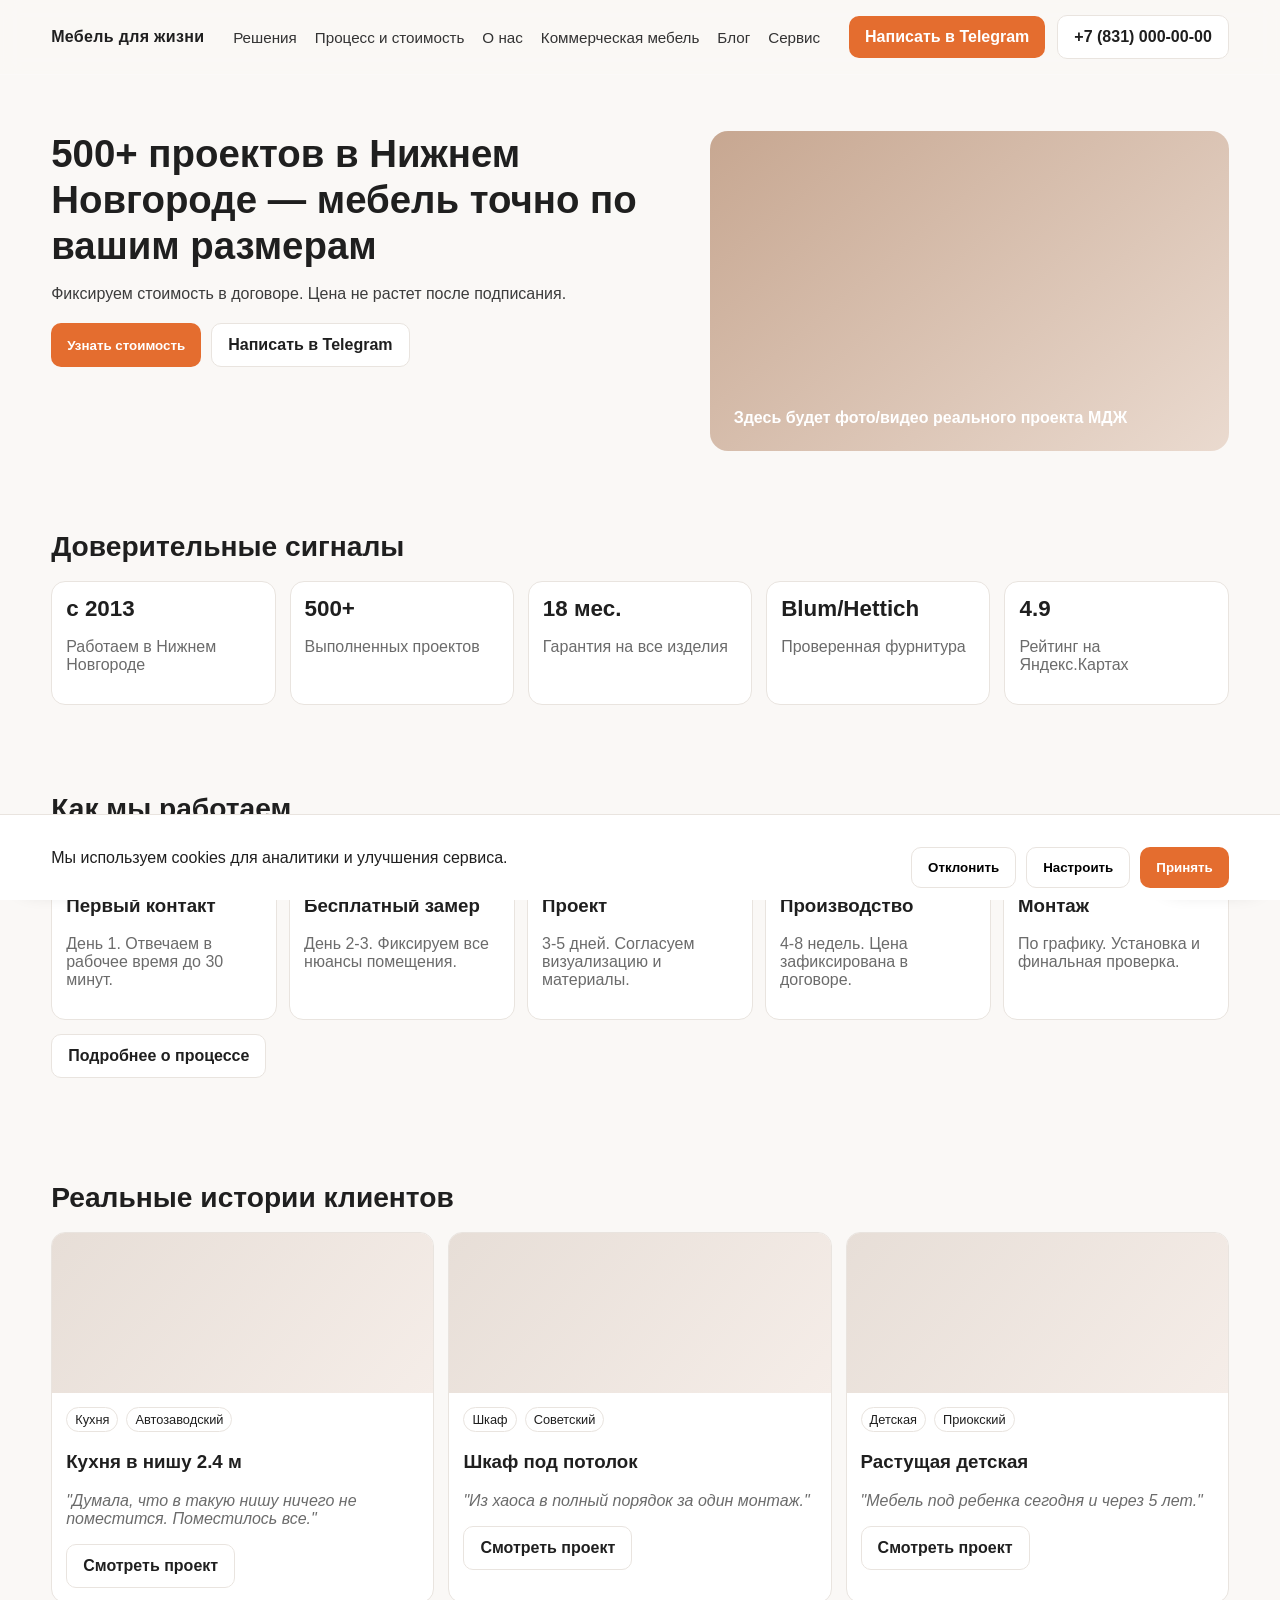
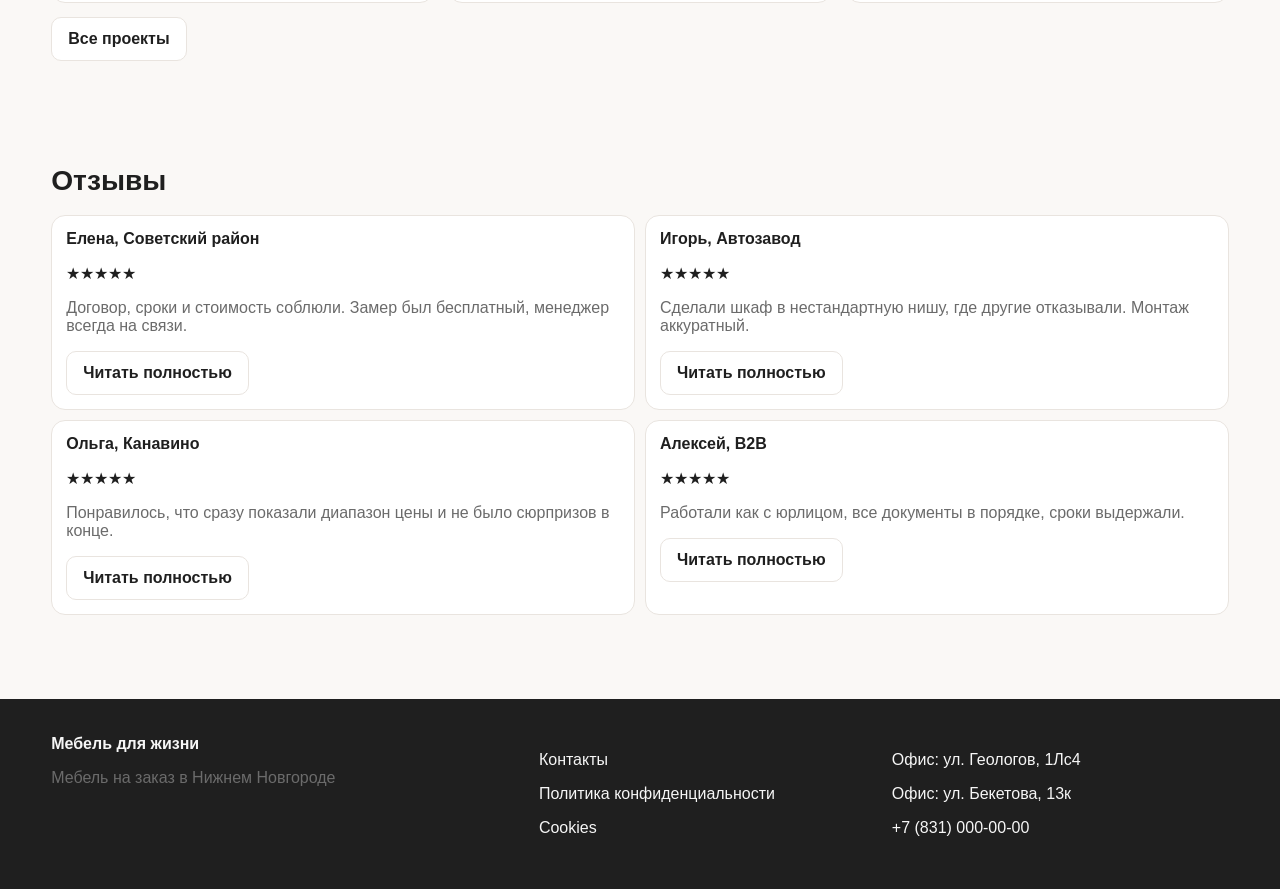
==== index.html @ d76fe07f "Create static MVP website from MDJ spec. Implement multi-page structure, quiz flow, solutions filter" ====
<!doctype html>
<html lang="ru">
  <head>
    <meta charset="UTF-8" />
    <meta name="viewport" content="width=device-width, initial-scale=1.0" />
    <title>Мебель для жизни — мебель на заказ</title>
    <meta
      name="description"
      content="Мебель на заказ в Нижнем Новгороде. Кухни, шкафы, гардеробные. Стоимость фиксируем в договоре."
    />
    <link rel="stylesheet" href="styles.css" />
  </head>
  <body>
    <header class="site-header">
      <div class="container header-row">
        <a class="brand" href="index.html">Мебель для жизни</a>
        <nav class="main-nav">
          <a href="resheniya.html">Решения</a>
          <a href="process.html">Процесс и стоимость</a>
          <a href="o-nas.html">О нас</a>
          <a href="kommercheskaya-mebel.html">Коммерческая мебель</a>
          <a href="blog.html">Блог</a>
          <a href="service.html">Сервис</a>
        </nav>
        <div class="header-actions">
          <a data-telegram class="btn btn-primary" href="#">Написать в Telegram</a>
          <a data-phone href="#" class="btn btn-outline">+7 (831) 000-00-00</a>
        </div>
      </div>
    </header>

    <main>
      <section class="hero">
        <div class="container hero-grid">
          <div>
            <h1>500+ проектов в Нижнем Новгороде — мебель точно по вашим размерам</h1>
            <p class="subtitle">Фиксируем стоимость в договоре. Цена не растет после подписания.</p>
            <div class="cta-row">
              <button data-open-quiz class="btn btn-primary">Узнать стоимость</button>
              <a data-telegram href="#" class="btn btn-outline">Написать в Telegram</a>
            </div>
          </div>
          <div class="hero-media">Здесь будет фото/видео реального проекта МДЖ</div>
        </div>
      </section>

      <section class="section">
        <div class="container">
          <h2>Доверительные сигналы</h2>
          <div class="cards">
            <article class="card"><div class="fact">с 2013</div><p class="muted">Работаем в Нижнем Новгороде</p></article>
            <article class="card"><div class="fact">500+</div><p class="muted">Выполненных проектов</p></article>
            <article class="card"><div class="fact">18 мес.</div><p class="muted">Гарантия на все изделия</p></article>
            <article class="card"><div class="fact">Blum/Hettich</div><p class="muted">Проверенная фурнитура</p></article>
            <article class="card"><div class="fact">4.9</div><p class="muted">Рейтинг на Яндекс.Картах</p></article>
          </div>
        </div>
      </section>

      <section class="section">
        <div class="container">
          <h2>Как мы работаем</h2>
          <div class="timeline">
            <article class="timeline-step"><div class="step-num">01</div><h3>Первый контакт</h3><p class="muted">День 1. Отвечаем в рабочее время до 30 минут.</p></article>
            <article class="timeline-step"><div class="step-num">02</div><h3>Бесплатный замер</h3><p class="muted">День 2-3. Фиксируем все нюансы помещения.</p></article>
            <article class="timeline-step"><div class="step-num">03</div><h3>Проект</h3><p class="muted">3-5 дней. Согласуем визуализацию и материалы.</p></article>
            <article class="timeline-step"><div class="step-num">04</div><h3>Производство</h3><p class="muted">4-8 недель. Цена зафиксирована в договоре.</p></article>
            <article class="timeline-step"><div class="step-num">05</div><h3>Монтаж</h3><p class="muted">По графику. Установка и финальная проверка.</p></article>
          </div>
          <p style="margin-top: 14px"><a href="process.html" class="btn btn-outline">Подробнее о процессе</a></p>
        </div>
      </section>

      <section class="section">
        <div class="container">
          <h2>Реальные истории клиентов</h2>
          <div class="projects-grid" data-featured-projects></div>
          <p style="margin-top: 14px"><a href="resheniya.html" class="btn btn-outline">Все проекты</a></p>
        </div>
      </section>

      <section class="section">
        <div class="container">
          <h2>Отзывы</h2>
          <div class="review-list" data-reviews></div>
        </div>
      </section>
    </main>

    <footer class="footer">
      <div class="container footer-grid">
        <div>
          <strong>Мебель для жизни</strong>
          <p class="muted">Мебель на заказ в Нижнем Новгороде</p>
        </div>
        <div>
          <p><a href="kontakty.html">Контакты</a></p>
          <p><a href="politika-konfidencialnosti.html">Политика конфиденциальности</a></p>
          <p><a href="cookies.html">Cookies</a></p>
        </div>
        <div>
          <p>Офис: ул. Геологов, 1Лс4</p>
          <p>Офис: ул. Бекетова, 13к</p>
          <p><a data-phone href="#">+7 (831) 000-00-00</a></p>
        </div>
      </div>
    </footer>

    <a class="floating-cta floating-telegram" data-telegram href="#">Написать</a>
    <a class="floating-cta floating-phone" data-phone href="#">Позвонить</a>

    <div class="cookie-banner">
      <div class="container cookie-row">
        <span>Мы используем cookies для аналитики и улучшения сервиса.</span>
        <div class="cta-row">
          <button class="btn btn-outline" data-cookie="decline">Отклонить</button>
          <button class="btn btn-outline" data-cookie="settings">Настроить</button>
          <button class="btn btn-primary" data-cookie="accept">Принять</button>
        </div>
      </div>
    </div>

    <div id="quizBackdrop" class="quiz-backdrop hidden">
      <div class="quiz-modal">
        <div class="quiz-head">
          <strong>Квиз: ориентир стоимости</strong>
          <button id="quizCloseTop" class="btn btn-outline">X</button>
        </div>
        <div class="quiz-body">
          <div class="progress"><div id="quizProgress"></div></div>
          <div id="quizBody"></div>
        </div>
      </div>
    </div>

    <script src="data.js"></script>
    <script src="app.js"></script>
  </body>
</html>
---- styles.css ----
:root {
  --bg: #faf8f6;
  --surface: #ffffff;
  --text: #1f1f1f;
  --muted: #6b6b6b;
  --brand: #e46d2f;
  --brand-dark: #c9551c;
  --line: #e9e4df;
  --ok: #2f8f46;
}

* {
  box-sizing: border-box;
}

html,
body {
  margin: 0;
  padding: 0;
  font-family: "Segoe UI", Arial, sans-serif;
  color: var(--text);
  background: var(--bg);
}

a {
  color: inherit;
  text-decoration: none;
}

.container {
  width: min(1180px, 92%);
  margin: 0 auto;
}

.site-header {
  position: sticky;
  top: 0;
  z-index: 40;
  border-bottom: 1px solid rgba(255, 255, 255, 0.25);
  backdrop-filter: blur(10px);
  background: rgba(250, 248, 246, 0.9);
  transition: transform 0.25s ease;
}

.site-header.hidden {
  transform: translateY(-100%);
}

.header-row {
  display: flex;
  align-items: center;
  justify-content: space-between;
  gap: 18px;
  min-height: 74px;
}

.brand {
  font-weight: 800;
  letter-spacing: 0.02em;
}

.main-nav {
  display: flex;
  gap: 18px;
  font-size: 0.95rem;
  color: #333;
}

.header-actions {
  display: flex;
  align-items: center;
  gap: 12px;
}

.btn {
  display: inline-flex;
  align-items: center;
  justify-content: center;
  gap: 8px;
  border: 0;
  border-radius: 10px;
  padding: 12px 16px;
  cursor: pointer;
  font-weight: 600;
  transition: 0.2s ease;
}

.btn-primary {
  background: var(--brand);
  color: #fff;
}

.btn-primary:hover {
  background: var(--brand-dark);
}

.btn-outline {
  border: 1px solid var(--line);
  background: #fff;
}

[data-filter].active {
  border-color: var(--brand);
  color: var(--brand-dark);
  background: #fff5ef;
}

.hero {
  padding: 56px 0 36px;
}

.hero-grid {
  display: grid;
  gap: 24px;
  grid-template-columns: 1.1fr 0.9fr;
}

.hero-media {
  min-height: 320px;
  background: linear-gradient(140deg, #c7a791, #eadacf);
  border-radius: 18px;
  padding: 24px;
  display: flex;
  align-items: end;
  color: #fff;
  font-weight: 700;
}

h1 {
  margin: 0 0 12px;
  font-size: clamp(1.7rem, 3vw, 2.6rem);
  line-height: 1.2;
}

h2 {
  margin: 0 0 18px;
  font-size: clamp(1.4rem, 2.2vw, 2rem);
}

.subtitle {
  color: #3c3c3c;
  max-width: 58ch;
}

.cta-row {
  margin-top: 20px;
  display: flex;
  gap: 10px;
  flex-wrap: wrap;
}

.section {
  padding: 44px 0;
}

.cards {
  display: grid;
  gap: 14px;
  grid-template-columns: repeat(5, minmax(150px, 1fr));
}

.cards .card strong {
  display: block;
  margin-bottom: 4px;
}

.card {
  background: var(--surface);
  border: 1px solid var(--line);
  border-radius: 14px;
  padding: 14px;
}

.fact {
  font-size: 1.4rem;
  font-weight: 800;
}

.muted {
  color: var(--muted);
}

.timeline {
  display: grid;
  gap: 12px;
  grid-template-columns: repeat(5, minmax(150px, 1fr));
}

.timeline-step {
  background: #fff;
  border: 1px solid var(--line);
  border-radius: 14px;
  padding: 14px;
}

.step-num {
  color: var(--brand);
  font-weight: 700;
}

.projects-grid {
  display: grid;
  gap: 14px;
  grid-template-columns: repeat(3, minmax(230px, 1fr));
}

.project-card {
  border: 1px solid var(--line);
  background: #fff;
  border-radius: 14px;
  overflow: hidden;
}

.project-image {
  background: linear-gradient(130deg, #e7ded7, #f5ede8);
  height: 160px;
}

.project-content {
  padding: 14px;
}

.tag-row {
  display: flex;
  gap: 8px;
  flex-wrap: wrap;
}

.tag {
  padding: 4px 8px;
  border-radius: 999px;
  border: 1px solid var(--line);
  font-size: 0.8rem;
  background: #fff;
}

.review-list {
  display: grid;
  gap: 10px;
  grid-template-columns: repeat(2, minmax(260px, 1fr));
}

.review-card {
  border: 1px solid var(--line);
  background: #fff;
  border-radius: 14px;
  padding: 14px;
}

.footer {
  margin-top: 40px;
  background: #1f1f1f;
  color: #f6f6f6;
  padding: 36px 0;
}

.footer-grid {
  display: grid;
  gap: 16px;
  grid-template-columns: 1.4fr 1fr 1fr;
}

.floating-cta {
  position: fixed;
  bottom: 16px;
  z-index: 45;
  display: inline-flex;
  padding: 11px 14px;
  border-radius: 999px;
  color: #fff;
  font-weight: 700;
  box-shadow: 0 6px 20px rgba(0, 0, 0, 0.2);
}

.floating-telegram {
  right: 16px;
  background: #2aabee;
}

.floating-phone {
  left: 16px;
  background: var(--ok);
}

.cookie-banner {
  position: fixed;
  inset-inline: 0;
  bottom: 0;
  background: #fff;
  border-top: 1px solid var(--line);
  padding: 12px 0;
  z-index: 60;
}

.cookie-row {
  display: flex;
  gap: 12px;
  align-items: center;
  justify-content: space-between;
}

.hidden {
  display: none !important;
}

.quiz-backdrop {
  position: fixed;
  inset: 0;
  background: rgba(0, 0, 0, 0.45);
  display: grid;
  place-items: center;
  z-index: 70;
  padding: 16px;
}

.quiz-modal {
  width: min(760px, 100%);
  background: #fff;
  border-radius: 14px;
  overflow: hidden;
}

.quiz-head {
  padding: 14px 18px;
  background: #f7f2ee;
  border-bottom: 1px solid var(--line);
  display: flex;
  justify-content: space-between;
  align-items: center;
}

.quiz-body {
  padding: 18px;
}

.progress {
  height: 8px;
  width: 100%;
  background: #eee7e2;
  border-radius: 999px;
  margin: 12px 0;
}

.progress > div {
  height: 100%;
  width: 0;
  background: var(--brand);
  border-radius: inherit;
  transition: width 0.25s ease;
}

.option-list {
  display: grid;
  gap: 10px;
}

.option-btn {
  padding: 11px 12px;
  text-align: left;
  border: 1px solid var(--line);
  border-radius: 10px;
  background: #fff;
  cursor: pointer;
}

.option-btn:hover {
  border-color: var(--brand);
}

.quiz-nav {
  margin-top: 12px;
  display: flex;
  gap: 8px;
  justify-content: space-between;
}

.input {
  width: 100%;
  border: 1px solid var(--line);
  border-radius: 8px;
  padding: 10px 11px;
  margin: 8px 0;
}

.filters {
  display: flex;
  gap: 8px;
  flex-wrap: wrap;
  margin-bottom: 14px;
}

.page-title {
  padding: 30px 0 8px;
}

.two-col {
  display: grid;
  grid-template-columns: 1fr 1fr;
  gap: 14px;
}

@media (max-width: 1024px) {
  .main-nav {
    display: none;
  }
  .hero-grid {
    grid-template-columns: 1fr;
  }
  .cards {
    grid-template-columns: repeat(2, minmax(160px, 1fr));
  }
  .timeline {
    grid-template-columns: repeat(2, minmax(160px, 1fr));
  }
  .projects-grid {
    grid-template-columns: repeat(2, minmax(200px, 1fr));
  }
}

@media (max-width: 767px) {
  .header-actions .btn {
    padding: 10px;
    font-size: 0.9rem;
  }
  .cards,
  .timeline,
  .projects-grid,
  .review-list,
  .footer-grid,
  .two-col {
    grid-template-columns: 1fr;
  }
}
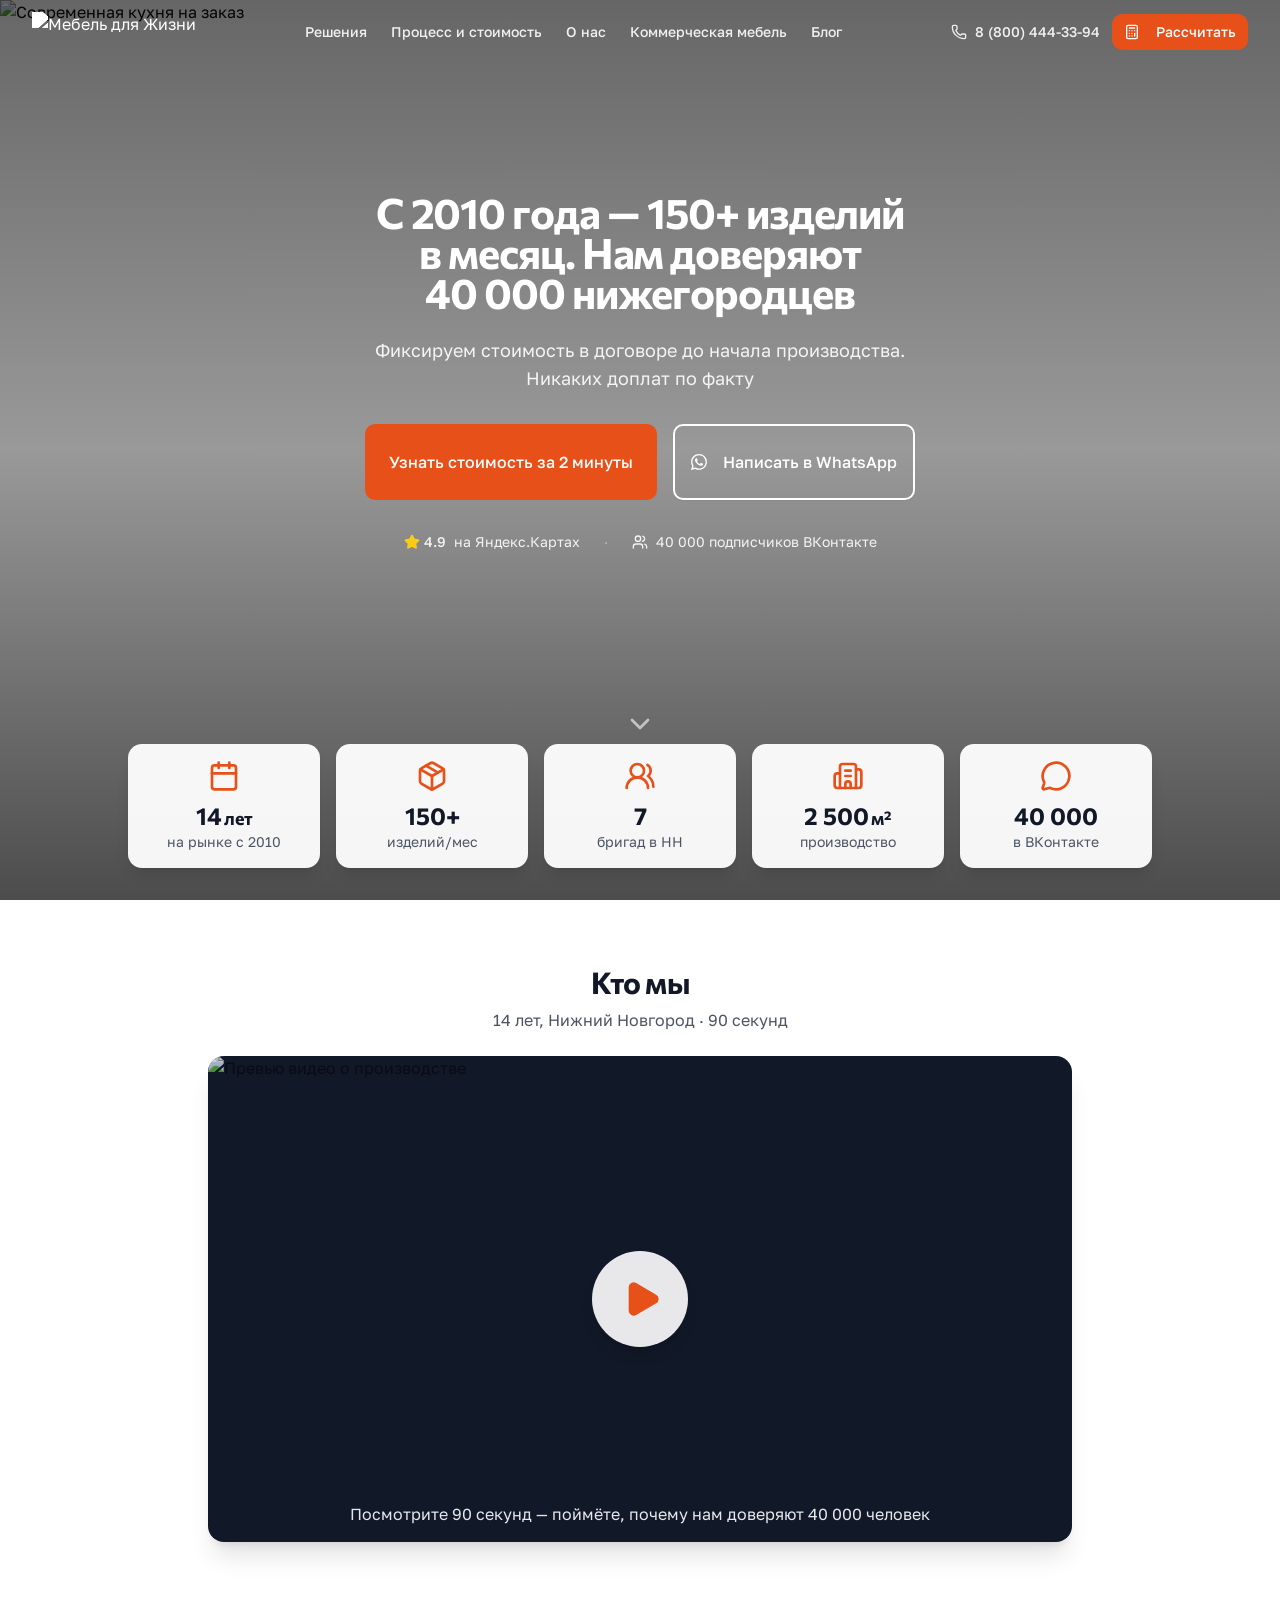
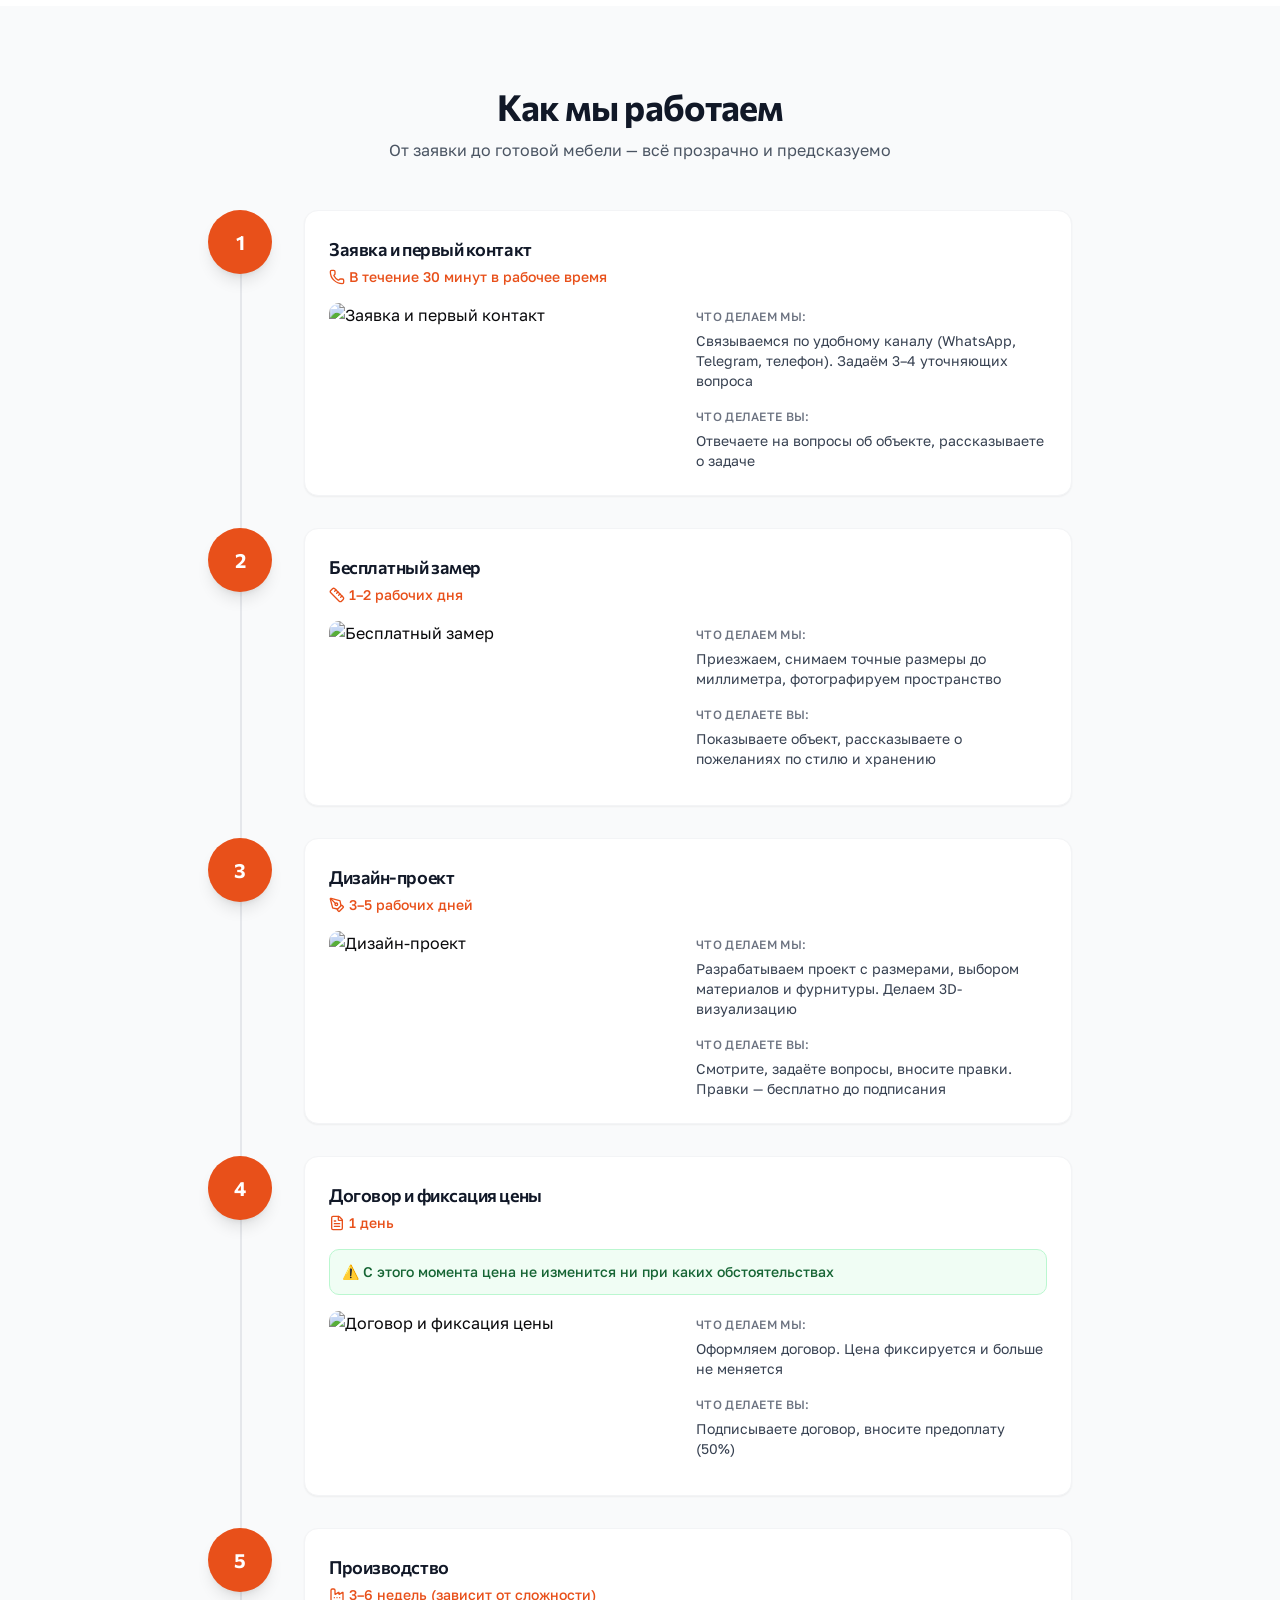
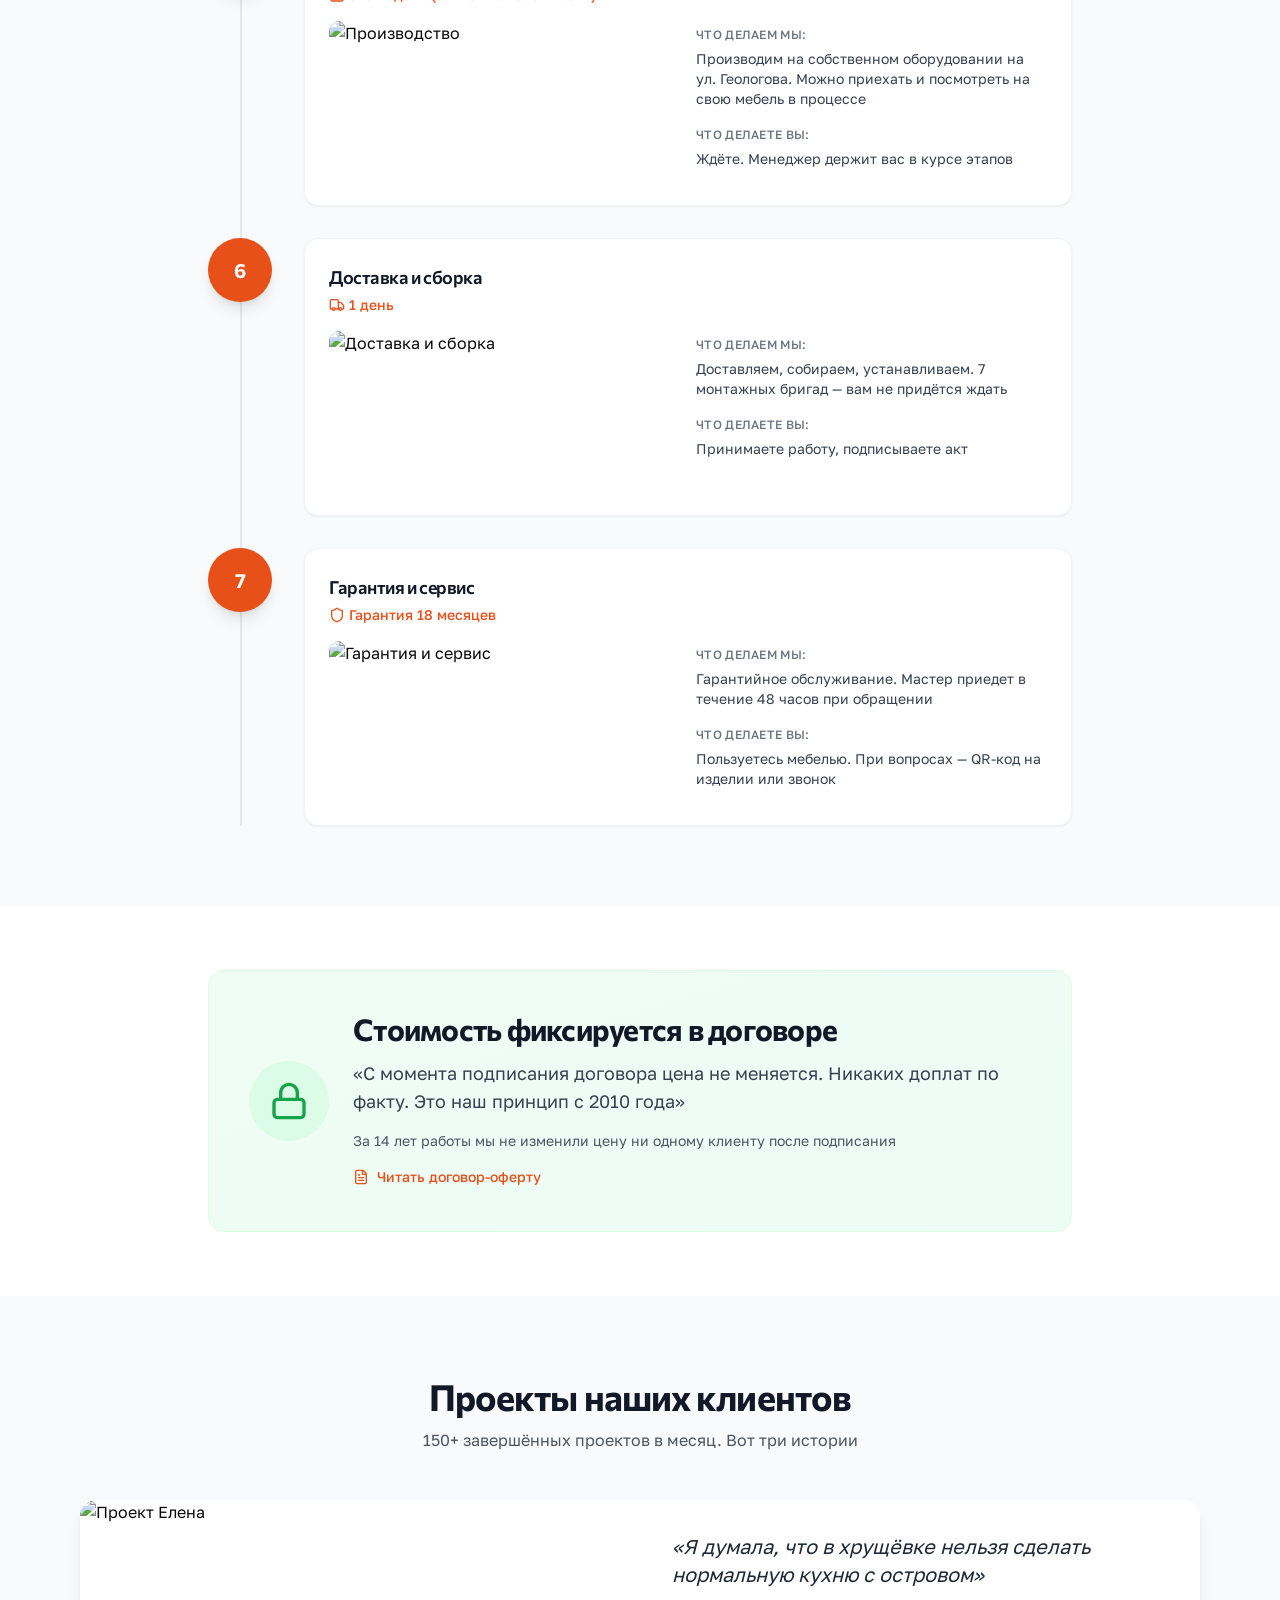
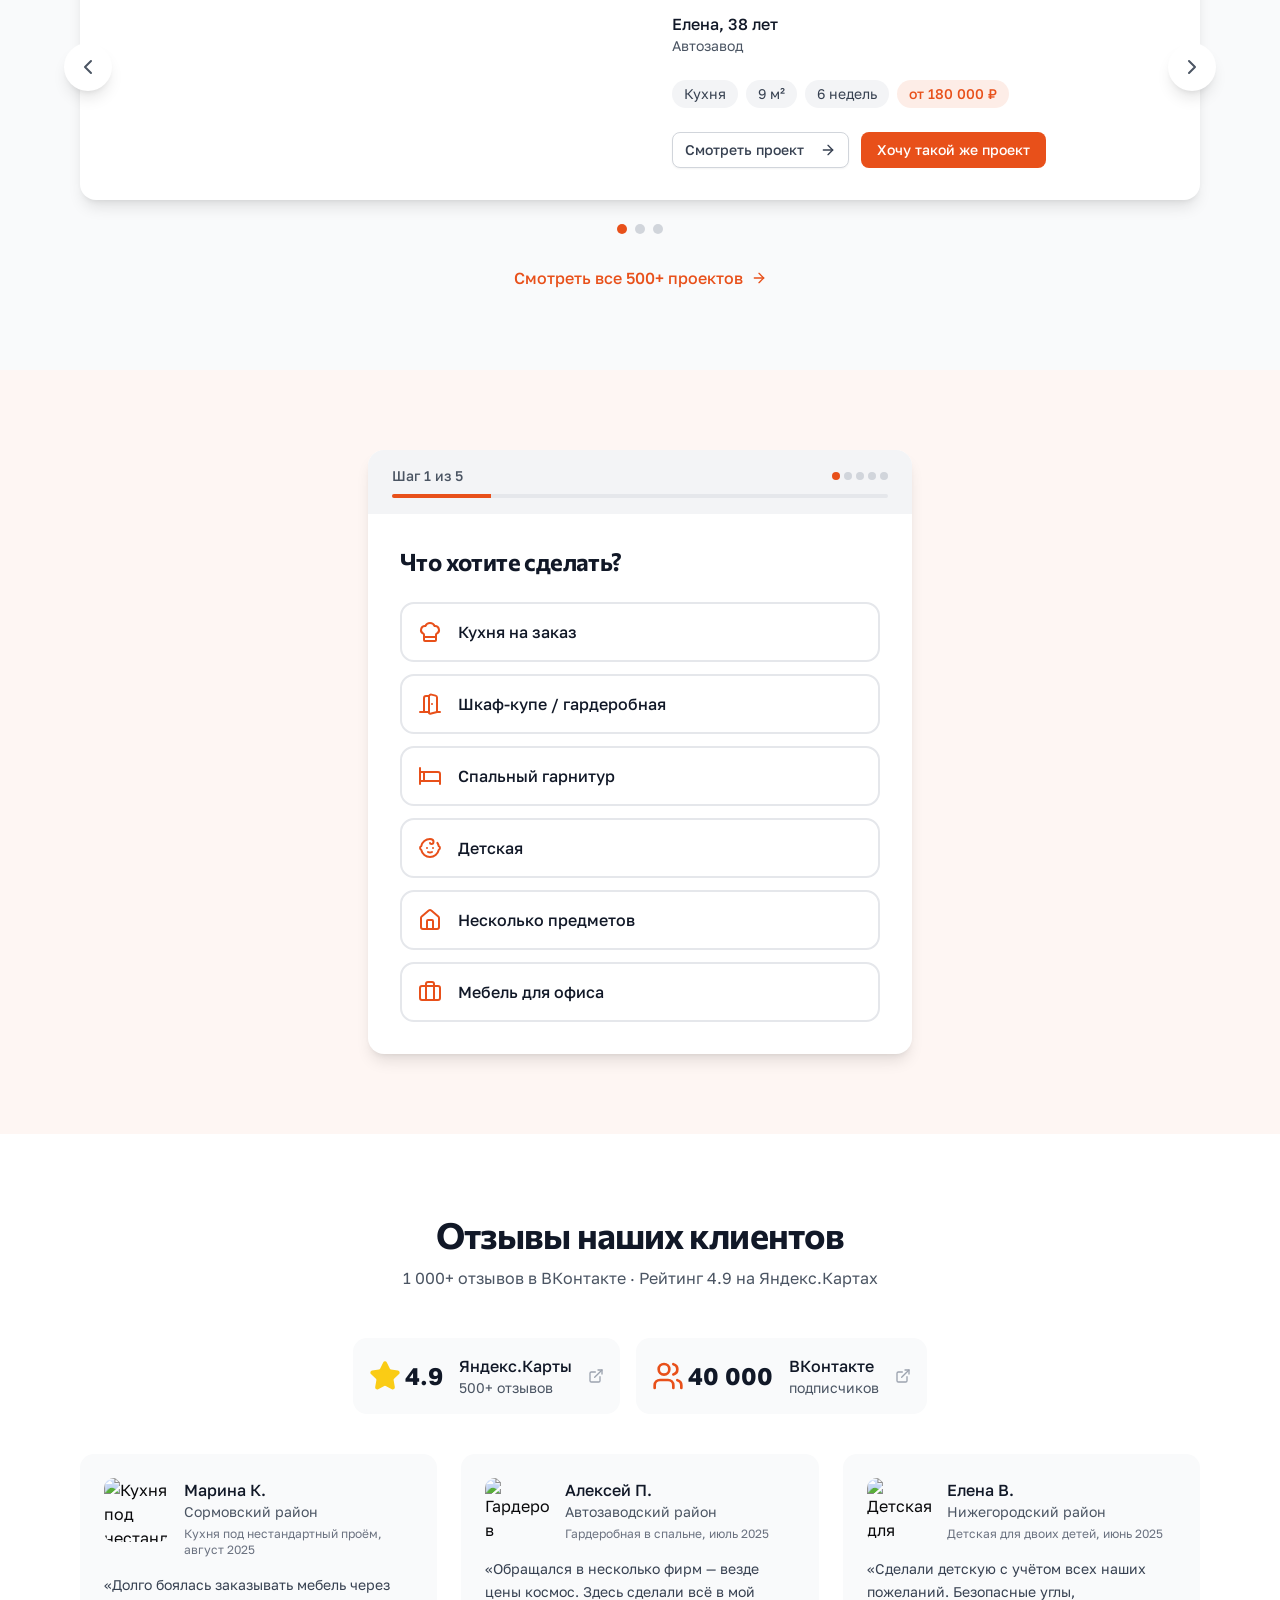
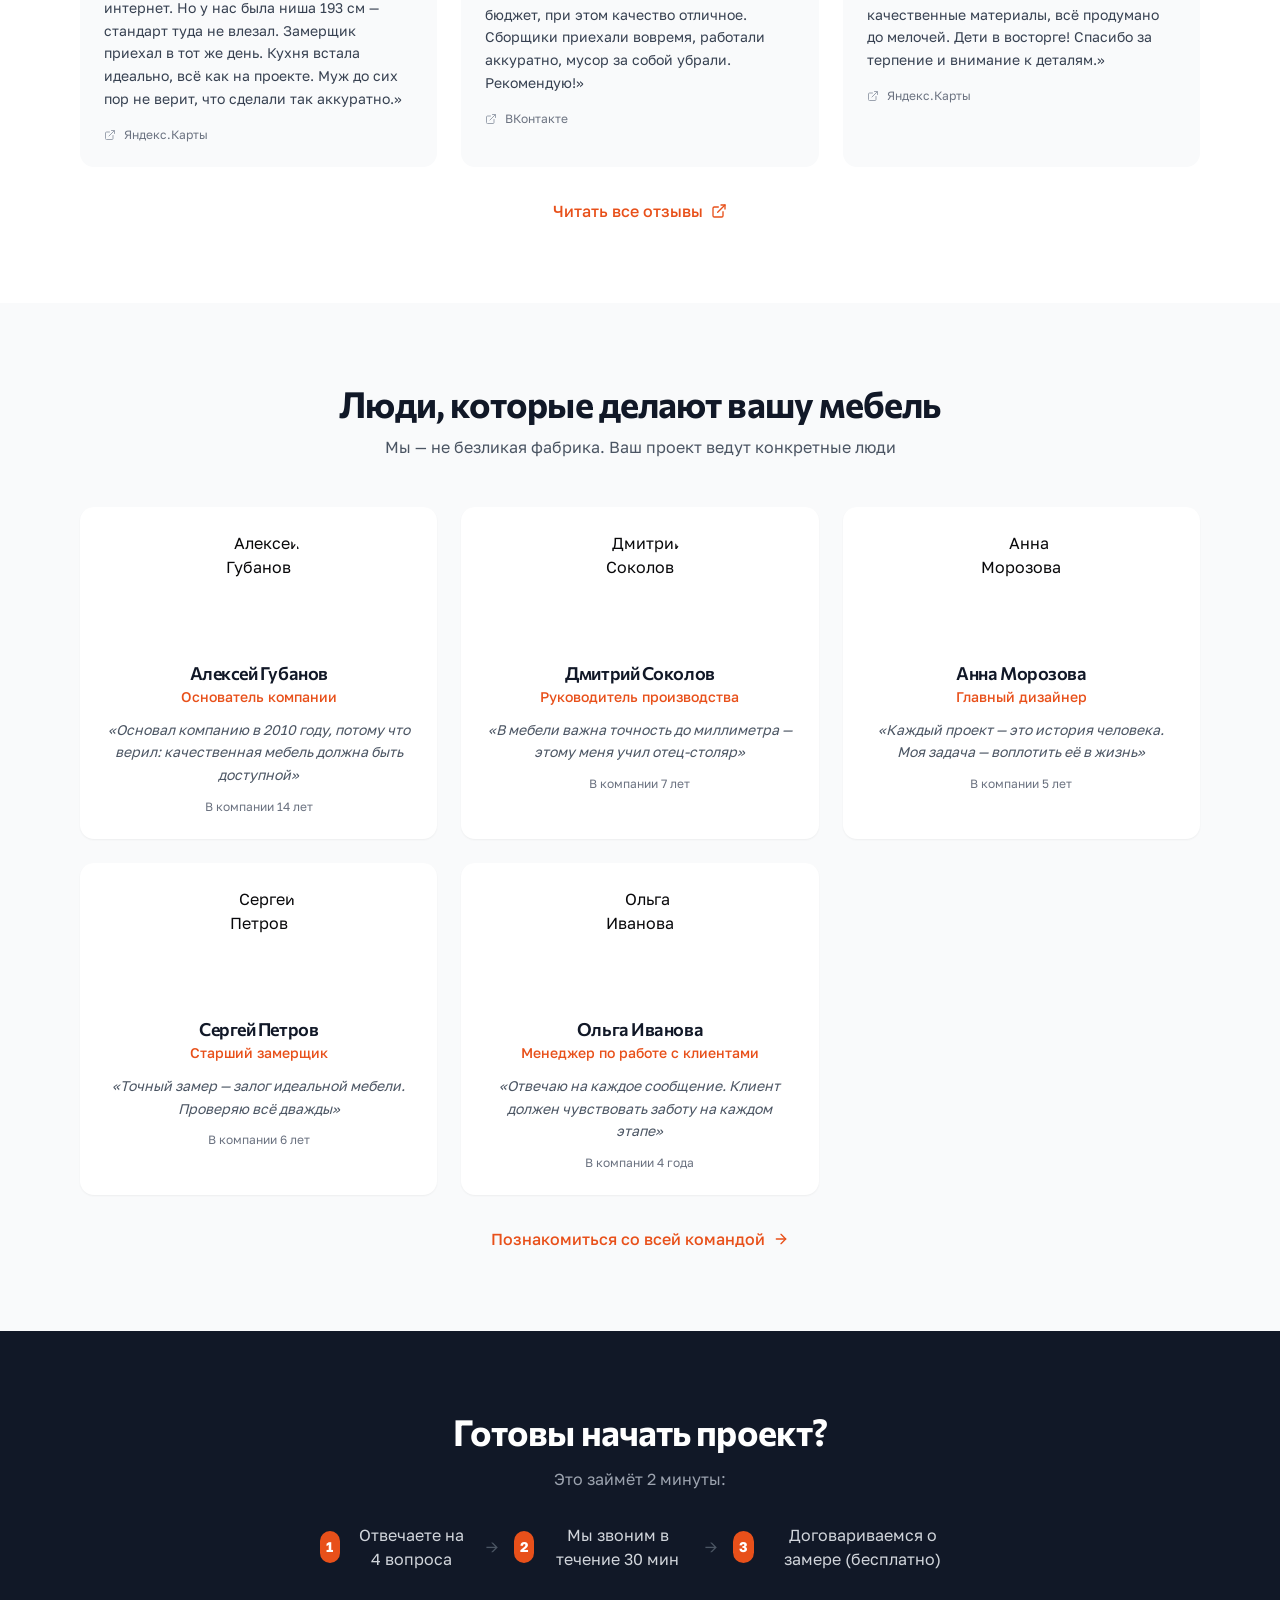
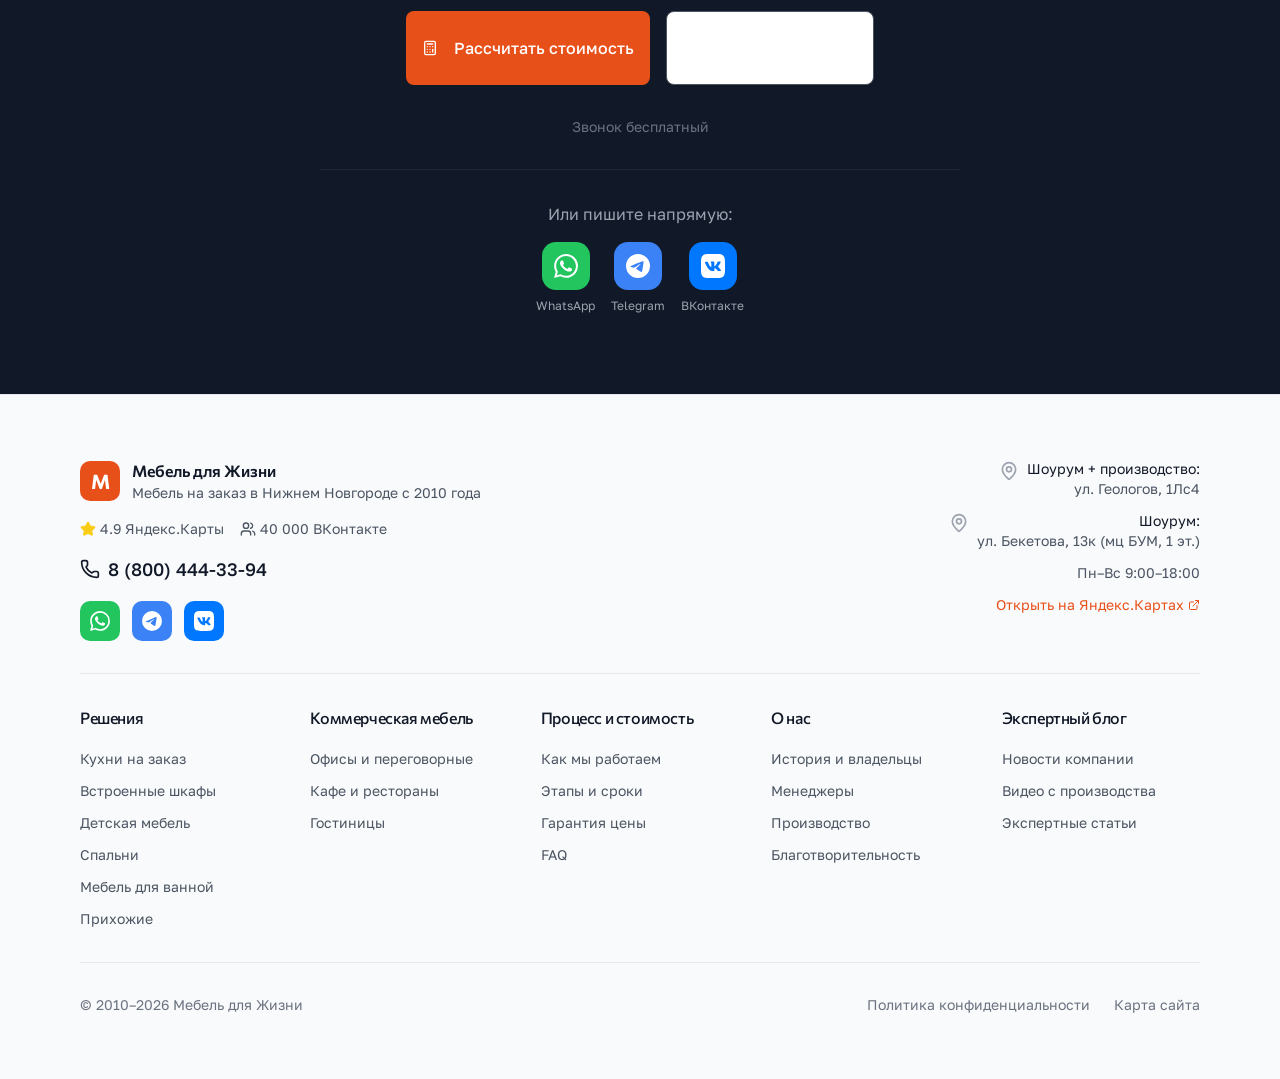
==== commit 319954fa: "Deploy Kimi site build from zip. Replace GitHub Pages entrypoint with extracted dist assets and inde" ====
--- a/index.html
+++ b/index.html
@@ -3,137 +3,15 @@
   <head>
     <meta charset="UTF-8" />
     <meta name="viewport" content="width=device-width, initial-scale=1.0" />
-    <title>Мебель для жизни — мебель на заказ</title>
-    <meta
-      name="description"
-      content="Мебель на заказ в Нижнем Новгороде. Кухни, шкафы, гардеробные. Стоимость фиксируем в договоре."
-    />
-    <link rel="stylesheet" href="styles.css" />
+    <meta name="description" content="150+ изделий в месяц. Кухни, шкафы, детские на заказ в Нижнем Новгороде. Фиксированная цена. Бесплатный замер. ★4.9 на Яндекс.Картах" />
+    <title>Мебель на заказ в Нижнем Новгороде — Мебель для Жизни | с 2010 года</title>
+    <link rel="preconnect" href="https://fonts.googleapis.com">
+    <link rel="preconnect" href="https://fonts.gstatic.com" crossorigin>
+    <link href="https://fonts.googleapis.com/css2?family=Commissioner:wght@400;500;600;700&family=Golos+Text:wght@400;500;600;700&display=swap" rel="stylesheet">
+    <script type="module" crossorigin src="./assets/index-DD42lKxX.js"></script>
+    <link rel="stylesheet" crossorigin href="./assets/index-3pOwJpKJ.css">
   </head>
   <body>
-    <header class="site-header">
-      <div class="container header-row">
-        <a class="brand" href="index.html">Мебель для жизни</a>
-        <nav class="main-nav">
-          <a href="resheniya.html">Решения</a>
-          <a href="process.html">Процесс и стоимость</a>
-          <a href="o-nas.html">О нас</a>
-          <a href="kommercheskaya-mebel.html">Коммерческая мебель</a>
-          <a href="blog.html">Блог</a>
-          <a href="service.html">Сервис</a>
-        </nav>
-        <div class="header-actions">
-          <a data-telegram class="btn btn-primary" href="#">Написать в Telegram</a>
-          <a data-phone href="#" class="btn btn-outline">+7 (831) 000-00-00</a>
-        </div>
-      </div>
-    </header>
-
-    <main>
-      <section class="hero">
-        <div class="container hero-grid">
-          <div>
-            <h1>500+ проектов в Нижнем Новгороде — мебель точно по вашим размерам</h1>
-            <p class="subtitle">Фиксируем стоимость в договоре. Цена не растет после подписания.</p>
-            <div class="cta-row">
-              <button data-open-quiz class="btn btn-primary">Узнать стоимость</button>
-              <a data-telegram href="#" class="btn btn-outline">Написать в Telegram</a>
-            </div>
-          </div>
-          <div class="hero-media">Здесь будет фото/видео реального проекта МДЖ</div>
-        </div>
-      </section>
-
-      <section class="section">
-        <div class="container">
-          <h2>Доверительные сигналы</h2>
-          <div class="cards">
-            <article class="card"><div class="fact">с 2013</div><p class="muted">Работаем в Нижнем Новгороде</p></article>
-            <article class="card"><div class="fact">500+</div><p class="muted">Выполненных проектов</p></article>
-            <article class="card"><div class="fact">18 мес.</div><p class="muted">Гарантия на все изделия</p></article>
-            <article class="card"><div class="fact">Blum/Hettich</div><p class="muted">Проверенная фурнитура</p></article>
-            <article class="card"><div class="fact">4.9</div><p class="muted">Рейтинг на Яндекс.Картах</p></article>
-          </div>
-        </div>
-      </section>
-
-      <section class="section">
-        <div class="container">
-          <h2>Как мы работаем</h2>
-          <div class="timeline">
-            <article class="timeline-step"><div class="step-num">01</div><h3>Первый контакт</h3><p class="muted">День 1. Отвечаем в рабочее время до 30 минут.</p></article>
-            <article class="timeline-step"><div class="step-num">02</div><h3>Бесплатный замер</h3><p class="muted">День 2-3. Фиксируем все нюансы помещения.</p></article>
-            <article class="timeline-step"><div class="step-num">03</div><h3>Проект</h3><p class="muted">3-5 дней. Согласуем визуализацию и материалы.</p></article>
-            <article class="timeline-step"><div class="step-num">04</div><h3>Производство</h3><p class="muted">4-8 недель. Цена зафиксирована в договоре.</p></article>
-            <article class="timeline-step"><div class="step-num">05</div><h3>Монтаж</h3><p class="muted">По графику. Установка и финальная проверка.</p></article>
-          </div>
-          <p style="margin-top: 14px"><a href="process.html" class="btn btn-outline">Подробнее о процессе</a></p>
-        </div>
-      </section>
-
-      <section class="section">
-        <div class="container">
-          <h2>Реальные истории клиентов</h2>
-          <div class="projects-grid" data-featured-projects></div>
-          <p style="margin-top: 14px"><a href="resheniya.html" class="btn btn-outline">Все проекты</a></p>
-        </div>
-      </section>
-
-      <section class="section">
-        <div class="container">
-          <h2>Отзывы</h2>
-          <div class="review-list" data-reviews></div>
-        </div>
-      </section>
-    </main>
-
-    <footer class="footer">
-      <div class="container footer-grid">
-        <div>
-          <strong>Мебель для жизни</strong>
-          <p class="muted">Мебель на заказ в Нижнем Новгороде</p>
-        </div>
-        <div>
-          <p><a href="kontakty.html">Контакты</a></p>
-          <p><a href="politika-konfidencialnosti.html">Политика конфиденциальности</a></p>
-          <p><a href="cookies.html">Cookies</a></p>
-        </div>
-        <div>
-          <p>Офис: ул. Геологов, 1Лс4</p>
-          <p>Офис: ул. Бекетова, 13к</p>
-          <p><a data-phone href="#">+7 (831) 000-00-00</a></p>
-        </div>
-      </div>
-    </footer>
-
-    <a class="floating-cta floating-telegram" data-telegram href="#">Написать</a>
-    <a class="floating-cta floating-phone" data-phone href="#">Позвонить</a>
-
-    <div class="cookie-banner">
-      <div class="container cookie-row">
-        <span>Мы используем cookies для аналитики и улучшения сервиса.</span>
-        <div class="cta-row">
-          <button class="btn btn-outline" data-cookie="decline">Отклонить</button>
-          <button class="btn btn-outline" data-cookie="settings">Настроить</button>
-          <button class="btn btn-primary" data-cookie="accept">Принять</button>
-        </div>
-      </div>
-    </div>
-
-    <div id="quizBackdrop" class="quiz-backdrop hidden">
-      <div class="quiz-modal">
-        <div class="quiz-head">
-          <strong>Квиз: ориентир стоимости</strong>
-          <button id="quizCloseTop" class="btn btn-outline">X</button>
-        </div>
-        <div class="quiz-body">
-          <div class="progress"><div id="quizProgress"></div></div>
-          <div id="quizBody"></div>
-        </div>
-      </div>
-    </div>
-
-    <script src="data.js"></script>
-    <script src="app.js"></script>
+    <div id="root"></div>
   </body>
 </html>
--- a/assets/index-3pOwJpKJ.css
+++ b/assets/index-3pOwJpKJ.css
@@ -0,0 +1 @@
+*,:before,:after{--tw-border-spacing-x: 0;--tw-border-spacing-y: 0;--tw-translate-x: 0;--tw-translate-y: 0;--tw-rotate: 0;--tw-skew-x: 0;--tw-skew-y: 0;--tw-scale-x: 1;--tw-scale-y: 1;--tw-pan-x: ;--tw-pan-y: ;--tw-pinch-zoom: ;--tw-scroll-snap-strictness: proximity;--tw-gradient-from-position: ;--tw-gradient-via-position: ;--tw-gradient-to-position: ;--tw-ordinal: ;--tw-slashed-zero: ;--tw-numeric-figure: ;--tw-numeric-spacing: ;--tw-numeric-fraction: ;--tw-ring-inset: ;--tw-ring-offset-width: 0px;--tw-ring-offset-color: #fff;--tw-ring-color: rgb(59 130 246 / .5);--tw-ring-offset-shadow: 0 0 #0000;--tw-ring-shadow: 0 0 #0000;--tw-shadow: 0 0 #0000;--tw-shadow-colored: 0 0 #0000;--tw-blur: ;--tw-brightness: ;--tw-contrast: ;--tw-grayscale: ;--tw-hue-rotate: ;--tw-invert: ;--tw-saturate: ;--tw-sepia: ;--tw-drop-shadow: ;--tw-backdrop-blur: ;--tw-backdrop-brightness: ;--tw-backdrop-contrast: ;--tw-backdrop-grayscale: ;--tw-backdrop-hue-rotate: ;--tw-backdrop-invert: ;--tw-backdrop-opacity: ;--tw-backdrop-saturate: ;--tw-backdrop-sepia: ;--tw-contain-size: ;--tw-contain-layout: ;--tw-contain-paint: ;--tw-contain-style: }::backdrop{--tw-border-spacing-x: 0;--tw-border-spacing-y: 0;--tw-translate-x: 0;--tw-translate-y: 0;--tw-rotate: 0;--tw-skew-x: 0;--tw-skew-y: 0;--tw-scale-x: 1;--tw-scale-y: 1;--tw-pan-x: ;--tw-pan-y: ;--tw-pinch-zoom: ;--tw-scroll-snap-strictness: proximity;--tw-gradient-from-position: ;--tw-gradient-via-position: ;--tw-gradient-to-position: ;--tw-ordinal: ;--tw-slashed-zero: ;--tw-numeric-figure: ;--tw-numeric-spacing: ;--tw-numeric-fraction: ;--tw-ring-inset: ;--tw-ring-offset-width: 0px;--tw-ring-offset-color: #fff;--tw-ring-color: rgb(59 130 246 / .5);--tw-ring-offset-shadow: 0 0 #0000;--tw-ring-shadow: 0 0 #0000;--tw-shadow: 0 0 #0000;--tw-shadow-colored: 0 0 #0000;--tw-blur: ;--tw-brightness: ;--tw-contrast: ;--tw-grayscale: ;--tw-hue-rotate: ;--tw-invert: ;--tw-saturate: ;--tw-sepia: ;--tw-drop-shadow: ;--tw-backdrop-blur: ;--tw-backdrop-brightness: ;--tw-backdrop-contrast: ;--tw-backdrop-grayscale: ;--tw-backdrop-hue-rotate: ;--tw-backdrop-invert: ;--tw-backdrop-opacity: ;--tw-backdrop-saturate: ;--tw-backdrop-sepia: ;--tw-contain-size: ;--tw-contain-layout: ;--tw-contain-paint: ;--tw-contain-style: }*,:before,:after{box-sizing:border-box;border-width:0;border-style:solid;border-color:#e5e7eb}:before,:after{--tw-content: ""}html,:host{line-height:1.5;-webkit-text-size-adjust:100%;-moz-tab-size:4;-o-tab-size:4;tab-size:4;font-family:ui-sans-serif,system-ui,sans-serif,"Apple Color Emoji","Segoe UI Emoji",Segoe UI Symbol,"Noto Color Emoji";font-feature-settings:normal;font-variation-settings:normal;-webkit-tap-highlight-color:transparent}body{margin:0;line-height:inherit}hr{height:0;color:inherit;border-top-width:1px}abbr:where([title]){-webkit-text-decoration:underline dotted;text-decoration:underline dotted}h1,h2,h3,h4,h5,h6{font-size:inherit;font-weight:inherit}a{color:inherit;text-decoration:inherit}b,strong{font-weight:bolder}code,kbd,samp,pre{font-family:ui-monospace,SFMono-Regular,Menlo,Monaco,Consolas,Liberation Mono,Courier New,monospace;font-feature-settings:normal;font-variation-settings:normal;font-size:1em}small{font-size:80%}sub,sup{font-size:75%;line-height:0;position:relative;vertical-align:baseline}sub{bottom:-.25em}sup{top:-.5em}table{text-indent:0;border-color:inherit;border-collapse:collapse}button,input,optgroup,select,textarea{font-family:inherit;font-feature-settings:inherit;font-variation-settings:inherit;font-size:100%;font-weight:inherit;line-height:inherit;letter-spacing:inherit;color:inherit;margin:0;padding:0}button,select{text-transform:none}button,input:where([type=button]),input:where([type=reset]),input:where([type=submit]){-webkit-appearance:button;background-color:transparent;background-image:none}:-moz-focusring{outline:auto}:-moz-ui-invalid{box-shadow:none}progress{vertical-align:baseline}::-webkit-inner-spin-button,::-webkit-outer-spin-button{height:auto}[type=search]{-webkit-appearance:textfield;outline-offset:-2px}::-webkit-search-decoration{-webkit-appearance:none}::-webkit-file-upload-button{-webkit-appearance:button;font:inherit}summary{display:list-item}blockquote,dl,dd,h1,h2,h3,h4,h5,h6,hr,figure,p,pre{margin:0}fieldset{margin:0;padding:0}legend{padding:0}ol,ul,menu{list-style:none;margin:0;padding:0}dialog{padding:0}textarea{resize:vertical}input::-moz-placeholder,textarea::-moz-placeholder{opacity:1;color:#9ca3af}input::placeholder,textarea::placeholder{opacity:1;color:#9ca3af}button,[role=button]{cursor:pointer}:disabled{cursor:default}img,svg,video,canvas,audio,iframe,embed,object{display:block;vertical-align:middle}img,video{max-width:100%;height:auto}[hidden]:where(:not([hidden=until-found])){display:none}:root{--background: 0 0% 100%;--foreground: 240 10% 3.9%;--card: 0 0% 100%;--card-foreground: 240 10% 3.9%;--popover: 0 0% 100%;--popover-foreground: 240 10% 3.9%;--primary: 240 5.9% 10%;--primary-foreground: 0 0% 98%;--secondary: 240 4.8% 95.9%;--secondary-foreground: 240 5.9% 10%;--muted: 240 4.8% 95.9%;--muted-foreground: 240 3.8% 46.1%;--accent: 240 4.8% 95.9%;--accent-foreground: 240 5.9% 10%;--destructive: 0 84.2% 60.2%;--destructive-foreground: 0 0% 98%;--border: 240 5.9% 90%;--input: 240 5.9% 90%;--ring: 240 5.9% 10%;--radius: .625rem;--sidebar-background: 0 0% 98%;--sidebar-foreground: 240 5.3% 26.1%;--sidebar-primary: 240 5.9% 10%;--sidebar-primary-foreground: 0 0% 98%;--sidebar-accent: 240 4.8% 95.9%;--sidebar-accent-foreground: 240 5.9% 10%;--sidebar-border: 220 13% 91%;--sidebar-ring: 217.2 91.2% 59.8%}.dark{--background: 240 10% 3.9%;--foreground: 0 0% 98%;--card: 240 10% 3.9%;--card-foreground: 0 0% 98%;--popover: 240 10% 3.9%;--popover-foreground: 0 0% 98%;--primary: 0 0% 98%;--primary-foreground: 240 5.9% 10%;--secondary: 240 3.7% 15.9%;--secondary-foreground: 0 0% 98%;--muted: 240 3.7% 15.9%;--muted-foreground: 240 5% 64.9%;--accent: 240 3.7% 15.9%;--accent-foreground: 0 0% 98%;--destructive: 0 62.8% 30.6%;--destructive-foreground: 0 0% 98%;--border: 240 3.7% 15.9%;--input: 240 3.7% 15.9%;--ring: 240 4.9% 83.9%;--sidebar-background: 240 5.9% 10%;--sidebar-foreground: 240 4.8% 95.9%;--sidebar-primary: 224.3 76.3% 48%;--sidebar-primary-foreground: 0 0% 100%;--sidebar-accent: 240 3.7% 15.9%;--sidebar-accent-foreground: 240 4.8% 95.9%;--sidebar-border: 240 3.7% 15.9%;--sidebar-ring: 217.2 91.2% 59.8%}*{border-color:hsl(var(--border))}html{scroll-behavior:smooth}body{background-color:hsl(var(--background));font-family:Golos Text,sans-serif;color:hsl(var(--foreground));-webkit-font-smoothing:antialiased;-moz-osx-font-smoothing:grayscale;font-feature-settings:"kern" 1,"liga" 1}h1,h2,h3,h4,h5,h6{font-family:Commissioner,sans-serif;font-weight:600;letter-spacing:-.025em}.sr-only{position:absolute;width:1px;height:1px;padding:0;margin:-1px;overflow:hidden;clip:rect(0,0,0,0);white-space:nowrap;border-width:0}.pointer-events-none{pointer-events:none}.visible{visibility:visible}.invisible{visibility:hidden}.fixed{position:fixed}.absolute{position:absolute}.relative{position:relative}.inset-0{inset:0}.inset-x-0{left:0;right:0}.inset-y-0{top:0;bottom:0}.-bottom-12{bottom:-3rem}.-left-12{left:-3rem}.-right-12{right:-3rem}.-top-12{top:-3rem}.bottom-0{bottom:0}.bottom-32{bottom:8rem}.bottom-4{bottom:1rem}.left-0{left:0}.left-1\/2{left:50%}.left-2{left:.5rem}.left-4{left:1rem}.left-8{left:2rem}.left-\[50\%\]{left:50%}.right-0{right:0}.right-1{right:.25rem}.right-2{right:.5rem}.right-3{right:.75rem}.right-4{right:1rem}.top-0{top:0}.top-1\.5{top:.375rem}.top-1\/2{top:50%}.top-3\.5{top:.875rem}.top-4{top:1rem}.top-\[1px\]{top:1px}.top-\[50\%\]{top:50%}.top-\[60\%\]{top:60%}.top-full{top:100%}.isolate{isolation:isolate}.z-10{z-index:10}.z-20{z-index:20}.z-50{z-index:50}.z-\[1\]{z-index:1}.order-first{order:-9999}.order-last{order:9999}.col-span-2{grid-column:span 2 / span 2}.col-start-2{grid-column-start:2}.row-span-2{grid-row:span 2 / span 2}.row-start-1{grid-row-start:1}.\!m-0{margin:0!important}.-mx-1{margin-left:-.25rem;margin-right:-.25rem}.-my-2{margin-top:-.5rem;margin-bottom:-.5rem}.mx-2{margin-left:.5rem;margin-right:.5rem}.mx-3\.5{margin-left:.875rem;margin-right:.875rem}.mx-auto{margin-left:auto;margin-right:auto}.my-0{margin-top:0;margin-bottom:0}.my-0\.5{margin-top:.125rem;margin-bottom:.125rem}.my-1{margin-top:.25rem;margin-bottom:.25rem}.-ml-4{margin-left:-1rem}.-mt-4{margin-top:-1rem}.mb-1{margin-bottom:.25rem}.mb-10{margin-bottom:2.5rem}.mb-2{margin-bottom:.5rem}.mb-3{margin-bottom:.75rem}.mb-4{margin-bottom:1rem}.mb-6{margin-bottom:1.5rem}.mb-8{margin-bottom:2rem}.ml-0\.5{margin-left:.125rem}.ml-1{margin-left:.25rem}.ml-2{margin-left:.5rem}.ml-4{margin-left:1rem}.ml-auto{margin-left:auto}.mr-2{margin-right:.5rem}.mt-0\.5{margin-top:.125rem}.mt-1{margin-top:.25rem}.mt-1\.5{margin-top:.375rem}.mt-2{margin-top:.5rem}.mt-4{margin-top:1rem}.mt-6{margin-top:1.5rem}.mt-8{margin-top:2rem}.mt-auto{margin-top:auto}.line-clamp-1{overflow:hidden;display:-webkit-box;-webkit-box-orient:vertical;-webkit-line-clamp:1}.line-clamp-2{overflow:hidden;display:-webkit-box;-webkit-box-orient:vertical;-webkit-line-clamp:2}.block{display:block}.flex{display:flex}.inline-flex{display:inline-flex}.table{display:table}.table-caption{display:table-caption}.table-cell{display:table-cell}.table-row{display:table-row}.grid{display:grid}.hidden{display:none}.aspect-\[4\/3\]{aspect-ratio:4/3}.aspect-square{aspect-ratio:1 / 1}.aspect-video{aspect-ratio:16 / 9}.size-10{width:2.5rem;height:2.5rem}.size-2{width:.5rem;height:.5rem}.size-2\.5{width:.625rem;height:.625rem}.size-3{width:.75rem;height:.75rem}.size-3\.5{width:.875rem;height:.875rem}.size-4{width:1rem;height:1rem}.size-6{width:1.5rem;height:1.5rem}.size-7{width:1.75rem;height:1.75rem}.size-8{width:2rem;height:2rem}.size-9{width:2.25rem;height:2.25rem}.size-auto{width:auto;height:auto}.size-full{width:100%;height:100%}.h-1{height:.25rem}.h-1\.5{height:.375rem}.h-10{height:2.5rem}.h-12{height:3rem}.h-14{height:3.5rem}.h-16{height:4rem}.h-2{height:.5rem}.h-2\.5{height:.625rem}.h-20{height:5rem}.h-24{height:6rem}.h-28{height:7rem}.h-3{height:.75rem}.h-4{height:1rem}.h-40{height:10rem}.h-5{height:1.25rem}.h-6{height:1.5rem}.h-7{height:1.75rem}.h-8{height:2rem}.h-9{height:2.25rem}.h-\[1\.15rem\]{height:1.15rem}.h-\[60px\]{height:60px}.h-\[calc\(100\%-1px\)\]{height:calc(100% - 1px)}.h-\[var\(--radix-navigation-menu-viewport-height\)\]{height:var(--radix-navigation-menu-viewport-height)}.h-\[var\(--radix-select-trigger-height\)\]{height:var(--radix-select-trigger-height)}.h-auto{height:auto}.h-full{height:100%}.h-px{height:1px}.h-svh{height:100svh}.max-h-\[300px\]{max-height:300px}.min-h-0{min-height:0px}.min-h-16{min-height:4rem}.min-h-4{min-height:1rem}.min-h-screen{min-height:100vh}.min-h-svh{min-height:100svh}.w-0{width:0px}.w-0\.5{width:.125rem}.w-1{width:.25rem}.w-10{width:2.5rem}.w-12{width:3rem}.w-16{width:4rem}.w-2{width:.5rem}.w-2\.5{width:.625rem}.w-20{width:5rem}.w-24{width:6rem}.w-28{width:7rem}.w-3{width:.75rem}.w-3\/4{width:75%}.w-4{width:1rem}.w-5{width:1.25rem}.w-6{width:1.5rem}.w-64{width:16rem}.w-72{width:18rem}.w-8{width:2rem}.w-9{width:2.25rem}.w-\[100px\]{width:100px}.w-\[300px\]{width:300px}.w-auto{width:auto}.w-fit{width:-moz-fit-content;width:fit-content}.w-full{width:100%}.w-max{width:-moz-max-content;width:max-content}.w-px{width:1px}.min-w-0{min-width:0px}.min-w-10{min-width:2.5rem}.min-w-5{min-width:1.25rem}.min-w-8{min-width:2rem}.min-w-9{min-width:2.25rem}.min-w-\[12rem\]{min-width:12rem}.min-w-\[8rem\]{min-width:8rem}.min-w-\[var\(--radix-select-trigger-width\)\]{min-width:var(--radix-select-trigger-width)}.max-w-2xl{max-width:42rem}.max-w-4xl{max-width:56rem}.max-w-5xl{max-width:64rem}.max-w-6xl{max-width:72rem}.max-w-\[calc\(100\%-2rem\)\]{max-width:calc(100% - 2rem)}.max-w-max{max-width:-moz-max-content;max-width:max-content}.max-w-sm{max-width:24rem}.max-w-xl{max-width:36rem}.flex-1{flex:1 1 0%}.flex-shrink-0,.shrink-0{flex-shrink:0}.grow{flex-grow:1}.grow-0{flex-grow:0}.basis-full{flex-basis:100%}.caption-bottom{caption-side:bottom}.border-collapse{border-collapse:collapse}.-translate-x-1\/2{--tw-translate-x: -50%;transform:translate(var(--tw-translate-x),var(--tw-translate-y)) rotate(var(--tw-rotate)) skew(var(--tw-skew-x)) skewY(var(--tw-skew-y)) scaleX(var(--tw-scale-x)) scaleY(var(--tw-scale-y))}.-translate-x-4{--tw-translate-x: -1rem;transform:translate(var(--tw-translate-x),var(--tw-translate-y)) rotate(var(--tw-rotate)) skew(var(--tw-skew-x)) skewY(var(--tw-skew-y)) scaleX(var(--tw-scale-x)) scaleY(var(--tw-scale-y))}.-translate-x-px{--tw-translate-x: -1px;transform:translate(var(--tw-translate-x),var(--tw-translate-y)) rotate(var(--tw-rotate)) skew(var(--tw-skew-x)) skewY(var(--tw-skew-y)) scaleX(var(--tw-scale-x)) scaleY(var(--tw-scale-y))}.-translate-y-1\/2{--tw-translate-y: -50%;transform:translate(var(--tw-translate-x),var(--tw-translate-y)) rotate(var(--tw-rotate)) skew(var(--tw-skew-x)) skewY(var(--tw-skew-y)) scaleX(var(--tw-scale-x)) scaleY(var(--tw-scale-y))}.translate-x-4{--tw-translate-x: 1rem;transform:translate(var(--tw-translate-x),var(--tw-translate-y)) rotate(var(--tw-rotate)) skew(var(--tw-skew-x)) skewY(var(--tw-skew-y)) scaleX(var(--tw-scale-x)) scaleY(var(--tw-scale-y))}.translate-x-\[-50\%\]{--tw-translate-x: -50%;transform:translate(var(--tw-translate-x),var(--tw-translate-y)) rotate(var(--tw-rotate)) skew(var(--tw-skew-x)) skewY(var(--tw-skew-y)) scaleX(var(--tw-scale-x)) scaleY(var(--tw-scale-y))}.translate-x-px{--tw-translate-x: 1px;transform:translate(var(--tw-translate-x),var(--tw-translate-y)) rotate(var(--tw-rotate)) skew(var(--tw-skew-x)) skewY(var(--tw-skew-y)) scaleX(var(--tw-scale-x)) scaleY(var(--tw-scale-y))}.translate-y-0\.5{--tw-translate-y: .125rem;transform:translate(var(--tw-translate-x),var(--tw-translate-y)) rotate(var(--tw-rotate)) skew(var(--tw-skew-x)) skewY(var(--tw-skew-y)) scaleX(var(--tw-scale-x)) scaleY(var(--tw-scale-y))}.translate-y-\[-50\%\]{--tw-translate-y: -50%;transform:translate(var(--tw-translate-x),var(--tw-translate-y)) rotate(var(--tw-rotate)) skew(var(--tw-skew-x)) skewY(var(--tw-skew-y)) scaleX(var(--tw-scale-x)) scaleY(var(--tw-scale-y))}.translate-y-\[calc\(-50\%_-_2px\)\]{--tw-translate-y: calc(-50% - 2px) ;transform:translate(var(--tw-translate-x),var(--tw-translate-y)) rotate(var(--tw-rotate)) skew(var(--tw-skew-x)) skewY(var(--tw-skew-y)) scaleX(var(--tw-scale-x)) scaleY(var(--tw-scale-y))}.rotate-180{--tw-rotate: 180deg;transform:translate(var(--tw-translate-x),var(--tw-translate-y)) rotate(var(--tw-rotate)) skew(var(--tw-skew-x)) skewY(var(--tw-skew-y)) scaleX(var(--tw-scale-x)) scaleY(var(--tw-scale-y))}.rotate-45{--tw-rotate: 45deg;transform:translate(var(--tw-translate-x),var(--tw-translate-y)) rotate(var(--tw-rotate)) skew(var(--tw-skew-x)) skewY(var(--tw-skew-y)) scaleX(var(--tw-scale-x)) scaleY(var(--tw-scale-y))}.rotate-90{--tw-rotate: 90deg;transform:translate(var(--tw-translate-x),var(--tw-translate-y)) rotate(var(--tw-rotate)) skew(var(--tw-skew-x)) skewY(var(--tw-skew-y)) scaleX(var(--tw-scale-x)) scaleY(var(--tw-scale-y))}.transform{transform:translate(var(--tw-translate-x),var(--tw-translate-y)) rotate(var(--tw-rotate)) skew(var(--tw-skew-x)) skewY(var(--tw-skew-y)) scaleX(var(--tw-scale-x)) scaleY(var(--tw-scale-y))}@keyframes bounce{0%,to{transform:translateY(-25%);animation-timing-function:cubic-bezier(.8,0,1,1)}50%{transform:none;animation-timing-function:cubic-bezier(0,0,.2,1)}}.animate-bounce{animation:bounce 1s infinite}@keyframes caret-blink{0%,70%,to{opacity:1}20%,50%{opacity:0}}.animate-caret-blink{animation:caret-blink 1.25s ease-out infinite}@keyframes pulse{50%{opacity:.5}}.animate-pulse{animation:pulse 2s cubic-bezier(.4,0,.6,1) infinite}@keyframes spin{to{transform:rotate(360deg)}}.animate-spin{animation:spin 1s linear infinite}.cursor-default{cursor:default}.cursor-pointer{cursor:pointer}.cursor-text{cursor:text}.touch-none{touch-action:none}.select-none{-webkit-user-select:none;-moz-user-select:none;user-select:none}.resize-none{resize:none}.scroll-my-1{scroll-margin-top:.25rem;scroll-margin-bottom:.25rem}.scroll-py-1{scroll-padding-top:.25rem;scroll-padding-bottom:.25rem}.list-disc{list-style-type:disc}.list-none{list-style-type:none}.auto-rows-min{grid-auto-rows:min-content}.grid-cols-2{grid-template-columns:repeat(2,minmax(0,1fr))}.grid-cols-5{grid-template-columns:repeat(5,minmax(0,1fr))}.grid-cols-\[0_1fr\]{grid-template-columns:0 1fr}.grid-rows-\[auto_auto\]{grid-template-rows:auto auto}.flex-row{flex-direction:row}.flex-col{flex-direction:column}.flex-col-reverse{flex-direction:column-reverse}.flex-wrap{flex-wrap:wrap}.place-content-center{place-content:center}.items-start{align-items:flex-start}.items-end{align-items:flex-end}.items-center{align-items:center}.items-stretch{align-items:stretch}.justify-start{justify-content:flex-start}.justify-center{justify-content:center}.justify-between{justify-content:space-between}.justify-around{justify-content:space-around}.justify-items-start{justify-items:start}.gap-0\.5{gap:.125rem}.gap-1{gap:.25rem}.gap-1\.5{gap:.375rem}.gap-2{gap:.5rem}.gap-2\.5{gap:.625rem}.gap-3{gap:.75rem}.gap-4{gap:1rem}.gap-6{gap:1.5rem}.gap-7{gap:1.75rem}.gap-8{gap:2rem}.gap-\[--spacing\(var\(--gap\)\)\]{gap:var(--spacing(var(--gap)))}.gap-y-0\.5{row-gap:.125rem}.space-y-2>:not([hidden])~:not([hidden]){--tw-space-y-reverse: 0;margin-top:calc(.5rem * calc(1 - var(--tw-space-y-reverse)));margin-bottom:calc(.5rem * var(--tw-space-y-reverse))}.space-y-3>:not([hidden])~:not([hidden]){--tw-space-y-reverse: 0;margin-top:calc(.75rem * calc(1 - var(--tw-space-y-reverse)));margin-bottom:calc(.75rem * var(--tw-space-y-reverse))}.space-y-4>:not([hidden])~:not([hidden]){--tw-space-y-reverse: 0;margin-top:calc(1rem * calc(1 - var(--tw-space-y-reverse)));margin-bottom:calc(1rem * var(--tw-space-y-reverse))}.self-start{align-self:flex-start}.self-stretch{align-self:stretch}.justify-self-end{justify-self:end}.overflow-auto{overflow:auto}.overflow-hidden{overflow:hidden}.overflow-x-auto{overflow-x:auto}.overflow-y-auto{overflow-y:auto}.overflow-x-hidden{overflow-x:hidden}.whitespace-nowrap{white-space:nowrap}.break-words{overflow-wrap:break-word}.rounded-2xl{border-radius:1rem}.rounded-\[2px\]{border-radius:2px}.rounded-\[4px\]{border-radius:4px}.rounded-\[calc\(var\(--radius\)-5px\)\]{border-radius:calc(var(--radius) - 5px)}.rounded-\[inherit\]{border-radius:inherit}.rounded-full{border-radius:9999px}.rounded-lg{border-radius:var(--radius)}.rounded-md{border-radius:calc(var(--radius) - 2px)}.rounded-none{border-radius:0}.rounded-sm{border-radius:calc(var(--radius) - 4px)}.rounded-xl{border-radius:calc(var(--radius) + 4px)}.rounded-xs{border-radius:calc(var(--radius) - 6px)}.rounded-l-md{border-top-left-radius:calc(var(--radius) - 2px);border-bottom-left-radius:calc(var(--radius) - 2px)}.rounded-r-md{border-top-right-radius:calc(var(--radius) - 2px);border-bottom-right-radius:calc(var(--radius) - 2px)}.rounded-tl-sm{border-top-left-radius:calc(var(--radius) - 4px)}.border{border-width:1px}.border-0{border-width:0px}.border-2{border-width:2px}.border-\[1\.5px\]{border-width:1.5px}.border-y{border-top-width:1px;border-bottom-width:1px}.border-b{border-bottom-width:1px}.border-l{border-left-width:1px}.border-r{border-right-width:1px}.border-t{border-top-width:1px}.border-dashed{border-style:dashed}.border-border{border-color:hsl(var(--border))}.border-border\/50{border-color:hsl(var(--border) / .5)}.border-gray-100{--tw-border-opacity: 1;border-color:rgb(243 244 246 / var(--tw-border-opacity, 1))}.border-gray-200{--tw-border-opacity: 1;border-color:rgb(229 231 235 / var(--tw-border-opacity, 1))}.border-gray-300{--tw-border-opacity: 1;border-color:rgb(209 213 219 / var(--tw-border-opacity, 1))}.border-gray-600{--tw-border-opacity: 1;border-color:rgb(75 85 99 / var(--tw-border-opacity, 1))}.border-gray-800{--tw-border-opacity: 1;border-color:rgb(31 41 55 / var(--tw-border-opacity, 1))}.border-green-100{--tw-border-opacity: 1;border-color:rgb(220 252 231 / var(--tw-border-opacity, 1))}.border-green-200{--tw-border-opacity: 1;border-color:rgb(187 247 208 / var(--tw-border-opacity, 1))}.border-input{border-color:hsl(var(--input))}.border-primary{border-color:hsl(var(--primary))}.border-sidebar-border{border-color:hsl(var(--sidebar-border))}.border-transparent{border-color:transparent}.border-white{--tw-border-opacity: 1;border-color:rgb(255 255 255 / var(--tw-border-opacity, 1))}.border-l-transparent{border-left-color:transparent}.border-t-transparent{border-top-color:transparent}.bg-\[\#0077FF\]{--tw-bg-opacity: 1;background-color:rgb(0 119 255 / var(--tw-bg-opacity, 1))}.bg-accent{background-color:hsl(var(--accent))}.bg-background{background-color:hsl(var(--background))}.bg-black\/50{background-color:#00000080}.bg-blue-500{--tw-bg-opacity: 1;background-color:rgb(59 130 246 / var(--tw-bg-opacity, 1))}.bg-border{background-color:hsl(var(--border))}.bg-brand{--tw-bg-opacity: 1;background-color:rgb(232 80 26 / var(--tw-bg-opacity, 1))}.bg-brand\/10{background-color:#e8501a1a}.bg-brand\/5{background-color:#e8501a0d}.bg-card{background-color:hsl(var(--card))}.bg-destructive{--tw-bg-opacity: 1;background-color:hsl(var(--destructive) / var(--tw-bg-opacity, 1))}.bg-foreground{background-color:hsl(var(--foreground))}.bg-gray-100{--tw-bg-opacity: 1;background-color:rgb(243 244 246 / var(--tw-bg-opacity, 1))}.bg-gray-200{--tw-bg-opacity: 1;background-color:rgb(229 231 235 / var(--tw-bg-opacity, 1))}.bg-gray-300{--tw-bg-opacity: 1;background-color:rgb(209 213 219 / var(--tw-bg-opacity, 1))}.bg-gray-50{--tw-bg-opacity: 1;background-color:rgb(249 250 251 / var(--tw-bg-opacity, 1))}.bg-gray-900{--tw-bg-opacity: 1;background-color:rgb(17 24 39 / var(--tw-bg-opacity, 1))}.bg-green-100{--tw-bg-opacity: 1;background-color:rgb(220 252 231 / var(--tw-bg-opacity, 1))}.bg-green-50{--tw-bg-opacity: 1;background-color:rgb(240 253 244 / var(--tw-bg-opacity, 1))}.bg-green-500{--tw-bg-opacity: 1;background-color:rgb(34 197 94 / var(--tw-bg-opacity, 1))}.bg-input{background-color:hsl(var(--input))}.bg-muted{background-color:hsl(var(--muted))}.bg-muted\/50{background-color:hsl(var(--muted) / .5)}.bg-popover{background-color:hsl(var(--popover))}.bg-primary{background-color:hsl(var(--primary))}.bg-primary\/20{background-color:hsl(var(--primary) / .2)}.bg-secondary{background-color:hsl(var(--secondary))}.bg-sidebar{background-color:hsl(var(--sidebar-background))}.bg-sidebar-border{background-color:hsl(var(--sidebar-border))}.bg-transparent{background-color:transparent}.bg-white{--tw-bg-opacity: 1;background-color:rgb(255 255 255 / var(--tw-bg-opacity, 1))}.bg-white\/90{background-color:#ffffffe6}.bg-white\/95{background-color:#fffffff2}.bg-gradient-to-b{background-image:linear-gradient(to bottom,var(--tw-gradient-stops))}.bg-gradient-to-br{background-image:linear-gradient(to bottom right,var(--tw-gradient-stops))}.from-black\/60{--tw-gradient-from: rgb(0 0 0 / .6) var(--tw-gradient-from-position);--tw-gradient-to: rgb(0 0 0 / 0) var(--tw-gradient-to-position);--tw-gradient-stops: var(--tw-gradient-from), var(--tw-gradient-to)}.from-green-50{--tw-gradient-from: #f0fdf4 var(--tw-gradient-from-position);--tw-gradient-to: rgb(240 253 244 / 0) var(--tw-gradient-to-position);--tw-gradient-stops: var(--tw-gradient-from), var(--tw-gradient-to)}.via-black\/40{--tw-gradient-to: rgb(0 0 0 / 0) var(--tw-gradient-to-position);--tw-gradient-stops: var(--tw-gradient-from), rgb(0 0 0 / .4) var(--tw-gradient-via-position), var(--tw-gradient-to)}.to-black\/70{--tw-gradient-to: rgb(0 0 0 / .7) var(--tw-gradient-to-position)}.to-emerald-50{--tw-gradient-to: #ecfdf5 var(--tw-gradient-to-position)}.fill-current{fill:currentColor}.fill-foreground{fill:hsl(var(--foreground))}.fill-primary{fill:hsl(var(--primary))}.fill-yellow-400{fill:#facc15}.object-cover{-o-object-fit:cover;object-fit:cover}.p-0{padding:0}.p-1{padding:.25rem}.p-2{padding:.5rem}.p-3{padding:.75rem}.p-4{padding:1rem}.p-6{padding:1.5rem}.p-8{padding:2rem}.p-\[3px\]{padding:3px}.p-px{padding:1px}.px-1{padding-left:.25rem;padding-right:.25rem}.px-1\.5{padding-left:.375rem;padding-right:.375rem}.px-2{padding-left:.5rem;padding-right:.5rem}.px-2\.5{padding-left:.625rem;padding-right:.625rem}.px-3{padding-left:.75rem;padding-right:.75rem}.px-4{padding-left:1rem;padding-right:1rem}.px-6{padding-left:1.5rem;padding-right:1.5rem}.px-8{padding-left:2rem;padding-right:2rem}.py-0\.5{padding-top:.125rem;padding-bottom:.125rem}.py-1{padding-top:.25rem;padding-bottom:.25rem}.py-1\.5{padding-top:.375rem;padding-bottom:.375rem}.py-10{padding-top:2.5rem;padding-bottom:2.5rem}.py-12{padding-top:3rem;padding-bottom:3rem}.py-2{padding-top:.5rem;padding-bottom:.5rem}.py-20{padding-top:5rem;padding-bottom:5rem}.py-3{padding-top:.75rem;padding-bottom:.75rem}.py-4{padding-top:1rem;padding-bottom:1rem}.py-6{padding-top:1.5rem;padding-bottom:1.5rem}.py-8{padding-top:2rem;padding-bottom:2rem}.pb-3{padding-bottom:.75rem}.pb-4{padding-bottom:1rem}.pb-8{padding-bottom:2rem}.pb-\[60px\]{padding-bottom:60px}.pl-2{padding-left:.5rem}.pl-3{padding-left:.75rem}.pl-4{padding-left:1rem}.pl-8{padding-left:2rem}.pr-1{padding-right:.25rem}.pr-2{padding-right:.5rem}.pr-2\.5{padding-right:.625rem}.pr-3{padding-right:.75rem}.pr-8{padding-right:2rem}.pt-0{padding-top:0}.pt-3{padding-top:.75rem}.pt-4{padding-top:1rem}.pt-8{padding-top:2rem}.text-left{text-align:left}.text-center{text-align:center}.align-middle{vertical-align:middle}.font-commissioner{font-family:Commissioner,sans-serif}.font-mono{font-family:ui-monospace,SFMono-Regular,Menlo,Monaco,Consolas,Liberation Mono,Courier New,monospace}.font-sans{font-family:ui-sans-serif,system-ui,sans-serif,"Apple Color Emoji","Segoe UI Emoji",Segoe UI Symbol,"Noto Color Emoji"}.text-2xl{font-size:1.5rem;line-height:2rem}.text-\[0\.8rem\]{font-size:.8rem}.text-\[10px\]{font-size:10px}.text-base{font-size:1rem;line-height:1.5rem}.text-lg{font-size:1.125rem;line-height:1.75rem}.text-sm{font-size:.875rem;line-height:1.25rem}.text-sm\/relaxed{font-size:.875rem;line-height:1.625}.text-xl{font-size:1.25rem;line-height:1.75rem}.text-xs{font-size:.75rem;line-height:1rem}.font-bold{font-weight:700}.font-medium{font-weight:500}.font-normal{font-weight:400}.font-semibold{font-weight:600}.uppercase{text-transform:uppercase}.italic{font-style:italic}.tabular-nums{--tw-numeric-spacing: tabular-nums;font-variant-numeric:var(--tw-ordinal) var(--tw-slashed-zero) var(--tw-numeric-figure) var(--tw-numeric-spacing) var(--tw-numeric-fraction)}.leading-none{line-height:1}.leading-normal{line-height:1.5}.leading-relaxed{line-height:1.625}.leading-snug{line-height:1.375}.leading-tight{line-height:1.25}.tracking-tight{letter-spacing:-.025em}.tracking-wide{letter-spacing:.025em}.tracking-widest{letter-spacing:.1em}.text-accent-foreground{color:hsl(var(--accent-foreground))}.text-background{color:hsl(var(--background))}.text-brand{--tw-text-opacity: 1;color:rgb(232 80 26 / var(--tw-text-opacity, 1))}.text-card-foreground{color:hsl(var(--card-foreground))}.text-current{color:currentColor}.text-destructive{--tw-text-opacity: 1;color:hsl(var(--destructive) / var(--tw-text-opacity, 1))}.text-foreground{color:hsl(var(--foreground))}.text-gray-300{--tw-text-opacity: 1;color:rgb(209 213 219 / var(--tw-text-opacity, 1))}.text-gray-400{--tw-text-opacity: 1;color:rgb(156 163 175 / var(--tw-text-opacity, 1))}.text-gray-500{--tw-text-opacity: 1;color:rgb(107 114 128 / var(--tw-text-opacity, 1))}.text-gray-600{--tw-text-opacity: 1;color:rgb(75 85 99 / var(--tw-text-opacity, 1))}.text-gray-700{--tw-text-opacity: 1;color:rgb(55 65 81 / var(--tw-text-opacity, 1))}.text-gray-800{--tw-text-opacity: 1;color:rgb(31 41 55 / var(--tw-text-opacity, 1))}.text-gray-900{--tw-text-opacity: 1;color:rgb(17 24 39 / var(--tw-text-opacity, 1))}.text-green-600{--tw-text-opacity: 1;color:rgb(22 163 74 / var(--tw-text-opacity, 1))}.text-green-800{--tw-text-opacity: 1;color:rgb(22 101 52 / var(--tw-text-opacity, 1))}.text-muted-foreground{color:hsl(var(--muted-foreground))}.text-popover-foreground{color:hsl(var(--popover-foreground))}.text-primary{color:hsl(var(--primary))}.text-primary-foreground{color:hsl(var(--primary-foreground))}.text-secondary-foreground{color:hsl(var(--secondary-foreground))}.text-sidebar-foreground{color:hsl(var(--sidebar-foreground))}.text-sidebar-foreground\/70{color:hsl(var(--sidebar-foreground) / .7)}.text-white{--tw-text-opacity: 1;color:rgb(255 255 255 / var(--tw-text-opacity, 1))}.text-white\/40{color:#fff6}.text-white\/60{color:#fff9}.text-white\/90{color:#ffffffe6}.text-yellow-400{--tw-text-opacity: 1;color:rgb(250 204 21 / var(--tw-text-opacity, 1))}.underline-offset-4{text-underline-offset:4px}.opacity-0{opacity:0}.opacity-50{opacity:.5}.opacity-70{opacity:.7}.opacity-80{opacity:.8}.shadow{--tw-shadow: 0 1px 3px 0 rgb(0 0 0 / .1), 0 1px 2px -1px rgb(0 0 0 / .1);--tw-shadow-colored: 0 1px 3px 0 var(--tw-shadow-color), 0 1px 2px -1px var(--tw-shadow-color);box-shadow:var(--tw-ring-offset-shadow, 0 0 #0000),var(--tw-ring-shadow, 0 0 #0000),var(--tw-shadow)}.shadow-\[0_0_0_1px_hsl\(var\(--sidebar-border\)\)\]{--tw-shadow: 0 0 0 1px hsl(var(--sidebar-border));--tw-shadow-colored: 0 0 0 1px var(--tw-shadow-color);box-shadow:var(--tw-ring-offset-shadow, 0 0 #0000),var(--tw-ring-shadow, 0 0 #0000),var(--tw-shadow)}.shadow-\[0_2px_8px_rgba\(0\,0\,0\,0\.08\)\]{--tw-shadow: 0 2px 8px rgba(0,0,0,.08);--tw-shadow-colored: 0 2px 8px var(--tw-shadow-color);box-shadow:var(--tw-ring-offset-shadow, 0 0 #0000),var(--tw-ring-shadow, 0 0 #0000),var(--tw-shadow)}.shadow-lg{--tw-shadow: 0 10px 15px -3px rgb(0 0 0 / .1), 0 4px 6px -4px rgb(0 0 0 / .1);--tw-shadow-colored: 0 10px 15px -3px var(--tw-shadow-color), 0 4px 6px -4px var(--tw-shadow-color);box-shadow:var(--tw-ring-offset-shadow, 0 0 #0000),var(--tw-ring-shadow, 0 0 #0000),var(--tw-shadow)}.shadow-md{--tw-shadow: 0 4px 6px -1px rgb(0 0 0 / .1), 0 2px 4px -2px rgb(0 0 0 / .1);--tw-shadow-colored: 0 4px 6px -1px var(--tw-shadow-color), 0 2px 4px -2px var(--tw-shadow-color);box-shadow:var(--tw-ring-offset-shadow, 0 0 #0000),var(--tw-ring-shadow, 0 0 #0000),var(--tw-shadow)}.shadow-none{--tw-shadow: 0 0 #0000;--tw-shadow-colored: 0 0 #0000;box-shadow:var(--tw-ring-offset-shadow, 0 0 #0000),var(--tw-ring-shadow, 0 0 #0000),var(--tw-shadow)}.shadow-sm{--tw-shadow: 0 1px 2px 0 rgb(0 0 0 / .05);--tw-shadow-colored: 0 1px 2px 0 var(--tw-shadow-color);box-shadow:var(--tw-ring-offset-shadow, 0 0 #0000),var(--tw-ring-shadow, 0 0 #0000),var(--tw-shadow)}.shadow-xl{--tw-shadow: 0 20px 25px -5px rgb(0 0 0 / .1), 0 8px 10px -6px rgb(0 0 0 / .1);--tw-shadow-colored: 0 20px 25px -5px var(--tw-shadow-color), 0 8px 10px -6px var(--tw-shadow-color);box-shadow:var(--tw-ring-offset-shadow, 0 0 #0000),var(--tw-ring-shadow, 0 0 #0000),var(--tw-shadow)}.shadow-xs{--tw-shadow: 0 1px 2px 0 rgb(0 0 0 / .05);--tw-shadow-colored: 0 1px 2px 0 var(--tw-shadow-color);box-shadow:var(--tw-ring-offset-shadow, 0 0 #0000),var(--tw-ring-shadow, 0 0 #0000),var(--tw-shadow)}.outline-none{outline:2px solid transparent;outline-offset:2px}.outline{outline-style:solid}.ring-0{--tw-ring-offset-shadow: var(--tw-ring-inset) 0 0 0 var(--tw-ring-offset-width) var(--tw-ring-offset-color);--tw-ring-shadow: var(--tw-ring-inset) 0 0 0 calc(0px + var(--tw-ring-offset-width)) var(--tw-ring-color);box-shadow:var(--tw-ring-offset-shadow),var(--tw-ring-shadow),var(--tw-shadow, 0 0 #0000)}.ring-ring\/50{--tw-ring-color: hsl(var(--ring) / .5)}.ring-sidebar-ring{--tw-ring-color: hsl(var(--sidebar-ring))}.ring-offset-background{--tw-ring-offset-color: hsl(var(--background))}.brightness-0{--tw-brightness: brightness(0);filter:var(--tw-blur) var(--tw-brightness) var(--tw-contrast) var(--tw-grayscale) var(--tw-hue-rotate) var(--tw-invert) var(--tw-saturate) var(--tw-sepia) var(--tw-drop-shadow)}.invert{--tw-invert: invert(100%);filter:var(--tw-blur) var(--tw-brightness) var(--tw-contrast) var(--tw-grayscale) var(--tw-hue-rotate) var(--tw-invert) var(--tw-saturate) var(--tw-sepia) var(--tw-drop-shadow)}.filter{filter:var(--tw-blur) var(--tw-brightness) var(--tw-contrast) var(--tw-grayscale) var(--tw-hue-rotate) var(--tw-invert) var(--tw-saturate) var(--tw-sepia) var(--tw-drop-shadow)}.backdrop-blur-sm{--tw-backdrop-blur: blur(4px);-webkit-backdrop-filter:var(--tw-backdrop-blur) var(--tw-backdrop-brightness) var(--tw-backdrop-contrast) var(--tw-backdrop-grayscale) var(--tw-backdrop-hue-rotate) var(--tw-backdrop-invert) var(--tw-backdrop-opacity) var(--tw-backdrop-saturate) var(--tw-backdrop-sepia);backdrop-filter:var(--tw-backdrop-blur) var(--tw-backdrop-brightness) var(--tw-backdrop-contrast) var(--tw-backdrop-grayscale) var(--tw-backdrop-hue-rotate) var(--tw-backdrop-invert) var(--tw-backdrop-opacity) var(--tw-backdrop-saturate) var(--tw-backdrop-sepia)}.transition{transition-property:color,background-color,border-color,text-decoration-color,fill,stroke,opacity,box-shadow,transform,filter,backdrop-filter;transition-timing-function:cubic-bezier(.4,0,.2,1);transition-duration:.15s}.transition-\[color\,box-shadow\]{transition-property:color,box-shadow;transition-timing-function:cubic-bezier(.4,0,.2,1);transition-duration:.15s}.transition-\[left\,right\,width\]{transition-property:left,right,width;transition-timing-function:cubic-bezier(.4,0,.2,1);transition-duration:.15s}.transition-\[margin\,opacity\]{transition-property:margin,opacity;transition-timing-function:cubic-bezier(.4,0,.2,1);transition-duration:.15s}.transition-\[width\,height\,padding\]{transition-property:width,height,padding;transition-timing-function:cubic-bezier(.4,0,.2,1);transition-duration:.15s}.transition-\[width\]{transition-property:width;transition-timing-function:cubic-bezier(.4,0,.2,1);transition-duration:.15s}.transition-all{transition-property:all;transition-timing-function:cubic-bezier(.4,0,.2,1);transition-duration:.15s}.transition-colors{transition-property:color,background-color,border-color,text-decoration-color,fill,stroke;transition-timing-function:cubic-bezier(.4,0,.2,1);transition-duration:.15s}.transition-none{transition-property:none}.transition-opacity{transition-property:opacity;transition-timing-function:cubic-bezier(.4,0,.2,1);transition-duration:.15s}.transition-shadow{transition-property:box-shadow;transition-timing-function:cubic-bezier(.4,0,.2,1);transition-duration:.15s}.transition-transform{transition-property:transform;transition-timing-function:cubic-bezier(.4,0,.2,1);transition-duration:.15s}.duration-100{transition-duration:.1s}.duration-1000{transition-duration:1s}.duration-200{transition-duration:.2s}.duration-300{transition-duration:.3s}.ease-in-out{transition-timing-function:cubic-bezier(.4,0,.2,1)}.ease-linear{transition-timing-function:linear}@keyframes enter{0%{opacity:var(--tw-enter-opacity, 1);transform:translate3d(var(--tw-enter-translate-x, 0),var(--tw-enter-translate-y, 0),0) scale3d(var(--tw-enter-scale, 1),var(--tw-enter-scale, 1),var(--tw-enter-scale, 1)) rotate(var(--tw-enter-rotate, 0))}}@keyframes exit{to{opacity:var(--tw-exit-opacity, 1);transform:translate3d(var(--tw-exit-translate-x, 0),var(--tw-exit-translate-y, 0),0) scale3d(var(--tw-exit-scale, 1),var(--tw-exit-scale, 1),var(--tw-exit-scale, 1)) rotate(var(--tw-exit-rotate, 0))}}.animate-in{animation-name:enter;animation-duration:.15s;--tw-enter-opacity: initial;--tw-enter-scale: initial;--tw-enter-rotate: initial;--tw-enter-translate-x: initial;--tw-enter-translate-y: initial}.fade-in-0{--tw-enter-opacity: 0}.zoom-in-95{--tw-enter-scale: .95}.duration-100{animation-duration:.1s}.duration-1000{animation-duration:1s}.duration-200{animation-duration:.2s}.duration-300{animation-duration:.3s}.ease-in-out{animation-timing-function:cubic-bezier(.4,0,.2,1)}.ease-linear{animation-timing-function:linear}.text-balance{text-wrap:balance}.\[--cell-size\:--spacing\(8\)\]{--cell-size: var(--spacing(8))}.selection\:bg-primary *::-moz-selection{background-color:hsl(var(--primary))}.selection\:bg-primary *::selection{background-color:hsl(var(--primary))}.selection\:text-primary-foreground *::-moz-selection{color:hsl(var(--primary-foreground))}.selection\:text-primary-foreground *::selection{color:hsl(var(--primary-foreground))}.selection\:bg-primary::-moz-selection{background-color:hsl(var(--primary))}.selection\:bg-primary::selection{background-color:hsl(var(--primary))}.selection\:text-primary-foreground::-moz-selection{color:hsl(var(--primary-foreground))}.selection\:text-primary-foreground::selection{color:hsl(var(--primary-foreground))}.file\:inline-flex::file-selector-button{display:inline-flex}.file\:h-7::file-selector-button{height:1.75rem}.file\:border-0::file-selector-button{border-width:0px}.file\:bg-transparent::file-selector-button{background-color:transparent}.file\:text-sm::file-selector-button{font-size:.875rem;line-height:1.25rem}.file\:font-medium::file-selector-button{font-weight:500}.file\:text-foreground::file-selector-button{color:hsl(var(--foreground))}.placeholder\:text-muted-foreground::-moz-placeholder{color:hsl(var(--muted-foreground))}.placeholder\:text-muted-foreground::placeholder{color:hsl(var(--muted-foreground))}.after\:absolute:after{content:var(--tw-content);position:absolute}.after\:-inset-2:after{content:var(--tw-content);inset:-.5rem}.after\:inset-y-0:after{content:var(--tw-content);top:0;bottom:0}.after\:left-1\/2:after{content:var(--tw-content);left:50%}.after\:w-1:after{content:var(--tw-content);width:.25rem}.after\:w-\[2px\]:after{content:var(--tw-content);width:2px}.after\:-translate-x-1\/2:after{content:var(--tw-content);--tw-translate-x: -50%;transform:translate(var(--tw-translate-x),var(--tw-translate-y)) rotate(var(--tw-rotate)) skew(var(--tw-skew-x)) skewY(var(--tw-skew-y)) scaleX(var(--tw-scale-x)) scaleY(var(--tw-scale-y))}.first\:rounded-l-md:first-child{border-top-left-radius:calc(var(--radius) - 2px);border-bottom-left-radius:calc(var(--radius) - 2px)}.first\:border-l:first-child{border-left-width:1px}.last\:mb-0:last-child{margin-bottom:0}.last\:mt-0:last-child{margin-top:0}.last\:rounded-r-md:last-child{border-top-right-radius:calc(var(--radius) - 2px);border-bottom-right-radius:calc(var(--radius) - 2px)}.last\:border-b-0:last-child{border-bottom-width:0px}.hover\:scale-105:hover{--tw-scale-x: 1.05;--tw-scale-y: 1.05;transform:translate(var(--tw-translate-x),var(--tw-translate-y)) rotate(var(--tw-rotate)) skew(var(--tw-skew-x)) skewY(var(--tw-skew-y)) scaleX(var(--tw-scale-x)) scaleY(var(--tw-scale-y))}.hover\:border-brand:hover{--tw-border-opacity: 1;border-color:rgb(232 80 26 / var(--tw-border-opacity, 1))}.hover\:bg-\[\#0066DD\]:hover{--tw-bg-opacity: 1;background-color:rgb(0 102 221 / var(--tw-bg-opacity, 1))}.hover\:bg-accent:hover{background-color:hsl(var(--accent))}.hover\:bg-blue-600:hover{--tw-bg-opacity: 1;background-color:rgb(37 99 235 / var(--tw-bg-opacity, 1))}.hover\:bg-brand-dark:hover{--tw-bg-opacity: 1;background-color:rgb(196 66 21 / var(--tw-bg-opacity, 1))}.hover\:bg-brand\/5:hover{background-color:#e8501a0d}.hover\:bg-destructive\/90:hover{background-color:hsl(var(--destructive) / .9)}.hover\:bg-gray-100:hover{--tw-bg-opacity: 1;background-color:rgb(243 244 246 / var(--tw-bg-opacity, 1))}.hover\:bg-gray-50:hover{--tw-bg-opacity: 1;background-color:rgb(249 250 251 / var(--tw-bg-opacity, 1))}.hover\:bg-gray-800:hover{--tw-bg-opacity: 1;background-color:rgb(31 41 55 / var(--tw-bg-opacity, 1))}.hover\:bg-green-600:hover{--tw-bg-opacity: 1;background-color:rgb(22 163 74 / var(--tw-bg-opacity, 1))}.hover\:bg-muted:hover{background-color:hsl(var(--muted))}.hover\:bg-muted\/50:hover{background-color:hsl(var(--muted) / .5)}.hover\:bg-primary\/90:hover{background-color:hsl(var(--primary) / .9)}.hover\:bg-secondary\/80:hover{background-color:hsl(var(--secondary) / .8)}.hover\:bg-sidebar-accent:hover{background-color:hsl(var(--sidebar-accent))}.hover\:bg-white\/10:hover{background-color:#ffffff1a}.hover\:text-accent-foreground:hover{color:hsl(var(--accent-foreground))}.hover\:text-brand:hover{--tw-text-opacity: 1;color:rgb(232 80 26 / var(--tw-text-opacity, 1))}.hover\:text-brand-dark:hover{--tw-text-opacity: 1;color:rgb(196 66 21 / var(--tw-text-opacity, 1))}.hover\:text-foreground:hover{color:hsl(var(--foreground))}.hover\:text-gray-700:hover{--tw-text-opacity: 1;color:rgb(55 65 81 / var(--tw-text-opacity, 1))}.hover\:text-muted-foreground:hover{color:hsl(var(--muted-foreground))}.hover\:text-sidebar-accent-foreground:hover{color:hsl(var(--sidebar-accent-foreground))}.hover\:text-white:hover{--tw-text-opacity: 1;color:rgb(255 255 255 / var(--tw-text-opacity, 1))}.hover\:underline:hover{text-decoration-line:underline}.hover\:opacity-100:hover{opacity:1}.hover\:shadow-\[0_0_0_1px_hsl\(var\(--sidebar-accent\)\)\]:hover{--tw-shadow: 0 0 0 1px hsl(var(--sidebar-accent));--tw-shadow-colored: 0 0 0 1px var(--tw-shadow-color);box-shadow:var(--tw-ring-offset-shadow, 0 0 #0000),var(--tw-ring-shadow, 0 0 #0000),var(--tw-shadow)}.hover\:shadow-md:hover{--tw-shadow: 0 4px 6px -1px rgb(0 0 0 / .1), 0 2px 4px -2px rgb(0 0 0 / .1);--tw-shadow-colored: 0 4px 6px -1px var(--tw-shadow-color), 0 2px 4px -2px var(--tw-shadow-color);box-shadow:var(--tw-ring-offset-shadow, 0 0 #0000),var(--tw-ring-shadow, 0 0 #0000),var(--tw-shadow)}.hover\:ring-4:hover{--tw-ring-offset-shadow: var(--tw-ring-inset) 0 0 0 var(--tw-ring-offset-width) var(--tw-ring-offset-color);--tw-ring-shadow: var(--tw-ring-inset) 0 0 0 calc(4px + var(--tw-ring-offset-width)) var(--tw-ring-color);box-shadow:var(--tw-ring-offset-shadow),var(--tw-ring-shadow),var(--tw-shadow, 0 0 #0000)}.hover\:after\:bg-sidebar-border:hover:after{content:var(--tw-content);background-color:hsl(var(--sidebar-border))}.focus\:z-10:focus{z-index:10}.focus\:bg-accent:focus{background-color:hsl(var(--accent))}.focus\:text-accent-foreground:focus{color:hsl(var(--accent-foreground))}.focus\:ring-2:focus{--tw-ring-offset-shadow: var(--tw-ring-inset) 0 0 0 var(--tw-ring-offset-width) var(--tw-ring-offset-color);--tw-ring-shadow: var(--tw-ring-inset) 0 0 0 calc(2px + var(--tw-ring-offset-width)) var(--tw-ring-color);box-shadow:var(--tw-ring-offset-shadow),var(--tw-ring-shadow),var(--tw-shadow, 0 0 #0000)}.focus\:ring-ring:focus{--tw-ring-color: hsl(var(--ring))}.focus\:ring-offset-2:focus{--tw-ring-offset-width: 2px}.focus-visible\:z-10:focus-visible{z-index:10}.focus-visible\:border-ring:focus-visible{border-color:hsl(var(--ring))}.focus-visible\:outline-1:focus-visible{outline-width:1px}.focus-visible\:outline-ring:focus-visible{outline-color:hsl(var(--ring))}.focus-visible\:ring-0:focus-visible{--tw-ring-offset-shadow: var(--tw-ring-inset) 0 0 0 var(--tw-ring-offset-width) var(--tw-ring-offset-color);--tw-ring-shadow: var(--tw-ring-inset) 0 0 0 calc(0px + var(--tw-ring-offset-width)) var(--tw-ring-color);box-shadow:var(--tw-ring-offset-shadow),var(--tw-ring-shadow),var(--tw-shadow, 0 0 #0000)}.focus-visible\:ring-1:focus-visible{--tw-ring-offset-shadow: var(--tw-ring-inset) 0 0 0 var(--tw-ring-offset-width) var(--tw-ring-offset-color);--tw-ring-shadow: var(--tw-ring-inset) 0 0 0 calc(1px + var(--tw-ring-offset-width)) var(--tw-ring-color);box-shadow:var(--tw-ring-offset-shadow),var(--tw-ring-shadow),var(--tw-shadow, 0 0 #0000)}.focus-visible\:ring-2:focus-visible{--tw-ring-offset-shadow: var(--tw-ring-inset) 0 0 0 var(--tw-ring-offset-width) var(--tw-ring-offset-color);--tw-ring-shadow: var(--tw-ring-inset) 0 0 0 calc(2px + var(--tw-ring-offset-width)) var(--tw-ring-color);box-shadow:var(--tw-ring-offset-shadow),var(--tw-ring-shadow),var(--tw-shadow, 0 0 #0000)}.focus-visible\:ring-4:focus-visible{--tw-ring-offset-shadow: var(--tw-ring-inset) 0 0 0 var(--tw-ring-offset-width) var(--tw-ring-offset-color);--tw-ring-shadow: var(--tw-ring-inset) 0 0 0 calc(4px + var(--tw-ring-offset-width)) var(--tw-ring-color);box-shadow:var(--tw-ring-offset-shadow),var(--tw-ring-shadow),var(--tw-shadow, 0 0 #0000)}.focus-visible\:ring-\[3px\]:focus-visible{--tw-ring-offset-shadow: var(--tw-ring-inset) 0 0 0 var(--tw-ring-offset-width) var(--tw-ring-offset-color);--tw-ring-shadow: var(--tw-ring-inset) 0 0 0 calc(3px + var(--tw-ring-offset-width)) var(--tw-ring-color);box-shadow:var(--tw-ring-offset-shadow),var(--tw-ring-shadow),var(--tw-shadow, 0 0 #0000)}.focus-visible\:ring-destructive\/20:focus-visible{--tw-ring-color: hsl(var(--destructive) / .2)}.focus-visible\:ring-ring:focus-visible{--tw-ring-color: hsl(var(--ring))}.focus-visible\:ring-ring\/50:focus-visible{--tw-ring-color: hsl(var(--ring) / .5)}.focus-visible\:ring-offset-1:focus-visible{--tw-ring-offset-width: 1px}.active\:bg-sidebar-accent:active{background-color:hsl(var(--sidebar-accent))}.active\:text-sidebar-accent-foreground:active{color:hsl(var(--sidebar-accent-foreground))}.disabled\:pointer-events-none:disabled{pointer-events:none}.disabled\:cursor-not-allowed:disabled{cursor:not-allowed}.disabled\:opacity-50:disabled{opacity:.5}.group\/menu-item:focus-within .group-focus-within\/menu-item\:opacity-100{opacity:1}.group:hover .group-hover\:scale-110{--tw-scale-x: 1.1;--tw-scale-y: 1.1;transform:translate(var(--tw-translate-x),var(--tw-translate-y)) rotate(var(--tw-rotate)) skew(var(--tw-skew-x)) skewY(var(--tw-skew-y)) scaleX(var(--tw-scale-x)) scaleY(var(--tw-scale-y))}.group\/menu-item:hover .group-hover\/menu-item\:opacity-100{opacity:1}.peer\/menu-button:hover~.peer-hover\/menu-button\:text-sidebar-accent-foreground{color:hsl(var(--sidebar-accent-foreground))}.peer:disabled~.peer-disabled\:cursor-not-allowed{cursor:not-allowed}.peer:disabled~.peer-disabled\:opacity-50{opacity:.5}.has-\[\>button\]\:ml-\[-0\.45rem\]:has(>button){margin-left:-.45rem}.has-\[\>button\]\:mr-\[-0\.45rem\]:has(>button){margin-right:-.45rem}.has-\[\>kbd\]\:ml-\[-0\.35rem\]:has(>kbd){margin-left:-.35rem}.has-\[\>kbd\]\:mr-\[-0\.35rem\]:has(>kbd){margin-right:-.35rem}.has-\[\>\[data-align\=block-end\]\]\:h-auto:has(>[data-align=block-end]){height:auto}.has-\[\>\[data-align\=block-start\]\]\:h-auto:has(>[data-align=block-start]){height:auto}.has-\[\>textarea\]\:h-auto:has(>textarea){height:auto}.has-\[\>\[data-slot\=field\]\]\:w-full:has(>[data-slot=field]){width:100%}.has-\[\>svg\]\:grid-cols-\[calc\(var\(--spacing\)\*4\)_1fr\]:has(>svg){grid-template-columns:calc(var(--spacing) * 4) 1fr}.has-\[\>\[data-align\=block-end\]\]\:flex-col:has(>[data-align=block-end]){flex-direction:column}.has-\[\>\[data-align\=block-start\]\]\:flex-col:has(>[data-align=block-start]){flex-direction:column}.has-\[\>\[data-slot\=field\]\]\:flex-col:has(>[data-slot=field]){flex-direction:column}.has-\[\>\[data-slot\=field-content\]\]\:items-start:has(>[data-slot=field-content]){align-items:flex-start}.has-\[\>\[data-slot\=button-group\]\]\:gap-2:has(>[data-slot=button-group]){gap:.5rem}.has-\[\>\[data-slot\=checkbox-group\]\]\:gap-3:has(>[data-slot=checkbox-group]){gap:.75rem}.has-\[\>\[data-slot\=radio-group\]\]\:gap-3:has(>[data-slot=radio-group]){gap:.75rem}.has-\[\>svg\]\:gap-x-3:has(>svg){-moz-column-gap:.75rem;column-gap:.75rem}.has-\[\>\[data-slot\=field\]\]\:rounded-md:has(>[data-slot=field]){border-radius:calc(var(--radius) - 2px)}.has-\[\>\[data-slot\=field\]\]\:border:has(>[data-slot=field]){border-width:1px}.has-\[\[data-slot\=input-group-control\]\:focus-visible\]\:border-ring:has([data-slot=input-group-control]:focus-visible){border-color:hsl(var(--ring))}.has-\[\[data-slot\]\[aria-invalid\=true\]\]\:border-destructive:has([data-slot][aria-invalid=true]){--tw-border-opacity: 1;border-color:hsl(var(--destructive) / var(--tw-border-opacity, 1))}.has-\[\>svg\]\:p-0:has(>svg){padding:0}.has-\[\>svg\]\:px-2:has(>svg){padding-left:.5rem;padding-right:.5rem}.has-\[\>svg\]\:px-2\.5:has(>svg){padding-left:.625rem;padding-right:.625rem}.has-\[\>svg\]\:px-3:has(>svg){padding-left:.75rem;padding-right:.75rem}.has-\[\>svg\]\:px-4:has(>svg){padding-left:1rem;padding-right:1rem}.has-\[\[data-slot\=input-group-control\]\:focus-visible\]\:ring-\[3px\]:has([data-slot=input-group-control]:focus-visible){--tw-ring-offset-shadow: var(--tw-ring-inset) 0 0 0 var(--tw-ring-offset-width) var(--tw-ring-offset-color);--tw-ring-shadow: var(--tw-ring-inset) 0 0 0 calc(3px + var(--tw-ring-offset-width)) var(--tw-ring-color);box-shadow:var(--tw-ring-offset-shadow),var(--tw-ring-shadow),var(--tw-shadow, 0 0 #0000)}.has-\[\[data-slot\=input-group-control\]\:focus-visible\]\:ring-ring\/50:has([data-slot=input-group-control]:focus-visible){--tw-ring-color: hsl(var(--ring) / .5)}.has-\[\[data-slot\]\[aria-invalid\=true\]\]\:ring-destructive\/20:has([data-slot][aria-invalid=true]){--tw-ring-color: hsl(var(--destructive) / .2)}.group\/item:has([data-slot=item-description]) .group-has-\[\[data-slot\=item-description\]\]\/item\:translate-y-0\.5{--tw-translate-y: .125rem;transform:translate(var(--tw-translate-x),var(--tw-translate-y)) rotate(var(--tw-rotate)) skew(var(--tw-skew-x)) skewY(var(--tw-skew-y)) scaleX(var(--tw-scale-x)) scaleY(var(--tw-scale-y))}.group\/item:has([data-slot=item-description]) .group-has-\[\[data-slot\=item-description\]\]\/item\:self-start{align-self:flex-start}.group\/input-group:has(>input) .group-has-\[\>input\]\/input-group\:pb-2\.5{padding-bottom:.625rem}.group\/input-group:has(>input) .group-has-\[\>input\]\/input-group\:pt-2\.5{padding-top:.625rem}.group\/field:has([data-orientation=horizontal]) .group-has-\[\[data-orientation\=horizontal\]\]\/field\:text-balance{text-wrap:balance}.aria-disabled\:pointer-events-none[aria-disabled=true]{pointer-events:none}.aria-disabled\:opacity-50[aria-disabled=true]{opacity:.5}.aria-selected\:text-muted-foreground[aria-selected=true]{color:hsl(var(--muted-foreground))}.data-\[disabled\=true\]\:pointer-events-none[data-disabled=true],.data-\[disabled\]\:pointer-events-none[data-disabled]{pointer-events:none}.data-\[vaul-drawer-direction\=bottom\]\:inset-x-0[data-vaul-drawer-direction=bottom]{left:0;right:0}.data-\[vaul-drawer-direction\=left\]\:inset-y-0[data-vaul-drawer-direction=left],.data-\[vaul-drawer-direction\=right\]\:inset-y-0[data-vaul-drawer-direction=right]{top:0;bottom:0}.data-\[vaul-drawer-direction\=top\]\:inset-x-0[data-vaul-drawer-direction=top]{left:0;right:0}.data-\[vaul-drawer-direction\=bottom\]\:bottom-0[data-vaul-drawer-direction=bottom]{bottom:0}.data-\[vaul-drawer-direction\=left\]\:left-0[data-vaul-drawer-direction=left]{left:0}.data-\[vaul-drawer-direction\=right\]\:right-0[data-vaul-drawer-direction=right]{right:0}.data-\[vaul-drawer-direction\=top\]\:top-0[data-vaul-drawer-direction=top]{top:0}.data-\[active\=true\]\:z-10[data-active=true]{z-index:10}.data-\[vaul-drawer-direction\=bottom\]\:mt-24[data-vaul-drawer-direction=bottom]{margin-top:6rem}.data-\[vaul-drawer-direction\=top\]\:mb-24[data-vaul-drawer-direction=top]{margin-bottom:6rem}.data-\[orientation\=horizontal\]\:h-1\.5[data-orientation=horizontal]{height:.375rem}.data-\[orientation\=horizontal\]\:h-full[data-orientation=horizontal]{height:100%}.data-\[orientation\=horizontal\]\:h-px[data-orientation=horizontal]{height:1px}.data-\[orientation\=vertical\]\:h-auto[data-orientation=vertical]{height:auto}.data-\[orientation\=vertical\]\:h-full[data-orientation=vertical]{height:100%}.data-\[panel-group-direction\=vertical\]\:h-px[data-panel-group-direction=vertical]{height:1px}.data-\[size\=default\]\:h-9[data-size=default]{height:2.25rem}.data-\[size\=sm\]\:h-8[data-size=sm]{height:2rem}.data-\[vaul-drawer-direction\=bottom\]\:max-h-\[80vh\][data-vaul-drawer-direction=bottom],.data-\[vaul-drawer-direction\=top\]\:max-h-\[80vh\][data-vaul-drawer-direction=top]{max-height:80vh}.data-\[orientation\=vertical\]\:min-h-44[data-orientation=vertical]{min-height:11rem}.data-\[orientation\=horizontal\]\:w-full[data-orientation=horizontal]{width:100%}.data-\[orientation\=vertical\]\:w-1\.5[data-orientation=vertical]{width:.375rem}.data-\[orientation\=vertical\]\:w-auto[data-orientation=vertical]{width:auto}.data-\[orientation\=vertical\]\:w-full[data-orientation=vertical]{width:100%}.data-\[orientation\=vertical\]\:w-px[data-orientation=vertical]{width:1px}.data-\[panel-group-direction\=vertical\]\:w-full[data-panel-group-direction=vertical]{width:100%}.data-\[vaul-drawer-direction\=left\]\:w-3\/4[data-vaul-drawer-direction=left],.data-\[vaul-drawer-direction\=right\]\:w-3\/4[data-vaul-drawer-direction=right]{width:75%}.data-\[side\=bottom\]\:translate-y-1[data-side=bottom]{--tw-translate-y: .25rem;transform:translate(var(--tw-translate-x),var(--tw-translate-y)) rotate(var(--tw-rotate)) skew(var(--tw-skew-x)) skewY(var(--tw-skew-y)) scaleX(var(--tw-scale-x)) scaleY(var(--tw-scale-y))}.data-\[side\=left\]\:-translate-x-1[data-side=left]{--tw-translate-x: -.25rem;transform:translate(var(--tw-translate-x),var(--tw-translate-y)) rotate(var(--tw-rotate)) skew(var(--tw-skew-x)) skewY(var(--tw-skew-y)) scaleX(var(--tw-scale-x)) scaleY(var(--tw-scale-y))}.data-\[side\=right\]\:translate-x-1[data-side=right]{--tw-translate-x: .25rem;transform:translate(var(--tw-translate-x),var(--tw-translate-y)) rotate(var(--tw-rotate)) skew(var(--tw-skew-x)) skewY(var(--tw-skew-y)) scaleX(var(--tw-scale-x)) scaleY(var(--tw-scale-y))}.data-\[side\=top\]\:-translate-y-1[data-side=top]{--tw-translate-y: -.25rem;transform:translate(var(--tw-translate-x),var(--tw-translate-y)) rotate(var(--tw-rotate)) skew(var(--tw-skew-x)) skewY(var(--tw-skew-y)) scaleX(var(--tw-scale-x)) scaleY(var(--tw-scale-y))}.data-\[state\=checked\]\:translate-x-\[calc\(100\%-2px\)\][data-state=checked]{--tw-translate-x: calc(100% - 2px) ;transform:translate(var(--tw-translate-x),var(--tw-translate-y)) rotate(var(--tw-rotate)) skew(var(--tw-skew-x)) skewY(var(--tw-skew-y)) scaleX(var(--tw-scale-x)) scaleY(var(--tw-scale-y))}.data-\[state\=unchecked\]\:translate-x-0[data-state=unchecked]{--tw-translate-x: 0px;transform:translate(var(--tw-translate-x),var(--tw-translate-y)) rotate(var(--tw-rotate)) skew(var(--tw-skew-x)) skewY(var(--tw-skew-y)) scaleX(var(--tw-scale-x)) scaleY(var(--tw-scale-y))}@keyframes accordion-up{0%{height:var(--radix-accordion-content-height)}to{height:0}}.data-\[state\=closed\]\:animate-accordion-up[data-state=closed]{animation:accordion-up .2s ease-out}@keyframes accordion-down{0%{height:0}to{height:var(--radix-accordion-content-height)}}.data-\[state\=open\]\:animate-accordion-down[data-state=open]{animation:accordion-down .2s ease-out}.data-\[orientation\=vertical\]\:flex-col[data-orientation=vertical],.data-\[panel-group-direction\=vertical\]\:flex-col[data-panel-group-direction=vertical]{flex-direction:column}.data-\[slot\=checkbox-group\]\:gap-3[data-slot=checkbox-group]{gap:.75rem}.data-\[range-end\=true\]\:rounded-md[data-range-end=true]{border-radius:calc(var(--radius) - 2px)}.data-\[range-middle\=true\]\:rounded-none[data-range-middle=true]{border-radius:0}.data-\[range-start\=true\]\:rounded-md[data-range-start=true]{border-radius:calc(var(--radius) - 2px)}.data-\[selected\=true\]\:rounded-none[data-selected=true],.data-\[spacing\=0\]\:rounded-none[data-spacing="0"]{border-radius:0}.data-\[range-end\=true\]\:rounded-r-md[data-range-end=true]{border-top-right-radius:calc(var(--radius) - 2px);border-bottom-right-radius:calc(var(--radius) - 2px)}.data-\[range-start\=true\]\:rounded-l-md[data-range-start=true]{border-top-left-radius:calc(var(--radius) - 2px);border-bottom-left-radius:calc(var(--radius) - 2px)}.data-\[vaul-drawer-direction\=bottom\]\:rounded-t-lg[data-vaul-drawer-direction=bottom]{border-top-left-radius:var(--radius);border-top-right-radius:var(--radius)}.data-\[vaul-drawer-direction\=top\]\:rounded-b-lg[data-vaul-drawer-direction=top]{border-bottom-right-radius:var(--radius);border-bottom-left-radius:var(--radius)}.data-\[spacing\=0\]\:data-\[variant\=outline\]\:border-l-0[data-variant=outline][data-spacing="0"]{border-left-width:0px}.data-\[vaul-drawer-direction\=bottom\]\:border-t[data-vaul-drawer-direction=bottom]{border-top-width:1px}.data-\[vaul-drawer-direction\=left\]\:border-r[data-vaul-drawer-direction=left]{border-right-width:1px}.data-\[vaul-drawer-direction\=right\]\:border-l[data-vaul-drawer-direction=right]{border-left-width:1px}.data-\[vaul-drawer-direction\=top\]\:border-b[data-vaul-drawer-direction=top]{border-bottom-width:1px}.data-\[active\=true\]\:border-ring[data-active=true]{border-color:hsl(var(--ring))}.data-\[state\=checked\]\:border-primary[data-state=checked]{border-color:hsl(var(--primary))}.data-\[active\=true\]\:bg-accent\/50[data-active=true]{background-color:hsl(var(--accent) / .5)}.data-\[active\=true\]\:bg-sidebar-accent[data-active=true]{background-color:hsl(var(--sidebar-accent))}.data-\[range-end\=true\]\:bg-primary[data-range-end=true]{background-color:hsl(var(--primary))}.data-\[range-middle\=true\]\:bg-accent[data-range-middle=true]{background-color:hsl(var(--accent))}.data-\[range-start\=true\]\:bg-primary[data-range-start=true],.data-\[selected-single\=true\]\:bg-primary[data-selected-single=true]{background-color:hsl(var(--primary))}.data-\[selected\=true\]\:bg-accent[data-selected=true]{background-color:hsl(var(--accent))}.data-\[state\=active\]\:bg-background[data-state=active]{background-color:hsl(var(--background))}.data-\[state\=checked\]\:bg-primary[data-state=checked]{background-color:hsl(var(--primary))}.data-\[state\=on\]\:bg-accent[data-state=on],.data-\[state\=open\]\:bg-accent[data-state=open]{background-color:hsl(var(--accent))}.data-\[state\=open\]\:bg-accent\/50[data-state=open]{background-color:hsl(var(--accent) / .5)}.data-\[state\=open\]\:bg-secondary[data-state=open]{background-color:hsl(var(--secondary))}.data-\[state\=selected\]\:bg-muted[data-state=selected]{background-color:hsl(var(--muted))}.data-\[state\=unchecked\]\:bg-input[data-state=unchecked]{background-color:hsl(var(--input))}.data-\[inset\]\:pl-8[data-inset]{padding-left:2rem}.data-\[variant\=label\]\:text-sm[data-variant=label]{font-size:.875rem;line-height:1.25rem}.data-\[variant\=legend\]\:text-base[data-variant=legend]{font-size:1rem;line-height:1.5rem}.data-\[active\=true\]\:font-medium[data-active=true]{font-weight:500}.data-\[active\=true\]\:text-accent-foreground[data-active=true]{color:hsl(var(--accent-foreground))}.data-\[active\=true\]\:text-sidebar-accent-foreground[data-active=true]{color:hsl(var(--sidebar-accent-foreground))}.data-\[error\=true\]\:text-destructive[data-error=true],.data-\[invalid\=true\]\:text-destructive[data-invalid=true]{--tw-text-opacity: 1;color:hsl(var(--destructive) / var(--tw-text-opacity, 1))}.data-\[placeholder\]\:text-muted-foreground[data-placeholder]{color:hsl(var(--muted-foreground))}.data-\[range-end\=true\]\:text-primary-foreground[data-range-end=true]{color:hsl(var(--primary-foreground))}.data-\[range-middle\=true\]\:text-accent-foreground[data-range-middle=true]{color:hsl(var(--accent-foreground))}.data-\[range-start\=true\]\:text-primary-foreground[data-range-start=true],.data-\[selected-single\=true\]\:text-primary-foreground[data-selected-single=true]{color:hsl(var(--primary-foreground))}.data-\[selected\=true\]\:text-accent-foreground[data-selected=true]{color:hsl(var(--accent-foreground))}.data-\[state\=checked\]\:text-primary-foreground[data-state=checked]{color:hsl(var(--primary-foreground))}.data-\[state\=on\]\:text-accent-foreground[data-state=on],.data-\[state\=open\]\:text-accent-foreground[data-state=open]{color:hsl(var(--accent-foreground))}.data-\[state\=open\]\:text-muted-foreground[data-state=open]{color:hsl(var(--muted-foreground))}.data-\[variant\=destructive\]\:text-destructive[data-variant=destructive]{--tw-text-opacity: 1;color:hsl(var(--destructive) / var(--tw-text-opacity, 1))}.data-\[disabled\=true\]\:opacity-50[data-disabled=true],.data-\[disabled\]\:opacity-50[data-disabled]{opacity:.5}.data-\[state\=open\]\:opacity-100[data-state=open]{opacity:1}.data-\[spacing\=0\]\:shadow-none[data-spacing="0"]{--tw-shadow: 0 0 #0000;--tw-shadow-colored: 0 0 #0000;box-shadow:var(--tw-ring-offset-shadow, 0 0 #0000),var(--tw-ring-shadow, 0 0 #0000),var(--tw-shadow)}.data-\[spacing\=default\]\:data-\[variant\=outline\]\:shadow-xs[data-variant=outline][data-spacing=default],.data-\[state\=active\]\:shadow-sm[data-state=active]{--tw-shadow: 0 1px 2px 0 rgb(0 0 0 / .05);--tw-shadow-colored: 0 1px 2px 0 var(--tw-shadow-color);box-shadow:var(--tw-ring-offset-shadow, 0 0 #0000),var(--tw-ring-shadow, 0 0 #0000),var(--tw-shadow)}.data-\[active\=true\]\:ring-\[3px\][data-active=true]{--tw-ring-offset-shadow: var(--tw-ring-inset) 0 0 0 var(--tw-ring-offset-width) var(--tw-ring-offset-color);--tw-ring-shadow: var(--tw-ring-inset) 0 0 0 calc(3px + var(--tw-ring-offset-width)) var(--tw-ring-color);box-shadow:var(--tw-ring-offset-shadow),var(--tw-ring-shadow),var(--tw-shadow, 0 0 #0000)}.data-\[active\=true\]\:ring-ring\/50[data-active=true]{--tw-ring-color: hsl(var(--ring) / .5)}.data-\[state\=closed\]\:duration-300[data-state=closed]{transition-duration:.3s}.data-\[state\=open\]\:duration-500[data-state=open]{transition-duration:.5s}.data-\[motion\^\=from-\]\:animate-in[data-motion^=from-],.data-\[state\=open\]\:animate-in[data-state=open],.data-\[state\=visible\]\:animate-in[data-state=visible]{animation-name:enter;animation-duration:.15s;--tw-enter-opacity: initial;--tw-enter-scale: initial;--tw-enter-rotate: initial;--tw-enter-translate-x: initial;--tw-enter-translate-y: initial}.data-\[motion\^\=to-\]\:animate-out[data-motion^=to-],.data-\[state\=closed\]\:animate-out[data-state=closed],.data-\[state\=hidden\]\:animate-out[data-state=hidden]{animation-name:exit;animation-duration:.15s;--tw-exit-opacity: initial;--tw-exit-scale: initial;--tw-exit-rotate: initial;--tw-exit-translate-x: initial;--tw-exit-translate-y: initial}.data-\[motion\^\=from-\]\:fade-in[data-motion^=from-]{--tw-enter-opacity: 0}.data-\[motion\^\=to-\]\:fade-out[data-motion^=to-],.data-\[state\=closed\]\:fade-out-0[data-state=closed],.data-\[state\=hidden\]\:fade-out[data-state=hidden]{--tw-exit-opacity: 0}.data-\[state\=open\]\:fade-in-0[data-state=open],.data-\[state\=visible\]\:fade-in[data-state=visible]{--tw-enter-opacity: 0}.data-\[state\=closed\]\:zoom-out-95[data-state=closed]{--tw-exit-scale: .95}.data-\[state\=open\]\:zoom-in-90[data-state=open]{--tw-enter-scale: .9}.data-\[state\=open\]\:zoom-in-95[data-state=open]{--tw-enter-scale: .95}.data-\[motion\=from-end\]\:slide-in-from-right-52[data-motion=from-end]{--tw-enter-translate-x: 13rem}.data-\[motion\=from-start\]\:slide-in-from-left-52[data-motion=from-start]{--tw-enter-translate-x: -13rem}.data-\[motion\=to-end\]\:slide-out-to-right-52[data-motion=to-end]{--tw-exit-translate-x: 13rem}.data-\[motion\=to-start\]\:slide-out-to-left-52[data-motion=to-start]{--tw-exit-translate-x: -13rem}.data-\[side\=bottom\]\:slide-in-from-top-2[data-side=bottom]{--tw-enter-translate-y: -.5rem}.data-\[side\=left\]\:slide-in-from-right-2[data-side=left]{--tw-enter-translate-x: .5rem}.data-\[side\=right\]\:slide-in-from-left-2[data-side=right]{--tw-enter-translate-x: -.5rem}.data-\[side\=top\]\:slide-in-from-bottom-2[data-side=top]{--tw-enter-translate-y: .5rem}.data-\[state\=closed\]\:slide-out-to-bottom[data-state=closed]{--tw-exit-translate-y: 100%}.data-\[state\=closed\]\:slide-out-to-left[data-state=closed]{--tw-exit-translate-x: -100%}.data-\[state\=closed\]\:slide-out-to-right[data-state=closed]{--tw-exit-translate-x: 100%}.data-\[state\=closed\]\:slide-out-to-top[data-state=closed]{--tw-exit-translate-y: -100%}.data-\[state\=open\]\:slide-in-from-bottom[data-state=open]{--tw-enter-translate-y: 100%}.data-\[state\=open\]\:slide-in-from-left[data-state=open]{--tw-enter-translate-x: -100%}.data-\[state\=open\]\:slide-in-from-right[data-state=open]{--tw-enter-translate-x: 100%}.data-\[state\=open\]\:slide-in-from-top[data-state=open]{--tw-enter-translate-y: -100%}.data-\[state\=closed\]\:duration-300[data-state=closed]{animation-duration:.3s}.data-\[state\=open\]\:duration-500[data-state=open]{animation-duration:.5s}.\*\:data-\[slot\=select-value\]\:line-clamp-1[data-slot=select-value]>*{overflow:hidden;display:-webkit-box;-webkit-box-orient:vertical;-webkit-line-clamp:1}.\*\:data-\[slot\=select-value\]\:flex[data-slot=select-value]>*{display:flex}.\*\:data-\[slot\=select-value\]\:items-center[data-slot=select-value]>*{align-items:center}.\*\:data-\[slot\=select-value\]\:gap-2[data-slot=select-value]>*{gap:.5rem}.\*\:data-\[slot\=alert-description\]\:text-destructive\/90[data-slot=alert-description]>*{color:hsl(var(--destructive) / .9)}.data-\[panel-group-direction\=vertical\]\:after\:left-0[data-panel-group-direction=vertical]:after{content:var(--tw-content);left:0}.data-\[panel-group-direction\=vertical\]\:after\:h-1[data-panel-group-direction=vertical]:after{content:var(--tw-content);height:.25rem}.data-\[panel-group-direction\=vertical\]\:after\:w-full[data-panel-group-direction=vertical]:after{content:var(--tw-content);width:100%}.data-\[panel-group-direction\=vertical\]\:after\:-translate-y-1\/2[data-panel-group-direction=vertical]:after{content:var(--tw-content);--tw-translate-y: -50%;transform:translate(var(--tw-translate-x),var(--tw-translate-y)) rotate(var(--tw-rotate)) skew(var(--tw-skew-x)) skewY(var(--tw-skew-y)) scaleX(var(--tw-scale-x)) scaleY(var(--tw-scale-y))}.data-\[panel-group-direction\=vertical\]\:after\:translate-x-0[data-panel-group-direction=vertical]:after{content:var(--tw-content);--tw-translate-x: 0px;transform:translate(var(--tw-translate-x),var(--tw-translate-y)) rotate(var(--tw-rotate)) skew(var(--tw-skew-x)) skewY(var(--tw-skew-y)) scaleX(var(--tw-scale-x)) scaleY(var(--tw-scale-y))}.data-\[spacing\=0\]\:first\:rounded-l-md:first-child[data-spacing="0"]{border-top-left-radius:calc(var(--radius) - 2px);border-bottom-left-radius:calc(var(--radius) - 2px)}.data-\[spacing\=0\]\:data-\[variant\=outline\]\:first\:border-l:first-child[data-variant=outline][data-spacing="0"]{border-left-width:1px}.data-\[spacing\=0\]\:last\:rounded-r-md:last-child[data-spacing="0"]{border-top-right-radius:calc(var(--radius) - 2px);border-bottom-right-radius:calc(var(--radius) - 2px)}.data-\[active\=true\]\:hover\:bg-accent:hover[data-active=true],.data-\[state\=open\]\:hover\:bg-accent:hover[data-state=open]{background-color:hsl(var(--accent))}.data-\[state\=open\]\:hover\:bg-sidebar-accent:hover[data-state=open]{background-color:hsl(var(--sidebar-accent))}.data-\[state\=open\]\:hover\:text-sidebar-accent-foreground:hover[data-state=open]{color:hsl(var(--sidebar-accent-foreground))}.data-\[active\=true\]\:focus\:bg-accent:focus[data-active=true]{background-color:hsl(var(--accent))}.data-\[state\=open\]\:focus\:bg-accent:focus[data-state=open]{background-color:hsl(var(--accent))}.data-\[variant\=destructive\]\:focus\:bg-destructive\/10:focus[data-variant=destructive]{background-color:hsl(var(--destructive) / .1)}.data-\[variant\=destructive\]\:focus\:text-destructive:focus[data-variant=destructive]{--tw-text-opacity: 1;color:hsl(var(--destructive) / var(--tw-text-opacity, 1))}.group[data-disabled=true] .group-data-\[disabled\=true\]\:pointer-events-none{pointer-events:none}.group\/day[data-focused=true] .group-data-\[focused\=true\]\/day\:relative{position:relative}.group[data-collapsible=offcanvas] .group-data-\[collapsible\=offcanvas\]\:left-\[calc\(var\(--sidebar-width\)\*-1\)\]{left:calc(var(--sidebar-width) * -1)}.group[data-collapsible=offcanvas] .group-data-\[collapsible\=offcanvas\]\:right-\[calc\(var\(--sidebar-width\)\*-1\)\]{right:calc(var(--sidebar-width) * -1)}.group[data-side=left] .group-data-\[side\=left\]\:-right-4{right:-1rem}.group[data-side=right] .group-data-\[side\=right\]\:left-0{left:0}.group\/navigation-menu[data-viewport=false] .group-data-\[viewport\=false\]\/navigation-menu\:top-full{top:100%}.group\/day[data-focused=true] .group-data-\[focused\=true\]\/day\:z-10{z-index:10}.group[data-collapsible=icon] .group-data-\[collapsible\=icon\]\:-mt-8{margin-top:-2rem}.group\/field-group[data-variant=outline] .group-data-\[variant\=outline\]\/field-group\:-mb-2{margin-bottom:-.5rem}.group\/navigation-menu[data-viewport=false] .group-data-\[viewport\=false\]\/navigation-menu\:mt-1\.5{margin-top:.375rem}.group\/drawer-content[data-vaul-drawer-direction=bottom] .group-data-\[vaul-drawer-direction\=bottom\]\/drawer-content\:block{display:block}.group[data-collapsible=icon] .group-data-\[collapsible\=icon\]\:hidden{display:none}.group[data-collapsible=icon] .group-data-\[collapsible\=icon\]\:w-\[calc\(var\(--sidebar-width-icon\)\+\(--spacing\(4\)\)\)\]{width:calc(var(--sidebar-width-icon) + (--spacing(4)))}.group[data-collapsible=icon] .group-data-\[collapsible\=icon\]\:w-\[calc\(var\(--sidebar-width-icon\)\+\(--spacing\(4\)\)\+2px\)\]{width:calc(var(--sidebar-width-icon) + (--spacing(4)) + 2px)}.group[data-collapsible=offcanvas] .group-data-\[collapsible\=offcanvas\]\:w-0{width:0px}.group[data-collapsible=offcanvas] .group-data-\[collapsible\=offcanvas\]\:translate-x-0{--tw-translate-x: 0px;transform:translate(var(--tw-translate-x),var(--tw-translate-y)) rotate(var(--tw-rotate)) skew(var(--tw-skew-x)) skewY(var(--tw-skew-y)) scaleX(var(--tw-scale-x)) scaleY(var(--tw-scale-y))}.group[data-side=right] .group-data-\[side\=right\]\:rotate-180,.group[data-state=open] .group-data-\[state\=open\]\:rotate-180{--tw-rotate: 180deg;transform:translate(var(--tw-translate-x),var(--tw-translate-y)) rotate(var(--tw-rotate)) skew(var(--tw-skew-x)) skewY(var(--tw-skew-y)) scaleX(var(--tw-scale-x)) scaleY(var(--tw-scale-y))}.group[data-collapsible=icon] .group-data-\[collapsible\=icon\]\:overflow-hidden,.group\/navigation-menu[data-viewport=false] .group-data-\[viewport\=false\]\/navigation-menu\:overflow-hidden{overflow:hidden}.group[data-variant=floating] .group-data-\[variant\=floating\]\:rounded-lg{border-radius:var(--radius)}.group\/navigation-menu[data-viewport=false] .group-data-\[viewport\=false\]\/navigation-menu\:rounded-md{border-radius:calc(var(--radius) - 2px)}.group[data-variant=floating] .group-data-\[variant\=floating\]\:border,.group\/navigation-menu[data-viewport=false] .group-data-\[viewport\=false\]\/navigation-menu\:border{border-width:1px}.group[data-side=left] .group-data-\[side\=left\]\:border-r{border-right-width:1px}.group[data-side=right] .group-data-\[side\=right\]\:border-l{border-left-width:1px}.group\/day[data-focused=true] .group-data-\[focused\=true\]\/day\:border-ring{border-color:hsl(var(--ring))}.group[data-variant=floating] .group-data-\[variant\=floating\]\:border-sidebar-border{border-color:hsl(var(--sidebar-border))}.group\/navigation-menu[data-viewport=false] .group-data-\[viewport\=false\]\/navigation-menu\:bg-popover{background-color:hsl(var(--popover))}.group\/drawer-content[data-vaul-drawer-direction=bottom] .group-data-\[vaul-drawer-direction\=bottom\]\/drawer-content\:text-center,.group\/drawer-content[data-vaul-drawer-direction=top] .group-data-\[vaul-drawer-direction\=top\]\/drawer-content\:text-center{text-align:center}.group\/navigation-menu[data-viewport=false] .group-data-\[viewport\=false\]\/navigation-menu\:text-popover-foreground{color:hsl(var(--popover-foreground))}.group[data-collapsible=icon] .group-data-\[collapsible\=icon\]\:opacity-0{opacity:0}.group\/field[data-disabled=true] .group-data-\[disabled\=true\]\/field\:opacity-50,.group\/input-group[data-disabled=true] .group-data-\[disabled\=true\]\/input-group\:opacity-50,.group[data-disabled=true] .group-data-\[disabled\=true\]\:opacity-50{opacity:.5}.group[data-variant=floating] .group-data-\[variant\=floating\]\:shadow-sm{--tw-shadow: 0 1px 2px 0 rgb(0 0 0 / .05);--tw-shadow-colored: 0 1px 2px 0 var(--tw-shadow-color);box-shadow:var(--tw-ring-offset-shadow, 0 0 #0000),var(--tw-ring-shadow, 0 0 #0000),var(--tw-shadow)}.group\/navigation-menu[data-viewport=false] .group-data-\[viewport\=false\]\/navigation-menu\:shadow{--tw-shadow: 0 1px 3px 0 rgb(0 0 0 / .1), 0 1px 2px -1px rgb(0 0 0 / .1);--tw-shadow-colored: 0 1px 3px 0 var(--tw-shadow-color), 0 1px 2px -1px var(--tw-shadow-color);box-shadow:var(--tw-ring-offset-shadow, 0 0 #0000),var(--tw-ring-shadow, 0 0 #0000),var(--tw-shadow)}.group\/day[data-focused=true] .group-data-\[focused\=true\]\/day\:ring-\[3px\]{--tw-ring-offset-shadow: var(--tw-ring-inset) 0 0 0 var(--tw-ring-offset-width) var(--tw-ring-offset-color);--tw-ring-shadow: var(--tw-ring-inset) 0 0 0 calc(3px + var(--tw-ring-offset-width)) var(--tw-ring-color);box-shadow:var(--tw-ring-offset-shadow),var(--tw-ring-shadow),var(--tw-shadow, 0 0 #0000)}.group\/day[data-focused=true] .group-data-\[focused\=true\]\/day\:ring-ring\/50{--tw-ring-color: hsl(var(--ring) / .5)}.group\/navigation-menu[data-viewport=false] .group-data-\[viewport\=false\]\/navigation-menu\:duration-200{transition-duration:.2s;animation-duration:.2s}.group[data-collapsible=offcanvas] .group-data-\[collapsible\=offcanvas\]\:after\:left-full:after{content:var(--tw-content);left:100%}.group[data-collapsible=offcanvas] .hover\:group-data-\[collapsible\=offcanvas\]\:bg-sidebar:hover{background-color:hsl(var(--sidebar-background))}.group\/navigation-menu[data-viewport=false] .group-data-\[viewport\=false\]\/navigation-menu\:data-\[state\=open\]\:animate-in[data-state=open]{animation-name:enter;animation-duration:.15s;--tw-enter-opacity: initial;--tw-enter-scale: initial;--tw-enter-rotate: initial;--tw-enter-translate-x: initial;--tw-enter-translate-y: initial}.group\/navigation-menu[data-viewport=false] .group-data-\[viewport\=false\]\/navigation-menu\:data-\[state\=closed\]\:animate-out[data-state=closed]{animation-name:exit;animation-duration:.15s;--tw-exit-opacity: initial;--tw-exit-scale: initial;--tw-exit-rotate: initial;--tw-exit-translate-x: initial;--tw-exit-translate-y: initial}.group\/navigation-menu[data-viewport=false] .group-data-\[viewport\=false\]\/navigation-menu\:data-\[state\=closed\]\:fade-out-0[data-state=closed]{--tw-exit-opacity: 0}.group\/navigation-menu[data-viewport=false] .group-data-\[viewport\=false\]\/navigation-menu\:data-\[state\=open\]\:fade-in-0[data-state=open]{--tw-enter-opacity: 0}.group\/navigation-menu[data-viewport=false] .group-data-\[viewport\=false\]\/navigation-menu\:data-\[state\=closed\]\:zoom-out-95[data-state=closed]{--tw-exit-scale: .95}.group\/navigation-menu[data-viewport=false] .group-data-\[viewport\=false\]\/navigation-menu\:data-\[state\=open\]\:zoom-in-95[data-state=open]{--tw-enter-scale: .95}.peer\/menu-button[data-size=default]~.peer-data-\[size\=default\]\/menu-button\:top-1\.5{top:.375rem}.peer\/menu-button[data-size=lg]~.peer-data-\[size\=lg\]\/menu-button\:top-2\.5{top:.625rem}.peer\/menu-button[data-size=sm]~.peer-data-\[size\=sm\]\/menu-button\:top-1{top:.25rem}.peer\/menu-button[data-active=true]~.peer-data-\[active\=true\]\/menu-button\:text-sidebar-accent-foreground{color:hsl(var(--sidebar-accent-foreground))}.dark\:border-input:is(.dark *){border-color:hsl(var(--input))}.dark\:bg-destructive\/60:is(.dark *){background-color:hsl(var(--destructive) / .6)}.dark\:bg-input\/30:is(.dark *){background-color:hsl(var(--input) / .3)}.dark\:bg-transparent:is(.dark *){background-color:transparent}.dark\:text-muted-foreground:is(.dark *){color:hsl(var(--muted-foreground))}.dark\:hover\:bg-accent\/50:hover:is(.dark *){background-color:hsl(var(--accent) / .5)}.dark\:hover\:bg-input\/50:hover:is(.dark *){background-color:hsl(var(--input) / .5)}.dark\:hover\:text-accent-foreground:hover:is(.dark *){color:hsl(var(--accent-foreground))}.dark\:focus-visible\:ring-destructive\/40:focus-visible:is(.dark *){--tw-ring-color: hsl(var(--destructive) / .4)}.dark\:has-\[\[data-slot\]\[aria-invalid\=true\]\]\:ring-destructive\/40:has([data-slot][aria-invalid=true]):is(.dark *){--tw-ring-color: hsl(var(--destructive) / .4)}.dark\:data-\[state\=active\]\:border-input[data-state=active]:is(.dark *){border-color:hsl(var(--input))}.dark\:data-\[state\=active\]\:bg-input\/30[data-state=active]:is(.dark *){background-color:hsl(var(--input) / .3)}.dark\:data-\[state\=checked\]\:bg-primary[data-state=checked]:is(.dark *){background-color:hsl(var(--primary))}.dark\:data-\[state\=checked\]\:bg-primary-foreground[data-state=checked]:is(.dark *){background-color:hsl(var(--primary-foreground))}.dark\:data-\[state\=unchecked\]\:bg-foreground[data-state=unchecked]:is(.dark *){background-color:hsl(var(--foreground))}.dark\:data-\[state\=unchecked\]\:bg-input\/80[data-state=unchecked]:is(.dark *){background-color:hsl(var(--input) / .8)}.dark\:data-\[state\=active\]\:text-foreground[data-state=active]:is(.dark *){color:hsl(var(--foreground))}.dark\:data-\[variant\=destructive\]\:focus\:bg-destructive\/20:focus[data-variant=destructive]:is(.dark *){background-color:hsl(var(--destructive) / .2)}@media(min-width:640px){.sm\:block{display:block}.sm\:flex{display:flex}.sm\:w-\[350px\]{width:350px}.sm\:w-auto{width:auto}.sm\:max-w-lg{max-width:32rem}.sm\:max-w-sm{max-width:24rem}.sm\:flex-row{flex-direction:row}.sm\:justify-end{justify-content:flex-end}.sm\:gap-2\.5{gap:.625rem}.sm\:gap-4{gap:1rem}.sm\:gap-6{gap:1.5rem}.sm\:pl-2\.5{padding-left:.625rem}.sm\:pr-2\.5{padding-right:.625rem}.sm\:text-left{text-align:left}.sm\:text-3xl{font-size:1.875rem;line-height:2.25rem}.data-\[vaul-drawer-direction\=left\]\:sm\:max-w-sm[data-vaul-drawer-direction=left],.data-\[vaul-drawer-direction\=right\]\:sm\:max-w-sm[data-vaul-drawer-direction=right]{max-width:24rem}}@media(min-width:768px){.md\:absolute{position:absolute}.md\:bottom-40{bottom:10rem}.md\:col-span-1{grid-column:span 1 / span 1}.md\:mb-12{margin-bottom:3rem}.md\:mb-2{margin-bottom:.5rem}.md\:mb-6{margin-bottom:1.5rem}.md\:mb-8{margin-bottom:2rem}.md\:block{display:block}.md\:flex{display:flex}.md\:grid{display:grid}.md\:hidden{display:none}.md\:aspect-auto{aspect-ratio:auto}.md\:h-10{height:2.5rem}.md\:h-16{height:4rem}.md\:h-20{height:5rem}.md\:h-24{height:6rem}.md\:h-8{height:2rem}.md\:w-10{width:2.5rem}.md\:w-20{width:5rem}.md\:w-24{width:6rem}.md\:w-8{width:2rem}.md\:w-\[var\(--radix-navigation-menu-viewport-width\)\]{width:var(--radix-navigation-menu-viewport-width)}.md\:w-auto{width:auto}.md\:grid-cols-2{grid-template-columns:repeat(2,minmax(0,1fr))}.md\:grid-cols-3{grid-template-columns:repeat(3,minmax(0,1fr))}.md\:flex-row{flex-direction:row}.md\:items-start{align-items:flex-start}.md\:items-center{align-items:center}.md\:justify-end{justify-content:flex-end}.md\:justify-between{justify-content:space-between}.md\:gap-1\.5{gap:.375rem}.md\:gap-4{gap:1rem}.md\:p-10{padding:2.5rem}.md\:p-12{padding:3rem}.md\:p-4{padding:1rem}.md\:p-8{padding:2rem}.md\:px-6{padding-left:1.5rem;padding-right:1.5rem}.md\:py-12{padding-top:3rem;padding-bottom:3rem}.md\:py-16{padding-top:4rem;padding-bottom:4rem}.md\:py-20{padding-top:5rem;padding-bottom:5rem}.md\:pb-0{padding-bottom:0}.md\:text-left{text-align:left}.md\:text-right{text-align:right}.md\:text-2xl{font-size:1.5rem;line-height:2rem}.md\:text-3xl{font-size:1.875rem;line-height:2.25rem}.md\:text-4xl{font-size:2.25rem;line-height:2.5rem}.md\:text-base{font-size:1rem;line-height:1.5rem}.md\:text-lg{font-size:1.125rem;line-height:1.75rem}.md\:text-sm{font-size:.875rem;line-height:1.25rem}.md\:text-xl{font-size:1.25rem;line-height:1.75rem}.md\:opacity-0{opacity:0}.md\:after\:hidden:after{content:var(--tw-content);display:none}.peer[data-variant=inset]~.md\:peer-data-\[variant\=inset\]\:m-2{margin:.5rem}.peer[data-variant=inset]~.md\:peer-data-\[variant\=inset\]\:ml-0{margin-left:0}.peer[data-variant=inset][data-state=collapsed]~.md\:peer-data-\[variant\=inset\]\:peer-data-\[state\=collapsed\]\:ml-2{margin-left:.5rem}.peer[data-variant=inset]~.md\:peer-data-\[variant\=inset\]\:rounded-xl{border-radius:calc(var(--radius) + 4px)}.peer[data-variant=inset]~.md\:peer-data-\[variant\=inset\]\:shadow-sm{--tw-shadow: 0 1px 2px 0 rgb(0 0 0 / .05);--tw-shadow-colored: 0 1px 2px 0 var(--tw-shadow-color);box-shadow:var(--tw-ring-offset-shadow, 0 0 #0000),var(--tw-ring-shadow, 0 0 #0000),var(--tw-shadow)}}@media(min-width:1024px){.lg\:inline{display:inline}.lg\:flex{display:flex}.lg\:hidden{display:none}.lg\:grid-cols-3{grid-template-columns:repeat(3,minmax(0,1fr))}.lg\:grid-cols-5{grid-template-columns:repeat(5,minmax(0,1fr))}.lg\:px-8{padding-left:2rem;padding-right:2rem}.lg\:text-3xl{font-size:1.875rem;line-height:2.25rem}.lg\:text-4xl{font-size:2.25rem;line-height:2.5rem}.lg\:text-\[42px\]{font-size:42px}}.\[\&\+\[data-slot\=item-content\]\]\:flex-none+[data-slot=item-content]{flex:none}.\[\&\:first-child\[data-selected\=true\]_button\]\:rounded-l-md:first-child[data-selected=true] button{border-top-left-radius:calc(var(--radius) - 2px);border-bottom-left-radius:calc(var(--radius) - 2px)}.\[\&\:has\(\[role\=checkbox\]\)\]\:pr-0:has([role=checkbox]){padding-right:0}.\[\&\:last-child\[data-selected\=true\]_button\]\:rounded-r-md:last-child[data-selected=true] button{border-top-right-radius:calc(var(--radius) - 2px);border-bottom-right-radius:calc(var(--radius) - 2px)}.\[\&\:nth-child\(2\)\[data-selected\=true\]_button\]\:rounded-l-md:nth-child(2)[data-selected=true] button{border-top-left-radius:calc(var(--radius) - 2px);border-bottom-left-radius:calc(var(--radius) - 2px)}.\[\&\>\*\:not\(\:first-child\)\]\:rounded-l-none>*:not(:first-child){border-top-left-radius:0;border-bottom-left-radius:0}.\[\&\>\*\:not\(\:first-child\)\]\:rounded-t-none>*:not(:first-child){border-top-left-radius:0;border-top-right-radius:0}.\[\&\>\*\:not\(\:first-child\)\]\:border-l-0>*:not(:first-child){border-left-width:0px}.\[\&\>\*\:not\(\:first-child\)\]\:border-t-0>*:not(:first-child){border-top-width:0px}.\[\&\>\*\:not\(\:last-child\)\]\:rounded-b-none>*:not(:last-child){border-bottom-right-radius:0;border-bottom-left-radius:0}.\[\&\>\*\:not\(\:last-child\)\]\:rounded-r-none>*:not(:last-child){border-top-right-radius:0;border-bottom-right-radius:0}.\[\&\>\*\]\:w-full>*{width:100%}.\[\&\>\*\]\:focus-visible\:relative:focus-visible>*{position:relative}.\[\&\>\*\]\:focus-visible\:z-10:focus-visible>*{z-index:10}.\[\&\>\*\]\:data-\[slot\=field\]\:p-4[data-slot=field]>*{padding:1rem}.\[\&\>\.sr-only\]\:w-auto>.sr-only{width:auto}.\[\&\>\[data-slot\=field-group\]\]\:gap-4>[data-slot=field-group]{gap:1rem}.\[\&\>\[data-slot\=field-label\]\]\:flex-auto>[data-slot=field-label]{flex:1 1 auto}.has-\[select\[aria-hidden\=true\]\:last-child\]\:\[\&\>\[data-slot\=select-trigger\]\:last-of-type\]\:rounded-r-md>[data-slot=select-trigger]:last-of-type:has(select[aria-hidden=true]:last-child){border-top-right-radius:calc(var(--radius) - 2px);border-bottom-right-radius:calc(var(--radius) - 2px)}.\[\&\>\[data-slot\=select-trigger\]\:not\(\[class\*\=\'w-\'\]\)\]\:w-fit>[data-slot=select-trigger]:not([class*=w-]){width:-moz-fit-content;width:fit-content}.\[\&\>\[role\=checkbox\]\]\:translate-y-\[2px\]>[role=checkbox]{--tw-translate-y: 2px;transform:translate(var(--tw-translate-x),var(--tw-translate-y)) rotate(var(--tw-rotate)) skew(var(--tw-skew-x)) skewY(var(--tw-skew-y)) scaleX(var(--tw-scale-x)) scaleY(var(--tw-scale-y))}.\[\&\>a\:hover\]\:text-primary>a:hover{color:hsl(var(--primary))}.\[\&\>a\]\:underline>a{text-decoration-line:underline}.\[\&\>a\]\:underline-offset-4>a{text-underline-offset:4px}.\[\&\>button\]\:hidden>button{display:none}.\[\&\>input\]\:flex-1>input{flex:1 1 0%}.has-\[\>\[data-align\=block-end\]\]\:\[\&\>input\]\:pt-3>input:has(>[data-align=block-end]){padding-top:.75rem}.has-\[\>\[data-align\=block-start\]\]\:\[\&\>input\]\:pb-3>input:has(>[data-align=block-start]){padding-bottom:.75rem}.has-\[\>\[data-align\=inline-end\]\]\:\[\&\>input\]\:pr-2>input:has(>[data-align=inline-end]){padding-right:.5rem}.has-\[\>\[data-align\=inline-start\]\]\:\[\&\>input\]\:pl-2>input:has(>[data-align=inline-start]){padding-left:.5rem}.\[\&\>kbd\]\:rounded-\[calc\(var\(--radius\)-5px\)\]>kbd{border-radius:calc(var(--radius) - 5px)}.\[\&\>span\:last-child\]\:truncate>span:last-child{overflow:hidden;text-overflow:ellipsis;white-space:nowrap}.\[\&\>span\]\:text-xs>span{font-size:.75rem;line-height:1rem}.\[\&\>span\]\:opacity-70>span{opacity:.7}.\[\&\>svg\:not\(\[class\*\=\'size-\'\]\)\]\:size-3\.5>svg:not([class*=size-]){width:.875rem;height:.875rem}.\[\&\>svg\:not\(\[class\*\=\'size-\'\]\)\]\:size-4>svg:not([class*=size-]){width:1rem;height:1rem}.\[\&\>svg\]\:pointer-events-none>svg{pointer-events:none}.\[\&\>svg\]\:size-3>svg{width:.75rem;height:.75rem}.\[\&\>svg\]\:size-3\.5>svg{width:.875rem;height:.875rem}.\[\&\>svg\]\:size-4>svg{width:1rem;height:1rem}.\[\&\>svg\]\:h-2\.5>svg{height:.625rem}.\[\&\>svg\]\:h-3>svg{height:.75rem}.\[\&\>svg\]\:w-2\.5>svg{width:.625rem}.\[\&\>svg\]\:w-3>svg{width:.75rem}.\[\&\>svg\]\:shrink-0>svg{flex-shrink:0}.\[\&\>svg\]\:translate-y-0\.5>svg{--tw-translate-y: .125rem;transform:translate(var(--tw-translate-x),var(--tw-translate-y)) rotate(var(--tw-rotate)) skew(var(--tw-skew-x)) skewY(var(--tw-skew-y)) scaleX(var(--tw-scale-x)) scaleY(var(--tw-scale-y))}.\[\&\>svg\]\:text-current>svg{color:currentColor}.\[\&\>svg\]\:text-muted-foreground>svg{color:hsl(var(--muted-foreground))}.\[\&\>svg\]\:text-sidebar-accent-foreground>svg{color:hsl(var(--sidebar-accent-foreground))}.\[\&\>tr\]\:last\:border-b-0:last-child>tr{border-bottom-width:0px}.\[\&\[data-panel-group-direction\=vertical\]\>div\]\:rotate-90[data-panel-group-direction=vertical]>div{--tw-rotate: 90deg;transform:translate(var(--tw-translate-x),var(--tw-translate-y)) rotate(var(--tw-rotate)) skew(var(--tw-skew-x)) skewY(var(--tw-skew-y)) scaleX(var(--tw-scale-x)) scaleY(var(--tw-scale-y))}.\[\&\[data-state\=open\]\>svg\]\:rotate-180[data-state=open]>svg{--tw-rotate: 180deg;transform:translate(var(--tw-translate-x),var(--tw-translate-y)) rotate(var(--tw-rotate)) skew(var(--tw-skew-x)) skewY(var(--tw-skew-y)) scaleX(var(--tw-scale-x)) scaleY(var(--tw-scale-y))}.\[\&_\.recharts-cartesian-axis-tick_text\]\:fill-muted-foreground .recharts-cartesian-axis-tick text{fill:hsl(var(--muted-foreground))}.\[\&_\.recharts-cartesian-grid_line\[stroke\=\'\#ccc\'\]\]\:stroke-border\/50 .recharts-cartesian-grid line[stroke="#ccc"]{stroke:hsl(var(--border) / .5)}.\[\&_\.recharts-curve\.recharts-tooltip-cursor\]\:stroke-border .recharts-curve.recharts-tooltip-cursor{stroke:hsl(var(--border))}.\[\&_\.recharts-dot\[stroke\=\'\#fff\'\]\]\:stroke-transparent .recharts-dot[stroke="#fff"]{stroke:transparent}.\[\&_\.recharts-polar-grid_\[stroke\=\'\#ccc\'\]\]\:stroke-border .recharts-polar-grid [stroke="#ccc"]{stroke:hsl(var(--border))}.\[\&_\.recharts-radial-bar-background-sector\]\:fill-muted .recharts-radial-bar-background-sector,.\[\&_\.recharts-rectangle\.recharts-tooltip-cursor\]\:fill-muted .recharts-rectangle.recharts-tooltip-cursor{fill:hsl(var(--muted))}.\[\&_\.recharts-reference-line_\[stroke\=\'\#ccc\'\]\]\:stroke-border .recharts-reference-line [stroke="#ccc"]{stroke:hsl(var(--border))}.\[\&_\.recharts-sector\[stroke\=\'\#fff\'\]\]\:stroke-transparent .recharts-sector[stroke="#fff"]{stroke:transparent}.\[\&_\[cmdk-group-heading\]\]\:px-2 [cmdk-group-heading]{padding-left:.5rem;padding-right:.5rem}.\[\&_\[cmdk-group-heading\]\]\:py-1\.5 [cmdk-group-heading]{padding-top:.375rem;padding-bottom:.375rem}.\[\&_\[cmdk-group-heading\]\]\:text-xs [cmdk-group-heading]{font-size:.75rem;line-height:1rem}.\[\&_\[cmdk-group-heading\]\]\:font-medium [cmdk-group-heading]{font-weight:500}.\[\&_\[cmdk-group-heading\]\]\:text-muted-foreground [cmdk-group-heading]{color:hsl(var(--muted-foreground))}.\[\&_\[cmdk-group\]\:not\(\[hidden\]\)_\~\[cmdk-group\]\]\:pt-0 [cmdk-group]:not([hidden])~[cmdk-group]{padding-top:0}.\[\&_\[cmdk-group\]\]\:px-2 [cmdk-group]{padding-left:.5rem;padding-right:.5rem}.\[\&_\[cmdk-input-wrapper\]_svg\]\:h-5 [cmdk-input-wrapper] svg{height:1.25rem}.\[\&_\[cmdk-input-wrapper\]_svg\]\:w-5 [cmdk-input-wrapper] svg{width:1.25rem}.\[\&_\[cmdk-input\]\]\:h-12 [cmdk-input]{height:3rem}.\[\&_\[cmdk-item\]\]\:px-2 [cmdk-item]{padding-left:.5rem;padding-right:.5rem}.\[\&_\[cmdk-item\]\]\:py-3 [cmdk-item]{padding-top:.75rem;padding-bottom:.75rem}.\[\&_\[cmdk-item\]_svg\]\:h-5 [cmdk-item] svg{height:1.25rem}.\[\&_\[cmdk-item\]_svg\]\:w-5 [cmdk-item] svg{width:1.25rem}.\[\&_img\]\:size-full img{width:100%;height:100%}.\[\&_img\]\:object-cover img{-o-object-fit:cover;object-fit:cover}.\[\&_p\]\:leading-relaxed p{line-height:1.625}.\[\&_svg\:not\(\[class\*\=\'size-\'\]\)\]\:size-3 svg:not([class*=size-]){width:.75rem;height:.75rem}.\[\&_svg\:not\(\[class\*\=\'size-\'\]\)\]\:size-4 svg:not([class*=size-]){width:1rem;height:1rem}.\[\&_svg\:not\(\[class\*\=\'size-\'\]\)\]\:size-6 svg:not([class*=size-]){width:1.5rem;height:1.5rem}.\[\&_svg\:not\(\[class\*\=\'text-\'\]\)\]\:text-muted-foreground svg:not([class*=text-]){color:hsl(var(--muted-foreground))}.\[\&_svg\]\:pointer-events-none svg{pointer-events:none}.\[\&_svg\]\:shrink-0 svg{flex-shrink:0}.\[\&_tr\:last-child\]\:border-0 tr:last-child{border-width:0px}.\[\&_tr\]\:border-b tr{border-bottom-width:1px}[data-side=left][data-collapsible=offcanvas] .\[\[data-side\=left\]\[data-collapsible\=offcanvas\]_\&\]\:-right-2{right:-.5rem}[data-side=left][data-state=collapsed] .\[\[data-side\=left\]\[data-state\=collapsed\]_\&\]\:cursor-e-resize{cursor:e-resize}[data-side=right][data-collapsible=offcanvas] .\[\[data-side\=right\]\[data-collapsible\=offcanvas\]_\&\]\:-left-2{left:-.5rem}[data-side=right][data-state=collapsed] .\[\[data-side\=right\]\[data-state\=collapsed\]_\&\]\:cursor-w-resize{cursor:w-resize}[data-slot=card-content] .\[\[data-slot\=card-content\]_\&\]\:bg-transparent,[data-slot=popover-content] .\[\[data-slot\=popover-content\]_\&\]\:bg-transparent{background-color:transparent}[data-slot=tooltip-content] .\[\[data-slot\=tooltip-content\]_\&\]\:bg-background\/20{background-color:hsl(var(--background) / .2)}[data-slot=tooltip-content] .\[\[data-slot\=tooltip-content\]_\&\]\:text-background{color:hsl(var(--background))}[data-slot=tooltip-content] .dark\:\[\[data-slot\=tooltip-content\]_\&\]\:bg-background\/10:is(.dark *){background-color:hsl(var(--background) / .1)}[data-variant=legend]+.\[\[data-variant\=legend\]\+\&\]\:-mt-1\.5{margin-top:-.375rem}a.\[a\&\]\:hover\:bg-accent:hover{background-color:hsl(var(--accent))}a.\[a\&\]\:hover\:bg-destructive\/90:hover{background-color:hsl(var(--destructive) / .9)}a.\[a\&\]\:hover\:bg-primary\/90:hover{background-color:hsl(var(--primary) / .9)}a.\[a\&\]\:hover\:bg-secondary\/90:hover{background-color:hsl(var(--secondary) / .9)}a.\[a\&\]\:hover\:text-accent-foreground:hover{color:hsl(var(--accent-foreground))}
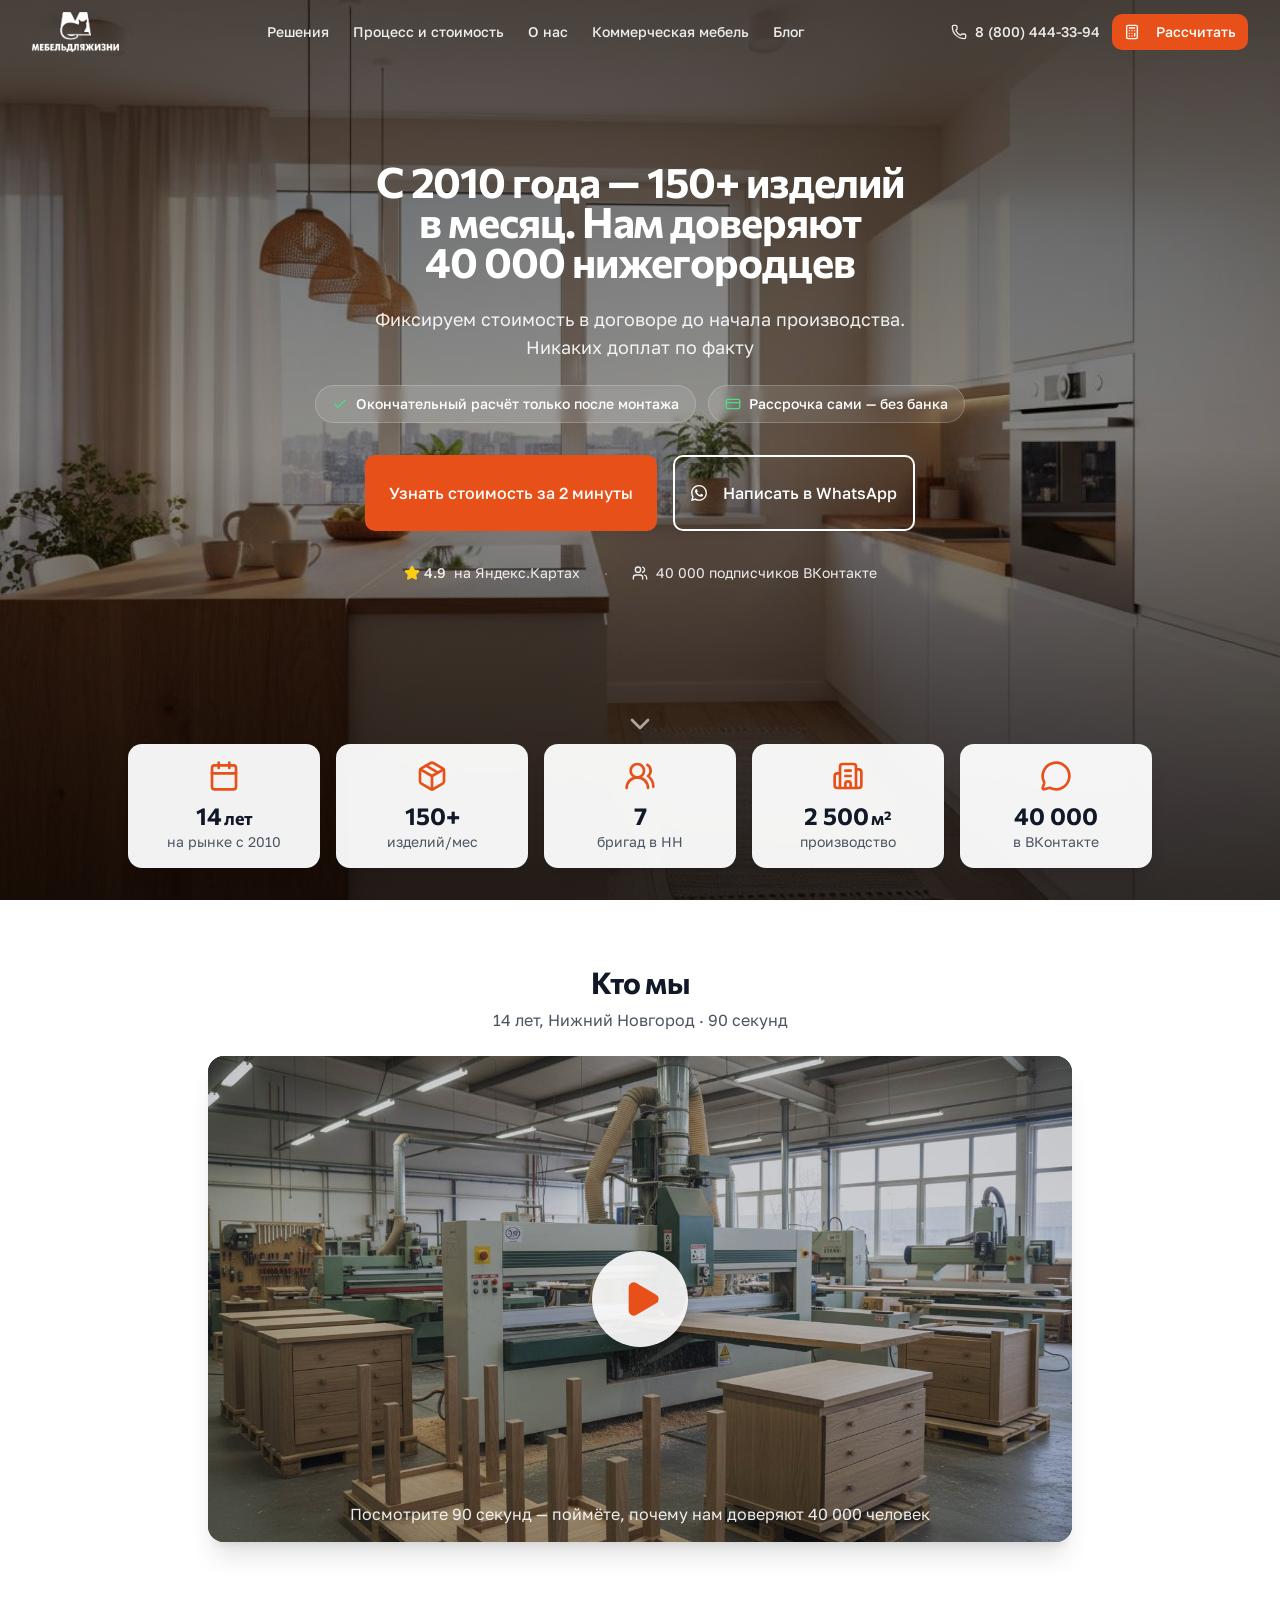
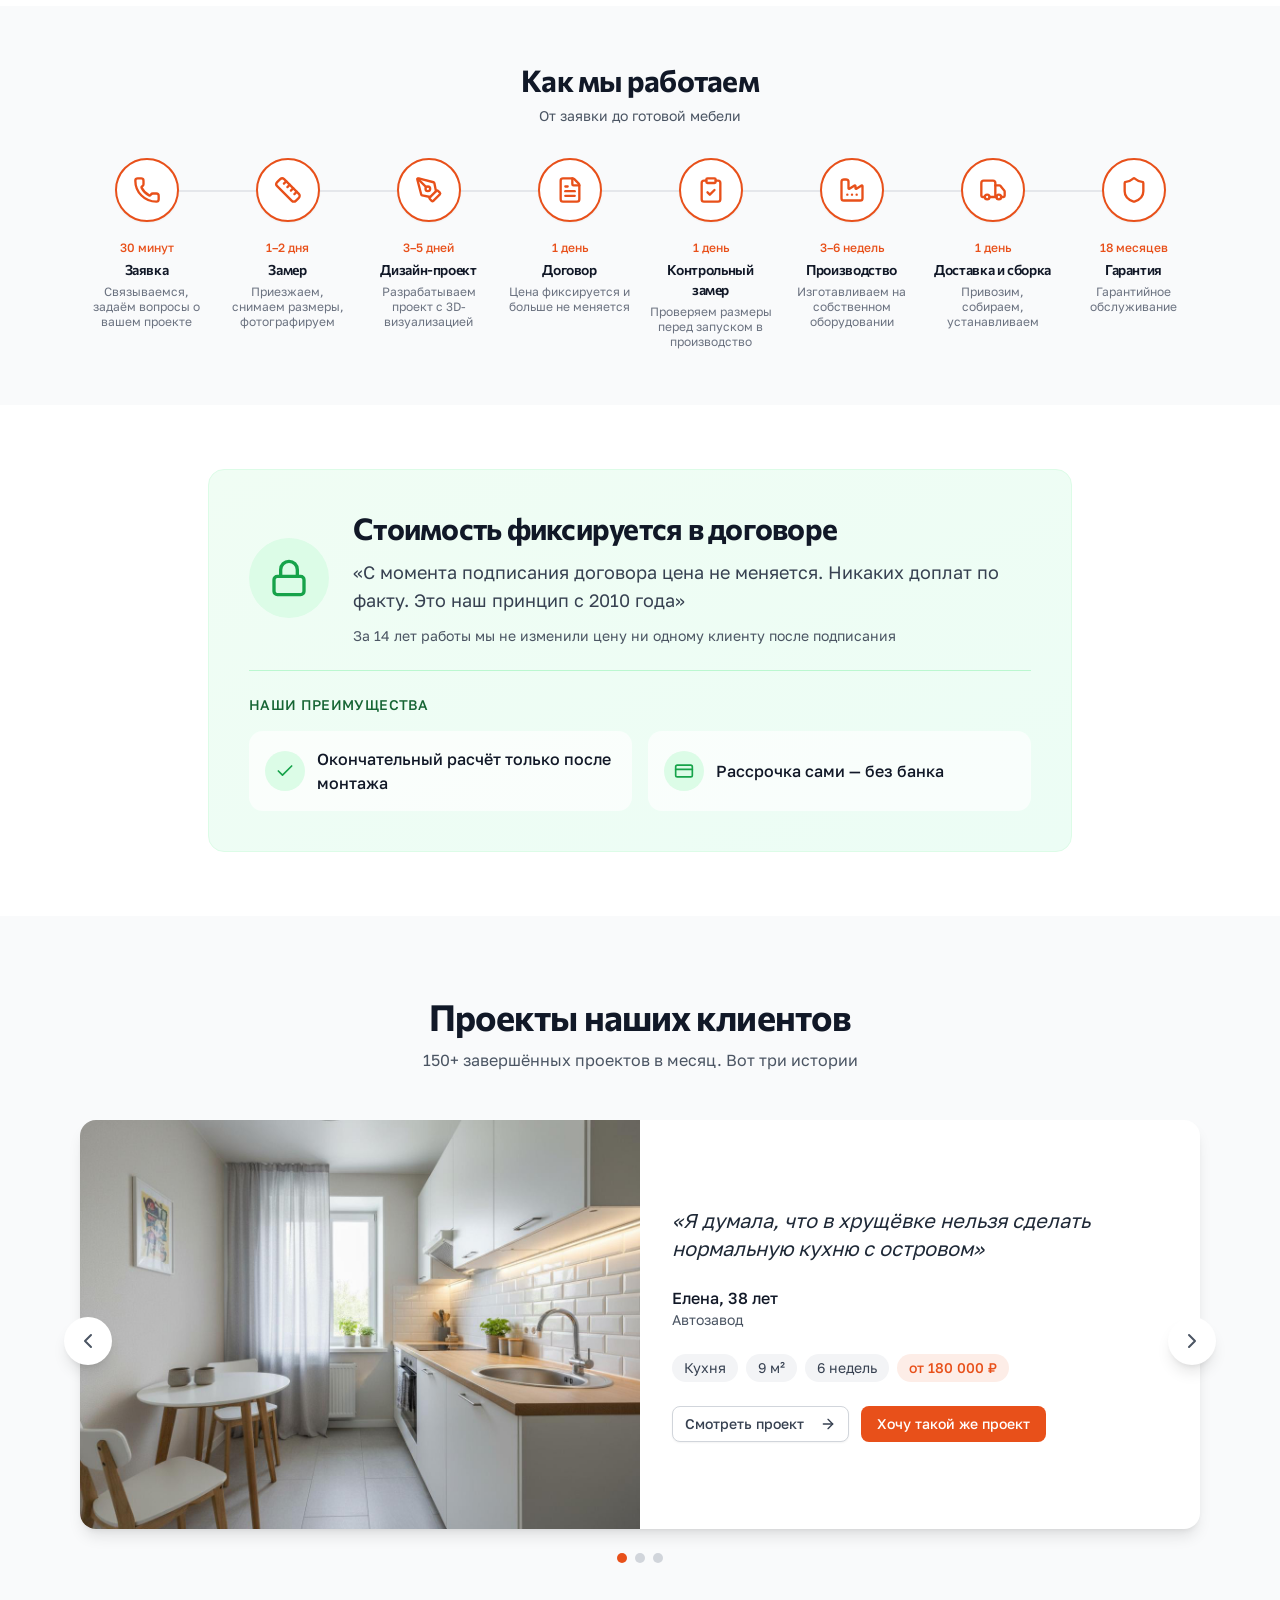
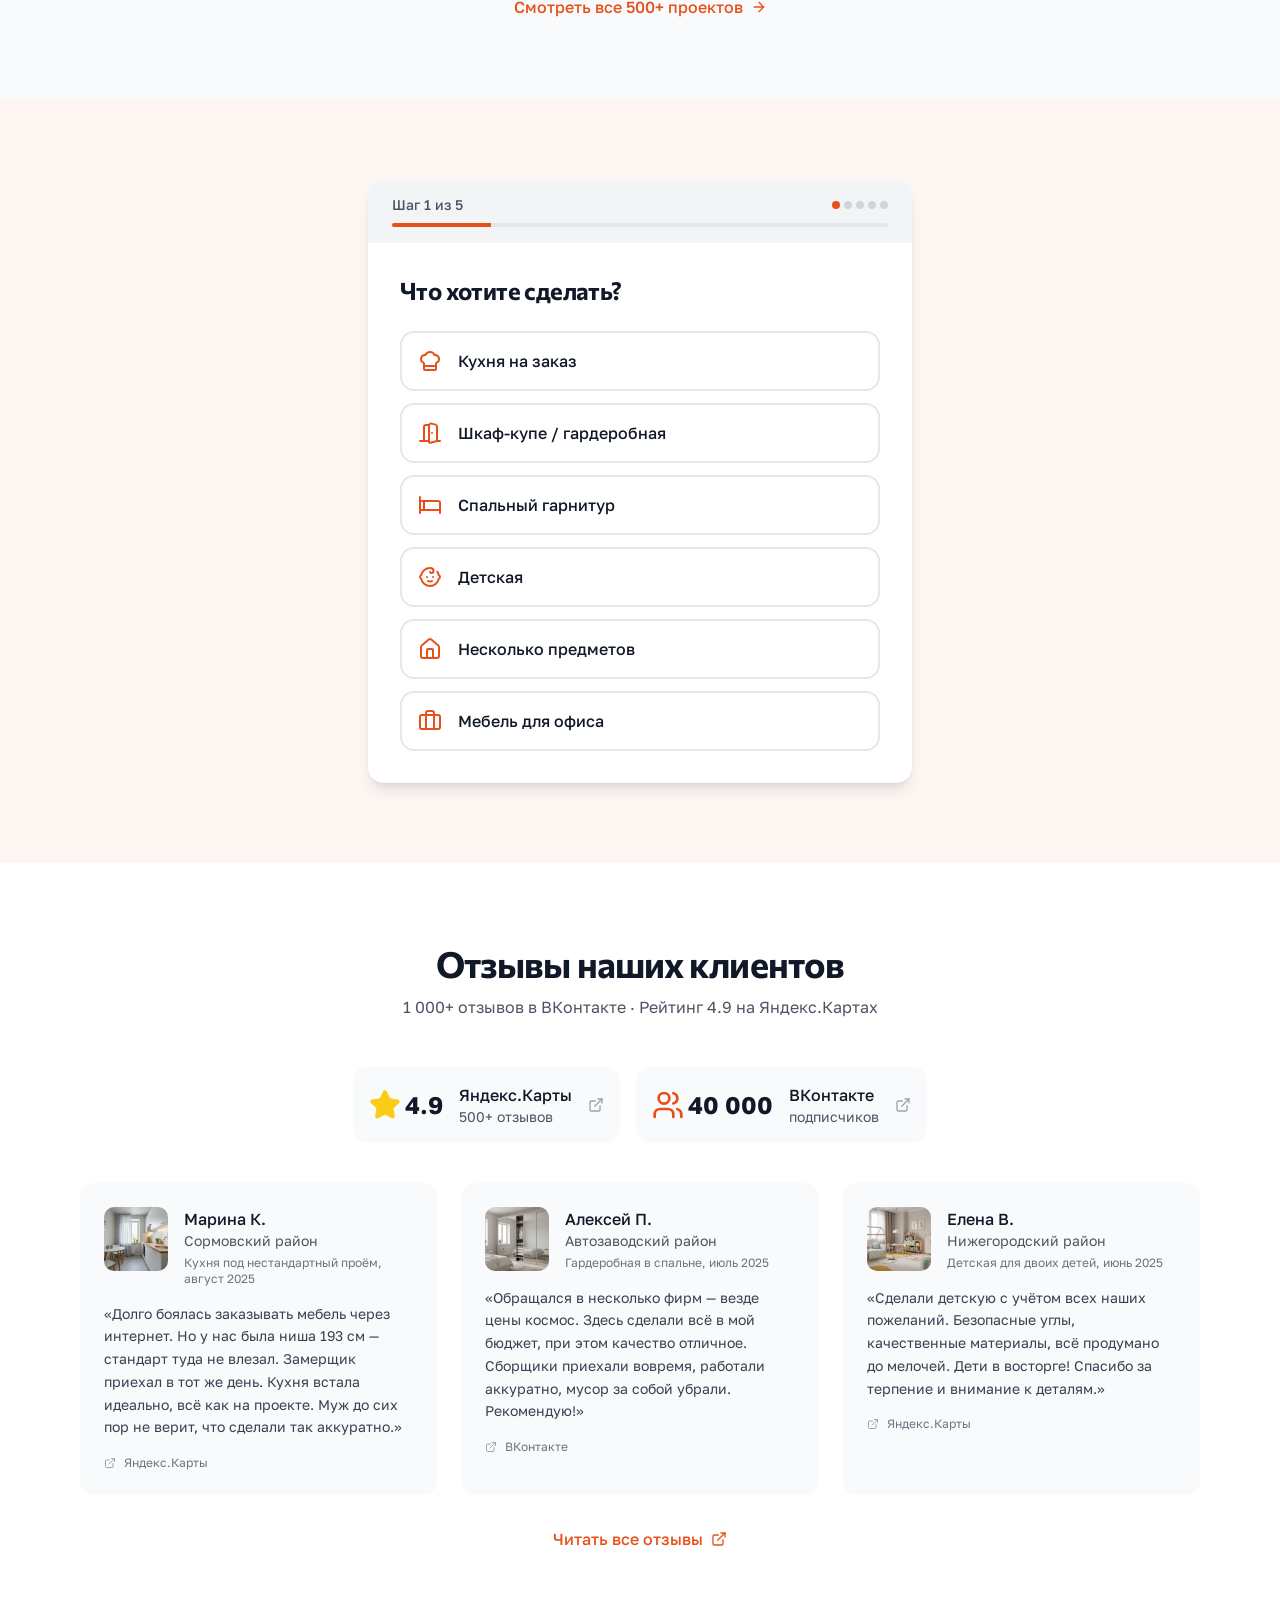
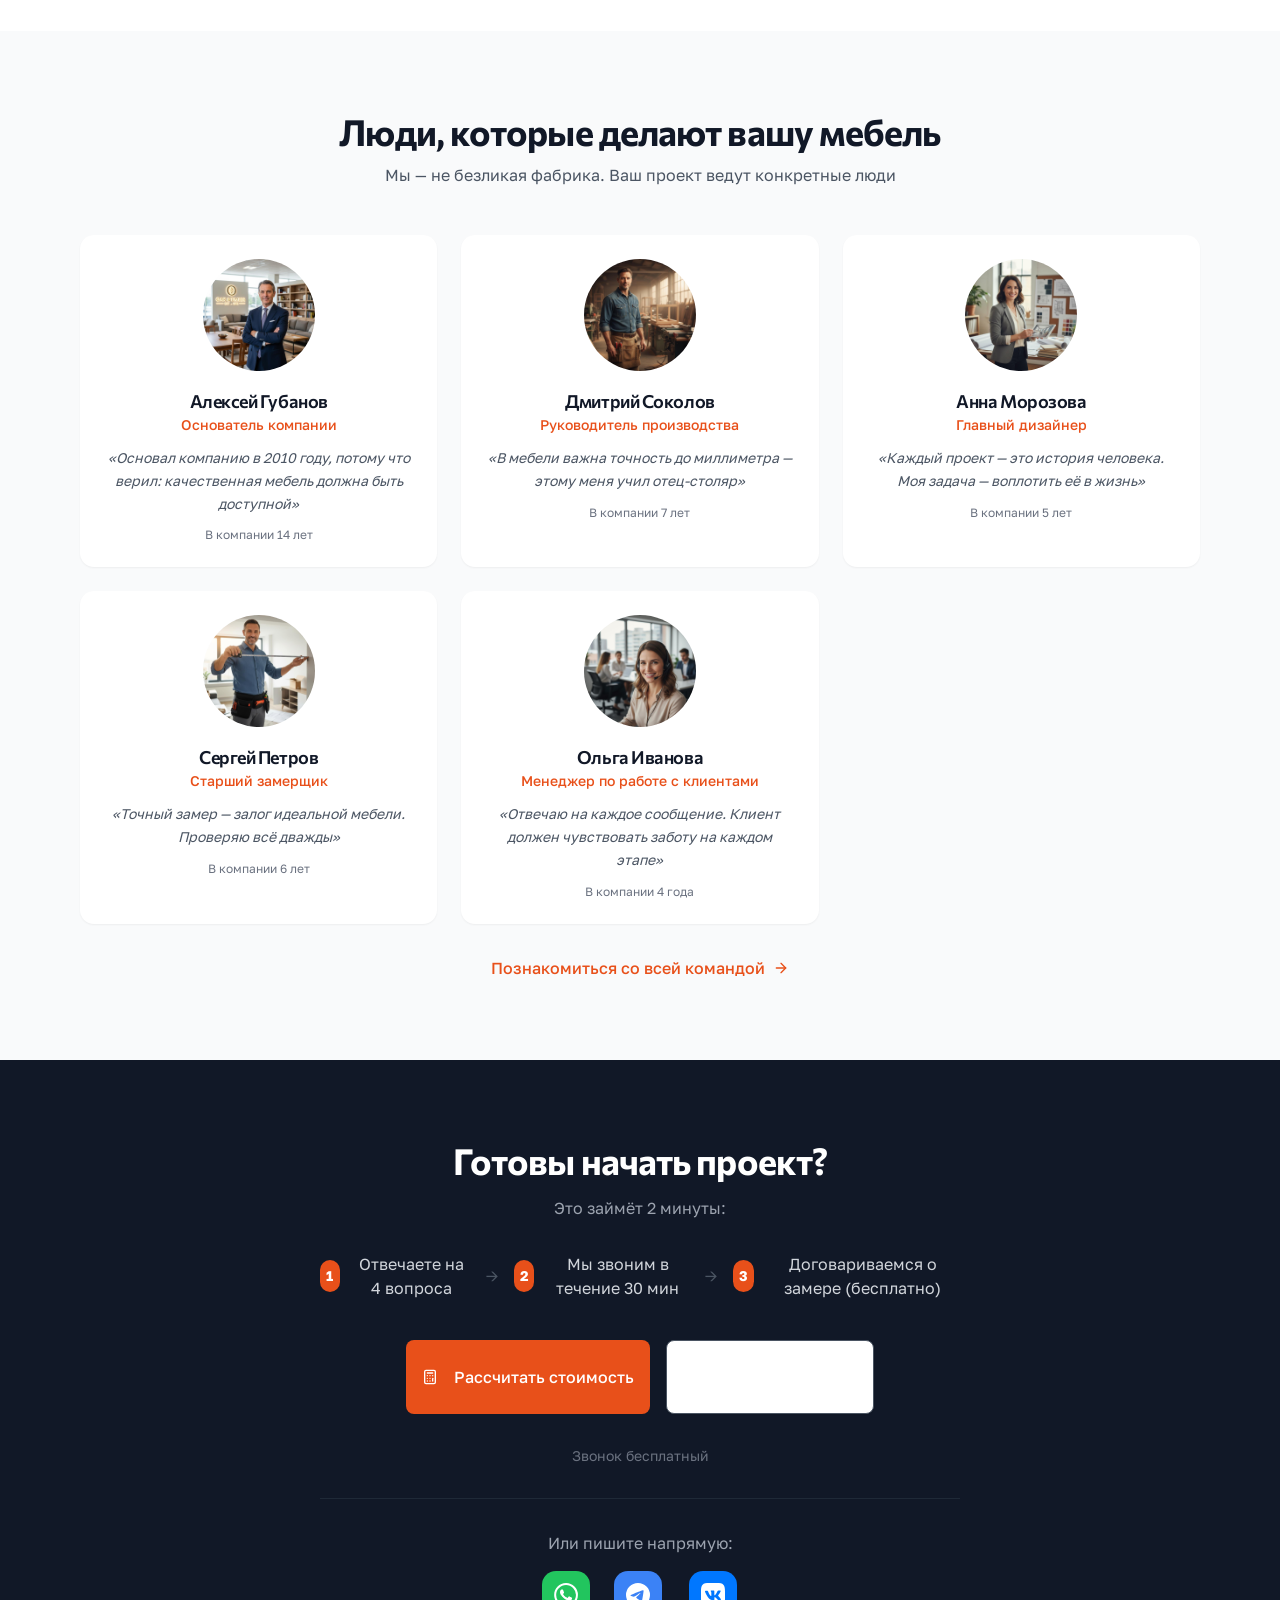
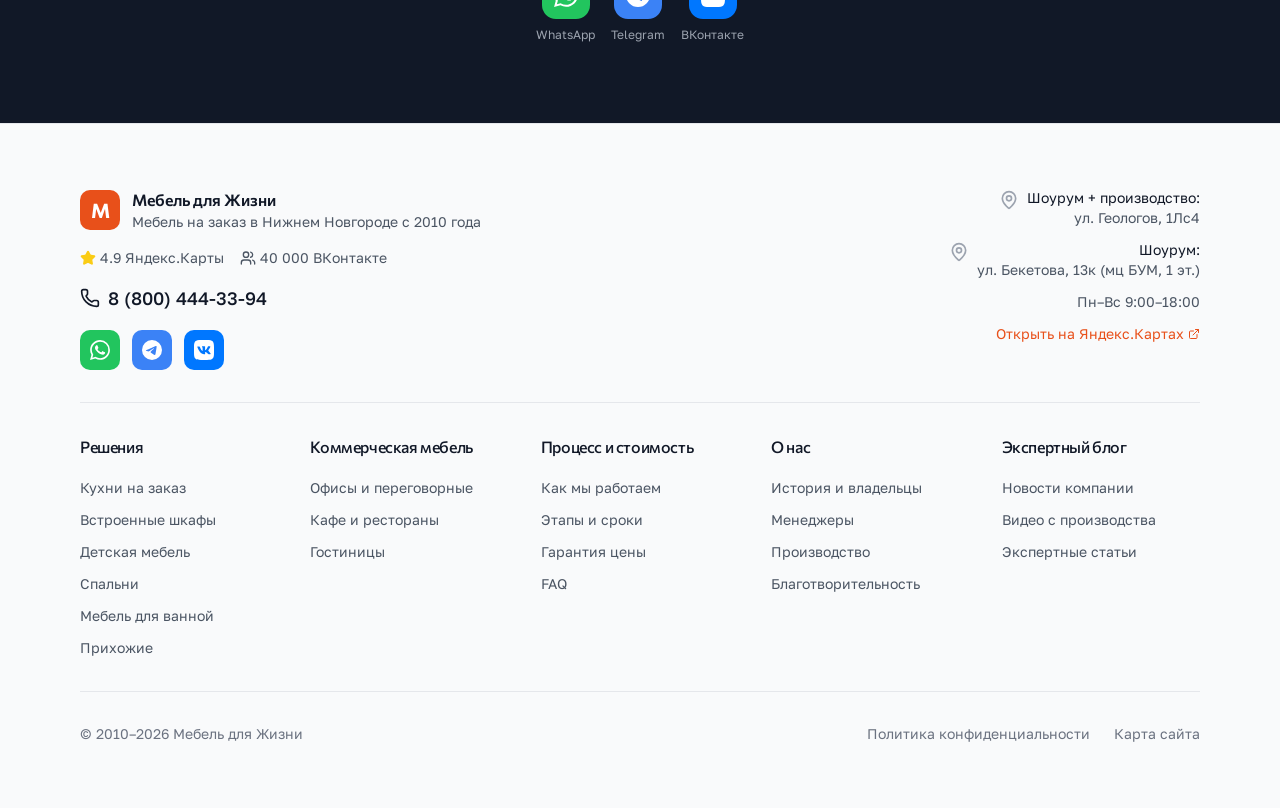
==== commit 6fb530ae: "Deploy site v2 build" ====
--- a/index.html
+++ b/index.html
@@ -8,8 +8,8 @@
     <link rel="preconnect" href="https://fonts.googleapis.com">
     <link rel="preconnect" href="https://fonts.gstatic.com" crossorigin>
     <link href="https://fonts.googleapis.com/css2?family=Commissioner:wght@400;500;600;700&family=Golos+Text:wght@400;500;600;700&display=swap" rel="stylesheet">
-    <script type="module" crossorigin src="./assets/index-DD42lKxX.js"></script>
-    <link rel="stylesheet" crossorigin href="./assets/index-3pOwJpKJ.css">
+    <script type="module" crossorigin src="./assets/index-CHPDnWvV.js"></script>
+    <link rel="stylesheet" crossorigin href="./assets/index-CnTmiqoc.css">
   </head>
   <body>
     <div id="root"></div>
--- a/assets/index-CnTmiqoc.css
+++ b/assets/index-CnTmiqoc.css
@@ -0,0 +1 @@
+*,:before,:after{--tw-border-spacing-x: 0;--tw-border-spacing-y: 0;--tw-translate-x: 0;--tw-translate-y: 0;--tw-rotate: 0;--tw-skew-x: 0;--tw-skew-y: 0;--tw-scale-x: 1;--tw-scale-y: 1;--tw-pan-x: ;--tw-pan-y: ;--tw-pinch-zoom: ;--tw-scroll-snap-strictness: proximity;--tw-gradient-from-position: ;--tw-gradient-via-position: ;--tw-gradient-to-position: ;--tw-ordinal: ;--tw-slashed-zero: ;--tw-numeric-figure: ;--tw-numeric-spacing: ;--tw-numeric-fraction: ;--tw-ring-inset: ;--tw-ring-offset-width: 0px;--tw-ring-offset-color: #fff;--tw-ring-color: rgb(59 130 246 / .5);--tw-ring-offset-shadow: 0 0 #0000;--tw-ring-shadow: 0 0 #0000;--tw-shadow: 0 0 #0000;--tw-shadow-colored: 0 0 #0000;--tw-blur: ;--tw-brightness: ;--tw-contrast: ;--tw-grayscale: ;--tw-hue-rotate: ;--tw-invert: ;--tw-saturate: ;--tw-sepia: ;--tw-drop-shadow: ;--tw-backdrop-blur: ;--tw-backdrop-brightness: ;--tw-backdrop-contrast: ;--tw-backdrop-grayscale: ;--tw-backdrop-hue-rotate: ;--tw-backdrop-invert: ;--tw-backdrop-opacity: ;--tw-backdrop-saturate: ;--tw-backdrop-sepia: ;--tw-contain-size: ;--tw-contain-layout: ;--tw-contain-paint: ;--tw-contain-style: }::backdrop{--tw-border-spacing-x: 0;--tw-border-spacing-y: 0;--tw-translate-x: 0;--tw-translate-y: 0;--tw-rotate: 0;--tw-skew-x: 0;--tw-skew-y: 0;--tw-scale-x: 1;--tw-scale-y: 1;--tw-pan-x: ;--tw-pan-y: ;--tw-pinch-zoom: ;--tw-scroll-snap-strictness: proximity;--tw-gradient-from-position: ;--tw-gradient-via-position: ;--tw-gradient-to-position: ;--tw-ordinal: ;--tw-slashed-zero: ;--tw-numeric-figure: ;--tw-numeric-spacing: ;--tw-numeric-fraction: ;--tw-ring-inset: ;--tw-ring-offset-width: 0px;--tw-ring-offset-color: #fff;--tw-ring-color: rgb(59 130 246 / .5);--tw-ring-offset-shadow: 0 0 #0000;--tw-ring-shadow: 0 0 #0000;--tw-shadow: 0 0 #0000;--tw-shadow-colored: 0 0 #0000;--tw-blur: ;--tw-brightness: ;--tw-contrast: ;--tw-grayscale: ;--tw-hue-rotate: ;--tw-invert: ;--tw-saturate: ;--tw-sepia: ;--tw-drop-shadow: ;--tw-backdrop-blur: ;--tw-backdrop-brightness: ;--tw-backdrop-contrast: ;--tw-backdrop-grayscale: ;--tw-backdrop-hue-rotate: ;--tw-backdrop-invert: ;--tw-backdrop-opacity: ;--tw-backdrop-saturate: ;--tw-backdrop-sepia: ;--tw-contain-size: ;--tw-contain-layout: ;--tw-contain-paint: ;--tw-contain-style: }*,:before,:after{box-sizing:border-box;border-width:0;border-style:solid;border-color:#e5e7eb}:before,:after{--tw-content: ""}html,:host{line-height:1.5;-webkit-text-size-adjust:100%;-moz-tab-size:4;-o-tab-size:4;tab-size:4;font-family:ui-sans-serif,system-ui,sans-serif,"Apple Color Emoji","Segoe UI Emoji",Segoe UI Symbol,"Noto Color Emoji";font-feature-settings:normal;font-variation-settings:normal;-webkit-tap-highlight-color:transparent}body{margin:0;line-height:inherit}hr{height:0;color:inherit;border-top-width:1px}abbr:where([title]){-webkit-text-decoration:underline dotted;text-decoration:underline dotted}h1,h2,h3,h4,h5,h6{font-size:inherit;font-weight:inherit}a{color:inherit;text-decoration:inherit}b,strong{font-weight:bolder}code,kbd,samp,pre{font-family:ui-monospace,SFMono-Regular,Menlo,Monaco,Consolas,Liberation Mono,Courier New,monospace;font-feature-settings:normal;font-variation-settings:normal;font-size:1em}small{font-size:80%}sub,sup{font-size:75%;line-height:0;position:relative;vertical-align:baseline}sub{bottom:-.25em}sup{top:-.5em}table{text-indent:0;border-color:inherit;border-collapse:collapse}button,input,optgroup,select,textarea{font-family:inherit;font-feature-settings:inherit;font-variation-settings:inherit;font-size:100%;font-weight:inherit;line-height:inherit;letter-spacing:inherit;color:inherit;margin:0;padding:0}button,select{text-transform:none}button,input:where([type=button]),input:where([type=reset]),input:where([type=submit]){-webkit-appearance:button;background-color:transparent;background-image:none}:-moz-focusring{outline:auto}:-moz-ui-invalid{box-shadow:none}progress{vertical-align:baseline}::-webkit-inner-spin-button,::-webkit-outer-spin-button{height:auto}[type=search]{-webkit-appearance:textfield;outline-offset:-2px}::-webkit-search-decoration{-webkit-appearance:none}::-webkit-file-upload-button{-webkit-appearance:button;font:inherit}summary{display:list-item}blockquote,dl,dd,h1,h2,h3,h4,h5,h6,hr,figure,p,pre{margin:0}fieldset{margin:0;padding:0}legend{padding:0}ol,ul,menu{list-style:none;margin:0;padding:0}dialog{padding:0}textarea{resize:vertical}input::-moz-placeholder,textarea::-moz-placeholder{opacity:1;color:#9ca3af}input::placeholder,textarea::placeholder{opacity:1;color:#9ca3af}button,[role=button]{cursor:pointer}:disabled{cursor:default}img,svg,video,canvas,audio,iframe,embed,object{display:block;vertical-align:middle}img,video{max-width:100%;height:auto}[hidden]:where(:not([hidden=until-found])){display:none}:root{--background: 0 0% 100%;--foreground: 240 10% 3.9%;--card: 0 0% 100%;--card-foreground: 240 10% 3.9%;--popover: 0 0% 100%;--popover-foreground: 240 10% 3.9%;--primary: 240 5.9% 10%;--primary-foreground: 0 0% 98%;--secondary: 240 4.8% 95.9%;--secondary-foreground: 240 5.9% 10%;--muted: 240 4.8% 95.9%;--muted-foreground: 240 3.8% 46.1%;--accent: 240 4.8% 95.9%;--accent-foreground: 240 5.9% 10%;--destructive: 0 84.2% 60.2%;--destructive-foreground: 0 0% 98%;--border: 240 5.9% 90%;--input: 240 5.9% 90%;--ring: 240 5.9% 10%;--radius: .625rem;--sidebar-background: 0 0% 98%;--sidebar-foreground: 240 5.3% 26.1%;--sidebar-primary: 240 5.9% 10%;--sidebar-primary-foreground: 0 0% 98%;--sidebar-accent: 240 4.8% 95.9%;--sidebar-accent-foreground: 240 5.9% 10%;--sidebar-border: 220 13% 91%;--sidebar-ring: 217.2 91.2% 59.8%}.dark{--background: 240 10% 3.9%;--foreground: 0 0% 98%;--card: 240 10% 3.9%;--card-foreground: 0 0% 98%;--popover: 240 10% 3.9%;--popover-foreground: 0 0% 98%;--primary: 0 0% 98%;--primary-foreground: 240 5.9% 10%;--secondary: 240 3.7% 15.9%;--secondary-foreground: 0 0% 98%;--muted: 240 3.7% 15.9%;--muted-foreground: 240 5% 64.9%;--accent: 240 3.7% 15.9%;--accent-foreground: 0 0% 98%;--destructive: 0 62.8% 30.6%;--destructive-foreground: 0 0% 98%;--border: 240 3.7% 15.9%;--input: 240 3.7% 15.9%;--ring: 240 4.9% 83.9%;--sidebar-background: 240 5.9% 10%;--sidebar-foreground: 240 4.8% 95.9%;--sidebar-primary: 224.3 76.3% 48%;--sidebar-primary-foreground: 0 0% 100%;--sidebar-accent: 240 3.7% 15.9%;--sidebar-accent-foreground: 240 4.8% 95.9%;--sidebar-border: 240 3.7% 15.9%;--sidebar-ring: 217.2 91.2% 59.8%}*{border-color:hsl(var(--border))}html{scroll-behavior:smooth}body{background-color:hsl(var(--background));font-family:Golos Text,sans-serif;color:hsl(var(--foreground));-webkit-font-smoothing:antialiased;-moz-osx-font-smoothing:grayscale;font-feature-settings:"kern" 1,"liga" 1}h1,h2,h3,h4,h5,h6{font-family:Commissioner,sans-serif;font-weight:600;letter-spacing:-.025em}.sr-only{position:absolute;width:1px;height:1px;padding:0;margin:-1px;overflow:hidden;clip:rect(0,0,0,0);white-space:nowrap;border-width:0}.pointer-events-none{pointer-events:none}.visible{visibility:visible}.invisible{visibility:hidden}.fixed{position:fixed}.absolute{position:absolute}.relative{position:relative}.inset-0{inset:0}.inset-x-0{left:0;right:0}.inset-y-0{top:0;bottom:0}.-bottom-12{bottom:-3rem}.-left-12{left:-3rem}.-right-12{right:-3rem}.-top-12{top:-3rem}.bottom-0{bottom:0}.bottom-32{bottom:8rem}.bottom-4{bottom:1rem}.left-0{left:0}.left-1\/2{left:50%}.left-2{left:.5rem}.left-4{left:1rem}.left-\[4\%\]{left:4%}.left-\[50\%\]{left:50%}.right-0{right:0}.right-1{right:.25rem}.right-2{right:.5rem}.right-3{right:.75rem}.right-4{right:1rem}.right-\[4\%\]{right:4%}.top-0{top:0}.top-1\.5{top:.375rem}.top-1\/2{top:50%}.top-3\.5{top:.875rem}.top-4{top:1rem}.top-8{top:2rem}.top-\[1px\]{top:1px}.top-\[50\%\]{top:50%}.top-\[60\%\]{top:60%}.top-full{top:100%}.isolate{isolation:isolate}.z-10{z-index:10}.z-20{z-index:20}.z-50{z-index:50}.z-\[1\]{z-index:1}.order-first{order:-9999}.order-last{order:9999}.col-span-2{grid-column:span 2 / span 2}.col-start-2{grid-column-start:2}.row-span-2{grid-row:span 2 / span 2}.row-start-1{grid-row-start:1}.\!m-0{margin:0!important}.-mx-1{margin-left:-.25rem;margin-right:-.25rem}.-my-2{margin-top:-.5rem;margin-bottom:-.5rem}.mx-2{margin-left:.5rem;margin-right:.5rem}.mx-3\.5{margin-left:.875rem;margin-right:.875rem}.mx-auto{margin-left:auto;margin-right:auto}.my-0{margin-top:0;margin-bottom:0}.my-0\.5{margin-top:.125rem;margin-bottom:.125rem}.my-1{margin-top:.25rem;margin-bottom:.25rem}.-ml-4{margin-left:-1rem}.-mt-4{margin-top:-1rem}.mb-1{margin-bottom:.25rem}.mb-10{margin-bottom:2.5rem}.mb-2{margin-bottom:.5rem}.mb-3{margin-bottom:.75rem}.mb-4{margin-bottom:1rem}.mb-6{margin-bottom:1.5rem}.mb-8{margin-bottom:2rem}.ml-0\.5{margin-left:.125rem}.ml-1{margin-left:.25rem}.ml-2{margin-left:.5rem}.ml-4{margin-left:1rem}.ml-auto{margin-left:auto}.mr-2{margin-right:.5rem}.mt-0\.5{margin-top:.125rem}.mt-1{margin-top:.25rem}.mt-1\.5{margin-top:.375rem}.mt-2{margin-top:.5rem}.mt-3{margin-top:.75rem}.mt-4{margin-top:1rem}.mt-6{margin-top:1.5rem}.mt-8{margin-top:2rem}.mt-auto{margin-top:auto}.line-clamp-1{overflow:hidden;display:-webkit-box;-webkit-box-orient:vertical;-webkit-line-clamp:1}.line-clamp-2{overflow:hidden;display:-webkit-box;-webkit-box-orient:vertical;-webkit-line-clamp:2}.block{display:block}.flex{display:flex}.inline-flex{display:inline-flex}.table{display:table}.table-caption{display:table-caption}.table-cell{display:table-cell}.table-row{display:table-row}.grid{display:grid}.hidden{display:none}.aspect-\[4\/3\]{aspect-ratio:4/3}.aspect-square{aspect-ratio:1 / 1}.aspect-video{aspect-ratio:16 / 9}.size-10{width:2.5rem;height:2.5rem}.size-2{width:.5rem;height:.5rem}.size-2\.5{width:.625rem;height:.625rem}.size-3{width:.75rem;height:.75rem}.size-3\.5{width:.875rem;height:.875rem}.size-4{width:1rem;height:1rem}.size-6{width:1.5rem;height:1.5rem}.size-7{width:1.75rem;height:1.75rem}.size-8{width:2rem;height:2rem}.size-9{width:2.25rem;height:2.25rem}.size-auto{width:auto;height:auto}.size-full{width:100%;height:100%}.h-0\.5{height:.125rem}.h-1{height:.25rem}.h-1\.5{height:.375rem}.h-10{height:2.5rem}.h-12{height:3rem}.h-14{height:3.5rem}.h-16{height:4rem}.h-2{height:.5rem}.h-2\.5{height:.625rem}.h-20{height:5rem}.h-24{height:6rem}.h-28{height:7rem}.h-3{height:.75rem}.h-4{height:1rem}.h-5{height:1.25rem}.h-6{height:1.5rem}.h-7{height:1.75rem}.h-8{height:2rem}.h-9{height:2.25rem}.h-\[1\.15rem\]{height:1.15rem}.h-\[60px\]{height:60px}.h-\[calc\(100\%-1px\)\]{height:calc(100% - 1px)}.h-\[var\(--radix-navigation-menu-viewport-height\)\]{height:var(--radix-navigation-menu-viewport-height)}.h-\[var\(--radix-select-trigger-height\)\]{height:var(--radix-select-trigger-height)}.h-auto{height:auto}.h-full{height:100%}.h-px{height:1px}.h-svh{height:100svh}.max-h-\[300px\]{max-height:300px}.min-h-0{min-height:0px}.min-h-16{min-height:4rem}.min-h-4{min-height:1rem}.min-h-screen{min-height:100vh}.min-h-svh{min-height:100svh}.w-0{width:0px}.w-1{width:.25rem}.w-10{width:2.5rem}.w-12{width:3rem}.w-16{width:4rem}.w-2{width:.5rem}.w-2\.5{width:.625rem}.w-20{width:5rem}.w-24{width:6rem}.w-28{width:7rem}.w-3{width:.75rem}.w-3\/4{width:75%}.w-4{width:1rem}.w-5{width:1.25rem}.w-6{width:1.5rem}.w-64{width:16rem}.w-72{width:18rem}.w-8{width:2rem}.w-9{width:2.25rem}.w-\[100px\]{width:100px}.w-\[300px\]{width:300px}.w-auto{width:auto}.w-fit{width:-moz-fit-content;width:fit-content}.w-full{width:100%}.w-max{width:-moz-max-content;width:max-content}.w-px{width:1px}.min-w-0{min-width:0px}.min-w-10{min-width:2.5rem}.min-w-5{min-width:1.25rem}.min-w-8{min-width:2rem}.min-w-9{min-width:2.25rem}.min-w-\[12rem\]{min-width:12rem}.min-w-\[8rem\]{min-width:8rem}.min-w-\[var\(--radix-select-trigger-width\)\]{min-width:var(--radix-select-trigger-width)}.max-w-2xl{max-width:42rem}.max-w-4xl{max-width:56rem}.max-w-5xl{max-width:64rem}.max-w-6xl{max-width:72rem}.max-w-\[calc\(100\%-2rem\)\]{max-width:calc(100% - 2rem)}.max-w-max{max-width:-moz-max-content;max-width:max-content}.max-w-sm{max-width:24rem}.max-w-xl{max-width:36rem}.flex-1{flex:1 1 0%}.flex-shrink-0,.shrink-0{flex-shrink:0}.grow{flex-grow:1}.grow-0{flex-grow:0}.basis-full{flex-basis:100%}.caption-bottom{caption-side:bottom}.border-collapse{border-collapse:collapse}.-translate-x-1\/2{--tw-translate-x: -50%;transform:translate(var(--tw-translate-x),var(--tw-translate-y)) rotate(var(--tw-rotate)) skew(var(--tw-skew-x)) skewY(var(--tw-skew-y)) scaleX(var(--tw-scale-x)) scaleY(var(--tw-scale-y))}.-translate-x-4{--tw-translate-x: -1rem;transform:translate(var(--tw-translate-x),var(--tw-translate-y)) rotate(var(--tw-rotate)) skew(var(--tw-skew-x)) skewY(var(--tw-skew-y)) scaleX(var(--tw-scale-x)) scaleY(var(--tw-scale-y))}.-translate-x-px{--tw-translate-x: -1px;transform:translate(var(--tw-translate-x),var(--tw-translate-y)) rotate(var(--tw-rotate)) skew(var(--tw-skew-x)) skewY(var(--tw-skew-y)) scaleX(var(--tw-scale-x)) scaleY(var(--tw-scale-y))}.-translate-y-1\/2{--tw-translate-y: -50%;transform:translate(var(--tw-translate-x),var(--tw-translate-y)) rotate(var(--tw-rotate)) skew(var(--tw-skew-x)) skewY(var(--tw-skew-y)) scaleX(var(--tw-scale-x)) scaleY(var(--tw-scale-y))}.translate-x-4{--tw-translate-x: 1rem;transform:translate(var(--tw-translate-x),var(--tw-translate-y)) rotate(var(--tw-rotate)) skew(var(--tw-skew-x)) skewY(var(--tw-skew-y)) scaleX(var(--tw-scale-x)) scaleY(var(--tw-scale-y))}.translate-x-\[-50\%\]{--tw-translate-x: -50%;transform:translate(var(--tw-translate-x),var(--tw-translate-y)) rotate(var(--tw-rotate)) skew(var(--tw-skew-x)) skewY(var(--tw-skew-y)) scaleX(var(--tw-scale-x)) scaleY(var(--tw-scale-y))}.translate-x-px{--tw-translate-x: 1px;transform:translate(var(--tw-translate-x),var(--tw-translate-y)) rotate(var(--tw-rotate)) skew(var(--tw-skew-x)) skewY(var(--tw-skew-y)) scaleX(var(--tw-scale-x)) scaleY(var(--tw-scale-y))}.translate-y-0\.5{--tw-translate-y: .125rem;transform:translate(var(--tw-translate-x),var(--tw-translate-y)) rotate(var(--tw-rotate)) skew(var(--tw-skew-x)) skewY(var(--tw-skew-y)) scaleX(var(--tw-scale-x)) scaleY(var(--tw-scale-y))}.translate-y-\[-50\%\]{--tw-translate-y: -50%;transform:translate(var(--tw-translate-x),var(--tw-translate-y)) rotate(var(--tw-rotate)) skew(var(--tw-skew-x)) skewY(var(--tw-skew-y)) scaleX(var(--tw-scale-x)) scaleY(var(--tw-scale-y))}.translate-y-\[calc\(-50\%_-_2px\)\]{--tw-translate-y: calc(-50% - 2px) ;transform:translate(var(--tw-translate-x),var(--tw-translate-y)) rotate(var(--tw-rotate)) skew(var(--tw-skew-x)) skewY(var(--tw-skew-y)) scaleX(var(--tw-scale-x)) scaleY(var(--tw-scale-y))}.rotate-45{--tw-rotate: 45deg;transform:translate(var(--tw-translate-x),var(--tw-translate-y)) rotate(var(--tw-rotate)) skew(var(--tw-skew-x)) skewY(var(--tw-skew-y)) scaleX(var(--tw-scale-x)) scaleY(var(--tw-scale-y))}.rotate-90{--tw-rotate: 90deg;transform:translate(var(--tw-translate-x),var(--tw-translate-y)) rotate(var(--tw-rotate)) skew(var(--tw-skew-x)) skewY(var(--tw-skew-y)) scaleX(var(--tw-scale-x)) scaleY(var(--tw-scale-y))}.transform{transform:translate(var(--tw-translate-x),var(--tw-translate-y)) rotate(var(--tw-rotate)) skew(var(--tw-skew-x)) skewY(var(--tw-skew-y)) scaleX(var(--tw-scale-x)) scaleY(var(--tw-scale-y))}@keyframes bounce{0%,to{transform:translateY(-25%);animation-timing-function:cubic-bezier(.8,0,1,1)}50%{transform:none;animation-timing-function:cubic-bezier(0,0,.2,1)}}.animate-bounce{animation:bounce 1s infinite}@keyframes caret-blink{0%,70%,to{opacity:1}20%,50%{opacity:0}}.animate-caret-blink{animation:caret-blink 1.25s ease-out infinite}@keyframes pulse{50%{opacity:.5}}.animate-pulse{animation:pulse 2s cubic-bezier(.4,0,.6,1) infinite}@keyframes spin{to{transform:rotate(360deg)}}.animate-spin{animation:spin 1s linear infinite}.cursor-default{cursor:default}.cursor-pointer{cursor:pointer}.cursor-text{cursor:text}.touch-none{touch-action:none}.select-none{-webkit-user-select:none;-moz-user-select:none;user-select:none}.resize-none{resize:none}.scroll-my-1{scroll-margin-top:.25rem;scroll-margin-bottom:.25rem}.scroll-py-1{scroll-padding-top:.25rem;scroll-padding-bottom:.25rem}.list-disc{list-style-type:disc}.list-none{list-style-type:none}.auto-rows-min{grid-auto-rows:min-content}.grid-cols-2{grid-template-columns:repeat(2,minmax(0,1fr))}.grid-cols-5{grid-template-columns:repeat(5,minmax(0,1fr))}.grid-cols-8{grid-template-columns:repeat(8,minmax(0,1fr))}.grid-cols-\[0_1fr\]{grid-template-columns:0 1fr}.grid-rows-\[auto_auto\]{grid-template-rows:auto auto}.flex-row{flex-direction:row}.flex-col{flex-direction:column}.flex-col-reverse{flex-direction:column-reverse}.flex-wrap{flex-wrap:wrap}.place-content-center{place-content:center}.items-start{align-items:flex-start}.items-end{align-items:flex-end}.items-center{align-items:center}.items-stretch{align-items:stretch}.justify-start{justify-content:flex-start}.justify-center{justify-content:center}.justify-between{justify-content:space-between}.justify-around{justify-content:space-around}.justify-items-start{justify-items:start}.gap-0\.5{gap:.125rem}.gap-1{gap:.25rem}.gap-1\.5{gap:.375rem}.gap-2{gap:.5rem}.gap-2\.5{gap:.625rem}.gap-3{gap:.75rem}.gap-4{gap:1rem}.gap-6{gap:1.5rem}.gap-7{gap:1.75rem}.gap-8{gap:2rem}.gap-\[--spacing\(var\(--gap\)\)\]{gap:var(--spacing(var(--gap)))}.gap-y-0\.5{row-gap:.125rem}.space-y-2>:not([hidden])~:not([hidden]){--tw-space-y-reverse: 0;margin-top:calc(.5rem * calc(1 - var(--tw-space-y-reverse)));margin-bottom:calc(.5rem * var(--tw-space-y-reverse))}.space-y-3>:not([hidden])~:not([hidden]){--tw-space-y-reverse: 0;margin-top:calc(.75rem * calc(1 - var(--tw-space-y-reverse)));margin-bottom:calc(.75rem * var(--tw-space-y-reverse))}.space-y-4>:not([hidden])~:not([hidden]){--tw-space-y-reverse: 0;margin-top:calc(1rem * calc(1 - var(--tw-space-y-reverse)));margin-bottom:calc(1rem * var(--tw-space-y-reverse))}.self-start{align-self:flex-start}.self-stretch{align-self:stretch}.justify-self-end{justify-self:end}.overflow-auto{overflow:auto}.overflow-hidden{overflow:hidden}.overflow-x-auto{overflow-x:auto}.overflow-y-auto{overflow-y:auto}.overflow-x-hidden{overflow-x:hidden}.whitespace-nowrap{white-space:nowrap}.break-words{overflow-wrap:break-word}.rounded-2xl{border-radius:1rem}.rounded-\[2px\]{border-radius:2px}.rounded-\[4px\]{border-radius:4px}.rounded-\[calc\(var\(--radius\)-5px\)\]{border-radius:calc(var(--radius) - 5px)}.rounded-\[inherit\]{border-radius:inherit}.rounded-full{border-radius:9999px}.rounded-lg{border-radius:var(--radius)}.rounded-md{border-radius:calc(var(--radius) - 2px)}.rounded-none{border-radius:0}.rounded-sm{border-radius:calc(var(--radius) - 4px)}.rounded-xl{border-radius:calc(var(--radius) + 4px)}.rounded-xs{border-radius:calc(var(--radius) - 6px)}.rounded-l-md{border-top-left-radius:calc(var(--radius) - 2px);border-bottom-left-radius:calc(var(--radius) - 2px)}.rounded-r-md{border-top-right-radius:calc(var(--radius) - 2px);border-bottom-right-radius:calc(var(--radius) - 2px)}.rounded-tl-sm{border-top-left-radius:calc(var(--radius) - 4px)}.border{border-width:1px}.border-0{border-width:0px}.border-2{border-width:2px}.border-\[1\.5px\]{border-width:1.5px}.border-y{border-top-width:1px;border-bottom-width:1px}.border-b{border-bottom-width:1px}.border-l{border-left-width:1px}.border-r{border-right-width:1px}.border-t{border-top-width:1px}.border-dashed{border-style:dashed}.border-border{border-color:hsl(var(--border))}.border-border\/50{border-color:hsl(var(--border) / .5)}.border-brand{--tw-border-opacity: 1;border-color:rgb(232 80 26 / var(--tw-border-opacity, 1))}.border-gray-100{--tw-border-opacity: 1;border-color:rgb(243 244 246 / var(--tw-border-opacity, 1))}.border-gray-200{--tw-border-opacity: 1;border-color:rgb(229 231 235 / var(--tw-border-opacity, 1))}.border-gray-300{--tw-border-opacity: 1;border-color:rgb(209 213 219 / var(--tw-border-opacity, 1))}.border-gray-600{--tw-border-opacity: 1;border-color:rgb(75 85 99 / var(--tw-border-opacity, 1))}.border-gray-800{--tw-border-opacity: 1;border-color:rgb(31 41 55 / var(--tw-border-opacity, 1))}.border-green-100{--tw-border-opacity: 1;border-color:rgb(220 252 231 / var(--tw-border-opacity, 1))}.border-green-200{--tw-border-opacity: 1;border-color:rgb(187 247 208 / var(--tw-border-opacity, 1))}.border-input{border-color:hsl(var(--input))}.border-primary{border-color:hsl(var(--primary))}.border-sidebar-border{border-color:hsl(var(--sidebar-border))}.border-transparent{border-color:transparent}.border-white{--tw-border-opacity: 1;border-color:rgb(255 255 255 / var(--tw-border-opacity, 1))}.border-white\/20{border-color:#fff3}.border-l-transparent{border-left-color:transparent}.border-t-transparent{border-top-color:transparent}.bg-\[\#0077FF\]{--tw-bg-opacity: 1;background-color:rgb(0 119 255 / var(--tw-bg-opacity, 1))}.bg-accent{background-color:hsl(var(--accent))}.bg-background{background-color:hsl(var(--background))}.bg-black\/50{background-color:#00000080}.bg-blue-500{--tw-bg-opacity: 1;background-color:rgb(59 130 246 / var(--tw-bg-opacity, 1))}.bg-border{background-color:hsl(var(--border))}.bg-brand{--tw-bg-opacity: 1;background-color:rgb(232 80 26 / var(--tw-bg-opacity, 1))}.bg-brand\/10{background-color:#e8501a1a}.bg-brand\/5{background-color:#e8501a0d}.bg-card{background-color:hsl(var(--card))}.bg-destructive{--tw-bg-opacity: 1;background-color:hsl(var(--destructive) / var(--tw-bg-opacity, 1))}.bg-foreground{background-color:hsl(var(--foreground))}.bg-gray-100{--tw-bg-opacity: 1;background-color:rgb(243 244 246 / var(--tw-bg-opacity, 1))}.bg-gray-200{--tw-bg-opacity: 1;background-color:rgb(229 231 235 / var(--tw-bg-opacity, 1))}.bg-gray-300{--tw-bg-opacity: 1;background-color:rgb(209 213 219 / var(--tw-bg-opacity, 1))}.bg-gray-50{--tw-bg-opacity: 1;background-color:rgb(249 250 251 / var(--tw-bg-opacity, 1))}.bg-gray-900{--tw-bg-opacity: 1;background-color:rgb(17 24 39 / var(--tw-bg-opacity, 1))}.bg-green-100{--tw-bg-opacity: 1;background-color:rgb(220 252 231 / var(--tw-bg-opacity, 1))}.bg-green-500{--tw-bg-opacity: 1;background-color:rgb(34 197 94 / var(--tw-bg-opacity, 1))}.bg-input{background-color:hsl(var(--input))}.bg-muted{background-color:hsl(var(--muted))}.bg-muted\/50{background-color:hsl(var(--muted) / .5)}.bg-popover{background-color:hsl(var(--popover))}.bg-primary{background-color:hsl(var(--primary))}.bg-primary\/20{background-color:hsl(var(--primary) / .2)}.bg-secondary{background-color:hsl(var(--secondary))}.bg-sidebar{background-color:hsl(var(--sidebar-background))}.bg-sidebar-border{background-color:hsl(var(--sidebar-border))}.bg-transparent{background-color:transparent}.bg-white{--tw-bg-opacity: 1;background-color:rgb(255 255 255 / var(--tw-bg-opacity, 1))}.bg-white\/10{background-color:#ffffff1a}.bg-white\/70{background-color:#ffffffb3}.bg-white\/90{background-color:#ffffffe6}.bg-white\/95{background-color:#fffffff2}.bg-gradient-to-b{background-image:linear-gradient(to bottom,var(--tw-gradient-stops))}.bg-gradient-to-br{background-image:linear-gradient(to bottom right,var(--tw-gradient-stops))}.from-black\/60{--tw-gradient-from: rgb(0 0 0 / .6) var(--tw-gradient-from-position);--tw-gradient-to: rgb(0 0 0 / 0) var(--tw-gradient-to-position);--tw-gradient-stops: var(--tw-gradient-from), var(--tw-gradient-to)}.from-green-50{--tw-gradient-from: #f0fdf4 var(--tw-gradient-from-position);--tw-gradient-to: rgb(240 253 244 / 0) var(--tw-gradient-to-position);--tw-gradient-stops: var(--tw-gradient-from), var(--tw-gradient-to)}.via-black\/40{--tw-gradient-to: rgb(0 0 0 / 0) var(--tw-gradient-to-position);--tw-gradient-stops: var(--tw-gradient-from), rgb(0 0 0 / .4) var(--tw-gradient-via-position), var(--tw-gradient-to)}.to-black\/70{--tw-gradient-to: rgb(0 0 0 / .7) var(--tw-gradient-to-position)}.to-emerald-50{--tw-gradient-to: #ecfdf5 var(--tw-gradient-to-position)}.fill-current{fill:currentColor}.fill-foreground{fill:hsl(var(--foreground))}.fill-primary{fill:hsl(var(--primary))}.fill-yellow-400{fill:#facc15}.object-cover{-o-object-fit:cover;object-fit:cover}.p-0{padding:0}.p-1{padding:.25rem}.p-2{padding:.5rem}.p-3{padding:.75rem}.p-4{padding:1rem}.p-6{padding:1.5rem}.p-8{padding:2rem}.p-\[3px\]{padding:3px}.p-px{padding:1px}.px-0\.5{padding-left:.125rem;padding-right:.125rem}.px-1{padding-left:.25rem;padding-right:.25rem}.px-1\.5{padding-left:.375rem;padding-right:.375rem}.px-2{padding-left:.5rem;padding-right:.5rem}.px-2\.5{padding-left:.625rem;padding-right:.625rem}.px-3{padding-left:.75rem;padding-right:.75rem}.px-4{padding-left:1rem;padding-right:1rem}.px-6{padding-left:1.5rem;padding-right:1.5rem}.px-8{padding-left:2rem;padding-right:2rem}.py-0\.5{padding-top:.125rem;padding-bottom:.125rem}.py-1{padding-top:.25rem;padding-bottom:.25rem}.py-1\.5{padding-top:.375rem;padding-bottom:.375rem}.py-10{padding-top:2.5rem;padding-bottom:2.5rem}.py-12{padding-top:3rem;padding-bottom:3rem}.py-16{padding-top:4rem;padding-bottom:4rem}.py-2{padding-top:.5rem;padding-bottom:.5rem}.py-3{padding-top:.75rem;padding-bottom:.75rem}.py-4{padding-top:1rem;padding-bottom:1rem}.py-6{padding-top:1.5rem;padding-bottom:1.5rem}.py-8{padding-top:2rem;padding-bottom:2rem}.pb-3{padding-bottom:.75rem}.pb-4{padding-bottom:1rem}.pb-8{padding-bottom:2rem}.pb-\[60px\]{padding-bottom:60px}.pl-2{padding-left:.5rem}.pl-3{padding-left:.75rem}.pl-4{padding-left:1rem}.pl-8{padding-left:2rem}.pr-1{padding-right:.25rem}.pr-2{padding-right:.5rem}.pr-2\.5{padding-right:.625rem}.pr-3{padding-right:.75rem}.pr-8{padding-right:2rem}.pt-0{padding-top:0}.pt-3{padding-top:.75rem}.pt-4{padding-top:1rem}.pt-6{padding-top:1.5rem}.pt-8{padding-top:2rem}.text-left{text-align:left}.text-center{text-align:center}.align-middle{vertical-align:middle}.font-commissioner{font-family:Commissioner,sans-serif}.font-mono{font-family:ui-monospace,SFMono-Regular,Menlo,Monaco,Consolas,Liberation Mono,Courier New,monospace}.font-sans{font-family:ui-sans-serif,system-ui,sans-serif,"Apple Color Emoji","Segoe UI Emoji",Segoe UI Symbol,"Noto Color Emoji"}.text-2xl{font-size:1.5rem;line-height:2rem}.text-\[0\.8rem\]{font-size:.8rem}.text-\[10px\]{font-size:10px}.text-base{font-size:1rem;line-height:1.5rem}.text-lg{font-size:1.125rem;line-height:1.75rem}.text-sm{font-size:.875rem;line-height:1.25rem}.text-sm\/relaxed{font-size:.875rem;line-height:1.625}.text-xl{font-size:1.25rem;line-height:1.75rem}.text-xs{font-size:.75rem;line-height:1rem}.font-bold{font-weight:700}.font-medium{font-weight:500}.font-normal{font-weight:400}.font-semibold{font-weight:600}.uppercase{text-transform:uppercase}.italic{font-style:italic}.tabular-nums{--tw-numeric-spacing: tabular-nums;font-variant-numeric:var(--tw-ordinal) var(--tw-slashed-zero) var(--tw-numeric-figure) var(--tw-numeric-spacing) var(--tw-numeric-fraction)}.leading-none{line-height:1}.leading-normal{line-height:1.5}.leading-relaxed{line-height:1.625}.leading-snug{line-height:1.375}.leading-tight{line-height:1.25}.tracking-tight{letter-spacing:-.025em}.tracking-wide{letter-spacing:.025em}.tracking-widest{letter-spacing:.1em}.text-accent-foreground{color:hsl(var(--accent-foreground))}.text-background{color:hsl(var(--background))}.text-brand{--tw-text-opacity: 1;color:rgb(232 80 26 / var(--tw-text-opacity, 1))}.text-card-foreground{color:hsl(var(--card-foreground))}.text-current{color:currentColor}.text-destructive{--tw-text-opacity: 1;color:hsl(var(--destructive) / var(--tw-text-opacity, 1))}.text-foreground{color:hsl(var(--foreground))}.text-gray-300{--tw-text-opacity: 1;color:rgb(209 213 219 / var(--tw-text-opacity, 1))}.text-gray-400{--tw-text-opacity: 1;color:rgb(156 163 175 / var(--tw-text-opacity, 1))}.text-gray-500{--tw-text-opacity: 1;color:rgb(107 114 128 / var(--tw-text-opacity, 1))}.text-gray-600{--tw-text-opacity: 1;color:rgb(75 85 99 / var(--tw-text-opacity, 1))}.text-gray-700{--tw-text-opacity: 1;color:rgb(55 65 81 / var(--tw-text-opacity, 1))}.text-gray-800{--tw-text-opacity: 1;color:rgb(31 41 55 / var(--tw-text-opacity, 1))}.text-gray-900{--tw-text-opacity: 1;color:rgb(17 24 39 / var(--tw-text-opacity, 1))}.text-green-400{--tw-text-opacity: 1;color:rgb(74 222 128 / var(--tw-text-opacity, 1))}.text-green-600{--tw-text-opacity: 1;color:rgb(22 163 74 / var(--tw-text-opacity, 1))}.text-green-800{--tw-text-opacity: 1;color:rgb(22 101 52 / var(--tw-text-opacity, 1))}.text-muted-foreground{color:hsl(var(--muted-foreground))}.text-popover-foreground{color:hsl(var(--popover-foreground))}.text-primary{color:hsl(var(--primary))}.text-primary-foreground{color:hsl(var(--primary-foreground))}.text-secondary-foreground{color:hsl(var(--secondary-foreground))}.text-sidebar-foreground{color:hsl(var(--sidebar-foreground))}.text-sidebar-foreground\/70{color:hsl(var(--sidebar-foreground) / .7)}.text-white{--tw-text-opacity: 1;color:rgb(255 255 255 / var(--tw-text-opacity, 1))}.text-white\/40{color:#fff6}.text-white\/60{color:#fff9}.text-white\/90{color:#ffffffe6}.text-yellow-400{--tw-text-opacity: 1;color:rgb(250 204 21 / var(--tw-text-opacity, 1))}.underline-offset-4{text-underline-offset:4px}.opacity-0{opacity:0}.opacity-50{opacity:.5}.opacity-70{opacity:.7}.opacity-80{opacity:.8}.shadow{--tw-shadow: 0 1px 3px 0 rgb(0 0 0 / .1), 0 1px 2px -1px rgb(0 0 0 / .1);--tw-shadow-colored: 0 1px 3px 0 var(--tw-shadow-color), 0 1px 2px -1px var(--tw-shadow-color);box-shadow:var(--tw-ring-offset-shadow, 0 0 #0000),var(--tw-ring-shadow, 0 0 #0000),var(--tw-shadow)}.shadow-\[0_0_0_1px_hsl\(var\(--sidebar-border\)\)\]{--tw-shadow: 0 0 0 1px hsl(var(--sidebar-border));--tw-shadow-colored: 0 0 0 1px var(--tw-shadow-color);box-shadow:var(--tw-ring-offset-shadow, 0 0 #0000),var(--tw-ring-shadow, 0 0 #0000),var(--tw-shadow)}.shadow-\[0_2px_8px_rgba\(0\,0\,0\,0\.08\)\]{--tw-shadow: 0 2px 8px rgba(0,0,0,.08);--tw-shadow-colored: 0 2px 8px var(--tw-shadow-color);box-shadow:var(--tw-ring-offset-shadow, 0 0 #0000),var(--tw-ring-shadow, 0 0 #0000),var(--tw-shadow)}.shadow-lg{--tw-shadow: 0 10px 15px -3px rgb(0 0 0 / .1), 0 4px 6px -4px rgb(0 0 0 / .1);--tw-shadow-colored: 0 10px 15px -3px var(--tw-shadow-color), 0 4px 6px -4px var(--tw-shadow-color);box-shadow:var(--tw-ring-offset-shadow, 0 0 #0000),var(--tw-ring-shadow, 0 0 #0000),var(--tw-shadow)}.shadow-md{--tw-shadow: 0 4px 6px -1px rgb(0 0 0 / .1), 0 2px 4px -2px rgb(0 0 0 / .1);--tw-shadow-colored: 0 4px 6px -1px var(--tw-shadow-color), 0 2px 4px -2px var(--tw-shadow-color);box-shadow:var(--tw-ring-offset-shadow, 0 0 #0000),var(--tw-ring-shadow, 0 0 #0000),var(--tw-shadow)}.shadow-none{--tw-shadow: 0 0 #0000;--tw-shadow-colored: 0 0 #0000;box-shadow:var(--tw-ring-offset-shadow, 0 0 #0000),var(--tw-ring-shadow, 0 0 #0000),var(--tw-shadow)}.shadow-sm{--tw-shadow: 0 1px 2px 0 rgb(0 0 0 / .05);--tw-shadow-colored: 0 1px 2px 0 var(--tw-shadow-color);box-shadow:var(--tw-ring-offset-shadow, 0 0 #0000),var(--tw-ring-shadow, 0 0 #0000),var(--tw-shadow)}.shadow-xl{--tw-shadow: 0 20px 25px -5px rgb(0 0 0 / .1), 0 8px 10px -6px rgb(0 0 0 / .1);--tw-shadow-colored: 0 20px 25px -5px var(--tw-shadow-color), 0 8px 10px -6px var(--tw-shadow-color);box-shadow:var(--tw-ring-offset-shadow, 0 0 #0000),var(--tw-ring-shadow, 0 0 #0000),var(--tw-shadow)}.shadow-xs{--tw-shadow: 0 1px 2px 0 rgb(0 0 0 / .05);--tw-shadow-colored: 0 1px 2px 0 var(--tw-shadow-color);box-shadow:var(--tw-ring-offset-shadow, 0 0 #0000),var(--tw-ring-shadow, 0 0 #0000),var(--tw-shadow)}.outline-none{outline:2px solid transparent;outline-offset:2px}.outline{outline-style:solid}.ring-0{--tw-ring-offset-shadow: var(--tw-ring-inset) 0 0 0 var(--tw-ring-offset-width) var(--tw-ring-offset-color);--tw-ring-shadow: var(--tw-ring-inset) 0 0 0 calc(0px + var(--tw-ring-offset-width)) var(--tw-ring-color);box-shadow:var(--tw-ring-offset-shadow),var(--tw-ring-shadow),var(--tw-shadow, 0 0 #0000)}.ring-ring\/50{--tw-ring-color: hsl(var(--ring) / .5)}.ring-sidebar-ring{--tw-ring-color: hsl(var(--sidebar-ring))}.ring-offset-background{--tw-ring-offset-color: hsl(var(--background))}.brightness-0{--tw-brightness: brightness(0);filter:var(--tw-blur) var(--tw-brightness) var(--tw-contrast) var(--tw-grayscale) var(--tw-hue-rotate) var(--tw-invert) var(--tw-saturate) var(--tw-sepia) var(--tw-drop-shadow)}.invert{--tw-invert: invert(100%);filter:var(--tw-blur) var(--tw-brightness) var(--tw-contrast) var(--tw-grayscale) var(--tw-hue-rotate) var(--tw-invert) var(--tw-saturate) var(--tw-sepia) var(--tw-drop-shadow)}.filter{filter:var(--tw-blur) var(--tw-brightness) var(--tw-contrast) var(--tw-grayscale) var(--tw-hue-rotate) var(--tw-invert) var(--tw-saturate) var(--tw-sepia) var(--tw-drop-shadow)}.backdrop-blur-sm{--tw-backdrop-blur: blur(4px);-webkit-backdrop-filter:var(--tw-backdrop-blur) var(--tw-backdrop-brightness) var(--tw-backdrop-contrast) var(--tw-backdrop-grayscale) var(--tw-backdrop-hue-rotate) var(--tw-backdrop-invert) var(--tw-backdrop-opacity) var(--tw-backdrop-saturate) var(--tw-backdrop-sepia);backdrop-filter:var(--tw-backdrop-blur) var(--tw-backdrop-brightness) var(--tw-backdrop-contrast) var(--tw-backdrop-grayscale) var(--tw-backdrop-hue-rotate) var(--tw-backdrop-invert) var(--tw-backdrop-opacity) var(--tw-backdrop-saturate) var(--tw-backdrop-sepia)}.transition{transition-property:color,background-color,border-color,text-decoration-color,fill,stroke,opacity,box-shadow,transform,filter,backdrop-filter;transition-timing-function:cubic-bezier(.4,0,.2,1);transition-duration:.15s}.transition-\[color\,box-shadow\]{transition-property:color,box-shadow;transition-timing-function:cubic-bezier(.4,0,.2,1);transition-duration:.15s}.transition-\[left\,right\,width\]{transition-property:left,right,width;transition-timing-function:cubic-bezier(.4,0,.2,1);transition-duration:.15s}.transition-\[margin\,opacity\]{transition-property:margin,opacity;transition-timing-function:cubic-bezier(.4,0,.2,1);transition-duration:.15s}.transition-\[width\,height\,padding\]{transition-property:width,height,padding;transition-timing-function:cubic-bezier(.4,0,.2,1);transition-duration:.15s}.transition-\[width\]{transition-property:width;transition-timing-function:cubic-bezier(.4,0,.2,1);transition-duration:.15s}.transition-all{transition-property:all;transition-timing-function:cubic-bezier(.4,0,.2,1);transition-duration:.15s}.transition-colors{transition-property:color,background-color,border-color,text-decoration-color,fill,stroke;transition-timing-function:cubic-bezier(.4,0,.2,1);transition-duration:.15s}.transition-none{transition-property:none}.transition-opacity{transition-property:opacity;transition-timing-function:cubic-bezier(.4,0,.2,1);transition-duration:.15s}.transition-shadow{transition-property:box-shadow;transition-timing-function:cubic-bezier(.4,0,.2,1);transition-duration:.15s}.transition-transform{transition-property:transform;transition-timing-function:cubic-bezier(.4,0,.2,1);transition-duration:.15s}.duration-100{transition-duration:.1s}.duration-1000{transition-duration:1s}.duration-200{transition-duration:.2s}.duration-300{transition-duration:.3s}.ease-in-out{transition-timing-function:cubic-bezier(.4,0,.2,1)}.ease-linear{transition-timing-function:linear}@keyframes enter{0%{opacity:var(--tw-enter-opacity, 1);transform:translate3d(var(--tw-enter-translate-x, 0),var(--tw-enter-translate-y, 0),0) scale3d(var(--tw-enter-scale, 1),var(--tw-enter-scale, 1),var(--tw-enter-scale, 1)) rotate(var(--tw-enter-rotate, 0))}}@keyframes exit{to{opacity:var(--tw-exit-opacity, 1);transform:translate3d(var(--tw-exit-translate-x, 0),var(--tw-exit-translate-y, 0),0) scale3d(var(--tw-exit-scale, 1),var(--tw-exit-scale, 1),var(--tw-exit-scale, 1)) rotate(var(--tw-exit-rotate, 0))}}.animate-in{animation-name:enter;animation-duration:.15s;--tw-enter-opacity: initial;--tw-enter-scale: initial;--tw-enter-rotate: initial;--tw-enter-translate-x: initial;--tw-enter-translate-y: initial}.fade-in-0{--tw-enter-opacity: 0}.zoom-in-95{--tw-enter-scale: .95}.duration-100{animation-duration:.1s}.duration-1000{animation-duration:1s}.duration-200{animation-duration:.2s}.duration-300{animation-duration:.3s}.ease-in-out{animation-timing-function:cubic-bezier(.4,0,.2,1)}.ease-linear{animation-timing-function:linear}.text-balance{text-wrap:balance}.\[--cell-size\:--spacing\(8\)\]{--cell-size: var(--spacing(8))}.selection\:bg-primary *::-moz-selection{background-color:hsl(var(--primary))}.selection\:bg-primary *::selection{background-color:hsl(var(--primary))}.selection\:text-primary-foreground *::-moz-selection{color:hsl(var(--primary-foreground))}.selection\:text-primary-foreground *::selection{color:hsl(var(--primary-foreground))}.selection\:bg-primary::-moz-selection{background-color:hsl(var(--primary))}.selection\:bg-primary::selection{background-color:hsl(var(--primary))}.selection\:text-primary-foreground::-moz-selection{color:hsl(var(--primary-foreground))}.selection\:text-primary-foreground::selection{color:hsl(var(--primary-foreground))}.file\:inline-flex::file-selector-button{display:inline-flex}.file\:h-7::file-selector-button{height:1.75rem}.file\:border-0::file-selector-button{border-width:0px}.file\:bg-transparent::file-selector-button{background-color:transparent}.file\:text-sm::file-selector-button{font-size:.875rem;line-height:1.25rem}.file\:font-medium::file-selector-button{font-weight:500}.file\:text-foreground::file-selector-button{color:hsl(var(--foreground))}.placeholder\:text-muted-foreground::-moz-placeholder{color:hsl(var(--muted-foreground))}.placeholder\:text-muted-foreground::placeholder{color:hsl(var(--muted-foreground))}.after\:absolute:after{content:var(--tw-content);position:absolute}.after\:-inset-2:after{content:var(--tw-content);inset:-.5rem}.after\:inset-y-0:after{content:var(--tw-content);top:0;bottom:0}.after\:left-1\/2:after{content:var(--tw-content);left:50%}.after\:w-1:after{content:var(--tw-content);width:.25rem}.after\:w-\[2px\]:after{content:var(--tw-content);width:2px}.after\:-translate-x-1\/2:after{content:var(--tw-content);--tw-translate-x: -50%;transform:translate(var(--tw-translate-x),var(--tw-translate-y)) rotate(var(--tw-rotate)) skew(var(--tw-skew-x)) skewY(var(--tw-skew-y)) scaleX(var(--tw-scale-x)) scaleY(var(--tw-scale-y))}.first\:rounded-l-md:first-child{border-top-left-radius:calc(var(--radius) - 2px);border-bottom-left-radius:calc(var(--radius) - 2px)}.first\:border-l:first-child{border-left-width:1px}.last\:mt-0:last-child{margin-top:0}.last\:rounded-r-md:last-child{border-top-right-radius:calc(var(--radius) - 2px);border-bottom-right-radius:calc(var(--radius) - 2px)}.last\:border-b-0:last-child{border-bottom-width:0px}.hover\:scale-105:hover{--tw-scale-x: 1.05;--tw-scale-y: 1.05;transform:translate(var(--tw-translate-x),var(--tw-translate-y)) rotate(var(--tw-rotate)) skew(var(--tw-skew-x)) skewY(var(--tw-skew-y)) scaleX(var(--tw-scale-x)) scaleY(var(--tw-scale-y))}.hover\:border-brand:hover{--tw-border-opacity: 1;border-color:rgb(232 80 26 / var(--tw-border-opacity, 1))}.hover\:bg-\[\#0066DD\]:hover{--tw-bg-opacity: 1;background-color:rgb(0 102 221 / var(--tw-bg-opacity, 1))}.hover\:bg-accent:hover{background-color:hsl(var(--accent))}.hover\:bg-blue-600:hover{--tw-bg-opacity: 1;background-color:rgb(37 99 235 / var(--tw-bg-opacity, 1))}.hover\:bg-brand-dark:hover{--tw-bg-opacity: 1;background-color:rgb(196 66 21 / var(--tw-bg-opacity, 1))}.hover\:bg-brand\/5:hover{background-color:#e8501a0d}.hover\:bg-destructive\/90:hover{background-color:hsl(var(--destructive) / .9)}.hover\:bg-gray-100:hover{--tw-bg-opacity: 1;background-color:rgb(243 244 246 / var(--tw-bg-opacity, 1))}.hover\:bg-gray-50:hover{--tw-bg-opacity: 1;background-color:rgb(249 250 251 / var(--tw-bg-opacity, 1))}.hover\:bg-gray-800:hover{--tw-bg-opacity: 1;background-color:rgb(31 41 55 / var(--tw-bg-opacity, 1))}.hover\:bg-green-600:hover{--tw-bg-opacity: 1;background-color:rgb(22 163 74 / var(--tw-bg-opacity, 1))}.hover\:bg-muted:hover{background-color:hsl(var(--muted))}.hover\:bg-muted\/50:hover{background-color:hsl(var(--muted) / .5)}.hover\:bg-primary\/90:hover{background-color:hsl(var(--primary) / .9)}.hover\:bg-secondary\/80:hover{background-color:hsl(var(--secondary) / .8)}.hover\:bg-sidebar-accent:hover{background-color:hsl(var(--sidebar-accent))}.hover\:bg-white\/10:hover{background-color:#ffffff1a}.hover\:text-accent-foreground:hover{color:hsl(var(--accent-foreground))}.hover\:text-brand:hover{--tw-text-opacity: 1;color:rgb(232 80 26 / var(--tw-text-opacity, 1))}.hover\:text-brand-dark:hover{--tw-text-opacity: 1;color:rgb(196 66 21 / var(--tw-text-opacity, 1))}.hover\:text-foreground:hover{color:hsl(var(--foreground))}.hover\:text-gray-700:hover{--tw-text-opacity: 1;color:rgb(55 65 81 / var(--tw-text-opacity, 1))}.hover\:text-muted-foreground:hover{color:hsl(var(--muted-foreground))}.hover\:text-sidebar-accent-foreground:hover{color:hsl(var(--sidebar-accent-foreground))}.hover\:text-white:hover{--tw-text-opacity: 1;color:rgb(255 255 255 / var(--tw-text-opacity, 1))}.hover\:underline:hover{text-decoration-line:underline}.hover\:opacity-100:hover{opacity:1}.hover\:shadow-\[0_0_0_1px_hsl\(var\(--sidebar-accent\)\)\]:hover{--tw-shadow: 0 0 0 1px hsl(var(--sidebar-accent));--tw-shadow-colored: 0 0 0 1px var(--tw-shadow-color);box-shadow:var(--tw-ring-offset-shadow, 0 0 #0000),var(--tw-ring-shadow, 0 0 #0000),var(--tw-shadow)}.hover\:shadow-md:hover{--tw-shadow: 0 4px 6px -1px rgb(0 0 0 / .1), 0 2px 4px -2px rgb(0 0 0 / .1);--tw-shadow-colored: 0 4px 6px -1px var(--tw-shadow-color), 0 2px 4px -2px var(--tw-shadow-color);box-shadow:var(--tw-ring-offset-shadow, 0 0 #0000),var(--tw-ring-shadow, 0 0 #0000),var(--tw-shadow)}.hover\:ring-4:hover{--tw-ring-offset-shadow: var(--tw-ring-inset) 0 0 0 var(--tw-ring-offset-width) var(--tw-ring-offset-color);--tw-ring-shadow: var(--tw-ring-inset) 0 0 0 calc(4px + var(--tw-ring-offset-width)) var(--tw-ring-color);box-shadow:var(--tw-ring-offset-shadow),var(--tw-ring-shadow),var(--tw-shadow, 0 0 #0000)}.hover\:after\:bg-sidebar-border:hover:after{content:var(--tw-content);background-color:hsl(var(--sidebar-border))}.focus\:z-10:focus{z-index:10}.focus\:bg-accent:focus{background-color:hsl(var(--accent))}.focus\:text-accent-foreground:focus{color:hsl(var(--accent-foreground))}.focus\:ring-2:focus{--tw-ring-offset-shadow: var(--tw-ring-inset) 0 0 0 var(--tw-ring-offset-width) var(--tw-ring-offset-color);--tw-ring-shadow: var(--tw-ring-inset) 0 0 0 calc(2px + var(--tw-ring-offset-width)) var(--tw-ring-color);box-shadow:var(--tw-ring-offset-shadow),var(--tw-ring-shadow),var(--tw-shadow, 0 0 #0000)}.focus\:ring-ring:focus{--tw-ring-color: hsl(var(--ring))}.focus\:ring-offset-2:focus{--tw-ring-offset-width: 2px}.focus-visible\:z-10:focus-visible{z-index:10}.focus-visible\:border-ring:focus-visible{border-color:hsl(var(--ring))}.focus-visible\:outline-1:focus-visible{outline-width:1px}.focus-visible\:outline-ring:focus-visible{outline-color:hsl(var(--ring))}.focus-visible\:ring-0:focus-visible{--tw-ring-offset-shadow: var(--tw-ring-inset) 0 0 0 var(--tw-ring-offset-width) var(--tw-ring-offset-color);--tw-ring-shadow: var(--tw-ring-inset) 0 0 0 calc(0px + var(--tw-ring-offset-width)) var(--tw-ring-color);box-shadow:var(--tw-ring-offset-shadow),var(--tw-ring-shadow),var(--tw-shadow, 0 0 #0000)}.focus-visible\:ring-1:focus-visible{--tw-ring-offset-shadow: var(--tw-ring-inset) 0 0 0 var(--tw-ring-offset-width) var(--tw-ring-offset-color);--tw-ring-shadow: var(--tw-ring-inset) 0 0 0 calc(1px + var(--tw-ring-offset-width)) var(--tw-ring-color);box-shadow:var(--tw-ring-offset-shadow),var(--tw-ring-shadow),var(--tw-shadow, 0 0 #0000)}.focus-visible\:ring-2:focus-visible{--tw-ring-offset-shadow: var(--tw-ring-inset) 0 0 0 var(--tw-ring-offset-width) var(--tw-ring-offset-color);--tw-ring-shadow: var(--tw-ring-inset) 0 0 0 calc(2px + var(--tw-ring-offset-width)) var(--tw-ring-color);box-shadow:var(--tw-ring-offset-shadow),var(--tw-ring-shadow),var(--tw-shadow, 0 0 #0000)}.focus-visible\:ring-4:focus-visible{--tw-ring-offset-shadow: var(--tw-ring-inset) 0 0 0 var(--tw-ring-offset-width) var(--tw-ring-offset-color);--tw-ring-shadow: var(--tw-ring-inset) 0 0 0 calc(4px + var(--tw-ring-offset-width)) var(--tw-ring-color);box-shadow:var(--tw-ring-offset-shadow),var(--tw-ring-shadow),var(--tw-shadow, 0 0 #0000)}.focus-visible\:ring-\[3px\]:focus-visible{--tw-ring-offset-shadow: var(--tw-ring-inset) 0 0 0 var(--tw-ring-offset-width) var(--tw-ring-offset-color);--tw-ring-shadow: var(--tw-ring-inset) 0 0 0 calc(3px + var(--tw-ring-offset-width)) var(--tw-ring-color);box-shadow:var(--tw-ring-offset-shadow),var(--tw-ring-shadow),var(--tw-shadow, 0 0 #0000)}.focus-visible\:ring-destructive\/20:focus-visible{--tw-ring-color: hsl(var(--destructive) / .2)}.focus-visible\:ring-ring:focus-visible{--tw-ring-color: hsl(var(--ring))}.focus-visible\:ring-ring\/50:focus-visible{--tw-ring-color: hsl(var(--ring) / .5)}.focus-visible\:ring-offset-1:focus-visible{--tw-ring-offset-width: 1px}.active\:bg-sidebar-accent:active{background-color:hsl(var(--sidebar-accent))}.active\:text-sidebar-accent-foreground:active{color:hsl(var(--sidebar-accent-foreground))}.disabled\:pointer-events-none:disabled{pointer-events:none}.disabled\:cursor-not-allowed:disabled{cursor:not-allowed}.disabled\:opacity-50:disabled{opacity:.5}.group\/menu-item:focus-within .group-focus-within\/menu-item\:opacity-100{opacity:1}.group:hover .group-hover\:scale-110{--tw-scale-x: 1.1;--tw-scale-y: 1.1;transform:translate(var(--tw-translate-x),var(--tw-translate-y)) rotate(var(--tw-rotate)) skew(var(--tw-skew-x)) skewY(var(--tw-skew-y)) scaleX(var(--tw-scale-x)) scaleY(var(--tw-scale-y))}.group\/menu-item:hover .group-hover\/menu-item\:opacity-100{opacity:1}.peer\/menu-button:hover~.peer-hover\/menu-button\:text-sidebar-accent-foreground{color:hsl(var(--sidebar-accent-foreground))}.peer:disabled~.peer-disabled\:cursor-not-allowed{cursor:not-allowed}.peer:disabled~.peer-disabled\:opacity-50{opacity:.5}.has-\[\>button\]\:ml-\[-0\.45rem\]:has(>button){margin-left:-.45rem}.has-\[\>button\]\:mr-\[-0\.45rem\]:has(>button){margin-right:-.45rem}.has-\[\>kbd\]\:ml-\[-0\.35rem\]:has(>kbd){margin-left:-.35rem}.has-\[\>kbd\]\:mr-\[-0\.35rem\]:has(>kbd){margin-right:-.35rem}.has-\[\>\[data-align\=block-end\]\]\:h-auto:has(>[data-align=block-end]){height:auto}.has-\[\>\[data-align\=block-start\]\]\:h-auto:has(>[data-align=block-start]){height:auto}.has-\[\>textarea\]\:h-auto:has(>textarea){height:auto}.has-\[\>\[data-slot\=field\]\]\:w-full:has(>[data-slot=field]){width:100%}.has-\[\>svg\]\:grid-cols-\[calc\(var\(--spacing\)\*4\)_1fr\]:has(>svg){grid-template-columns:calc(var(--spacing) * 4) 1fr}.has-\[\>\[data-align\=block-end\]\]\:flex-col:has(>[data-align=block-end]){flex-direction:column}.has-\[\>\[data-align\=block-start\]\]\:flex-col:has(>[data-align=block-start]){flex-direction:column}.has-\[\>\[data-slot\=field\]\]\:flex-col:has(>[data-slot=field]){flex-direction:column}.has-\[\>\[data-slot\=field-content\]\]\:items-start:has(>[data-slot=field-content]){align-items:flex-start}.has-\[\>\[data-slot\=button-group\]\]\:gap-2:has(>[data-slot=button-group]){gap:.5rem}.has-\[\>\[data-slot\=checkbox-group\]\]\:gap-3:has(>[data-slot=checkbox-group]){gap:.75rem}.has-\[\>\[data-slot\=radio-group\]\]\:gap-3:has(>[data-slot=radio-group]){gap:.75rem}.has-\[\>svg\]\:gap-x-3:has(>svg){-moz-column-gap:.75rem;column-gap:.75rem}.has-\[\>\[data-slot\=field\]\]\:rounded-md:has(>[data-slot=field]){border-radius:calc(var(--radius) - 2px)}.has-\[\>\[data-slot\=field\]\]\:border:has(>[data-slot=field]){border-width:1px}.has-\[\[data-slot\=input-group-control\]\:focus-visible\]\:border-ring:has([data-slot=input-group-control]:focus-visible){border-color:hsl(var(--ring))}.has-\[\[data-slot\]\[aria-invalid\=true\]\]\:border-destructive:has([data-slot][aria-invalid=true]){--tw-border-opacity: 1;border-color:hsl(var(--destructive) / var(--tw-border-opacity, 1))}.has-\[\>svg\]\:p-0:has(>svg){padding:0}.has-\[\>svg\]\:px-2:has(>svg){padding-left:.5rem;padding-right:.5rem}.has-\[\>svg\]\:px-2\.5:has(>svg){padding-left:.625rem;padding-right:.625rem}.has-\[\>svg\]\:px-3:has(>svg){padding-left:.75rem;padding-right:.75rem}.has-\[\>svg\]\:px-4:has(>svg){padding-left:1rem;padding-right:1rem}.has-\[\[data-slot\=input-group-control\]\:focus-visible\]\:ring-\[3px\]:has([data-slot=input-group-control]:focus-visible){--tw-ring-offset-shadow: var(--tw-ring-inset) 0 0 0 var(--tw-ring-offset-width) var(--tw-ring-offset-color);--tw-ring-shadow: var(--tw-ring-inset) 0 0 0 calc(3px + var(--tw-ring-offset-width)) var(--tw-ring-color);box-shadow:var(--tw-ring-offset-shadow),var(--tw-ring-shadow),var(--tw-shadow, 0 0 #0000)}.has-\[\[data-slot\=input-group-control\]\:focus-visible\]\:ring-ring\/50:has([data-slot=input-group-control]:focus-visible){--tw-ring-color: hsl(var(--ring) / .5)}.has-\[\[data-slot\]\[aria-invalid\=true\]\]\:ring-destructive\/20:has([data-slot][aria-invalid=true]){--tw-ring-color: hsl(var(--destructive) / .2)}.group\/item:has([data-slot=item-description]) .group-has-\[\[data-slot\=item-description\]\]\/item\:translate-y-0\.5{--tw-translate-y: .125rem;transform:translate(var(--tw-translate-x),var(--tw-translate-y)) rotate(var(--tw-rotate)) skew(var(--tw-skew-x)) skewY(var(--tw-skew-y)) scaleX(var(--tw-scale-x)) scaleY(var(--tw-scale-y))}.group\/item:has([data-slot=item-description]) .group-has-\[\[data-slot\=item-description\]\]\/item\:self-start{align-self:flex-start}.group\/input-group:has(>input) .group-has-\[\>input\]\/input-group\:pb-2\.5{padding-bottom:.625rem}.group\/input-group:has(>input) .group-has-\[\>input\]\/input-group\:pt-2\.5{padding-top:.625rem}.group\/field:has([data-orientation=horizontal]) .group-has-\[\[data-orientation\=horizontal\]\]\/field\:text-balance{text-wrap:balance}.aria-disabled\:pointer-events-none[aria-disabled=true]{pointer-events:none}.aria-disabled\:opacity-50[aria-disabled=true]{opacity:.5}.aria-selected\:text-muted-foreground[aria-selected=true]{color:hsl(var(--muted-foreground))}.data-\[disabled\=true\]\:pointer-events-none[data-disabled=true],.data-\[disabled\]\:pointer-events-none[data-disabled]{pointer-events:none}.data-\[vaul-drawer-direction\=bottom\]\:inset-x-0[data-vaul-drawer-direction=bottom]{left:0;right:0}.data-\[vaul-drawer-direction\=left\]\:inset-y-0[data-vaul-drawer-direction=left],.data-\[vaul-drawer-direction\=right\]\:inset-y-0[data-vaul-drawer-direction=right]{top:0;bottom:0}.data-\[vaul-drawer-direction\=top\]\:inset-x-0[data-vaul-drawer-direction=top]{left:0;right:0}.data-\[vaul-drawer-direction\=bottom\]\:bottom-0[data-vaul-drawer-direction=bottom]{bottom:0}.data-\[vaul-drawer-direction\=left\]\:left-0[data-vaul-drawer-direction=left]{left:0}.data-\[vaul-drawer-direction\=right\]\:right-0[data-vaul-drawer-direction=right]{right:0}.data-\[vaul-drawer-direction\=top\]\:top-0[data-vaul-drawer-direction=top]{top:0}.data-\[active\=true\]\:z-10[data-active=true]{z-index:10}.data-\[vaul-drawer-direction\=bottom\]\:mt-24[data-vaul-drawer-direction=bottom]{margin-top:6rem}.data-\[vaul-drawer-direction\=top\]\:mb-24[data-vaul-drawer-direction=top]{margin-bottom:6rem}.data-\[orientation\=horizontal\]\:h-1\.5[data-orientation=horizontal]{height:.375rem}.data-\[orientation\=horizontal\]\:h-full[data-orientation=horizontal]{height:100%}.data-\[orientation\=horizontal\]\:h-px[data-orientation=horizontal]{height:1px}.data-\[orientation\=vertical\]\:h-auto[data-orientation=vertical]{height:auto}.data-\[orientation\=vertical\]\:h-full[data-orientation=vertical]{height:100%}.data-\[panel-group-direction\=vertical\]\:h-px[data-panel-group-direction=vertical]{height:1px}.data-\[size\=default\]\:h-9[data-size=default]{height:2.25rem}.data-\[size\=sm\]\:h-8[data-size=sm]{height:2rem}.data-\[vaul-drawer-direction\=bottom\]\:max-h-\[80vh\][data-vaul-drawer-direction=bottom],.data-\[vaul-drawer-direction\=top\]\:max-h-\[80vh\][data-vaul-drawer-direction=top]{max-height:80vh}.data-\[orientation\=vertical\]\:min-h-44[data-orientation=vertical]{min-height:11rem}.data-\[orientation\=horizontal\]\:w-full[data-orientation=horizontal]{width:100%}.data-\[orientation\=vertical\]\:w-1\.5[data-orientation=vertical]{width:.375rem}.data-\[orientation\=vertical\]\:w-auto[data-orientation=vertical]{width:auto}.data-\[orientation\=vertical\]\:w-full[data-orientation=vertical]{width:100%}.data-\[orientation\=vertical\]\:w-px[data-orientation=vertical]{width:1px}.data-\[panel-group-direction\=vertical\]\:w-full[data-panel-group-direction=vertical]{width:100%}.data-\[vaul-drawer-direction\=left\]\:w-3\/4[data-vaul-drawer-direction=left],.data-\[vaul-drawer-direction\=right\]\:w-3\/4[data-vaul-drawer-direction=right]{width:75%}.data-\[side\=bottom\]\:translate-y-1[data-side=bottom]{--tw-translate-y: .25rem;transform:translate(var(--tw-translate-x),var(--tw-translate-y)) rotate(var(--tw-rotate)) skew(var(--tw-skew-x)) skewY(var(--tw-skew-y)) scaleX(var(--tw-scale-x)) scaleY(var(--tw-scale-y))}.data-\[side\=left\]\:-translate-x-1[data-side=left]{--tw-translate-x: -.25rem;transform:translate(var(--tw-translate-x),var(--tw-translate-y)) rotate(var(--tw-rotate)) skew(var(--tw-skew-x)) skewY(var(--tw-skew-y)) scaleX(var(--tw-scale-x)) scaleY(var(--tw-scale-y))}.data-\[side\=right\]\:translate-x-1[data-side=right]{--tw-translate-x: .25rem;transform:translate(var(--tw-translate-x),var(--tw-translate-y)) rotate(var(--tw-rotate)) skew(var(--tw-skew-x)) skewY(var(--tw-skew-y)) scaleX(var(--tw-scale-x)) scaleY(var(--tw-scale-y))}.data-\[side\=top\]\:-translate-y-1[data-side=top]{--tw-translate-y: -.25rem;transform:translate(var(--tw-translate-x),var(--tw-translate-y)) rotate(var(--tw-rotate)) skew(var(--tw-skew-x)) skewY(var(--tw-skew-y)) scaleX(var(--tw-scale-x)) scaleY(var(--tw-scale-y))}.data-\[state\=checked\]\:translate-x-\[calc\(100\%-2px\)\][data-state=checked]{--tw-translate-x: calc(100% - 2px) ;transform:translate(var(--tw-translate-x),var(--tw-translate-y)) rotate(var(--tw-rotate)) skew(var(--tw-skew-x)) skewY(var(--tw-skew-y)) scaleX(var(--tw-scale-x)) scaleY(var(--tw-scale-y))}.data-\[state\=unchecked\]\:translate-x-0[data-state=unchecked]{--tw-translate-x: 0px;transform:translate(var(--tw-translate-x),var(--tw-translate-y)) rotate(var(--tw-rotate)) skew(var(--tw-skew-x)) skewY(var(--tw-skew-y)) scaleX(var(--tw-scale-x)) scaleY(var(--tw-scale-y))}@keyframes accordion-up{0%{height:var(--radix-accordion-content-height)}to{height:0}}.data-\[state\=closed\]\:animate-accordion-up[data-state=closed]{animation:accordion-up .2s ease-out}@keyframes accordion-down{0%{height:0}to{height:var(--radix-accordion-content-height)}}.data-\[state\=open\]\:animate-accordion-down[data-state=open]{animation:accordion-down .2s ease-out}.data-\[orientation\=vertical\]\:flex-col[data-orientation=vertical],.data-\[panel-group-direction\=vertical\]\:flex-col[data-panel-group-direction=vertical]{flex-direction:column}.data-\[slot\=checkbox-group\]\:gap-3[data-slot=checkbox-group]{gap:.75rem}.data-\[range-end\=true\]\:rounded-md[data-range-end=true]{border-radius:calc(var(--radius) - 2px)}.data-\[range-middle\=true\]\:rounded-none[data-range-middle=true]{border-radius:0}.data-\[range-start\=true\]\:rounded-md[data-range-start=true]{border-radius:calc(var(--radius) - 2px)}.data-\[selected\=true\]\:rounded-none[data-selected=true],.data-\[spacing\=0\]\:rounded-none[data-spacing="0"]{border-radius:0}.data-\[range-end\=true\]\:rounded-r-md[data-range-end=true]{border-top-right-radius:calc(var(--radius) - 2px);border-bottom-right-radius:calc(var(--radius) - 2px)}.data-\[range-start\=true\]\:rounded-l-md[data-range-start=true]{border-top-left-radius:calc(var(--radius) - 2px);border-bottom-left-radius:calc(var(--radius) - 2px)}.data-\[vaul-drawer-direction\=bottom\]\:rounded-t-lg[data-vaul-drawer-direction=bottom]{border-top-left-radius:var(--radius);border-top-right-radius:var(--radius)}.data-\[vaul-drawer-direction\=top\]\:rounded-b-lg[data-vaul-drawer-direction=top]{border-bottom-right-radius:var(--radius);border-bottom-left-radius:var(--radius)}.data-\[spacing\=0\]\:data-\[variant\=outline\]\:border-l-0[data-variant=outline][data-spacing="0"]{border-left-width:0px}.data-\[vaul-drawer-direction\=bottom\]\:border-t[data-vaul-drawer-direction=bottom]{border-top-width:1px}.data-\[vaul-drawer-direction\=left\]\:border-r[data-vaul-drawer-direction=left]{border-right-width:1px}.data-\[vaul-drawer-direction\=right\]\:border-l[data-vaul-drawer-direction=right]{border-left-width:1px}.data-\[vaul-drawer-direction\=top\]\:border-b[data-vaul-drawer-direction=top]{border-bottom-width:1px}.data-\[active\=true\]\:border-ring[data-active=true]{border-color:hsl(var(--ring))}.data-\[state\=checked\]\:border-primary[data-state=checked]{border-color:hsl(var(--primary))}.data-\[active\=true\]\:bg-accent\/50[data-active=true]{background-color:hsl(var(--accent) / .5)}.data-\[active\=true\]\:bg-sidebar-accent[data-active=true]{background-color:hsl(var(--sidebar-accent))}.data-\[range-end\=true\]\:bg-primary[data-range-end=true]{background-color:hsl(var(--primary))}.data-\[range-middle\=true\]\:bg-accent[data-range-middle=true]{background-color:hsl(var(--accent))}.data-\[range-start\=true\]\:bg-primary[data-range-start=true],.data-\[selected-single\=true\]\:bg-primary[data-selected-single=true]{background-color:hsl(var(--primary))}.data-\[selected\=true\]\:bg-accent[data-selected=true]{background-color:hsl(var(--accent))}.data-\[state\=active\]\:bg-background[data-state=active]{background-color:hsl(var(--background))}.data-\[state\=checked\]\:bg-primary[data-state=checked]{background-color:hsl(var(--primary))}.data-\[state\=on\]\:bg-accent[data-state=on],.data-\[state\=open\]\:bg-accent[data-state=open]{background-color:hsl(var(--accent))}.data-\[state\=open\]\:bg-accent\/50[data-state=open]{background-color:hsl(var(--accent) / .5)}.data-\[state\=open\]\:bg-secondary[data-state=open]{background-color:hsl(var(--secondary))}.data-\[state\=selected\]\:bg-muted[data-state=selected]{background-color:hsl(var(--muted))}.data-\[state\=unchecked\]\:bg-input[data-state=unchecked]{background-color:hsl(var(--input))}.data-\[inset\]\:pl-8[data-inset]{padding-left:2rem}.data-\[variant\=label\]\:text-sm[data-variant=label]{font-size:.875rem;line-height:1.25rem}.data-\[variant\=legend\]\:text-base[data-variant=legend]{font-size:1rem;line-height:1.5rem}.data-\[active\=true\]\:font-medium[data-active=true]{font-weight:500}.data-\[active\=true\]\:text-accent-foreground[data-active=true]{color:hsl(var(--accent-foreground))}.data-\[active\=true\]\:text-sidebar-accent-foreground[data-active=true]{color:hsl(var(--sidebar-accent-foreground))}.data-\[error\=true\]\:text-destructive[data-error=true],.data-\[invalid\=true\]\:text-destructive[data-invalid=true]{--tw-text-opacity: 1;color:hsl(var(--destructive) / var(--tw-text-opacity, 1))}.data-\[placeholder\]\:text-muted-foreground[data-placeholder]{color:hsl(var(--muted-foreground))}.data-\[range-end\=true\]\:text-primary-foreground[data-range-end=true]{color:hsl(var(--primary-foreground))}.data-\[range-middle\=true\]\:text-accent-foreground[data-range-middle=true]{color:hsl(var(--accent-foreground))}.data-\[range-start\=true\]\:text-primary-foreground[data-range-start=true],.data-\[selected-single\=true\]\:text-primary-foreground[data-selected-single=true]{color:hsl(var(--primary-foreground))}.data-\[selected\=true\]\:text-accent-foreground[data-selected=true]{color:hsl(var(--accent-foreground))}.data-\[state\=checked\]\:text-primary-foreground[data-state=checked]{color:hsl(var(--primary-foreground))}.data-\[state\=on\]\:text-accent-foreground[data-state=on],.data-\[state\=open\]\:text-accent-foreground[data-state=open]{color:hsl(var(--accent-foreground))}.data-\[state\=open\]\:text-muted-foreground[data-state=open]{color:hsl(var(--muted-foreground))}.data-\[variant\=destructive\]\:text-destructive[data-variant=destructive]{--tw-text-opacity: 1;color:hsl(var(--destructive) / var(--tw-text-opacity, 1))}.data-\[disabled\=true\]\:opacity-50[data-disabled=true],.data-\[disabled\]\:opacity-50[data-disabled]{opacity:.5}.data-\[state\=open\]\:opacity-100[data-state=open]{opacity:1}.data-\[spacing\=0\]\:shadow-none[data-spacing="0"]{--tw-shadow: 0 0 #0000;--tw-shadow-colored: 0 0 #0000;box-shadow:var(--tw-ring-offset-shadow, 0 0 #0000),var(--tw-ring-shadow, 0 0 #0000),var(--tw-shadow)}.data-\[spacing\=default\]\:data-\[variant\=outline\]\:shadow-xs[data-variant=outline][data-spacing=default],.data-\[state\=active\]\:shadow-sm[data-state=active]{--tw-shadow: 0 1px 2px 0 rgb(0 0 0 / .05);--tw-shadow-colored: 0 1px 2px 0 var(--tw-shadow-color);box-shadow:var(--tw-ring-offset-shadow, 0 0 #0000),var(--tw-ring-shadow, 0 0 #0000),var(--tw-shadow)}.data-\[active\=true\]\:ring-\[3px\][data-active=true]{--tw-ring-offset-shadow: var(--tw-ring-inset) 0 0 0 var(--tw-ring-offset-width) var(--tw-ring-offset-color);--tw-ring-shadow: var(--tw-ring-inset) 0 0 0 calc(3px + var(--tw-ring-offset-width)) var(--tw-ring-color);box-shadow:var(--tw-ring-offset-shadow),var(--tw-ring-shadow),var(--tw-shadow, 0 0 #0000)}.data-\[active\=true\]\:ring-ring\/50[data-active=true]{--tw-ring-color: hsl(var(--ring) / .5)}.data-\[state\=closed\]\:duration-300[data-state=closed]{transition-duration:.3s}.data-\[state\=open\]\:duration-500[data-state=open]{transition-duration:.5s}.data-\[motion\^\=from-\]\:animate-in[data-motion^=from-],.data-\[state\=open\]\:animate-in[data-state=open],.data-\[state\=visible\]\:animate-in[data-state=visible]{animation-name:enter;animation-duration:.15s;--tw-enter-opacity: initial;--tw-enter-scale: initial;--tw-enter-rotate: initial;--tw-enter-translate-x: initial;--tw-enter-translate-y: initial}.data-\[motion\^\=to-\]\:animate-out[data-motion^=to-],.data-\[state\=closed\]\:animate-out[data-state=closed],.data-\[state\=hidden\]\:animate-out[data-state=hidden]{animation-name:exit;animation-duration:.15s;--tw-exit-opacity: initial;--tw-exit-scale: initial;--tw-exit-rotate: initial;--tw-exit-translate-x: initial;--tw-exit-translate-y: initial}.data-\[motion\^\=from-\]\:fade-in[data-motion^=from-]{--tw-enter-opacity: 0}.data-\[motion\^\=to-\]\:fade-out[data-motion^=to-],.data-\[state\=closed\]\:fade-out-0[data-state=closed],.data-\[state\=hidden\]\:fade-out[data-state=hidden]{--tw-exit-opacity: 0}.data-\[state\=open\]\:fade-in-0[data-state=open],.data-\[state\=visible\]\:fade-in[data-state=visible]{--tw-enter-opacity: 0}.data-\[state\=closed\]\:zoom-out-95[data-state=closed]{--tw-exit-scale: .95}.data-\[state\=open\]\:zoom-in-90[data-state=open]{--tw-enter-scale: .9}.data-\[state\=open\]\:zoom-in-95[data-state=open]{--tw-enter-scale: .95}.data-\[motion\=from-end\]\:slide-in-from-right-52[data-motion=from-end]{--tw-enter-translate-x: 13rem}.data-\[motion\=from-start\]\:slide-in-from-left-52[data-motion=from-start]{--tw-enter-translate-x: -13rem}.data-\[motion\=to-end\]\:slide-out-to-right-52[data-motion=to-end]{--tw-exit-translate-x: 13rem}.data-\[motion\=to-start\]\:slide-out-to-left-52[data-motion=to-start]{--tw-exit-translate-x: -13rem}.data-\[side\=bottom\]\:slide-in-from-top-2[data-side=bottom]{--tw-enter-translate-y: -.5rem}.data-\[side\=left\]\:slide-in-from-right-2[data-side=left]{--tw-enter-translate-x: .5rem}.data-\[side\=right\]\:slide-in-from-left-2[data-side=right]{--tw-enter-translate-x: -.5rem}.data-\[side\=top\]\:slide-in-from-bottom-2[data-side=top]{--tw-enter-translate-y: .5rem}.data-\[state\=closed\]\:slide-out-to-bottom[data-state=closed]{--tw-exit-translate-y: 100%}.data-\[state\=closed\]\:slide-out-to-left[data-state=closed]{--tw-exit-translate-x: -100%}.data-\[state\=closed\]\:slide-out-to-right[data-state=closed]{--tw-exit-translate-x: 100%}.data-\[state\=closed\]\:slide-out-to-top[data-state=closed]{--tw-exit-translate-y: -100%}.data-\[state\=open\]\:slide-in-from-bottom[data-state=open]{--tw-enter-translate-y: 100%}.data-\[state\=open\]\:slide-in-from-left[data-state=open]{--tw-enter-translate-x: -100%}.data-\[state\=open\]\:slide-in-from-right[data-state=open]{--tw-enter-translate-x: 100%}.data-\[state\=open\]\:slide-in-from-top[data-state=open]{--tw-enter-translate-y: -100%}.data-\[state\=closed\]\:duration-300[data-state=closed]{animation-duration:.3s}.data-\[state\=open\]\:duration-500[data-state=open]{animation-duration:.5s}.\*\:data-\[slot\=select-value\]\:line-clamp-1[data-slot=select-value]>*{overflow:hidden;display:-webkit-box;-webkit-box-orient:vertical;-webkit-line-clamp:1}.\*\:data-\[slot\=select-value\]\:flex[data-slot=select-value]>*{display:flex}.\*\:data-\[slot\=select-value\]\:items-center[data-slot=select-value]>*{align-items:center}.\*\:data-\[slot\=select-value\]\:gap-2[data-slot=select-value]>*{gap:.5rem}.\*\:data-\[slot\=alert-description\]\:text-destructive\/90[data-slot=alert-description]>*{color:hsl(var(--destructive) / .9)}.data-\[panel-group-direction\=vertical\]\:after\:left-0[data-panel-group-direction=vertical]:after{content:var(--tw-content);left:0}.data-\[panel-group-direction\=vertical\]\:after\:h-1[data-panel-group-direction=vertical]:after{content:var(--tw-content);height:.25rem}.data-\[panel-group-direction\=vertical\]\:after\:w-full[data-panel-group-direction=vertical]:after{content:var(--tw-content);width:100%}.data-\[panel-group-direction\=vertical\]\:after\:-translate-y-1\/2[data-panel-group-direction=vertical]:after{content:var(--tw-content);--tw-translate-y: -50%;transform:translate(var(--tw-translate-x),var(--tw-translate-y)) rotate(var(--tw-rotate)) skew(var(--tw-skew-x)) skewY(var(--tw-skew-y)) scaleX(var(--tw-scale-x)) scaleY(var(--tw-scale-y))}.data-\[panel-group-direction\=vertical\]\:after\:translate-x-0[data-panel-group-direction=vertical]:after{content:var(--tw-content);--tw-translate-x: 0px;transform:translate(var(--tw-translate-x),var(--tw-translate-y)) rotate(var(--tw-rotate)) skew(var(--tw-skew-x)) skewY(var(--tw-skew-y)) scaleX(var(--tw-scale-x)) scaleY(var(--tw-scale-y))}.data-\[spacing\=0\]\:first\:rounded-l-md:first-child[data-spacing="0"]{border-top-left-radius:calc(var(--radius) - 2px);border-bottom-left-radius:calc(var(--radius) - 2px)}.data-\[spacing\=0\]\:data-\[variant\=outline\]\:first\:border-l:first-child[data-variant=outline][data-spacing="0"]{border-left-width:1px}.data-\[spacing\=0\]\:last\:rounded-r-md:last-child[data-spacing="0"]{border-top-right-radius:calc(var(--radius) - 2px);border-bottom-right-radius:calc(var(--radius) - 2px)}.data-\[active\=true\]\:hover\:bg-accent:hover[data-active=true],.data-\[state\=open\]\:hover\:bg-accent:hover[data-state=open]{background-color:hsl(var(--accent))}.data-\[state\=open\]\:hover\:bg-sidebar-accent:hover[data-state=open]{background-color:hsl(var(--sidebar-accent))}.data-\[state\=open\]\:hover\:text-sidebar-accent-foreground:hover[data-state=open]{color:hsl(var(--sidebar-accent-foreground))}.data-\[active\=true\]\:focus\:bg-accent:focus[data-active=true]{background-color:hsl(var(--accent))}.data-\[state\=open\]\:focus\:bg-accent:focus[data-state=open]{background-color:hsl(var(--accent))}.data-\[variant\=destructive\]\:focus\:bg-destructive\/10:focus[data-variant=destructive]{background-color:hsl(var(--destructive) / .1)}.data-\[variant\=destructive\]\:focus\:text-destructive:focus[data-variant=destructive]{--tw-text-opacity: 1;color:hsl(var(--destructive) / var(--tw-text-opacity, 1))}.group[data-disabled=true] .group-data-\[disabled\=true\]\:pointer-events-none{pointer-events:none}.group\/day[data-focused=true] .group-data-\[focused\=true\]\/day\:relative{position:relative}.group[data-collapsible=offcanvas] .group-data-\[collapsible\=offcanvas\]\:left-\[calc\(var\(--sidebar-width\)\*-1\)\]{left:calc(var(--sidebar-width) * -1)}.group[data-collapsible=offcanvas] .group-data-\[collapsible\=offcanvas\]\:right-\[calc\(var\(--sidebar-width\)\*-1\)\]{right:calc(var(--sidebar-width) * -1)}.group[data-side=left] .group-data-\[side\=left\]\:-right-4{right:-1rem}.group[data-side=right] .group-data-\[side\=right\]\:left-0{left:0}.group\/navigation-menu[data-viewport=false] .group-data-\[viewport\=false\]\/navigation-menu\:top-full{top:100%}.group\/day[data-focused=true] .group-data-\[focused\=true\]\/day\:z-10{z-index:10}.group[data-collapsible=icon] .group-data-\[collapsible\=icon\]\:-mt-8{margin-top:-2rem}.group\/field-group[data-variant=outline] .group-data-\[variant\=outline\]\/field-group\:-mb-2{margin-bottom:-.5rem}.group\/navigation-menu[data-viewport=false] .group-data-\[viewport\=false\]\/navigation-menu\:mt-1\.5{margin-top:.375rem}.group\/drawer-content[data-vaul-drawer-direction=bottom] .group-data-\[vaul-drawer-direction\=bottom\]\/drawer-content\:block{display:block}.group[data-collapsible=icon] .group-data-\[collapsible\=icon\]\:hidden{display:none}.group[data-collapsible=icon] .group-data-\[collapsible\=icon\]\:w-\[calc\(var\(--sidebar-width-icon\)\+\(--spacing\(4\)\)\)\]{width:calc(var(--sidebar-width-icon) + (--spacing(4)))}.group[data-collapsible=icon] .group-data-\[collapsible\=icon\]\:w-\[calc\(var\(--sidebar-width-icon\)\+\(--spacing\(4\)\)\+2px\)\]{width:calc(var(--sidebar-width-icon) + (--spacing(4)) + 2px)}.group[data-collapsible=offcanvas] .group-data-\[collapsible\=offcanvas\]\:w-0{width:0px}.group[data-collapsible=offcanvas] .group-data-\[collapsible\=offcanvas\]\:translate-x-0{--tw-translate-x: 0px;transform:translate(var(--tw-translate-x),var(--tw-translate-y)) rotate(var(--tw-rotate)) skew(var(--tw-skew-x)) skewY(var(--tw-skew-y)) scaleX(var(--tw-scale-x)) scaleY(var(--tw-scale-y))}.group[data-side=right] .group-data-\[side\=right\]\:rotate-180,.group[data-state=open] .group-data-\[state\=open\]\:rotate-180{--tw-rotate: 180deg;transform:translate(var(--tw-translate-x),var(--tw-translate-y)) rotate(var(--tw-rotate)) skew(var(--tw-skew-x)) skewY(var(--tw-skew-y)) scaleX(var(--tw-scale-x)) scaleY(var(--tw-scale-y))}.group[data-collapsible=icon] .group-data-\[collapsible\=icon\]\:overflow-hidden,.group\/navigation-menu[data-viewport=false] .group-data-\[viewport\=false\]\/navigation-menu\:overflow-hidden{overflow:hidden}.group[data-variant=floating] .group-data-\[variant\=floating\]\:rounded-lg{border-radius:var(--radius)}.group\/navigation-menu[data-viewport=false] .group-data-\[viewport\=false\]\/navigation-menu\:rounded-md{border-radius:calc(var(--radius) - 2px)}.group[data-variant=floating] .group-data-\[variant\=floating\]\:border,.group\/navigation-menu[data-viewport=false] .group-data-\[viewport\=false\]\/navigation-menu\:border{border-width:1px}.group[data-side=left] .group-data-\[side\=left\]\:border-r{border-right-width:1px}.group[data-side=right] .group-data-\[side\=right\]\:border-l{border-left-width:1px}.group\/day[data-focused=true] .group-data-\[focused\=true\]\/day\:border-ring{border-color:hsl(var(--ring))}.group[data-variant=floating] .group-data-\[variant\=floating\]\:border-sidebar-border{border-color:hsl(var(--sidebar-border))}.group\/navigation-menu[data-viewport=false] .group-data-\[viewport\=false\]\/navigation-menu\:bg-popover{background-color:hsl(var(--popover))}.group\/drawer-content[data-vaul-drawer-direction=bottom] .group-data-\[vaul-drawer-direction\=bottom\]\/drawer-content\:text-center,.group\/drawer-content[data-vaul-drawer-direction=top] .group-data-\[vaul-drawer-direction\=top\]\/drawer-content\:text-center{text-align:center}.group\/navigation-menu[data-viewport=false] .group-data-\[viewport\=false\]\/navigation-menu\:text-popover-foreground{color:hsl(var(--popover-foreground))}.group[data-collapsible=icon] .group-data-\[collapsible\=icon\]\:opacity-0{opacity:0}.group\/field[data-disabled=true] .group-data-\[disabled\=true\]\/field\:opacity-50,.group\/input-group[data-disabled=true] .group-data-\[disabled\=true\]\/input-group\:opacity-50,.group[data-disabled=true] .group-data-\[disabled\=true\]\:opacity-50{opacity:.5}.group[data-variant=floating] .group-data-\[variant\=floating\]\:shadow-sm{--tw-shadow: 0 1px 2px 0 rgb(0 0 0 / .05);--tw-shadow-colored: 0 1px 2px 0 var(--tw-shadow-color);box-shadow:var(--tw-ring-offset-shadow, 0 0 #0000),var(--tw-ring-shadow, 0 0 #0000),var(--tw-shadow)}.group\/navigation-menu[data-viewport=false] .group-data-\[viewport\=false\]\/navigation-menu\:shadow{--tw-shadow: 0 1px 3px 0 rgb(0 0 0 / .1), 0 1px 2px -1px rgb(0 0 0 / .1);--tw-shadow-colored: 0 1px 3px 0 var(--tw-shadow-color), 0 1px 2px -1px var(--tw-shadow-color);box-shadow:var(--tw-ring-offset-shadow, 0 0 #0000),var(--tw-ring-shadow, 0 0 #0000),var(--tw-shadow)}.group\/day[data-focused=true] .group-data-\[focused\=true\]\/day\:ring-\[3px\]{--tw-ring-offset-shadow: var(--tw-ring-inset) 0 0 0 var(--tw-ring-offset-width) var(--tw-ring-offset-color);--tw-ring-shadow: var(--tw-ring-inset) 0 0 0 calc(3px + var(--tw-ring-offset-width)) var(--tw-ring-color);box-shadow:var(--tw-ring-offset-shadow),var(--tw-ring-shadow),var(--tw-shadow, 0 0 #0000)}.group\/day[data-focused=true] .group-data-\[focused\=true\]\/day\:ring-ring\/50{--tw-ring-color: hsl(var(--ring) / .5)}.group\/navigation-menu[data-viewport=false] .group-data-\[viewport\=false\]\/navigation-menu\:duration-200{transition-duration:.2s;animation-duration:.2s}.group[data-collapsible=offcanvas] .group-data-\[collapsible\=offcanvas\]\:after\:left-full:after{content:var(--tw-content);left:100%}.group[data-collapsible=offcanvas] .hover\:group-data-\[collapsible\=offcanvas\]\:bg-sidebar:hover{background-color:hsl(var(--sidebar-background))}.group\/navigation-menu[data-viewport=false] .group-data-\[viewport\=false\]\/navigation-menu\:data-\[state\=open\]\:animate-in[data-state=open]{animation-name:enter;animation-duration:.15s;--tw-enter-opacity: initial;--tw-enter-scale: initial;--tw-enter-rotate: initial;--tw-enter-translate-x: initial;--tw-enter-translate-y: initial}.group\/navigation-menu[data-viewport=false] .group-data-\[viewport\=false\]\/navigation-menu\:data-\[state\=closed\]\:animate-out[data-state=closed]{animation-name:exit;animation-duration:.15s;--tw-exit-opacity: initial;--tw-exit-scale: initial;--tw-exit-rotate: initial;--tw-exit-translate-x: initial;--tw-exit-translate-y: initial}.group\/navigation-menu[data-viewport=false] .group-data-\[viewport\=false\]\/navigation-menu\:data-\[state\=closed\]\:fade-out-0[data-state=closed]{--tw-exit-opacity: 0}.group\/navigation-menu[data-viewport=false] .group-data-\[viewport\=false\]\/navigation-menu\:data-\[state\=open\]\:fade-in-0[data-state=open]{--tw-enter-opacity: 0}.group\/navigation-menu[data-viewport=false] .group-data-\[viewport\=false\]\/navigation-menu\:data-\[state\=closed\]\:zoom-out-95[data-state=closed]{--tw-exit-scale: .95}.group\/navigation-menu[data-viewport=false] .group-data-\[viewport\=false\]\/navigation-menu\:data-\[state\=open\]\:zoom-in-95[data-state=open]{--tw-enter-scale: .95}.peer\/menu-button[data-size=default]~.peer-data-\[size\=default\]\/menu-button\:top-1\.5{top:.375rem}.peer\/menu-button[data-size=lg]~.peer-data-\[size\=lg\]\/menu-button\:top-2\.5{top:.625rem}.peer\/menu-button[data-size=sm]~.peer-data-\[size\=sm\]\/menu-button\:top-1{top:.25rem}.peer\/menu-button[data-active=true]~.peer-data-\[active\=true\]\/menu-button\:text-sidebar-accent-foreground{color:hsl(var(--sidebar-accent-foreground))}.dark\:border-input:is(.dark *){border-color:hsl(var(--input))}.dark\:bg-destructive\/60:is(.dark *){background-color:hsl(var(--destructive) / .6)}.dark\:bg-input\/30:is(.dark *){background-color:hsl(var(--input) / .3)}.dark\:bg-transparent:is(.dark *){background-color:transparent}.dark\:text-muted-foreground:is(.dark *){color:hsl(var(--muted-foreground))}.dark\:hover\:bg-accent\/50:hover:is(.dark *){background-color:hsl(var(--accent) / .5)}.dark\:hover\:bg-input\/50:hover:is(.dark *){background-color:hsl(var(--input) / .5)}.dark\:hover\:text-accent-foreground:hover:is(.dark *){color:hsl(var(--accent-foreground))}.dark\:focus-visible\:ring-destructive\/40:focus-visible:is(.dark *){--tw-ring-color: hsl(var(--destructive) / .4)}.dark\:has-\[\[data-slot\]\[aria-invalid\=true\]\]\:ring-destructive\/40:has([data-slot][aria-invalid=true]):is(.dark *){--tw-ring-color: hsl(var(--destructive) / .4)}.dark\:data-\[state\=active\]\:border-input[data-state=active]:is(.dark *){border-color:hsl(var(--input))}.dark\:data-\[state\=active\]\:bg-input\/30[data-state=active]:is(.dark *){background-color:hsl(var(--input) / .3)}.dark\:data-\[state\=checked\]\:bg-primary[data-state=checked]:is(.dark *){background-color:hsl(var(--primary))}.dark\:data-\[state\=checked\]\:bg-primary-foreground[data-state=checked]:is(.dark *){background-color:hsl(var(--primary-foreground))}.dark\:data-\[state\=unchecked\]\:bg-foreground[data-state=unchecked]:is(.dark *){background-color:hsl(var(--foreground))}.dark\:data-\[state\=unchecked\]\:bg-input\/80[data-state=unchecked]:is(.dark *){background-color:hsl(var(--input) / .8)}.dark\:data-\[state\=active\]\:text-foreground[data-state=active]:is(.dark *){color:hsl(var(--foreground))}.dark\:data-\[variant\=destructive\]\:focus\:bg-destructive\/20:focus[data-variant=destructive]:is(.dark *){background-color:hsl(var(--destructive) / .2)}@media(min-width:640px){.sm\:block{display:block}.sm\:flex{display:flex}.sm\:w-\[350px\]{width:350px}.sm\:w-auto{width:auto}.sm\:max-w-lg{max-width:32rem}.sm\:max-w-sm{max-width:24rem}.sm\:grid-cols-2{grid-template-columns:repeat(2,minmax(0,1fr))}.sm\:flex-row{flex-direction:row}.sm\:justify-end{justify-content:flex-end}.sm\:gap-2\.5{gap:.625rem}.sm\:gap-4{gap:1rem}.sm\:gap-6{gap:1.5rem}.sm\:pl-2\.5{padding-left:.625rem}.sm\:pr-2\.5{padding-right:.625rem}.sm\:text-left{text-align:left}.sm\:text-3xl{font-size:1.875rem;line-height:2.25rem}.data-\[vaul-drawer-direction\=left\]\:sm\:max-w-sm[data-vaul-drawer-direction=left],.data-\[vaul-drawer-direction\=right\]\:sm\:max-w-sm[data-vaul-drawer-direction=right]{max-width:24rem}}@media(min-width:768px){.md\:absolute{position:absolute}.md\:bottom-40{bottom:10rem}.md\:col-span-1{grid-column:span 1 / span 1}.md\:mb-12{margin-bottom:3rem}.md\:mb-2{margin-bottom:.5rem}.md\:mb-3{margin-bottom:.75rem}.md\:mb-6{margin-bottom:1.5rem}.md\:mb-8{margin-bottom:2rem}.md\:block{display:block}.md\:flex{display:flex}.md\:grid{display:grid}.md\:hidden{display:none}.md\:aspect-auto{aspect-ratio:auto}.md\:h-10{height:2.5rem}.md\:h-16{height:4rem}.md\:h-20{height:5rem}.md\:h-24{height:6rem}.md\:h-7{height:1.75rem}.md\:h-8{height:2rem}.md\:w-10{width:2.5rem}.md\:w-16{width:4rem}.md\:w-20{width:5rem}.md\:w-24{width:6rem}.md\:w-7{width:1.75rem}.md\:w-8{width:2rem}.md\:w-\[var\(--radix-navigation-menu-viewport-width\)\]{width:var(--radix-navigation-menu-viewport-width)}.md\:w-auto{width:auto}.md\:grid-cols-2{grid-template-columns:repeat(2,minmax(0,1fr))}.md\:grid-cols-3{grid-template-columns:repeat(3,minmax(0,1fr))}.md\:flex-row{flex-direction:row}.md\:items-start{align-items:flex-start}.md\:items-center{align-items:center}.md\:justify-end{justify-content:flex-end}.md\:justify-between{justify-content:space-between}.md\:gap-1\.5{gap:.375rem}.md\:gap-2{gap:.5rem}.md\:gap-4{gap:1rem}.md\:p-10{padding:2.5rem}.md\:p-12{padding:3rem}.md\:p-4{padding:1rem}.md\:p-8{padding:2rem}.md\:px-1{padding-left:.25rem;padding-right:.25rem}.md\:px-6{padding-left:1.5rem;padding-right:1.5rem}.md\:py-12{padding-top:3rem;padding-bottom:3rem}.md\:py-14{padding-top:3.5rem;padding-bottom:3.5rem}.md\:py-16{padding-top:4rem;padding-bottom:4rem}.md\:py-20{padding-top:5rem;padding-bottom:5rem}.md\:pb-0{padding-bottom:0}.md\:text-left{text-align:left}.md\:text-right{text-align:right}.md\:text-2xl{font-size:1.5rem;line-height:2rem}.md\:text-3xl{font-size:1.875rem;line-height:2.25rem}.md\:text-4xl{font-size:2.25rem;line-height:2.5rem}.md\:text-base{font-size:1rem;line-height:1.5rem}.md\:text-lg{font-size:1.125rem;line-height:1.75rem}.md\:text-sm{font-size:.875rem;line-height:1.25rem}.md\:text-xl{font-size:1.25rem;line-height:1.75rem}.md\:text-xs{font-size:.75rem;line-height:1rem}.md\:opacity-0{opacity:0}.md\:after\:hidden:after{content:var(--tw-content);display:none}.peer[data-variant=inset]~.md\:peer-data-\[variant\=inset\]\:m-2{margin:.5rem}.peer[data-variant=inset]~.md\:peer-data-\[variant\=inset\]\:ml-0{margin-left:0}.peer[data-variant=inset][data-state=collapsed]~.md\:peer-data-\[variant\=inset\]\:peer-data-\[state\=collapsed\]\:ml-2{margin-left:.5rem}.peer[data-variant=inset]~.md\:peer-data-\[variant\=inset\]\:rounded-xl{border-radius:calc(var(--radius) + 4px)}.peer[data-variant=inset]~.md\:peer-data-\[variant\=inset\]\:shadow-sm{--tw-shadow: 0 1px 2px 0 rgb(0 0 0 / .05);--tw-shadow-colored: 0 1px 2px 0 var(--tw-shadow-color);box-shadow:var(--tw-ring-offset-shadow, 0 0 #0000),var(--tw-ring-shadow, 0 0 #0000),var(--tw-shadow)}}@media(min-width:1024px){.lg\:inline{display:inline}.lg\:flex{display:flex}.lg\:hidden{display:none}.lg\:grid-cols-3{grid-template-columns:repeat(3,minmax(0,1fr))}.lg\:grid-cols-5{grid-template-columns:repeat(5,minmax(0,1fr))}.lg\:px-8{padding-left:2rem;padding-right:2rem}.lg\:text-3xl{font-size:1.875rem;line-height:2.25rem}.lg\:text-4xl{font-size:2.25rem;line-height:2.5rem}.lg\:text-\[42px\]{font-size:42px}}.\[\&\+\[data-slot\=item-content\]\]\:flex-none+[data-slot=item-content]{flex:none}.\[\&\:first-child\[data-selected\=true\]_button\]\:rounded-l-md:first-child[data-selected=true] button{border-top-left-radius:calc(var(--radius) - 2px);border-bottom-left-radius:calc(var(--radius) - 2px)}.\[\&\:has\(\[role\=checkbox\]\)\]\:pr-0:has([role=checkbox]){padding-right:0}.\[\&\:last-child\[data-selected\=true\]_button\]\:rounded-r-md:last-child[data-selected=true] button{border-top-right-radius:calc(var(--radius) - 2px);border-bottom-right-radius:calc(var(--radius) - 2px)}.\[\&\:nth-child\(2\)\[data-selected\=true\]_button\]\:rounded-l-md:nth-child(2)[data-selected=true] button{border-top-left-radius:calc(var(--radius) - 2px);border-bottom-left-radius:calc(var(--radius) - 2px)}.\[\&\>\*\:not\(\:first-child\)\]\:rounded-l-none>*:not(:first-child){border-top-left-radius:0;border-bottom-left-radius:0}.\[\&\>\*\:not\(\:first-child\)\]\:rounded-t-none>*:not(:first-child){border-top-left-radius:0;border-top-right-radius:0}.\[\&\>\*\:not\(\:first-child\)\]\:border-l-0>*:not(:first-child){border-left-width:0px}.\[\&\>\*\:not\(\:first-child\)\]\:border-t-0>*:not(:first-child){border-top-width:0px}.\[\&\>\*\:not\(\:last-child\)\]\:rounded-b-none>*:not(:last-child){border-bottom-right-radius:0;border-bottom-left-radius:0}.\[\&\>\*\:not\(\:last-child\)\]\:rounded-r-none>*:not(:last-child){border-top-right-radius:0;border-bottom-right-radius:0}.\[\&\>\*\]\:w-full>*{width:100%}.\[\&\>\*\]\:focus-visible\:relative:focus-visible>*{position:relative}.\[\&\>\*\]\:focus-visible\:z-10:focus-visible>*{z-index:10}.\[\&\>\*\]\:data-\[slot\=field\]\:p-4[data-slot=field]>*{padding:1rem}.\[\&\>\.sr-only\]\:w-auto>.sr-only{width:auto}.\[\&\>\[data-slot\=field-group\]\]\:gap-4>[data-slot=field-group]{gap:1rem}.\[\&\>\[data-slot\=field-label\]\]\:flex-auto>[data-slot=field-label]{flex:1 1 auto}.has-\[select\[aria-hidden\=true\]\:last-child\]\:\[\&\>\[data-slot\=select-trigger\]\:last-of-type\]\:rounded-r-md>[data-slot=select-trigger]:last-of-type:has(select[aria-hidden=true]:last-child){border-top-right-radius:calc(var(--radius) - 2px);border-bottom-right-radius:calc(var(--radius) - 2px)}.\[\&\>\[data-slot\=select-trigger\]\:not\(\[class\*\=\'w-\'\]\)\]\:w-fit>[data-slot=select-trigger]:not([class*=w-]){width:-moz-fit-content;width:fit-content}.\[\&\>\[role\=checkbox\]\]\:translate-y-\[2px\]>[role=checkbox]{--tw-translate-y: 2px;transform:translate(var(--tw-translate-x),var(--tw-translate-y)) rotate(var(--tw-rotate)) skew(var(--tw-skew-x)) skewY(var(--tw-skew-y)) scaleX(var(--tw-scale-x)) scaleY(var(--tw-scale-y))}.\[\&\>a\:hover\]\:text-primary>a:hover{color:hsl(var(--primary))}.\[\&\>a\]\:underline>a{text-decoration-line:underline}.\[\&\>a\]\:underline-offset-4>a{text-underline-offset:4px}.\[\&\>button\]\:hidden>button{display:none}.\[\&\>input\]\:flex-1>input{flex:1 1 0%}.has-\[\>\[data-align\=block-end\]\]\:\[\&\>input\]\:pt-3>input:has(>[data-align=block-end]){padding-top:.75rem}.has-\[\>\[data-align\=block-start\]\]\:\[\&\>input\]\:pb-3>input:has(>[data-align=block-start]){padding-bottom:.75rem}.has-\[\>\[data-align\=inline-end\]\]\:\[\&\>input\]\:pr-2>input:has(>[data-align=inline-end]){padding-right:.5rem}.has-\[\>\[data-align\=inline-start\]\]\:\[\&\>input\]\:pl-2>input:has(>[data-align=inline-start]){padding-left:.5rem}.\[\&\>kbd\]\:rounded-\[calc\(var\(--radius\)-5px\)\]>kbd{border-radius:calc(var(--radius) - 5px)}.\[\&\>span\:last-child\]\:truncate>span:last-child{overflow:hidden;text-overflow:ellipsis;white-space:nowrap}.\[\&\>span\]\:text-xs>span{font-size:.75rem;line-height:1rem}.\[\&\>span\]\:opacity-70>span{opacity:.7}.\[\&\>svg\:not\(\[class\*\=\'size-\'\]\)\]\:size-3\.5>svg:not([class*=size-]){width:.875rem;height:.875rem}.\[\&\>svg\:not\(\[class\*\=\'size-\'\]\)\]\:size-4>svg:not([class*=size-]){width:1rem;height:1rem}.\[\&\>svg\]\:pointer-events-none>svg{pointer-events:none}.\[\&\>svg\]\:size-3>svg{width:.75rem;height:.75rem}.\[\&\>svg\]\:size-3\.5>svg{width:.875rem;height:.875rem}.\[\&\>svg\]\:size-4>svg{width:1rem;height:1rem}.\[\&\>svg\]\:h-2\.5>svg{height:.625rem}.\[\&\>svg\]\:h-3>svg{height:.75rem}.\[\&\>svg\]\:w-2\.5>svg{width:.625rem}.\[\&\>svg\]\:w-3>svg{width:.75rem}.\[\&\>svg\]\:shrink-0>svg{flex-shrink:0}.\[\&\>svg\]\:translate-y-0\.5>svg{--tw-translate-y: .125rem;transform:translate(var(--tw-translate-x),var(--tw-translate-y)) rotate(var(--tw-rotate)) skew(var(--tw-skew-x)) skewY(var(--tw-skew-y)) scaleX(var(--tw-scale-x)) scaleY(var(--tw-scale-y))}.\[\&\>svg\]\:text-current>svg{color:currentColor}.\[\&\>svg\]\:text-muted-foreground>svg{color:hsl(var(--muted-foreground))}.\[\&\>svg\]\:text-sidebar-accent-foreground>svg{color:hsl(var(--sidebar-accent-foreground))}.\[\&\>tr\]\:last\:border-b-0:last-child>tr{border-bottom-width:0px}.\[\&\[data-panel-group-direction\=vertical\]\>div\]\:rotate-90[data-panel-group-direction=vertical]>div{--tw-rotate: 90deg;transform:translate(var(--tw-translate-x),var(--tw-translate-y)) rotate(var(--tw-rotate)) skew(var(--tw-skew-x)) skewY(var(--tw-skew-y)) scaleX(var(--tw-scale-x)) scaleY(var(--tw-scale-y))}.\[\&\[data-state\=open\]\>svg\]\:rotate-180[data-state=open]>svg{--tw-rotate: 180deg;transform:translate(var(--tw-translate-x),var(--tw-translate-y)) rotate(var(--tw-rotate)) skew(var(--tw-skew-x)) skewY(var(--tw-skew-y)) scaleX(var(--tw-scale-x)) scaleY(var(--tw-scale-y))}.\[\&_\.recharts-cartesian-axis-tick_text\]\:fill-muted-foreground .recharts-cartesian-axis-tick text{fill:hsl(var(--muted-foreground))}.\[\&_\.recharts-cartesian-grid_line\[stroke\=\'\#ccc\'\]\]\:stroke-border\/50 .recharts-cartesian-grid line[stroke="#ccc"]{stroke:hsl(var(--border) / .5)}.\[\&_\.recharts-curve\.recharts-tooltip-cursor\]\:stroke-border .recharts-curve.recharts-tooltip-cursor{stroke:hsl(var(--border))}.\[\&_\.recharts-dot\[stroke\=\'\#fff\'\]\]\:stroke-transparent .recharts-dot[stroke="#fff"]{stroke:transparent}.\[\&_\.recharts-polar-grid_\[stroke\=\'\#ccc\'\]\]\:stroke-border .recharts-polar-grid [stroke="#ccc"]{stroke:hsl(var(--border))}.\[\&_\.recharts-radial-bar-background-sector\]\:fill-muted .recharts-radial-bar-background-sector,.\[\&_\.recharts-rectangle\.recharts-tooltip-cursor\]\:fill-muted .recharts-rectangle.recharts-tooltip-cursor{fill:hsl(var(--muted))}.\[\&_\.recharts-reference-line_\[stroke\=\'\#ccc\'\]\]\:stroke-border .recharts-reference-line [stroke="#ccc"]{stroke:hsl(var(--border))}.\[\&_\.recharts-sector\[stroke\=\'\#fff\'\]\]\:stroke-transparent .recharts-sector[stroke="#fff"]{stroke:transparent}.\[\&_\[cmdk-group-heading\]\]\:px-2 [cmdk-group-heading]{padding-left:.5rem;padding-right:.5rem}.\[\&_\[cmdk-group-heading\]\]\:py-1\.5 [cmdk-group-heading]{padding-top:.375rem;padding-bottom:.375rem}.\[\&_\[cmdk-group-heading\]\]\:text-xs [cmdk-group-heading]{font-size:.75rem;line-height:1rem}.\[\&_\[cmdk-group-heading\]\]\:font-medium [cmdk-group-heading]{font-weight:500}.\[\&_\[cmdk-group-heading\]\]\:text-muted-foreground [cmdk-group-heading]{color:hsl(var(--muted-foreground))}.\[\&_\[cmdk-group\]\:not\(\[hidden\]\)_\~\[cmdk-group\]\]\:pt-0 [cmdk-group]:not([hidden])~[cmdk-group]{padding-top:0}.\[\&_\[cmdk-group\]\]\:px-2 [cmdk-group]{padding-left:.5rem;padding-right:.5rem}.\[\&_\[cmdk-input-wrapper\]_svg\]\:h-5 [cmdk-input-wrapper] svg{height:1.25rem}.\[\&_\[cmdk-input-wrapper\]_svg\]\:w-5 [cmdk-input-wrapper] svg{width:1.25rem}.\[\&_\[cmdk-input\]\]\:h-12 [cmdk-input]{height:3rem}.\[\&_\[cmdk-item\]\]\:px-2 [cmdk-item]{padding-left:.5rem;padding-right:.5rem}.\[\&_\[cmdk-item\]\]\:py-3 [cmdk-item]{padding-top:.75rem;padding-bottom:.75rem}.\[\&_\[cmdk-item\]_svg\]\:h-5 [cmdk-item] svg{height:1.25rem}.\[\&_\[cmdk-item\]_svg\]\:w-5 [cmdk-item] svg{width:1.25rem}.\[\&_img\]\:size-full img{width:100%;height:100%}.\[\&_img\]\:object-cover img{-o-object-fit:cover;object-fit:cover}.\[\&_p\]\:leading-relaxed p{line-height:1.625}.\[\&_svg\:not\(\[class\*\=\'size-\'\]\)\]\:size-3 svg:not([class*=size-]){width:.75rem;height:.75rem}.\[\&_svg\:not\(\[class\*\=\'size-\'\]\)\]\:size-4 svg:not([class*=size-]){width:1rem;height:1rem}.\[\&_svg\:not\(\[class\*\=\'size-\'\]\)\]\:size-6 svg:not([class*=size-]){width:1.5rem;height:1.5rem}.\[\&_svg\:not\(\[class\*\=\'text-\'\]\)\]\:text-muted-foreground svg:not([class*=text-]){color:hsl(var(--muted-foreground))}.\[\&_svg\]\:pointer-events-none svg{pointer-events:none}.\[\&_svg\]\:shrink-0 svg{flex-shrink:0}.\[\&_tr\:last-child\]\:border-0 tr:last-child{border-width:0px}.\[\&_tr\]\:border-b tr{border-bottom-width:1px}[data-side=left][data-collapsible=offcanvas] .\[\[data-side\=left\]\[data-collapsible\=offcanvas\]_\&\]\:-right-2{right:-.5rem}[data-side=left][data-state=collapsed] .\[\[data-side\=left\]\[data-state\=collapsed\]_\&\]\:cursor-e-resize{cursor:e-resize}[data-side=right][data-collapsible=offcanvas] .\[\[data-side\=right\]\[data-collapsible\=offcanvas\]_\&\]\:-left-2{left:-.5rem}[data-side=right][data-state=collapsed] .\[\[data-side\=right\]\[data-state\=collapsed\]_\&\]\:cursor-w-resize{cursor:w-resize}[data-slot=card-content] .\[\[data-slot\=card-content\]_\&\]\:bg-transparent,[data-slot=popover-content] .\[\[data-slot\=popover-content\]_\&\]\:bg-transparent{background-color:transparent}[data-slot=tooltip-content] .\[\[data-slot\=tooltip-content\]_\&\]\:bg-background\/20{background-color:hsl(var(--background) / .2)}[data-slot=tooltip-content] .\[\[data-slot\=tooltip-content\]_\&\]\:text-background{color:hsl(var(--background))}[data-slot=tooltip-content] .dark\:\[\[data-slot\=tooltip-content\]_\&\]\:bg-background\/10:is(.dark *){background-color:hsl(var(--background) / .1)}[data-variant=legend]+.\[\[data-variant\=legend\]\+\&\]\:-mt-1\.5{margin-top:-.375rem}a.\[a\&\]\:hover\:bg-accent:hover{background-color:hsl(var(--accent))}a.\[a\&\]\:hover\:bg-destructive\/90:hover{background-color:hsl(var(--destructive) / .9)}a.\[a\&\]\:hover\:bg-primary\/90:hover{background-color:hsl(var(--primary) / .9)}a.\[a\&\]\:hover\:bg-secondary\/90:hover{background-color:hsl(var(--secondary) / .9)}a.\[a\&\]\:hover\:text-accent-foreground:hover{color:hsl(var(--accent-foreground))}
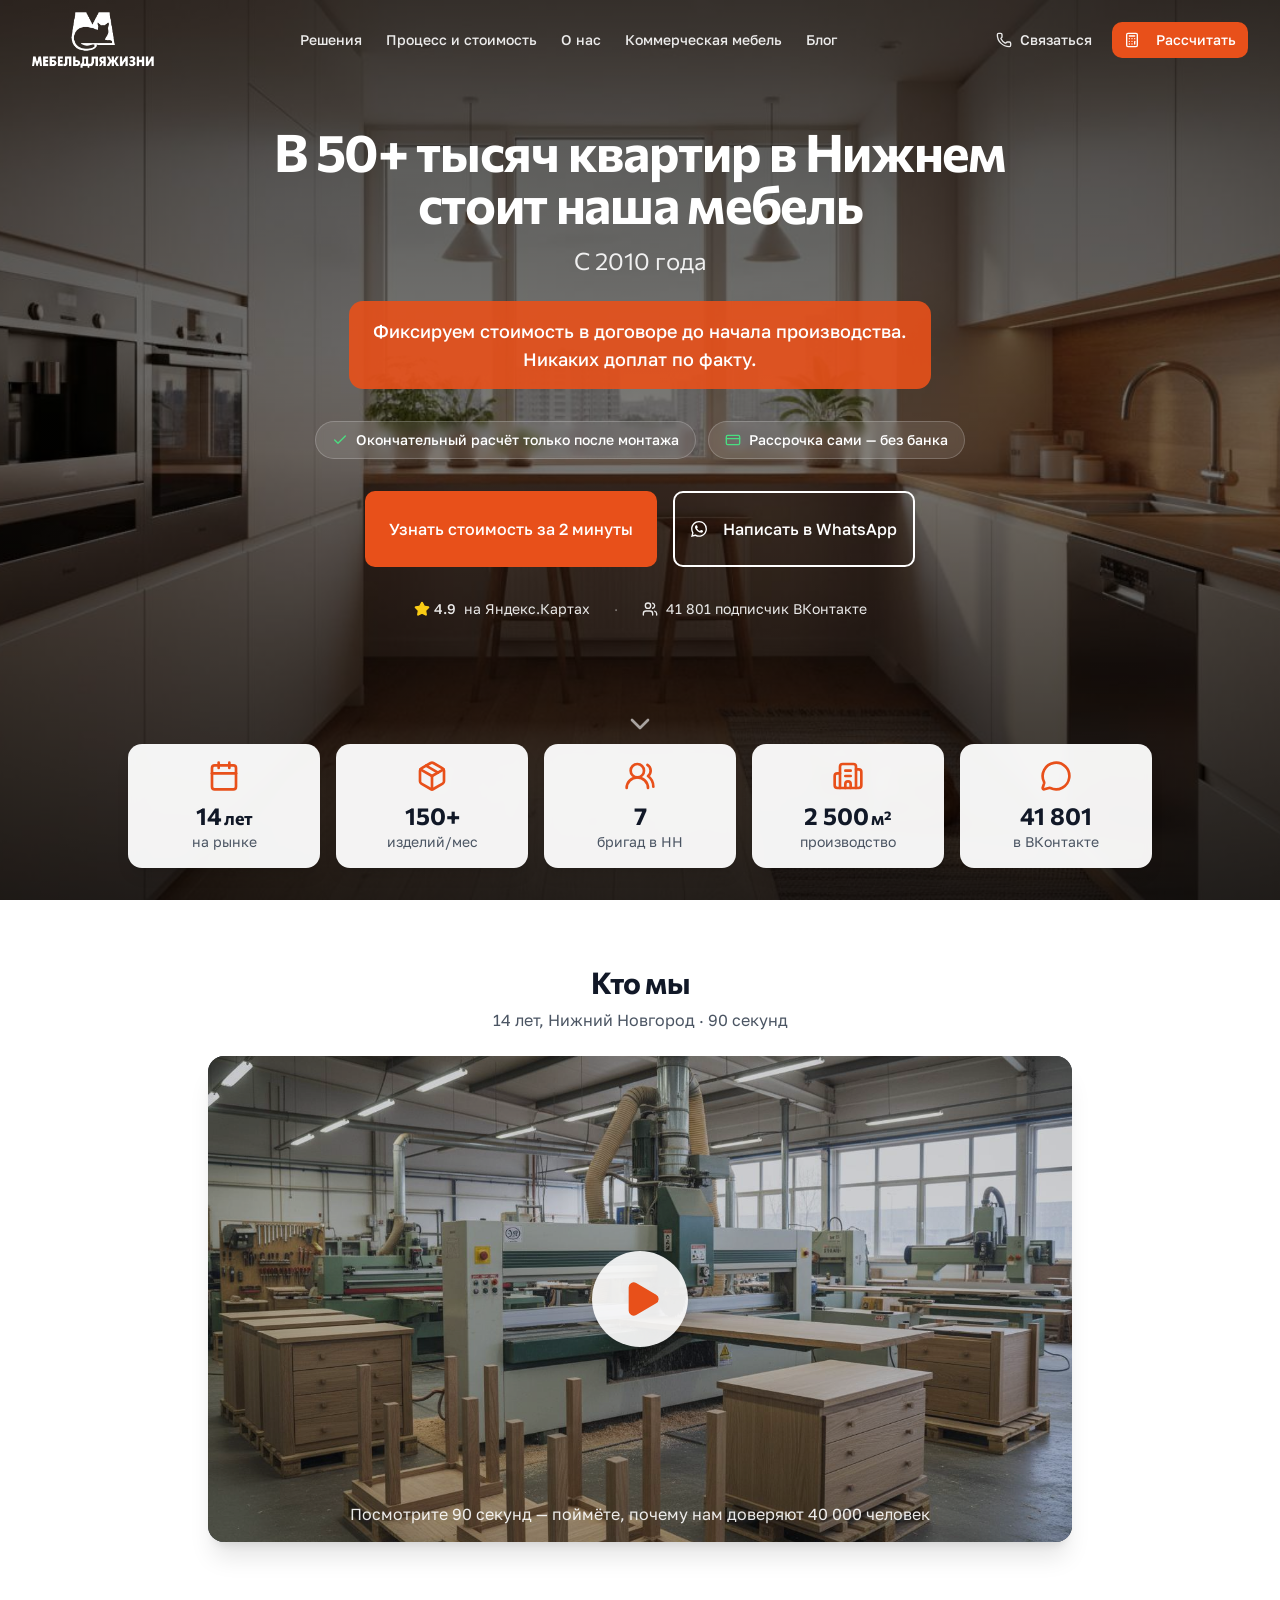
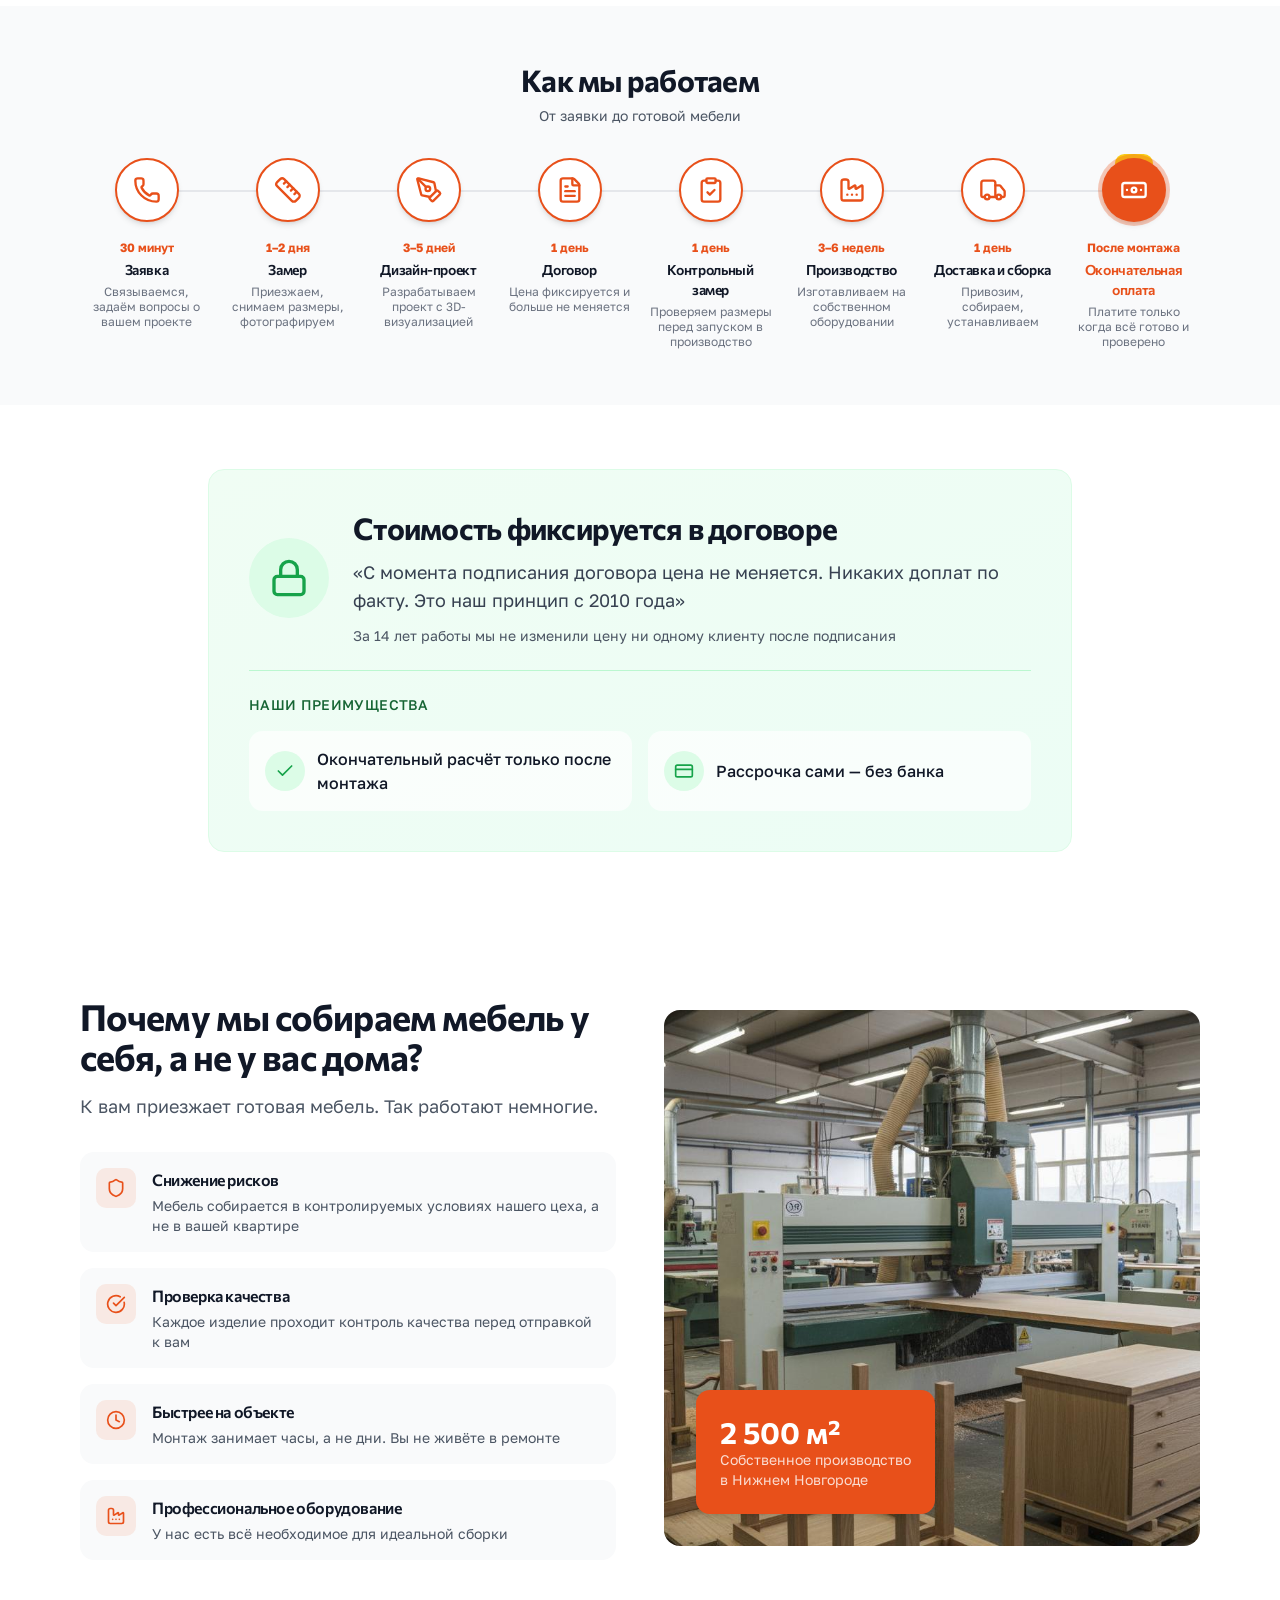
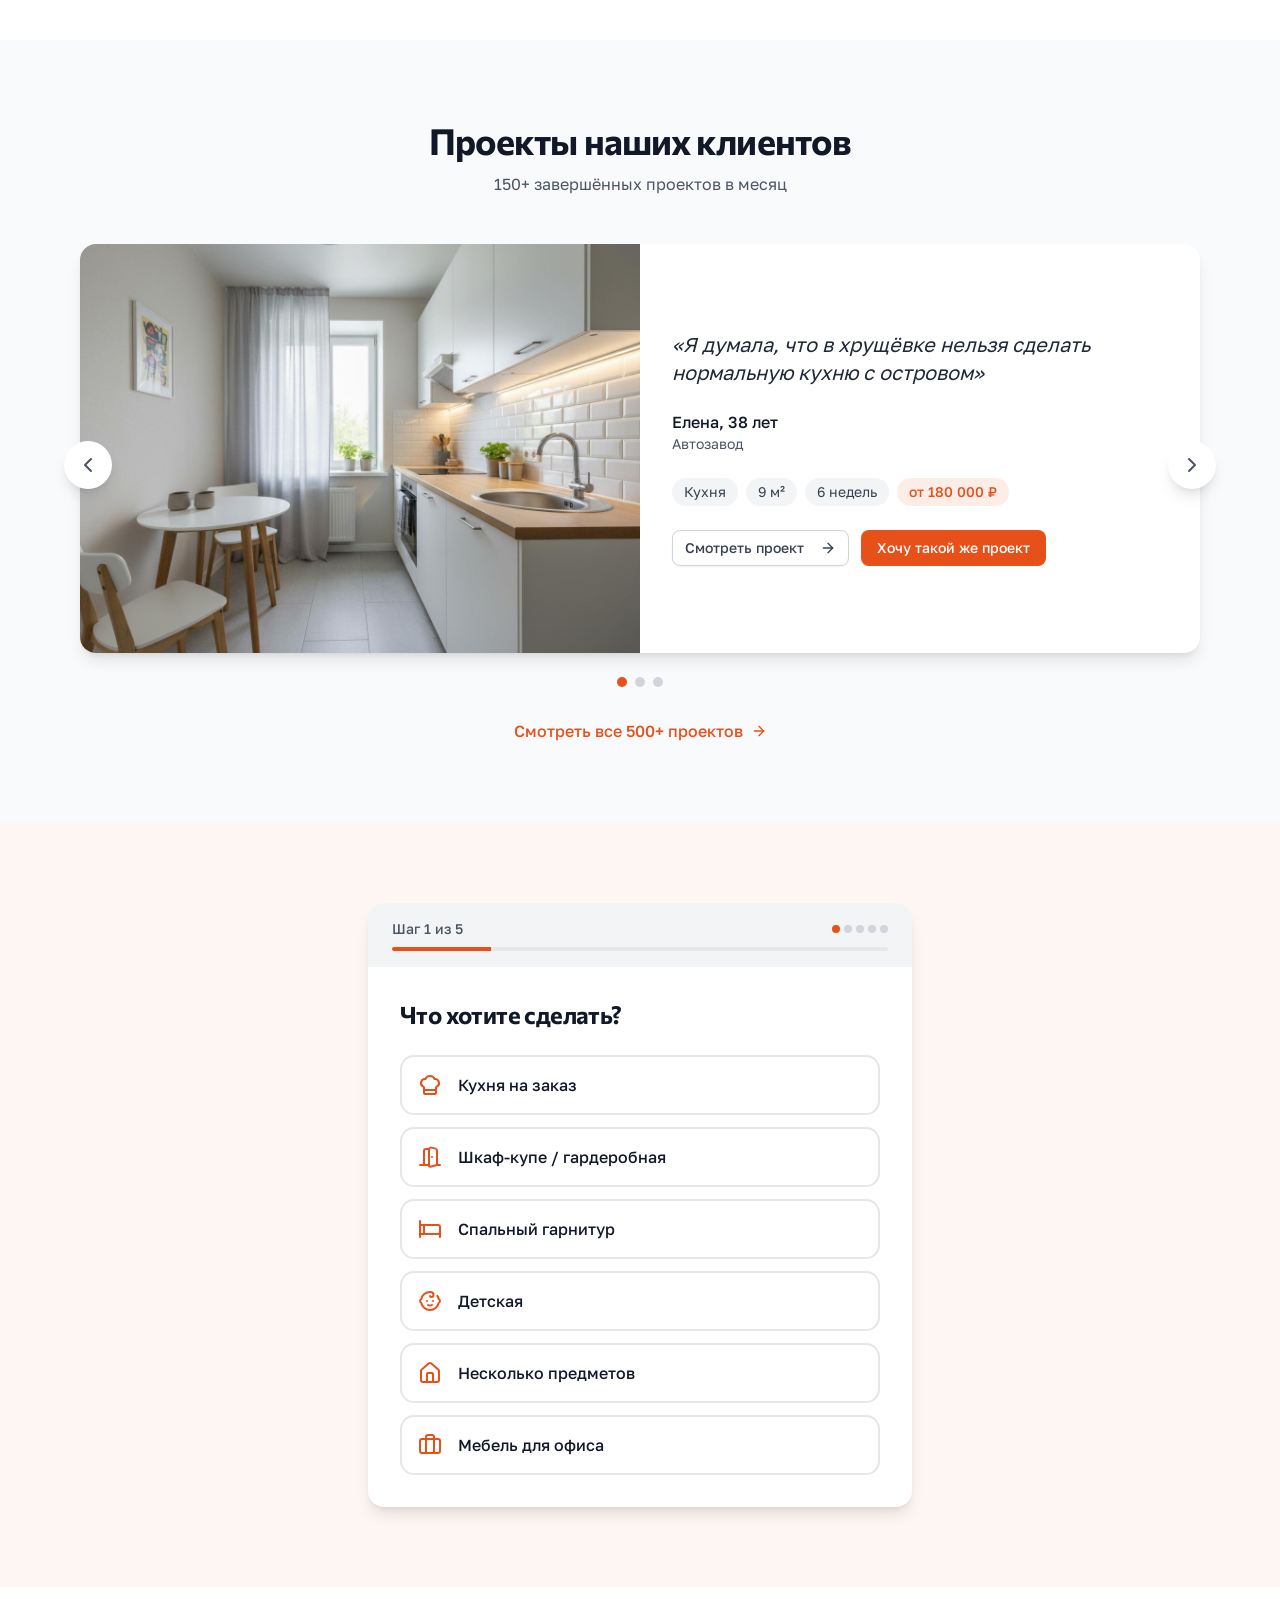
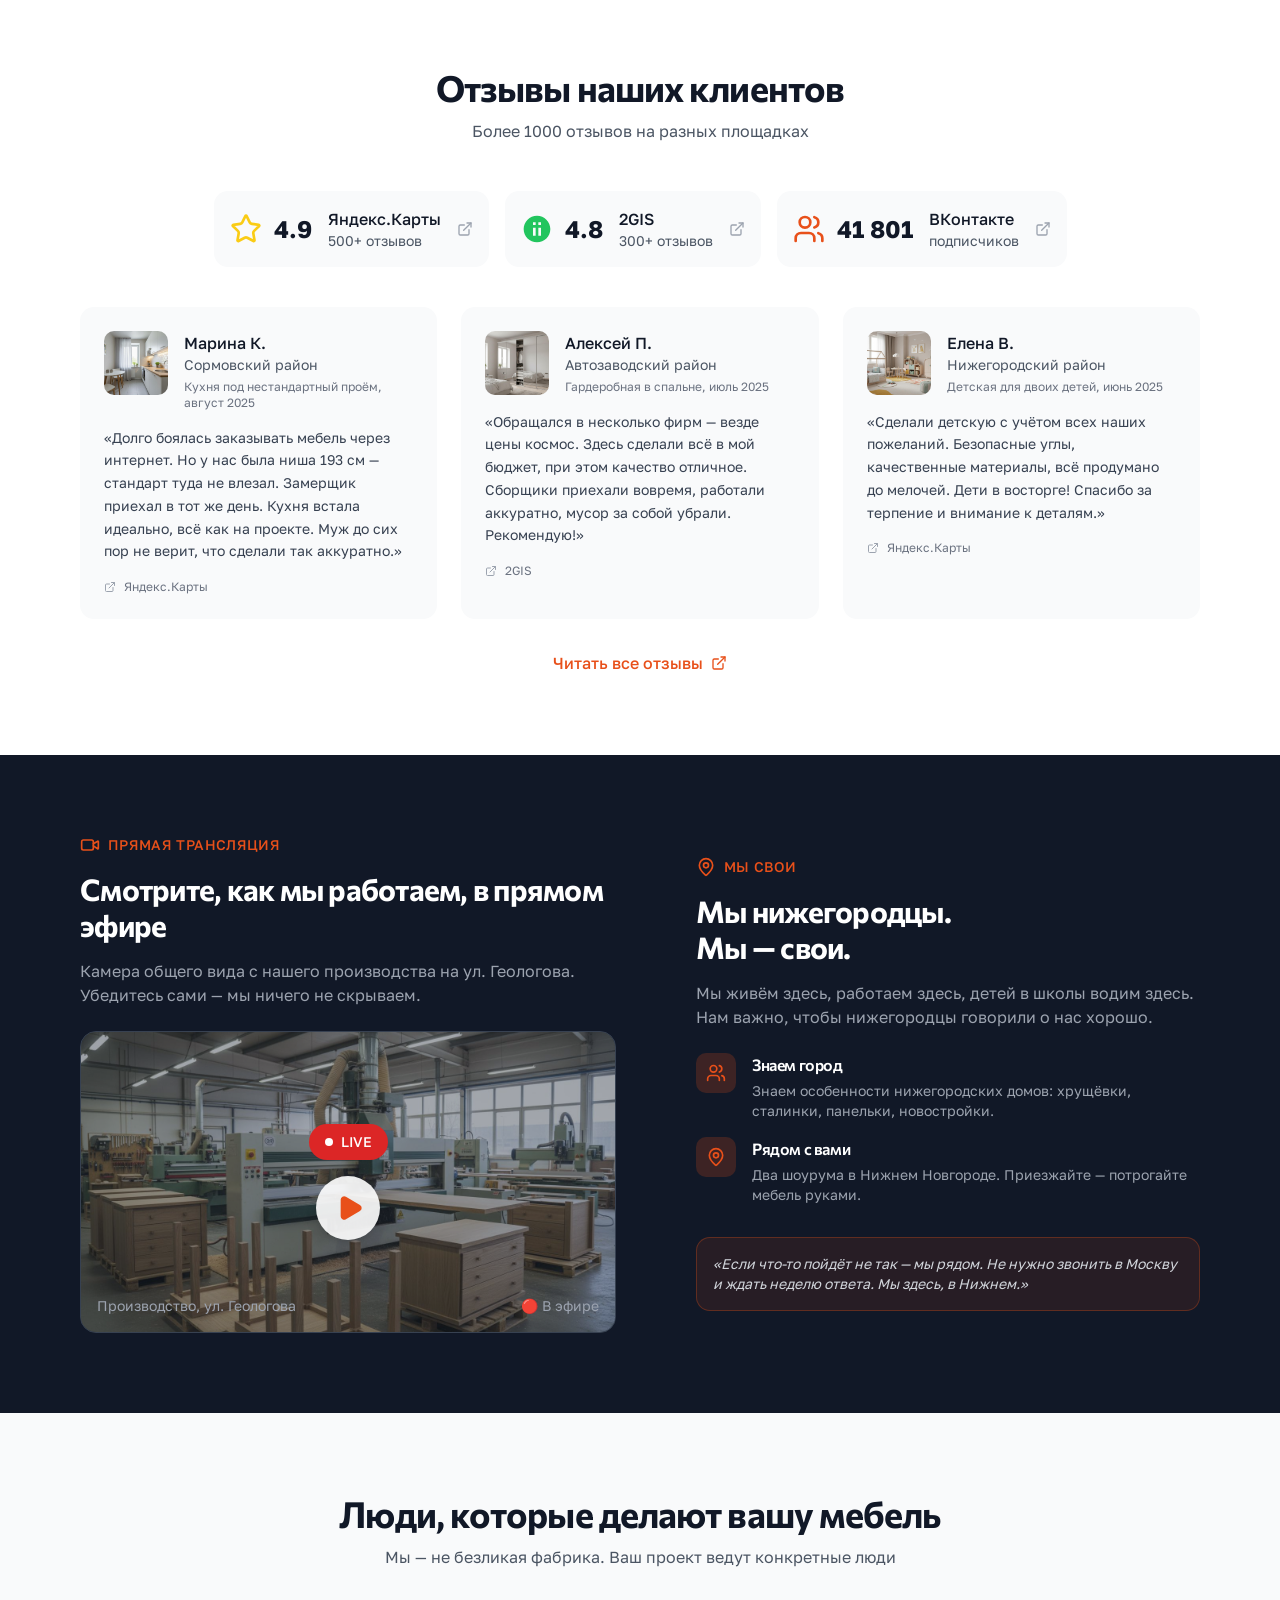
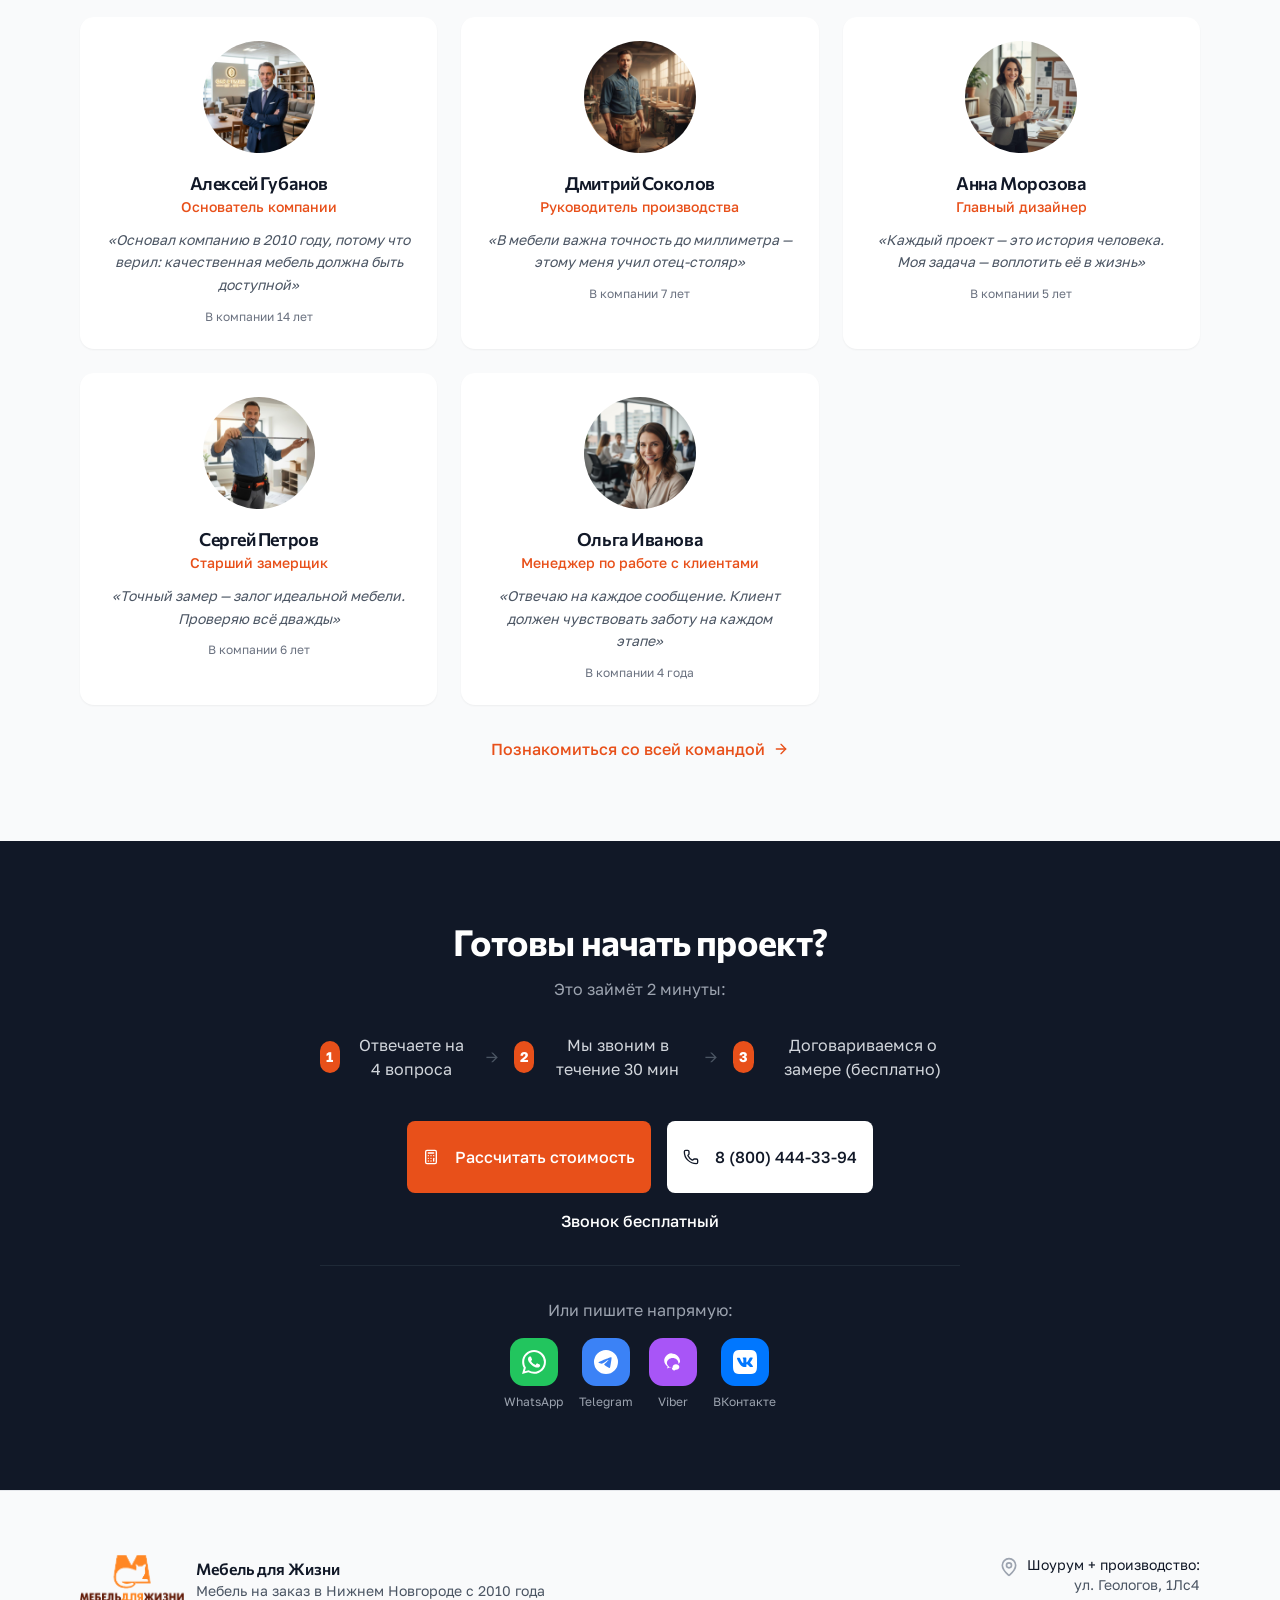
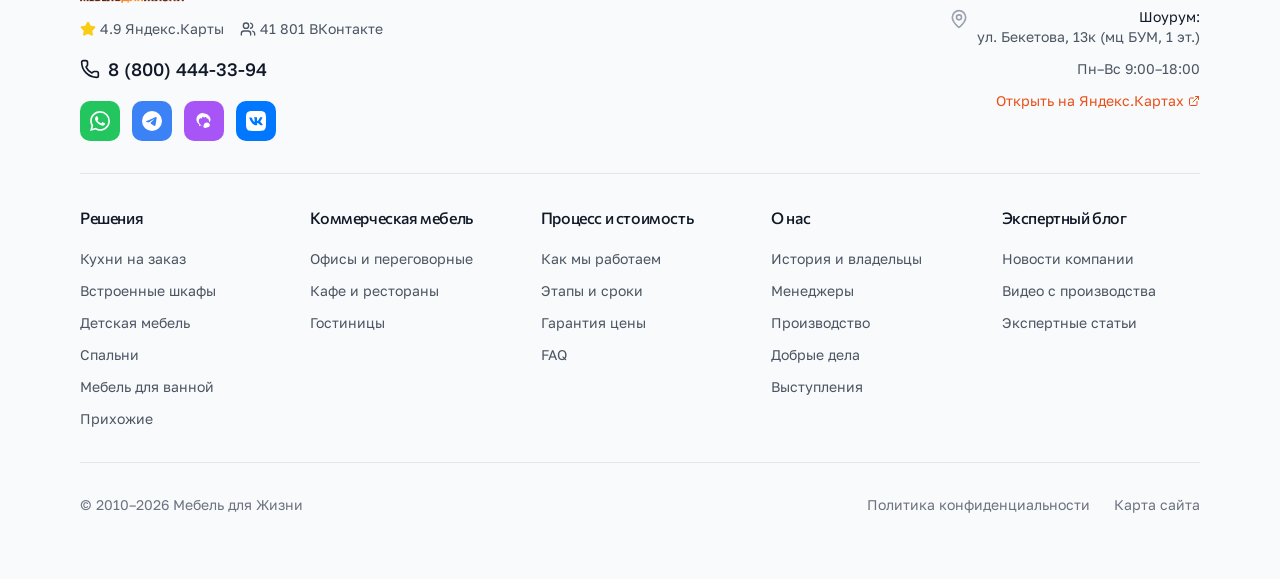
==== commit 975f2f3d: "Deploy site v3 from Сайт версия 3" ====
--- a/index.html
+++ b/index.html
@@ -8,8 +8,8 @@
     <link rel="preconnect" href="https://fonts.googleapis.com">
     <link rel="preconnect" href="https://fonts.gstatic.com" crossorigin>
     <link href="https://fonts.googleapis.com/css2?family=Commissioner:wght@400;500;600;700&family=Golos+Text:wght@400;500;600;700&display=swap" rel="stylesheet">
-    <script type="module" crossorigin src="./assets/index-CHPDnWvV.js"></script>
-    <link rel="stylesheet" crossorigin href="./assets/index-CnTmiqoc.css">
+    <script type="module" crossorigin src="./assets/index-DaVJQkf0.js"></script>
+    <link rel="stylesheet" crossorigin href="./assets/index-C-gmSqpP.css">
   </head>
   <body>
     <div id="root"></div>
--- a/assets/index-C-gmSqpP.css
+++ b/assets/index-C-gmSqpP.css
@@ -0,0 +1 @@
+*,:before,:after{--tw-border-spacing-x: 0;--tw-border-spacing-y: 0;--tw-translate-x: 0;--tw-translate-y: 0;--tw-rotate: 0;--tw-skew-x: 0;--tw-skew-y: 0;--tw-scale-x: 1;--tw-scale-y: 1;--tw-pan-x: ;--tw-pan-y: ;--tw-pinch-zoom: ;--tw-scroll-snap-strictness: proximity;--tw-gradient-from-position: ;--tw-gradient-via-position: ;--tw-gradient-to-position: ;--tw-ordinal: ;--tw-slashed-zero: ;--tw-numeric-figure: ;--tw-numeric-spacing: ;--tw-numeric-fraction: ;--tw-ring-inset: ;--tw-ring-offset-width: 0px;--tw-ring-offset-color: #fff;--tw-ring-color: rgb(59 130 246 / .5);--tw-ring-offset-shadow: 0 0 #0000;--tw-ring-shadow: 0 0 #0000;--tw-shadow: 0 0 #0000;--tw-shadow-colored: 0 0 #0000;--tw-blur: ;--tw-brightness: ;--tw-contrast: ;--tw-grayscale: ;--tw-hue-rotate: ;--tw-invert: ;--tw-saturate: ;--tw-sepia: ;--tw-drop-shadow: ;--tw-backdrop-blur: ;--tw-backdrop-brightness: ;--tw-backdrop-contrast: ;--tw-backdrop-grayscale: ;--tw-backdrop-hue-rotate: ;--tw-backdrop-invert: ;--tw-backdrop-opacity: ;--tw-backdrop-saturate: ;--tw-backdrop-sepia: ;--tw-contain-size: ;--tw-contain-layout: ;--tw-contain-paint: ;--tw-contain-style: }::backdrop{--tw-border-spacing-x: 0;--tw-border-spacing-y: 0;--tw-translate-x: 0;--tw-translate-y: 0;--tw-rotate: 0;--tw-skew-x: 0;--tw-skew-y: 0;--tw-scale-x: 1;--tw-scale-y: 1;--tw-pan-x: ;--tw-pan-y: ;--tw-pinch-zoom: ;--tw-scroll-snap-strictness: proximity;--tw-gradient-from-position: ;--tw-gradient-via-position: ;--tw-gradient-to-position: ;--tw-ordinal: ;--tw-slashed-zero: ;--tw-numeric-figure: ;--tw-numeric-spacing: ;--tw-numeric-fraction: ;--tw-ring-inset: ;--tw-ring-offset-width: 0px;--tw-ring-offset-color: #fff;--tw-ring-color: rgb(59 130 246 / .5);--tw-ring-offset-shadow: 0 0 #0000;--tw-ring-shadow: 0 0 #0000;--tw-shadow: 0 0 #0000;--tw-shadow-colored: 0 0 #0000;--tw-blur: ;--tw-brightness: ;--tw-contrast: ;--tw-grayscale: ;--tw-hue-rotate: ;--tw-invert: ;--tw-saturate: ;--tw-sepia: ;--tw-drop-shadow: ;--tw-backdrop-blur: ;--tw-backdrop-brightness: ;--tw-backdrop-contrast: ;--tw-backdrop-grayscale: ;--tw-backdrop-hue-rotate: ;--tw-backdrop-invert: ;--tw-backdrop-opacity: ;--tw-backdrop-saturate: ;--tw-backdrop-sepia: ;--tw-contain-size: ;--tw-contain-layout: ;--tw-contain-paint: ;--tw-contain-style: }*,:before,:after{box-sizing:border-box;border-width:0;border-style:solid;border-color:#e5e7eb}:before,:after{--tw-content: ""}html,:host{line-height:1.5;-webkit-text-size-adjust:100%;-moz-tab-size:4;-o-tab-size:4;tab-size:4;font-family:ui-sans-serif,system-ui,sans-serif,"Apple Color Emoji","Segoe UI Emoji",Segoe UI Symbol,"Noto Color Emoji";font-feature-settings:normal;font-variation-settings:normal;-webkit-tap-highlight-color:transparent}body{margin:0;line-height:inherit}hr{height:0;color:inherit;border-top-width:1px}abbr:where([title]){-webkit-text-decoration:underline dotted;text-decoration:underline dotted}h1,h2,h3,h4,h5,h6{font-size:inherit;font-weight:inherit}a{color:inherit;text-decoration:inherit}b,strong{font-weight:bolder}code,kbd,samp,pre{font-family:ui-monospace,SFMono-Regular,Menlo,Monaco,Consolas,Liberation Mono,Courier New,monospace;font-feature-settings:normal;font-variation-settings:normal;font-size:1em}small{font-size:80%}sub,sup{font-size:75%;line-height:0;position:relative;vertical-align:baseline}sub{bottom:-.25em}sup{top:-.5em}table{text-indent:0;border-color:inherit;border-collapse:collapse}button,input,optgroup,select,textarea{font-family:inherit;font-feature-settings:inherit;font-variation-settings:inherit;font-size:100%;font-weight:inherit;line-height:inherit;letter-spacing:inherit;color:inherit;margin:0;padding:0}button,select{text-transform:none}button,input:where([type=button]),input:where([type=reset]),input:where([type=submit]){-webkit-appearance:button;background-color:transparent;background-image:none}:-moz-focusring{outline:auto}:-moz-ui-invalid{box-shadow:none}progress{vertical-align:baseline}::-webkit-inner-spin-button,::-webkit-outer-spin-button{height:auto}[type=search]{-webkit-appearance:textfield;outline-offset:-2px}::-webkit-search-decoration{-webkit-appearance:none}::-webkit-file-upload-button{-webkit-appearance:button;font:inherit}summary{display:list-item}blockquote,dl,dd,h1,h2,h3,h4,h5,h6,hr,figure,p,pre{margin:0}fieldset{margin:0;padding:0}legend{padding:0}ol,ul,menu{list-style:none;margin:0;padding:0}dialog{padding:0}textarea{resize:vertical}input::-moz-placeholder,textarea::-moz-placeholder{opacity:1;color:#9ca3af}input::placeholder,textarea::placeholder{opacity:1;color:#9ca3af}button,[role=button]{cursor:pointer}:disabled{cursor:default}img,svg,video,canvas,audio,iframe,embed,object{display:block;vertical-align:middle}img,video{max-width:100%;height:auto}[hidden]:where(:not([hidden=until-found])){display:none}:root{--background: 0 0% 100%;--foreground: 240 10% 3.9%;--card: 0 0% 100%;--card-foreground: 240 10% 3.9%;--popover: 0 0% 100%;--popover-foreground: 240 10% 3.9%;--primary: 240 5.9% 10%;--primary-foreground: 0 0% 98%;--secondary: 240 4.8% 95.9%;--secondary-foreground: 240 5.9% 10%;--muted: 240 4.8% 95.9%;--muted-foreground: 240 3.8% 46.1%;--accent: 240 4.8% 95.9%;--accent-foreground: 240 5.9% 10%;--destructive: 0 84.2% 60.2%;--destructive-foreground: 0 0% 98%;--border: 240 5.9% 90%;--input: 240 5.9% 90%;--ring: 240 5.9% 10%;--radius: .625rem;--sidebar-background: 0 0% 98%;--sidebar-foreground: 240 5.3% 26.1%;--sidebar-primary: 240 5.9% 10%;--sidebar-primary-foreground: 0 0% 98%;--sidebar-accent: 240 4.8% 95.9%;--sidebar-accent-foreground: 240 5.9% 10%;--sidebar-border: 220 13% 91%;--sidebar-ring: 217.2 91.2% 59.8%}.dark{--background: 240 10% 3.9%;--foreground: 0 0% 98%;--card: 240 10% 3.9%;--card-foreground: 0 0% 98%;--popover: 240 10% 3.9%;--popover-foreground: 0 0% 98%;--primary: 0 0% 98%;--primary-foreground: 240 5.9% 10%;--secondary: 240 3.7% 15.9%;--secondary-foreground: 0 0% 98%;--muted: 240 3.7% 15.9%;--muted-foreground: 240 5% 64.9%;--accent: 240 3.7% 15.9%;--accent-foreground: 0 0% 98%;--destructive: 0 62.8% 30.6%;--destructive-foreground: 0 0% 98%;--border: 240 3.7% 15.9%;--input: 240 3.7% 15.9%;--ring: 240 4.9% 83.9%;--sidebar-background: 240 5.9% 10%;--sidebar-foreground: 240 4.8% 95.9%;--sidebar-primary: 224.3 76.3% 48%;--sidebar-primary-foreground: 0 0% 100%;--sidebar-accent: 240 3.7% 15.9%;--sidebar-accent-foreground: 240 4.8% 95.9%;--sidebar-border: 240 3.7% 15.9%;--sidebar-ring: 217.2 91.2% 59.8%}*{border-color:hsl(var(--border))}html{scroll-behavior:smooth}body{background-color:hsl(var(--background));font-family:Golos Text,sans-serif;color:hsl(var(--foreground));-webkit-font-smoothing:antialiased;-moz-osx-font-smoothing:grayscale;font-feature-settings:"kern" 1,"liga" 1}h1,h2,h3,h4,h5,h6{font-family:Commissioner,sans-serif;font-weight:600;letter-spacing:-.025em}.sr-only{position:absolute;width:1px;height:1px;padding:0;margin:-1px;overflow:hidden;clip:rect(0,0,0,0);white-space:nowrap;border-width:0}.pointer-events-none{pointer-events:none}.visible{visibility:visible}.invisible{visibility:hidden}.fixed{position:fixed}.absolute{position:absolute}.relative{position:relative}.inset-0{inset:0}.inset-x-0{left:0;right:0}.inset-y-0{top:0;bottom:0}.-bottom-12{bottom:-3rem}.-bottom-4{bottom:-1rem}.-left-12{left:-3rem}.-left-4{left:-1rem}.-right-12{right:-3rem}.-top-1{top:-.25rem}.-top-12{top:-3rem}.bottom-0{bottom:0}.bottom-32{bottom:8rem}.bottom-4{bottom:1rem}.left-0{left:0}.left-1\/2{left:50%}.left-2{left:.5rem}.left-4{left:1rem}.left-\[4\%\]{left:4%}.left-\[50\%\]{left:50%}.right-0{right:0}.right-1{right:.25rem}.right-2{right:.5rem}.right-3{right:.75rem}.right-4{right:1rem}.right-\[4\%\]{right:4%}.top-0{top:0}.top-1\.5{top:.375rem}.top-1\/2{top:50%}.top-3\.5{top:.875rem}.top-4{top:1rem}.top-8{top:2rem}.top-\[1px\]{top:1px}.top-\[50\%\]{top:50%}.top-\[60\%\]{top:60%}.top-full{top:100%}.isolate{isolation:isolate}.z-10{z-index:10}.z-20{z-index:20}.z-50{z-index:50}.z-\[1\]{z-index:1}.order-first{order:-9999}.order-last{order:9999}.col-span-2{grid-column:span 2 / span 2}.col-start-2{grid-column-start:2}.row-span-2{grid-row:span 2 / span 2}.row-start-1{grid-row-start:1}.\!m-0{margin:0!important}.-mx-1{margin-left:-.25rem;margin-right:-.25rem}.-my-2{margin-top:-.5rem;margin-bottom:-.5rem}.mx-2{margin-left:.5rem;margin-right:.5rem}.mx-3\.5{margin-left:.875rem;margin-right:.875rem}.mx-auto{margin-left:auto;margin-right:auto}.my-0{margin-top:0;margin-bottom:0}.my-0\.5{margin-top:.125rem;margin-bottom:.125rem}.my-1{margin-top:.25rem;margin-bottom:.25rem}.-ml-4{margin-left:-1rem}.-mt-4{margin-top:-1rem}.mb-1{margin-bottom:.25rem}.mb-10{margin-bottom:2.5rem}.mb-2{margin-bottom:.5rem}.mb-3{margin-bottom:.75rem}.mb-4{margin-bottom:1rem}.mb-6{margin-bottom:1.5rem}.mb-8{margin-bottom:2rem}.ml-0\.5{margin-left:.125rem}.ml-1{margin-left:.25rem}.ml-2{margin-left:.5rem}.ml-4{margin-left:1rem}.ml-auto{margin-left:auto}.mr-2{margin-right:.5rem}.mt-0\.5{margin-top:.125rem}.mt-1{margin-top:.25rem}.mt-1\.5{margin-top:.375rem}.mt-2{margin-top:.5rem}.mt-3{margin-top:.75rem}.mt-4{margin-top:1rem}.mt-6{margin-top:1.5rem}.mt-8{margin-top:2rem}.mt-auto{margin-top:auto}.line-clamp-1{overflow:hidden;display:-webkit-box;-webkit-box-orient:vertical;-webkit-line-clamp:1}.line-clamp-2{overflow:hidden;display:-webkit-box;-webkit-box-orient:vertical;-webkit-line-clamp:2}.block{display:block}.inline-block{display:inline-block}.flex{display:flex}.inline-flex{display:inline-flex}.table{display:table}.table-caption{display:table-caption}.table-cell{display:table-cell}.table-row{display:table-row}.grid{display:grid}.hidden{display:none}.aspect-\[4\/3\]{aspect-ratio:4/3}.aspect-square{aspect-ratio:1 / 1}.aspect-video{aspect-ratio:16 / 9}.size-10{width:2.5rem;height:2.5rem}.size-2{width:.5rem;height:.5rem}.size-2\.5{width:.625rem;height:.625rem}.size-3{width:.75rem;height:.75rem}.size-3\.5{width:.875rem;height:.875rem}.size-4{width:1rem;height:1rem}.size-6{width:1.5rem;height:1.5rem}.size-7{width:1.75rem;height:1.75rem}.size-8{width:2rem;height:2rem}.size-9{width:2.25rem;height:2.25rem}.size-auto{width:auto;height:auto}.size-full{width:100%;height:100%}.h-0\.5{height:.125rem}.h-1{height:.25rem}.h-1\.5{height:.375rem}.h-10{height:2.5rem}.h-12{height:3rem}.h-16{height:4rem}.h-2{height:.5rem}.h-2\.5{height:.625rem}.h-20{height:5rem}.h-24{height:6rem}.h-28{height:7rem}.h-3{height:.75rem}.h-4{height:1rem}.h-5{height:1.25rem}.h-6{height:1.5rem}.h-7{height:1.75rem}.h-8{height:2rem}.h-9{height:2.25rem}.h-\[1\.15rem\]{height:1.15rem}.h-\[60px\]{height:60px}.h-\[calc\(100\%-1px\)\]{height:calc(100% - 1px)}.h-\[var\(--radix-navigation-menu-viewport-height\)\]{height:var(--radix-navigation-menu-viewport-height)}.h-\[var\(--radix-select-trigger-height\)\]{height:var(--radix-select-trigger-height)}.h-auto{height:auto}.h-full{height:100%}.h-px{height:1px}.h-svh{height:100svh}.max-h-\[300px\]{max-height:300px}.min-h-0{min-height:0px}.min-h-16{min-height:4rem}.min-h-4{min-height:1rem}.min-h-screen{min-height:100vh}.min-h-svh{min-height:100svh}.w-0{width:0px}.w-1{width:.25rem}.w-10{width:2.5rem}.w-12{width:3rem}.w-16{width:4rem}.w-2{width:.5rem}.w-2\.5{width:.625rem}.w-20{width:5rem}.w-24{width:6rem}.w-28{width:7rem}.w-3{width:.75rem}.w-3\/4{width:75%}.w-4{width:1rem}.w-48{width:12rem}.w-5{width:1.25rem}.w-6{width:1.5rem}.w-64{width:16rem}.w-7{width:1.75rem}.w-72{width:18rem}.w-8{width:2rem}.w-9{width:2.25rem}.w-\[100px\]{width:100px}.w-\[300px\]{width:300px}.w-auto{width:auto}.w-fit{width:-moz-fit-content;width:fit-content}.w-full{width:100%}.w-max{width:-moz-max-content;width:max-content}.w-px{width:1px}.min-w-0{min-width:0px}.min-w-10{min-width:2.5rem}.min-w-5{min-width:1.25rem}.min-w-8{min-width:2rem}.min-w-9{min-width:2.25rem}.min-w-\[12rem\]{min-width:12rem}.min-w-\[8rem\]{min-width:8rem}.min-w-\[var\(--radix-select-trigger-width\)\]{min-width:var(--radix-select-trigger-width)}.max-w-2xl{max-width:42rem}.max-w-4xl{max-width:56rem}.max-w-5xl{max-width:64rem}.max-w-6xl{max-width:72rem}.max-w-\[calc\(100\%-2rem\)\]{max-width:calc(100% - 2rem)}.max-w-max{max-width:-moz-max-content;max-width:max-content}.max-w-sm{max-width:24rem}.max-w-xl{max-width:36rem}.flex-1{flex:1 1 0%}.flex-shrink-0,.shrink-0{flex-shrink:0}.grow{flex-grow:1}.grow-0{flex-grow:0}.basis-full{flex-basis:100%}.caption-bottom{caption-side:bottom}.border-collapse{border-collapse:collapse}.-translate-x-1\/2{--tw-translate-x: -50%;transform:translate(var(--tw-translate-x),var(--tw-translate-y)) rotate(var(--tw-rotate)) skew(var(--tw-skew-x)) skewY(var(--tw-skew-y)) scaleX(var(--tw-scale-x)) scaleY(var(--tw-scale-y))}.-translate-x-4{--tw-translate-x: -1rem;transform:translate(var(--tw-translate-x),var(--tw-translate-y)) rotate(var(--tw-rotate)) skew(var(--tw-skew-x)) skewY(var(--tw-skew-y)) scaleX(var(--tw-scale-x)) scaleY(var(--tw-scale-y))}.-translate-x-px{--tw-translate-x: -1px;transform:translate(var(--tw-translate-x),var(--tw-translate-y)) rotate(var(--tw-rotate)) skew(var(--tw-skew-x)) skewY(var(--tw-skew-y)) scaleX(var(--tw-scale-x)) scaleY(var(--tw-scale-y))}.-translate-y-1\/2{--tw-translate-y: -50%;transform:translate(var(--tw-translate-x),var(--tw-translate-y)) rotate(var(--tw-rotate)) skew(var(--tw-skew-x)) skewY(var(--tw-skew-y)) scaleX(var(--tw-scale-x)) scaleY(var(--tw-scale-y))}.translate-x-4{--tw-translate-x: 1rem;transform:translate(var(--tw-translate-x),var(--tw-translate-y)) rotate(var(--tw-rotate)) skew(var(--tw-skew-x)) skewY(var(--tw-skew-y)) scaleX(var(--tw-scale-x)) scaleY(var(--tw-scale-y))}.translate-x-\[-50\%\]{--tw-translate-x: -50%;transform:translate(var(--tw-translate-x),var(--tw-translate-y)) rotate(var(--tw-rotate)) skew(var(--tw-skew-x)) skewY(var(--tw-skew-y)) scaleX(var(--tw-scale-x)) scaleY(var(--tw-scale-y))}.translate-x-px{--tw-translate-x: 1px;transform:translate(var(--tw-translate-x),var(--tw-translate-y)) rotate(var(--tw-rotate)) skew(var(--tw-skew-x)) skewY(var(--tw-skew-y)) scaleX(var(--tw-scale-x)) scaleY(var(--tw-scale-y))}.translate-y-0\.5{--tw-translate-y: .125rem;transform:translate(var(--tw-translate-x),var(--tw-translate-y)) rotate(var(--tw-rotate)) skew(var(--tw-skew-x)) skewY(var(--tw-skew-y)) scaleX(var(--tw-scale-x)) scaleY(var(--tw-scale-y))}.translate-y-\[-50\%\]{--tw-translate-y: -50%;transform:translate(var(--tw-translate-x),var(--tw-translate-y)) rotate(var(--tw-rotate)) skew(var(--tw-skew-x)) skewY(var(--tw-skew-y)) scaleX(var(--tw-scale-x)) scaleY(var(--tw-scale-y))}.translate-y-\[calc\(-50\%_-_2px\)\]{--tw-translate-y: calc(-50% - 2px) ;transform:translate(var(--tw-translate-x),var(--tw-translate-y)) rotate(var(--tw-rotate)) skew(var(--tw-skew-x)) skewY(var(--tw-skew-y)) scaleX(var(--tw-scale-x)) scaleY(var(--tw-scale-y))}.rotate-45{--tw-rotate: 45deg;transform:translate(var(--tw-translate-x),var(--tw-translate-y)) rotate(var(--tw-rotate)) skew(var(--tw-skew-x)) skewY(var(--tw-skew-y)) scaleX(var(--tw-scale-x)) scaleY(var(--tw-scale-y))}.rotate-90{--tw-rotate: 90deg;transform:translate(var(--tw-translate-x),var(--tw-translate-y)) rotate(var(--tw-rotate)) skew(var(--tw-skew-x)) skewY(var(--tw-skew-y)) scaleX(var(--tw-scale-x)) scaleY(var(--tw-scale-y))}.transform{transform:translate(var(--tw-translate-x),var(--tw-translate-y)) rotate(var(--tw-rotate)) skew(var(--tw-skew-x)) skewY(var(--tw-skew-y)) scaleX(var(--tw-scale-x)) scaleY(var(--tw-scale-y))}@keyframes bounce{0%,to{transform:translateY(-25%);animation-timing-function:cubic-bezier(.8,0,1,1)}50%{transform:none;animation-timing-function:cubic-bezier(0,0,.2,1)}}.animate-bounce{animation:bounce 1s infinite}@keyframes caret-blink{0%,70%,to{opacity:1}20%,50%{opacity:0}}.animate-caret-blink{animation:caret-blink 1.25s ease-out infinite}@keyframes pulse{50%{opacity:.5}}.animate-pulse{animation:pulse 2s cubic-bezier(.4,0,.6,1) infinite}@keyframes spin{to{transform:rotate(360deg)}}.animate-spin{animation:spin 1s linear infinite}.cursor-default{cursor:default}.cursor-pointer{cursor:pointer}.cursor-text{cursor:text}.touch-none{touch-action:none}.select-none{-webkit-user-select:none;-moz-user-select:none;user-select:none}.resize-none{resize:none}.scroll-my-1{scroll-margin-top:.25rem;scroll-margin-bottom:.25rem}.scroll-py-1{scroll-padding-top:.25rem;scroll-padding-bottom:.25rem}.list-disc{list-style-type:disc}.list-none{list-style-type:none}.auto-rows-min{grid-auto-rows:min-content}.grid-cols-2{grid-template-columns:repeat(2,minmax(0,1fr))}.grid-cols-4{grid-template-columns:repeat(4,minmax(0,1fr))}.grid-cols-5{grid-template-columns:repeat(5,minmax(0,1fr))}.grid-cols-8{grid-template-columns:repeat(8,minmax(0,1fr))}.grid-cols-\[0_1fr\]{grid-template-columns:0 1fr}.grid-rows-\[auto_auto\]{grid-template-rows:auto auto}.flex-row{flex-direction:row}.flex-col{flex-direction:column}.flex-col-reverse{flex-direction:column-reverse}.flex-wrap{flex-wrap:wrap}.place-content-center{place-content:center}.items-start{align-items:flex-start}.items-end{align-items:flex-end}.items-center{align-items:center}.items-stretch{align-items:stretch}.justify-start{justify-content:flex-start}.justify-center{justify-content:center}.justify-between{justify-content:space-between}.justify-around{justify-content:space-around}.justify-items-start{justify-items:start}.gap-0\.5{gap:.125rem}.gap-1{gap:.25rem}.gap-1\.5{gap:.375rem}.gap-2{gap:.5rem}.gap-2\.5{gap:.625rem}.gap-3{gap:.75rem}.gap-4{gap:1rem}.gap-6{gap:1.5rem}.gap-7{gap:1.75rem}.gap-8{gap:2rem}.gap-\[--spacing\(var\(--gap\)\)\]{gap:var(--spacing(var(--gap)))}.gap-y-0\.5{row-gap:.125rem}.space-y-2>:not([hidden])~:not([hidden]){--tw-space-y-reverse: 0;margin-top:calc(.5rem * calc(1 - var(--tw-space-y-reverse)));margin-bottom:calc(.5rem * var(--tw-space-y-reverse))}.space-y-3>:not([hidden])~:not([hidden]){--tw-space-y-reverse: 0;margin-top:calc(.75rem * calc(1 - var(--tw-space-y-reverse)));margin-bottom:calc(.75rem * var(--tw-space-y-reverse))}.space-y-4>:not([hidden])~:not([hidden]){--tw-space-y-reverse: 0;margin-top:calc(1rem * calc(1 - var(--tw-space-y-reverse)));margin-bottom:calc(1rem * var(--tw-space-y-reverse))}.self-start{align-self:flex-start}.self-stretch{align-self:stretch}.justify-self-end{justify-self:end}.overflow-auto{overflow:auto}.overflow-hidden{overflow:hidden}.overflow-x-auto{overflow-x:auto}.overflow-y-auto{overflow-y:auto}.overflow-x-hidden{overflow-x:hidden}.whitespace-nowrap{white-space:nowrap}.break-words{overflow-wrap:break-word}.rounded-2xl{border-radius:1rem}.rounded-\[2px\]{border-radius:2px}.rounded-\[4px\]{border-radius:4px}.rounded-\[calc\(var\(--radius\)-5px\)\]{border-radius:calc(var(--radius) - 5px)}.rounded-\[inherit\]{border-radius:inherit}.rounded-full{border-radius:9999px}.rounded-lg{border-radius:var(--radius)}.rounded-md{border-radius:calc(var(--radius) - 2px)}.rounded-none{border-radius:0}.rounded-sm{border-radius:calc(var(--radius) - 4px)}.rounded-xl{border-radius:calc(var(--radius) + 4px)}.rounded-xs{border-radius:calc(var(--radius) - 6px)}.rounded-l-md{border-top-left-radius:calc(var(--radius) - 2px);border-bottom-left-radius:calc(var(--radius) - 2px)}.rounded-r-md{border-top-right-radius:calc(var(--radius) - 2px);border-bottom-right-radius:calc(var(--radius) - 2px)}.rounded-tl-sm{border-top-left-radius:calc(var(--radius) - 4px)}.border{border-width:1px}.border-0{border-width:0px}.border-2{border-width:2px}.border-\[1\.5px\]{border-width:1.5px}.border-y{border-top-width:1px;border-bottom-width:1px}.border-b{border-bottom-width:1px}.border-l{border-left-width:1px}.border-r{border-right-width:1px}.border-t{border-top-width:1px}.border-dashed{border-style:dashed}.border-border{border-color:hsl(var(--border))}.border-border\/50{border-color:hsl(var(--border) / .5)}.border-brand{--tw-border-opacity: 1;border-color:rgb(232 80 26 / var(--tw-border-opacity, 1))}.border-brand\/30{border-color:#e8501a4d}.border-gray-100{--tw-border-opacity: 1;border-color:rgb(243 244 246 / var(--tw-border-opacity, 1))}.border-gray-200{--tw-border-opacity: 1;border-color:rgb(229 231 235 / var(--tw-border-opacity, 1))}.border-gray-300{--tw-border-opacity: 1;border-color:rgb(209 213 219 / var(--tw-border-opacity, 1))}.border-gray-700{--tw-border-opacity: 1;border-color:rgb(55 65 81 / var(--tw-border-opacity, 1))}.border-gray-800{--tw-border-opacity: 1;border-color:rgb(31 41 55 / var(--tw-border-opacity, 1))}.border-green-100{--tw-border-opacity: 1;border-color:rgb(220 252 231 / var(--tw-border-opacity, 1))}.border-green-200{--tw-border-opacity: 1;border-color:rgb(187 247 208 / var(--tw-border-opacity, 1))}.border-input{border-color:hsl(var(--input))}.border-primary{border-color:hsl(var(--primary))}.border-sidebar-border{border-color:hsl(var(--sidebar-border))}.border-transparent{border-color:transparent}.border-white{--tw-border-opacity: 1;border-color:rgb(255 255 255 / var(--tw-border-opacity, 1))}.border-white\/20{border-color:#fff3}.border-l-transparent{border-left-color:transparent}.border-t-transparent{border-top-color:transparent}.bg-\[\#0077FF\]{--tw-bg-opacity: 1;background-color:rgb(0 119 255 / var(--tw-bg-opacity, 1))}.bg-accent{background-color:hsl(var(--accent))}.bg-background{background-color:hsl(var(--background))}.bg-black\/50{background-color:#00000080}.bg-blue-500{--tw-bg-opacity: 1;background-color:rgb(59 130 246 / var(--tw-bg-opacity, 1))}.bg-border{background-color:hsl(var(--border))}.bg-brand{--tw-bg-opacity: 1;background-color:rgb(232 80 26 / var(--tw-bg-opacity, 1))}.bg-brand\/10{background-color:#e8501a1a}.bg-brand\/20{background-color:#e8501a33}.bg-brand\/5{background-color:#e8501a0d}.bg-brand\/90{background-color:#e8501ae6}.bg-card{background-color:hsl(var(--card))}.bg-destructive{--tw-bg-opacity: 1;background-color:hsl(var(--destructive) / var(--tw-bg-opacity, 1))}.bg-foreground{background-color:hsl(var(--foreground))}.bg-gray-100{--tw-bg-opacity: 1;background-color:rgb(243 244 246 / var(--tw-bg-opacity, 1))}.bg-gray-200{--tw-bg-opacity: 1;background-color:rgb(229 231 235 / var(--tw-bg-opacity, 1))}.bg-gray-300{--tw-bg-opacity: 1;background-color:rgb(209 213 219 / var(--tw-bg-opacity, 1))}.bg-gray-50{--tw-bg-opacity: 1;background-color:rgb(249 250 251 / var(--tw-bg-opacity, 1))}.bg-gray-600{--tw-bg-opacity: 1;background-color:rgb(75 85 99 / var(--tw-bg-opacity, 1))}.bg-gray-800{--tw-bg-opacity: 1;background-color:rgb(31 41 55 / var(--tw-bg-opacity, 1))}.bg-gray-900{--tw-bg-opacity: 1;background-color:rgb(17 24 39 / var(--tw-bg-opacity, 1))}.bg-green-100{--tw-bg-opacity: 1;background-color:rgb(220 252 231 / var(--tw-bg-opacity, 1))}.bg-green-500{--tw-bg-opacity: 1;background-color:rgb(34 197 94 / var(--tw-bg-opacity, 1))}.bg-input{background-color:hsl(var(--input))}.bg-muted{background-color:hsl(var(--muted))}.bg-muted\/50{background-color:hsl(var(--muted) / .5)}.bg-popover{background-color:hsl(var(--popover))}.bg-primary{background-color:hsl(var(--primary))}.bg-primary\/20{background-color:hsl(var(--primary) / .2)}.bg-purple-500{--tw-bg-opacity: 1;background-color:rgb(168 85 247 / var(--tw-bg-opacity, 1))}.bg-red-600{--tw-bg-opacity: 1;background-color:rgb(220 38 38 / var(--tw-bg-opacity, 1))}.bg-secondary{background-color:hsl(var(--secondary))}.bg-sidebar{background-color:hsl(var(--sidebar-background))}.bg-sidebar-border{background-color:hsl(var(--sidebar-border))}.bg-transparent{background-color:transparent}.bg-white{--tw-bg-opacity: 1;background-color:rgb(255 255 255 / var(--tw-bg-opacity, 1))}.bg-white\/10{background-color:#ffffff1a}.bg-white\/70{background-color:#ffffffb3}.bg-white\/90{background-color:#ffffffe6}.bg-white\/95{background-color:#fffffff2}.bg-yellow-400{--tw-bg-opacity: 1;background-color:rgb(250 204 21 / var(--tw-bg-opacity, 1))}.bg-gradient-to-b{background-image:linear-gradient(to bottom,var(--tw-gradient-stops))}.bg-gradient-to-br{background-image:linear-gradient(to bottom right,var(--tw-gradient-stops))}.from-black\/70{--tw-gradient-from: rgb(0 0 0 / .7) var(--tw-gradient-from-position);--tw-gradient-to: rgb(0 0 0 / 0) var(--tw-gradient-to-position);--tw-gradient-stops: var(--tw-gradient-from), var(--tw-gradient-to)}.from-green-50{--tw-gradient-from: #f0fdf4 var(--tw-gradient-from-position);--tw-gradient-to: rgb(240 253 244 / 0) var(--tw-gradient-to-position);--tw-gradient-stops: var(--tw-gradient-from), var(--tw-gradient-to)}.via-black\/50{--tw-gradient-to: rgb(0 0 0 / 0) var(--tw-gradient-to-position);--tw-gradient-stops: var(--tw-gradient-from), rgb(0 0 0 / .5) var(--tw-gradient-via-position), var(--tw-gradient-to)}.to-black\/80{--tw-gradient-to: rgb(0 0 0 / .8) var(--tw-gradient-to-position)}.to-emerald-50{--tw-gradient-to: #ecfdf5 var(--tw-gradient-to-position)}.fill-current{fill:currentColor}.fill-foreground{fill:hsl(var(--foreground))}.fill-primary{fill:hsl(var(--primary))}.fill-yellow-400{fill:#facc15}.object-cover{-o-object-fit:cover;object-fit:cover}.p-0{padding:0}.p-1{padding:.25rem}.p-2{padding:.5rem}.p-3{padding:.75rem}.p-4{padding:1rem}.p-6{padding:1.5rem}.p-8{padding:2rem}.p-\[3px\]{padding:3px}.p-px{padding:1px}.px-0\.5{padding-left:.125rem;padding-right:.125rem}.px-1{padding-left:.25rem;padding-right:.25rem}.px-1\.5{padding-left:.375rem;padding-right:.375rem}.px-2{padding-left:.5rem;padding-right:.5rem}.px-2\.5{padding-left:.625rem;padding-right:.625rem}.px-3{padding-left:.75rem;padding-right:.75rem}.px-4{padding-left:1rem;padding-right:1rem}.px-6{padding-left:1.5rem;padding-right:1.5rem}.px-8{padding-left:2rem;padding-right:2rem}.py-0\.5{padding-top:.125rem;padding-bottom:.125rem}.py-1{padding-top:.25rem;padding-bottom:.25rem}.py-1\.5{padding-top:.375rem;padding-bottom:.375rem}.py-10{padding-top:2.5rem;padding-bottom:2.5rem}.py-12{padding-top:3rem;padding-bottom:3rem}.py-16{padding-top:4rem;padding-bottom:4rem}.py-2{padding-top:.5rem;padding-bottom:.5rem}.py-3{padding-top:.75rem;padding-bottom:.75rem}.py-4{padding-top:1rem;padding-bottom:1rem}.py-6{padding-top:1.5rem;padding-bottom:1.5rem}.py-8{padding-top:2rem;padding-bottom:2rem}.pb-3{padding-bottom:.75rem}.pb-4{padding-bottom:1rem}.pb-8{padding-bottom:2rem}.pb-\[60px\]{padding-bottom:60px}.pl-2{padding-left:.5rem}.pl-3{padding-left:.75rem}.pl-4{padding-left:1rem}.pl-8{padding-left:2rem}.pr-1{padding-right:.25rem}.pr-2{padding-right:.5rem}.pr-2\.5{padding-right:.625rem}.pr-3{padding-right:.75rem}.pr-8{padding-right:2rem}.pt-0{padding-top:0}.pt-3{padding-top:.75rem}.pt-4{padding-top:1rem}.pt-6{padding-top:1.5rem}.pt-8{padding-top:2rem}.text-left{text-align:left}.text-center{text-align:center}.align-middle{vertical-align:middle}.font-commissioner{font-family:Commissioner,sans-serif}.font-mono{font-family:ui-monospace,SFMono-Regular,Menlo,Monaco,Consolas,Liberation Mono,Courier New,monospace}.font-sans{font-family:ui-sans-serif,system-ui,sans-serif,"Apple Color Emoji","Segoe UI Emoji",Segoe UI Symbol,"Noto Color Emoji"}.text-2xl{font-size:1.5rem;line-height:2rem}.text-3xl{font-size:1.875rem;line-height:2.25rem}.text-\[0\.8rem\]{font-size:.8rem}.text-\[10px\]{font-size:10px}.text-\[8px\]{font-size:8px}.text-base{font-size:1rem;line-height:1.5rem}.text-lg{font-size:1.125rem;line-height:1.75rem}.text-sm{font-size:.875rem;line-height:1.25rem}.text-sm\/relaxed{font-size:.875rem;line-height:1.625}.text-xl{font-size:1.25rem;line-height:1.75rem}.text-xs{font-size:.75rem;line-height:1rem}.font-bold{font-weight:700}.font-medium{font-weight:500}.font-normal{font-weight:400}.font-semibold{font-weight:600}.uppercase{text-transform:uppercase}.italic{font-style:italic}.tabular-nums{--tw-numeric-spacing: tabular-nums;font-variant-numeric:var(--tw-ordinal) var(--tw-slashed-zero) var(--tw-numeric-figure) var(--tw-numeric-spacing) var(--tw-numeric-fraction)}.leading-none{line-height:1}.leading-normal{line-height:1.5}.leading-relaxed{line-height:1.625}.leading-snug{line-height:1.375}.leading-tight{line-height:1.25}.tracking-tight{letter-spacing:-.025em}.tracking-wide{letter-spacing:.025em}.tracking-widest{letter-spacing:.1em}.text-accent-foreground{color:hsl(var(--accent-foreground))}.text-background{color:hsl(var(--background))}.text-brand{--tw-text-opacity: 1;color:rgb(232 80 26 / var(--tw-text-opacity, 1))}.text-card-foreground{color:hsl(var(--card-foreground))}.text-current{color:currentColor}.text-destructive{--tw-text-opacity: 1;color:hsl(var(--destructive) / var(--tw-text-opacity, 1))}.text-foreground{color:hsl(var(--foreground))}.text-gray-300{--tw-text-opacity: 1;color:rgb(209 213 219 / var(--tw-text-opacity, 1))}.text-gray-400{--tw-text-opacity: 1;color:rgb(156 163 175 / var(--tw-text-opacity, 1))}.text-gray-500{--tw-text-opacity: 1;color:rgb(107 114 128 / var(--tw-text-opacity, 1))}.text-gray-600{--tw-text-opacity: 1;color:rgb(75 85 99 / var(--tw-text-opacity, 1))}.text-gray-700{--tw-text-opacity: 1;color:rgb(55 65 81 / var(--tw-text-opacity, 1))}.text-gray-800{--tw-text-opacity: 1;color:rgb(31 41 55 / var(--tw-text-opacity, 1))}.text-gray-900{--tw-text-opacity: 1;color:rgb(17 24 39 / var(--tw-text-opacity, 1))}.text-green-400{--tw-text-opacity: 1;color:rgb(74 222 128 / var(--tw-text-opacity, 1))}.text-green-500{--tw-text-opacity: 1;color:rgb(34 197 94 / var(--tw-text-opacity, 1))}.text-green-600{--tw-text-opacity: 1;color:rgb(22 163 74 / var(--tw-text-opacity, 1))}.text-green-800{--tw-text-opacity: 1;color:rgb(22 101 52 / var(--tw-text-opacity, 1))}.text-muted-foreground{color:hsl(var(--muted-foreground))}.text-popover-foreground{color:hsl(var(--popover-foreground))}.text-primary{color:hsl(var(--primary))}.text-primary-foreground{color:hsl(var(--primary-foreground))}.text-secondary-foreground{color:hsl(var(--secondary-foreground))}.text-sidebar-foreground{color:hsl(var(--sidebar-foreground))}.text-sidebar-foreground\/70{color:hsl(var(--sidebar-foreground) / .7)}.text-white{--tw-text-opacity: 1;color:rgb(255 255 255 / var(--tw-text-opacity, 1))}.text-white\/40{color:#fff6}.text-white\/60{color:#fff9}.text-white\/80{color:#fffc}.text-white\/90{color:#ffffffe6}.text-yellow-400{--tw-text-opacity: 1;color:rgb(250 204 21 / var(--tw-text-opacity, 1))}.text-yellow-900{--tw-text-opacity: 1;color:rgb(113 63 18 / var(--tw-text-opacity, 1))}.underline-offset-4{text-underline-offset:4px}.opacity-0{opacity:0}.opacity-50{opacity:.5}.opacity-60{opacity:.6}.opacity-70{opacity:.7}.opacity-80{opacity:.8}.shadow{--tw-shadow: 0 1px 3px 0 rgb(0 0 0 / .1), 0 1px 2px -1px rgb(0 0 0 / .1);--tw-shadow-colored: 0 1px 3px 0 var(--tw-shadow-color), 0 1px 2px -1px var(--tw-shadow-color);box-shadow:var(--tw-ring-offset-shadow, 0 0 #0000),var(--tw-ring-shadow, 0 0 #0000),var(--tw-shadow)}.shadow-\[0_0_0_1px_hsl\(var\(--sidebar-border\)\)\]{--tw-shadow: 0 0 0 1px hsl(var(--sidebar-border));--tw-shadow-colored: 0 0 0 1px var(--tw-shadow-color);box-shadow:var(--tw-ring-offset-shadow, 0 0 #0000),var(--tw-ring-shadow, 0 0 #0000),var(--tw-shadow)}.shadow-\[0_2px_8px_rgba\(0\,0\,0\,0\.08\)\]{--tw-shadow: 0 2px 8px rgba(0,0,0,.08);--tw-shadow-colored: 0 2px 8px var(--tw-shadow-color);box-shadow:var(--tw-ring-offset-shadow, 0 0 #0000),var(--tw-ring-shadow, 0 0 #0000),var(--tw-shadow)}.shadow-lg{--tw-shadow: 0 10px 15px -3px rgb(0 0 0 / .1), 0 4px 6px -4px rgb(0 0 0 / .1);--tw-shadow-colored: 0 10px 15px -3px var(--tw-shadow-color), 0 4px 6px -4px var(--tw-shadow-color);box-shadow:var(--tw-ring-offset-shadow, 0 0 #0000),var(--tw-ring-shadow, 0 0 #0000),var(--tw-shadow)}.shadow-md{--tw-shadow: 0 4px 6px -1px rgb(0 0 0 / .1), 0 2px 4px -2px rgb(0 0 0 / .1);--tw-shadow-colored: 0 4px 6px -1px var(--tw-shadow-color), 0 2px 4px -2px var(--tw-shadow-color);box-shadow:var(--tw-ring-offset-shadow, 0 0 #0000),var(--tw-ring-shadow, 0 0 #0000),var(--tw-shadow)}.shadow-none{--tw-shadow: 0 0 #0000;--tw-shadow-colored: 0 0 #0000;box-shadow:var(--tw-ring-offset-shadow, 0 0 #0000),var(--tw-ring-shadow, 0 0 #0000),var(--tw-shadow)}.shadow-sm{--tw-shadow: 0 1px 2px 0 rgb(0 0 0 / .05);--tw-shadow-colored: 0 1px 2px 0 var(--tw-shadow-color);box-shadow:var(--tw-ring-offset-shadow, 0 0 #0000),var(--tw-ring-shadow, 0 0 #0000),var(--tw-shadow)}.shadow-xl{--tw-shadow: 0 20px 25px -5px rgb(0 0 0 / .1), 0 8px 10px -6px rgb(0 0 0 / .1);--tw-shadow-colored: 0 20px 25px -5px var(--tw-shadow-color), 0 8px 10px -6px var(--tw-shadow-color);box-shadow:var(--tw-ring-offset-shadow, 0 0 #0000),var(--tw-ring-shadow, 0 0 #0000),var(--tw-shadow)}.shadow-xs{--tw-shadow: 0 1px 2px 0 rgb(0 0 0 / .05);--tw-shadow-colored: 0 1px 2px 0 var(--tw-shadow-color);box-shadow:var(--tw-ring-offset-shadow, 0 0 #0000),var(--tw-ring-shadow, 0 0 #0000),var(--tw-shadow)}.outline-none{outline:2px solid transparent;outline-offset:2px}.outline{outline-style:solid}.ring-0{--tw-ring-offset-shadow: var(--tw-ring-inset) 0 0 0 var(--tw-ring-offset-width) var(--tw-ring-offset-color);--tw-ring-shadow: var(--tw-ring-inset) 0 0 0 calc(0px + var(--tw-ring-offset-width)) var(--tw-ring-color);box-shadow:var(--tw-ring-offset-shadow),var(--tw-ring-shadow),var(--tw-shadow, 0 0 #0000)}.ring-4{--tw-ring-offset-shadow: var(--tw-ring-inset) 0 0 0 var(--tw-ring-offset-width) var(--tw-ring-offset-color);--tw-ring-shadow: var(--tw-ring-inset) 0 0 0 calc(4px + var(--tw-ring-offset-width)) var(--tw-ring-color);box-shadow:var(--tw-ring-offset-shadow),var(--tw-ring-shadow),var(--tw-shadow, 0 0 #0000)}.ring-brand\/30{--tw-ring-color: rgb(232 80 26 / .3)}.ring-ring\/50{--tw-ring-color: hsl(var(--ring) / .5)}.ring-sidebar-ring{--tw-ring-color: hsl(var(--sidebar-ring))}.ring-offset-background{--tw-ring-offset-color: hsl(var(--background))}.brightness-0{--tw-brightness: brightness(0);filter:var(--tw-blur) var(--tw-brightness) var(--tw-contrast) var(--tw-grayscale) var(--tw-hue-rotate) var(--tw-invert) var(--tw-saturate) var(--tw-sepia) var(--tw-drop-shadow)}.invert{--tw-invert: invert(100%);filter:var(--tw-blur) var(--tw-brightness) var(--tw-contrast) var(--tw-grayscale) var(--tw-hue-rotate) var(--tw-invert) var(--tw-saturate) var(--tw-sepia) var(--tw-drop-shadow)}.filter{filter:var(--tw-blur) var(--tw-brightness) var(--tw-contrast) var(--tw-grayscale) var(--tw-hue-rotate) var(--tw-invert) var(--tw-saturate) var(--tw-sepia) var(--tw-drop-shadow)}.backdrop-blur-sm{--tw-backdrop-blur: blur(4px);-webkit-backdrop-filter:var(--tw-backdrop-blur) var(--tw-backdrop-brightness) var(--tw-backdrop-contrast) var(--tw-backdrop-grayscale) var(--tw-backdrop-hue-rotate) var(--tw-backdrop-invert) var(--tw-backdrop-opacity) var(--tw-backdrop-saturate) var(--tw-backdrop-sepia);backdrop-filter:var(--tw-backdrop-blur) var(--tw-backdrop-brightness) var(--tw-backdrop-contrast) var(--tw-backdrop-grayscale) var(--tw-backdrop-hue-rotate) var(--tw-backdrop-invert) var(--tw-backdrop-opacity) var(--tw-backdrop-saturate) var(--tw-backdrop-sepia)}.transition{transition-property:color,background-color,border-color,text-decoration-color,fill,stroke,opacity,box-shadow,transform,filter,backdrop-filter;transition-timing-function:cubic-bezier(.4,0,.2,1);transition-duration:.15s}.transition-\[color\,box-shadow\]{transition-property:color,box-shadow;transition-timing-function:cubic-bezier(.4,0,.2,1);transition-duration:.15s}.transition-\[left\,right\,width\]{transition-property:left,right,width;transition-timing-function:cubic-bezier(.4,0,.2,1);transition-duration:.15s}.transition-\[margin\,opacity\]{transition-property:margin,opacity;transition-timing-function:cubic-bezier(.4,0,.2,1);transition-duration:.15s}.transition-\[width\,height\,padding\]{transition-property:width,height,padding;transition-timing-function:cubic-bezier(.4,0,.2,1);transition-duration:.15s}.transition-\[width\]{transition-property:width;transition-timing-function:cubic-bezier(.4,0,.2,1);transition-duration:.15s}.transition-all{transition-property:all;transition-timing-function:cubic-bezier(.4,0,.2,1);transition-duration:.15s}.transition-colors{transition-property:color,background-color,border-color,text-decoration-color,fill,stroke;transition-timing-function:cubic-bezier(.4,0,.2,1);transition-duration:.15s}.transition-none{transition-property:none}.transition-opacity{transition-property:opacity;transition-timing-function:cubic-bezier(.4,0,.2,1);transition-duration:.15s}.transition-shadow{transition-property:box-shadow;transition-timing-function:cubic-bezier(.4,0,.2,1);transition-duration:.15s}.transition-transform{transition-property:transform;transition-timing-function:cubic-bezier(.4,0,.2,1);transition-duration:.15s}.duration-100{transition-duration:.1s}.duration-1000{transition-duration:1s}.duration-200{transition-duration:.2s}.duration-300{transition-duration:.3s}.ease-in-out{transition-timing-function:cubic-bezier(.4,0,.2,1)}.ease-linear{transition-timing-function:linear}@keyframes enter{0%{opacity:var(--tw-enter-opacity, 1);transform:translate3d(var(--tw-enter-translate-x, 0),var(--tw-enter-translate-y, 0),0) scale3d(var(--tw-enter-scale, 1),var(--tw-enter-scale, 1),var(--tw-enter-scale, 1)) rotate(var(--tw-enter-rotate, 0))}}@keyframes exit{to{opacity:var(--tw-exit-opacity, 1);transform:translate3d(var(--tw-exit-translate-x, 0),var(--tw-exit-translate-y, 0),0) scale3d(var(--tw-exit-scale, 1),var(--tw-exit-scale, 1),var(--tw-exit-scale, 1)) rotate(var(--tw-exit-rotate, 0))}}.animate-in{animation-name:enter;animation-duration:.15s;--tw-enter-opacity: initial;--tw-enter-scale: initial;--tw-enter-rotate: initial;--tw-enter-translate-x: initial;--tw-enter-translate-y: initial}.fade-in-0{--tw-enter-opacity: 0}.zoom-in-95{--tw-enter-scale: .95}.duration-100{animation-duration:.1s}.duration-1000{animation-duration:1s}.duration-200{animation-duration:.2s}.duration-300{animation-duration:.3s}.ease-in-out{animation-timing-function:cubic-bezier(.4,0,.2,1)}.ease-linear{animation-timing-function:linear}.text-balance{text-wrap:balance}.\[--cell-size\:--spacing\(8\)\]{--cell-size: var(--spacing(8))}.selection\:bg-primary *::-moz-selection{background-color:hsl(var(--primary))}.selection\:bg-primary *::selection{background-color:hsl(var(--primary))}.selection\:text-primary-foreground *::-moz-selection{color:hsl(var(--primary-foreground))}.selection\:text-primary-foreground *::selection{color:hsl(var(--primary-foreground))}.selection\:bg-primary::-moz-selection{background-color:hsl(var(--primary))}.selection\:bg-primary::selection{background-color:hsl(var(--primary))}.selection\:text-primary-foreground::-moz-selection{color:hsl(var(--primary-foreground))}.selection\:text-primary-foreground::selection{color:hsl(var(--primary-foreground))}.file\:inline-flex::file-selector-button{display:inline-flex}.file\:h-7::file-selector-button{height:1.75rem}.file\:border-0::file-selector-button{border-width:0px}.file\:bg-transparent::file-selector-button{background-color:transparent}.file\:text-sm::file-selector-button{font-size:.875rem;line-height:1.25rem}.file\:font-medium::file-selector-button{font-weight:500}.file\:text-foreground::file-selector-button{color:hsl(var(--foreground))}.placeholder\:text-muted-foreground::-moz-placeholder{color:hsl(var(--muted-foreground))}.placeholder\:text-muted-foreground::placeholder{color:hsl(var(--muted-foreground))}.after\:absolute:after{content:var(--tw-content);position:absolute}.after\:-inset-2:after{content:var(--tw-content);inset:-.5rem}.after\:inset-y-0:after{content:var(--tw-content);top:0;bottom:0}.after\:left-1\/2:after{content:var(--tw-content);left:50%}.after\:w-1:after{content:var(--tw-content);width:.25rem}.after\:w-\[2px\]:after{content:var(--tw-content);width:2px}.after\:-translate-x-1\/2:after{content:var(--tw-content);--tw-translate-x: -50%;transform:translate(var(--tw-translate-x),var(--tw-translate-y)) rotate(var(--tw-rotate)) skew(var(--tw-skew-x)) skewY(var(--tw-skew-y)) scaleX(var(--tw-scale-x)) scaleY(var(--tw-scale-y))}.first\:rounded-l-md:first-child{border-top-left-radius:calc(var(--radius) - 2px);border-bottom-left-radius:calc(var(--radius) - 2px)}.first\:border-l:first-child{border-left-width:1px}.last\:mt-0:last-child{margin-top:0}.last\:rounded-r-md:last-child{border-top-right-radius:calc(var(--radius) - 2px);border-bottom-right-radius:calc(var(--radius) - 2px)}.last\:border-b-0:last-child{border-bottom-width:0px}.hover\:scale-105:hover{--tw-scale-x: 1.05;--tw-scale-y: 1.05;transform:translate(var(--tw-translate-x),var(--tw-translate-y)) rotate(var(--tw-rotate)) skew(var(--tw-skew-x)) skewY(var(--tw-skew-y)) scaleX(var(--tw-scale-x)) scaleY(var(--tw-scale-y))}.hover\:scale-110:hover{--tw-scale-x: 1.1;--tw-scale-y: 1.1;transform:translate(var(--tw-translate-x),var(--tw-translate-y)) rotate(var(--tw-rotate)) skew(var(--tw-skew-x)) skewY(var(--tw-skew-y)) scaleX(var(--tw-scale-x)) scaleY(var(--tw-scale-y))}.hover\:border-brand:hover{--tw-border-opacity: 1;border-color:rgb(232 80 26 / var(--tw-border-opacity, 1))}.hover\:bg-\[\#0066DD\]:hover{--tw-bg-opacity: 1;background-color:rgb(0 102 221 / var(--tw-bg-opacity, 1))}.hover\:bg-accent:hover{background-color:hsl(var(--accent))}.hover\:bg-blue-600:hover{--tw-bg-opacity: 1;background-color:rgb(37 99 235 / var(--tw-bg-opacity, 1))}.hover\:bg-brand-dark:hover{--tw-bg-opacity: 1;background-color:rgb(196 66 21 / var(--tw-bg-opacity, 1))}.hover\:bg-brand\/5:hover{background-color:#e8501a0d}.hover\:bg-destructive\/90:hover{background-color:hsl(var(--destructive) / .9)}.hover\:bg-gray-100:hover{--tw-bg-opacity: 1;background-color:rgb(243 244 246 / var(--tw-bg-opacity, 1))}.hover\:bg-gray-50:hover{--tw-bg-opacity: 1;background-color:rgb(249 250 251 / var(--tw-bg-opacity, 1))}.hover\:bg-green-600:hover{--tw-bg-opacity: 1;background-color:rgb(22 163 74 / var(--tw-bg-opacity, 1))}.hover\:bg-muted:hover{background-color:hsl(var(--muted))}.hover\:bg-muted\/50:hover{background-color:hsl(var(--muted) / .5)}.hover\:bg-primary\/90:hover{background-color:hsl(var(--primary) / .9)}.hover\:bg-purple-600:hover{--tw-bg-opacity: 1;background-color:rgb(147 51 234 / var(--tw-bg-opacity, 1))}.hover\:bg-secondary\/80:hover{background-color:hsl(var(--secondary) / .8)}.hover\:bg-sidebar-accent:hover{background-color:hsl(var(--sidebar-accent))}.hover\:bg-white\/10:hover{background-color:#ffffff1a}.hover\:text-accent-foreground:hover{color:hsl(var(--accent-foreground))}.hover\:text-brand:hover{--tw-text-opacity: 1;color:rgb(232 80 26 / var(--tw-text-opacity, 1))}.hover\:text-brand-dark:hover{--tw-text-opacity: 1;color:rgb(196 66 21 / var(--tw-text-opacity, 1))}.hover\:text-foreground:hover{color:hsl(var(--foreground))}.hover\:text-gray-700:hover{--tw-text-opacity: 1;color:rgb(55 65 81 / var(--tw-text-opacity, 1))}.hover\:text-muted-foreground:hover{color:hsl(var(--muted-foreground))}.hover\:text-sidebar-accent-foreground:hover{color:hsl(var(--sidebar-accent-foreground))}.hover\:text-white:hover{--tw-text-opacity: 1;color:rgb(255 255 255 / var(--tw-text-opacity, 1))}.hover\:underline:hover{text-decoration-line:underline}.hover\:opacity-100:hover{opacity:1}.hover\:opacity-90:hover{opacity:.9}.hover\:shadow-\[0_0_0_1px_hsl\(var\(--sidebar-accent\)\)\]:hover{--tw-shadow: 0 0 0 1px hsl(var(--sidebar-accent));--tw-shadow-colored: 0 0 0 1px var(--tw-shadow-color);box-shadow:var(--tw-ring-offset-shadow, 0 0 #0000),var(--tw-ring-shadow, 0 0 #0000),var(--tw-shadow)}.hover\:shadow-md:hover{--tw-shadow: 0 4px 6px -1px rgb(0 0 0 / .1), 0 2px 4px -2px rgb(0 0 0 / .1);--tw-shadow-colored: 0 4px 6px -1px var(--tw-shadow-color), 0 2px 4px -2px var(--tw-shadow-color);box-shadow:var(--tw-ring-offset-shadow, 0 0 #0000),var(--tw-ring-shadow, 0 0 #0000),var(--tw-shadow)}.hover\:ring-4:hover{--tw-ring-offset-shadow: var(--tw-ring-inset) 0 0 0 var(--tw-ring-offset-width) var(--tw-ring-offset-color);--tw-ring-shadow: var(--tw-ring-inset) 0 0 0 calc(4px + var(--tw-ring-offset-width)) var(--tw-ring-color);box-shadow:var(--tw-ring-offset-shadow),var(--tw-ring-shadow),var(--tw-shadow, 0 0 #0000)}.hover\:after\:bg-sidebar-border:hover:after{content:var(--tw-content);background-color:hsl(var(--sidebar-border))}.focus\:z-10:focus{z-index:10}.focus\:bg-accent:focus{background-color:hsl(var(--accent))}.focus\:text-accent-foreground:focus{color:hsl(var(--accent-foreground))}.focus\:ring-2:focus{--tw-ring-offset-shadow: var(--tw-ring-inset) 0 0 0 var(--tw-ring-offset-width) var(--tw-ring-offset-color);--tw-ring-shadow: var(--tw-ring-inset) 0 0 0 calc(2px + var(--tw-ring-offset-width)) var(--tw-ring-color);box-shadow:var(--tw-ring-offset-shadow),var(--tw-ring-shadow),var(--tw-shadow, 0 0 #0000)}.focus\:ring-ring:focus{--tw-ring-color: hsl(var(--ring))}.focus\:ring-offset-2:focus{--tw-ring-offset-width: 2px}.focus-visible\:z-10:focus-visible{z-index:10}.focus-visible\:border-ring:focus-visible{border-color:hsl(var(--ring))}.focus-visible\:outline-1:focus-visible{outline-width:1px}.focus-visible\:outline-ring:focus-visible{outline-color:hsl(var(--ring))}.focus-visible\:ring-0:focus-visible{--tw-ring-offset-shadow: var(--tw-ring-inset) 0 0 0 var(--tw-ring-offset-width) var(--tw-ring-offset-color);--tw-ring-shadow: var(--tw-ring-inset) 0 0 0 calc(0px + var(--tw-ring-offset-width)) var(--tw-ring-color);box-shadow:var(--tw-ring-offset-shadow),var(--tw-ring-shadow),var(--tw-shadow, 0 0 #0000)}.focus-visible\:ring-1:focus-visible{--tw-ring-offset-shadow: var(--tw-ring-inset) 0 0 0 var(--tw-ring-offset-width) var(--tw-ring-offset-color);--tw-ring-shadow: var(--tw-ring-inset) 0 0 0 calc(1px + var(--tw-ring-offset-width)) var(--tw-ring-color);box-shadow:var(--tw-ring-offset-shadow),var(--tw-ring-shadow),var(--tw-shadow, 0 0 #0000)}.focus-visible\:ring-2:focus-visible{--tw-ring-offset-shadow: var(--tw-ring-inset) 0 0 0 var(--tw-ring-offset-width) var(--tw-ring-offset-color);--tw-ring-shadow: var(--tw-ring-inset) 0 0 0 calc(2px + var(--tw-ring-offset-width)) var(--tw-ring-color);box-shadow:var(--tw-ring-offset-shadow),var(--tw-ring-shadow),var(--tw-shadow, 0 0 #0000)}.focus-visible\:ring-4:focus-visible{--tw-ring-offset-shadow: var(--tw-ring-inset) 0 0 0 var(--tw-ring-offset-width) var(--tw-ring-offset-color);--tw-ring-shadow: var(--tw-ring-inset) 0 0 0 calc(4px + var(--tw-ring-offset-width)) var(--tw-ring-color);box-shadow:var(--tw-ring-offset-shadow),var(--tw-ring-shadow),var(--tw-shadow, 0 0 #0000)}.focus-visible\:ring-\[3px\]:focus-visible{--tw-ring-offset-shadow: var(--tw-ring-inset) 0 0 0 var(--tw-ring-offset-width) var(--tw-ring-offset-color);--tw-ring-shadow: var(--tw-ring-inset) 0 0 0 calc(3px + var(--tw-ring-offset-width)) var(--tw-ring-color);box-shadow:var(--tw-ring-offset-shadow),var(--tw-ring-shadow),var(--tw-shadow, 0 0 #0000)}.focus-visible\:ring-destructive\/20:focus-visible{--tw-ring-color: hsl(var(--destructive) / .2)}.focus-visible\:ring-ring:focus-visible{--tw-ring-color: hsl(var(--ring))}.focus-visible\:ring-ring\/50:focus-visible{--tw-ring-color: hsl(var(--ring) / .5)}.focus-visible\:ring-offset-1:focus-visible{--tw-ring-offset-width: 1px}.active\:bg-sidebar-accent:active{background-color:hsl(var(--sidebar-accent))}.active\:text-sidebar-accent-foreground:active{color:hsl(var(--sidebar-accent-foreground))}.disabled\:pointer-events-none:disabled{pointer-events:none}.disabled\:cursor-not-allowed:disabled{cursor:not-allowed}.disabled\:opacity-50:disabled{opacity:.5}.group\/menu-item:focus-within .group-focus-within\/menu-item\:opacity-100{opacity:1}.group:hover .group-hover\:visible{visibility:visible}.group:hover .group-hover\:scale-110{--tw-scale-x: 1.1;--tw-scale-y: 1.1;transform:translate(var(--tw-translate-x),var(--tw-translate-y)) rotate(var(--tw-rotate)) skew(var(--tw-skew-x)) skewY(var(--tw-skew-y)) scaleX(var(--tw-scale-x)) scaleY(var(--tw-scale-y))}.group\/menu-item:hover .group-hover\/menu-item\:opacity-100,.group:hover .group-hover\:opacity-100{opacity:1}.peer\/menu-button:hover~.peer-hover\/menu-button\:text-sidebar-accent-foreground{color:hsl(var(--sidebar-accent-foreground))}.peer:disabled~.peer-disabled\:cursor-not-allowed{cursor:not-allowed}.peer:disabled~.peer-disabled\:opacity-50{opacity:.5}.has-\[\>button\]\:ml-\[-0\.45rem\]:has(>button){margin-left:-.45rem}.has-\[\>button\]\:mr-\[-0\.45rem\]:has(>button){margin-right:-.45rem}.has-\[\>kbd\]\:ml-\[-0\.35rem\]:has(>kbd){margin-left:-.35rem}.has-\[\>kbd\]\:mr-\[-0\.35rem\]:has(>kbd){margin-right:-.35rem}.has-\[\>\[data-align\=block-end\]\]\:h-auto:has(>[data-align=block-end]){height:auto}.has-\[\>\[data-align\=block-start\]\]\:h-auto:has(>[data-align=block-start]){height:auto}.has-\[\>textarea\]\:h-auto:has(>textarea){height:auto}.has-\[\>\[data-slot\=field\]\]\:w-full:has(>[data-slot=field]){width:100%}.has-\[\>svg\]\:grid-cols-\[calc\(var\(--spacing\)\*4\)_1fr\]:has(>svg){grid-template-columns:calc(var(--spacing) * 4) 1fr}.has-\[\>\[data-align\=block-end\]\]\:flex-col:has(>[data-align=block-end]){flex-direction:column}.has-\[\>\[data-align\=block-start\]\]\:flex-col:has(>[data-align=block-start]){flex-direction:column}.has-\[\>\[data-slot\=field\]\]\:flex-col:has(>[data-slot=field]){flex-direction:column}.has-\[\>\[data-slot\=field-content\]\]\:items-start:has(>[data-slot=field-content]){align-items:flex-start}.has-\[\>\[data-slot\=button-group\]\]\:gap-2:has(>[data-slot=button-group]){gap:.5rem}.has-\[\>\[data-slot\=checkbox-group\]\]\:gap-3:has(>[data-slot=checkbox-group]){gap:.75rem}.has-\[\>\[data-slot\=radio-group\]\]\:gap-3:has(>[data-slot=radio-group]){gap:.75rem}.has-\[\>svg\]\:gap-x-3:has(>svg){-moz-column-gap:.75rem;column-gap:.75rem}.has-\[\>\[data-slot\=field\]\]\:rounded-md:has(>[data-slot=field]){border-radius:calc(var(--radius) - 2px)}.has-\[\>\[data-slot\=field\]\]\:border:has(>[data-slot=field]){border-width:1px}.has-\[\[data-slot\=input-group-control\]\:focus-visible\]\:border-ring:has([data-slot=input-group-control]:focus-visible){border-color:hsl(var(--ring))}.has-\[\[data-slot\]\[aria-invalid\=true\]\]\:border-destructive:has([data-slot][aria-invalid=true]){--tw-border-opacity: 1;border-color:hsl(var(--destructive) / var(--tw-border-opacity, 1))}.has-\[\>svg\]\:p-0:has(>svg){padding:0}.has-\[\>svg\]\:px-2:has(>svg){padding-left:.5rem;padding-right:.5rem}.has-\[\>svg\]\:px-2\.5:has(>svg){padding-left:.625rem;padding-right:.625rem}.has-\[\>svg\]\:px-3:has(>svg){padding-left:.75rem;padding-right:.75rem}.has-\[\>svg\]\:px-4:has(>svg){padding-left:1rem;padding-right:1rem}.has-\[\[data-slot\=input-group-control\]\:focus-visible\]\:ring-\[3px\]:has([data-slot=input-group-control]:focus-visible){--tw-ring-offset-shadow: var(--tw-ring-inset) 0 0 0 var(--tw-ring-offset-width) var(--tw-ring-offset-color);--tw-ring-shadow: var(--tw-ring-inset) 0 0 0 calc(3px + var(--tw-ring-offset-width)) var(--tw-ring-color);box-shadow:var(--tw-ring-offset-shadow),var(--tw-ring-shadow),var(--tw-shadow, 0 0 #0000)}.has-\[\[data-slot\=input-group-control\]\:focus-visible\]\:ring-ring\/50:has([data-slot=input-group-control]:focus-visible){--tw-ring-color: hsl(var(--ring) / .5)}.has-\[\[data-slot\]\[aria-invalid\=true\]\]\:ring-destructive\/20:has([data-slot][aria-invalid=true]){--tw-ring-color: hsl(var(--destructive) / .2)}.group\/item:has([data-slot=item-description]) .group-has-\[\[data-slot\=item-description\]\]\/item\:translate-y-0\.5{--tw-translate-y: .125rem;transform:translate(var(--tw-translate-x),var(--tw-translate-y)) rotate(var(--tw-rotate)) skew(var(--tw-skew-x)) skewY(var(--tw-skew-y)) scaleX(var(--tw-scale-x)) scaleY(var(--tw-scale-y))}.group\/item:has([data-slot=item-description]) .group-has-\[\[data-slot\=item-description\]\]\/item\:self-start{align-self:flex-start}.group\/input-group:has(>input) .group-has-\[\>input\]\/input-group\:pb-2\.5{padding-bottom:.625rem}.group\/input-group:has(>input) .group-has-\[\>input\]\/input-group\:pt-2\.5{padding-top:.625rem}.group\/field:has([data-orientation=horizontal]) .group-has-\[\[data-orientation\=horizontal\]\]\/field\:text-balance{text-wrap:balance}.aria-disabled\:pointer-events-none[aria-disabled=true]{pointer-events:none}.aria-disabled\:opacity-50[aria-disabled=true]{opacity:.5}.aria-selected\:text-muted-foreground[aria-selected=true]{color:hsl(var(--muted-foreground))}.data-\[disabled\=true\]\:pointer-events-none[data-disabled=true],.data-\[disabled\]\:pointer-events-none[data-disabled]{pointer-events:none}.data-\[vaul-drawer-direction\=bottom\]\:inset-x-0[data-vaul-drawer-direction=bottom]{left:0;right:0}.data-\[vaul-drawer-direction\=left\]\:inset-y-0[data-vaul-drawer-direction=left],.data-\[vaul-drawer-direction\=right\]\:inset-y-0[data-vaul-drawer-direction=right]{top:0;bottom:0}.data-\[vaul-drawer-direction\=top\]\:inset-x-0[data-vaul-drawer-direction=top]{left:0;right:0}.data-\[vaul-drawer-direction\=bottom\]\:bottom-0[data-vaul-drawer-direction=bottom]{bottom:0}.data-\[vaul-drawer-direction\=left\]\:left-0[data-vaul-drawer-direction=left]{left:0}.data-\[vaul-drawer-direction\=right\]\:right-0[data-vaul-drawer-direction=right]{right:0}.data-\[vaul-drawer-direction\=top\]\:top-0[data-vaul-drawer-direction=top]{top:0}.data-\[active\=true\]\:z-10[data-active=true]{z-index:10}.data-\[vaul-drawer-direction\=bottom\]\:mt-24[data-vaul-drawer-direction=bottom]{margin-top:6rem}.data-\[vaul-drawer-direction\=top\]\:mb-24[data-vaul-drawer-direction=top]{margin-bottom:6rem}.data-\[orientation\=horizontal\]\:h-1\.5[data-orientation=horizontal]{height:.375rem}.data-\[orientation\=horizontal\]\:h-full[data-orientation=horizontal]{height:100%}.data-\[orientation\=horizontal\]\:h-px[data-orientation=horizontal]{height:1px}.data-\[orientation\=vertical\]\:h-auto[data-orientation=vertical]{height:auto}.data-\[orientation\=vertical\]\:h-full[data-orientation=vertical]{height:100%}.data-\[panel-group-direction\=vertical\]\:h-px[data-panel-group-direction=vertical]{height:1px}.data-\[size\=default\]\:h-9[data-size=default]{height:2.25rem}.data-\[size\=sm\]\:h-8[data-size=sm]{height:2rem}.data-\[vaul-drawer-direction\=bottom\]\:max-h-\[80vh\][data-vaul-drawer-direction=bottom],.data-\[vaul-drawer-direction\=top\]\:max-h-\[80vh\][data-vaul-drawer-direction=top]{max-height:80vh}.data-\[orientation\=vertical\]\:min-h-44[data-orientation=vertical]{min-height:11rem}.data-\[orientation\=horizontal\]\:w-full[data-orientation=horizontal]{width:100%}.data-\[orientation\=vertical\]\:w-1\.5[data-orientation=vertical]{width:.375rem}.data-\[orientation\=vertical\]\:w-auto[data-orientation=vertical]{width:auto}.data-\[orientation\=vertical\]\:w-full[data-orientation=vertical]{width:100%}.data-\[orientation\=vertical\]\:w-px[data-orientation=vertical]{width:1px}.data-\[panel-group-direction\=vertical\]\:w-full[data-panel-group-direction=vertical]{width:100%}.data-\[vaul-drawer-direction\=left\]\:w-3\/4[data-vaul-drawer-direction=left],.data-\[vaul-drawer-direction\=right\]\:w-3\/4[data-vaul-drawer-direction=right]{width:75%}.data-\[side\=bottom\]\:translate-y-1[data-side=bottom]{--tw-translate-y: .25rem;transform:translate(var(--tw-translate-x),var(--tw-translate-y)) rotate(var(--tw-rotate)) skew(var(--tw-skew-x)) skewY(var(--tw-skew-y)) scaleX(var(--tw-scale-x)) scaleY(var(--tw-scale-y))}.data-\[side\=left\]\:-translate-x-1[data-side=left]{--tw-translate-x: -.25rem;transform:translate(var(--tw-translate-x),var(--tw-translate-y)) rotate(var(--tw-rotate)) skew(var(--tw-skew-x)) skewY(var(--tw-skew-y)) scaleX(var(--tw-scale-x)) scaleY(var(--tw-scale-y))}.data-\[side\=right\]\:translate-x-1[data-side=right]{--tw-translate-x: .25rem;transform:translate(var(--tw-translate-x),var(--tw-translate-y)) rotate(var(--tw-rotate)) skew(var(--tw-skew-x)) skewY(var(--tw-skew-y)) scaleX(var(--tw-scale-x)) scaleY(var(--tw-scale-y))}.data-\[side\=top\]\:-translate-y-1[data-side=top]{--tw-translate-y: -.25rem;transform:translate(var(--tw-translate-x),var(--tw-translate-y)) rotate(var(--tw-rotate)) skew(var(--tw-skew-x)) skewY(var(--tw-skew-y)) scaleX(var(--tw-scale-x)) scaleY(var(--tw-scale-y))}.data-\[state\=checked\]\:translate-x-\[calc\(100\%-2px\)\][data-state=checked]{--tw-translate-x: calc(100% - 2px) ;transform:translate(var(--tw-translate-x),var(--tw-translate-y)) rotate(var(--tw-rotate)) skew(var(--tw-skew-x)) skewY(var(--tw-skew-y)) scaleX(var(--tw-scale-x)) scaleY(var(--tw-scale-y))}.data-\[state\=unchecked\]\:translate-x-0[data-state=unchecked]{--tw-translate-x: 0px;transform:translate(var(--tw-translate-x),var(--tw-translate-y)) rotate(var(--tw-rotate)) skew(var(--tw-skew-x)) skewY(var(--tw-skew-y)) scaleX(var(--tw-scale-x)) scaleY(var(--tw-scale-y))}@keyframes accordion-up{0%{height:var(--radix-accordion-content-height)}to{height:0}}.data-\[state\=closed\]\:animate-accordion-up[data-state=closed]{animation:accordion-up .2s ease-out}@keyframes accordion-down{0%{height:0}to{height:var(--radix-accordion-content-height)}}.data-\[state\=open\]\:animate-accordion-down[data-state=open]{animation:accordion-down .2s ease-out}.data-\[orientation\=vertical\]\:flex-col[data-orientation=vertical],.data-\[panel-group-direction\=vertical\]\:flex-col[data-panel-group-direction=vertical]{flex-direction:column}.data-\[slot\=checkbox-group\]\:gap-3[data-slot=checkbox-group]{gap:.75rem}.data-\[range-end\=true\]\:rounded-md[data-range-end=true]{border-radius:calc(var(--radius) - 2px)}.data-\[range-middle\=true\]\:rounded-none[data-range-middle=true]{border-radius:0}.data-\[range-start\=true\]\:rounded-md[data-range-start=true]{border-radius:calc(var(--radius) - 2px)}.data-\[selected\=true\]\:rounded-none[data-selected=true],.data-\[spacing\=0\]\:rounded-none[data-spacing="0"]{border-radius:0}.data-\[range-end\=true\]\:rounded-r-md[data-range-end=true]{border-top-right-radius:calc(var(--radius) - 2px);border-bottom-right-radius:calc(var(--radius) - 2px)}.data-\[range-start\=true\]\:rounded-l-md[data-range-start=true]{border-top-left-radius:calc(var(--radius) - 2px);border-bottom-left-radius:calc(var(--radius) - 2px)}.data-\[vaul-drawer-direction\=bottom\]\:rounded-t-lg[data-vaul-drawer-direction=bottom]{border-top-left-radius:var(--radius);border-top-right-radius:var(--radius)}.data-\[vaul-drawer-direction\=top\]\:rounded-b-lg[data-vaul-drawer-direction=top]{border-bottom-right-radius:var(--radius);border-bottom-left-radius:var(--radius)}.data-\[spacing\=0\]\:data-\[variant\=outline\]\:border-l-0[data-variant=outline][data-spacing="0"]{border-left-width:0px}.data-\[vaul-drawer-direction\=bottom\]\:border-t[data-vaul-drawer-direction=bottom]{border-top-width:1px}.data-\[vaul-drawer-direction\=left\]\:border-r[data-vaul-drawer-direction=left]{border-right-width:1px}.data-\[vaul-drawer-direction\=right\]\:border-l[data-vaul-drawer-direction=right]{border-left-width:1px}.data-\[vaul-drawer-direction\=top\]\:border-b[data-vaul-drawer-direction=top]{border-bottom-width:1px}.data-\[active\=true\]\:border-ring[data-active=true]{border-color:hsl(var(--ring))}.data-\[state\=checked\]\:border-primary[data-state=checked]{border-color:hsl(var(--primary))}.data-\[active\=true\]\:bg-accent\/50[data-active=true]{background-color:hsl(var(--accent) / .5)}.data-\[active\=true\]\:bg-sidebar-accent[data-active=true]{background-color:hsl(var(--sidebar-accent))}.data-\[range-end\=true\]\:bg-primary[data-range-end=true]{background-color:hsl(var(--primary))}.data-\[range-middle\=true\]\:bg-accent[data-range-middle=true]{background-color:hsl(var(--accent))}.data-\[range-start\=true\]\:bg-primary[data-range-start=true],.data-\[selected-single\=true\]\:bg-primary[data-selected-single=true]{background-color:hsl(var(--primary))}.data-\[selected\=true\]\:bg-accent[data-selected=true]{background-color:hsl(var(--accent))}.data-\[state\=active\]\:bg-background[data-state=active]{background-color:hsl(var(--background))}.data-\[state\=checked\]\:bg-primary[data-state=checked]{background-color:hsl(var(--primary))}.data-\[state\=on\]\:bg-accent[data-state=on],.data-\[state\=open\]\:bg-accent[data-state=open]{background-color:hsl(var(--accent))}.data-\[state\=open\]\:bg-accent\/50[data-state=open]{background-color:hsl(var(--accent) / .5)}.data-\[state\=open\]\:bg-secondary[data-state=open]{background-color:hsl(var(--secondary))}.data-\[state\=selected\]\:bg-muted[data-state=selected]{background-color:hsl(var(--muted))}.data-\[state\=unchecked\]\:bg-input[data-state=unchecked]{background-color:hsl(var(--input))}.data-\[inset\]\:pl-8[data-inset]{padding-left:2rem}.data-\[variant\=label\]\:text-sm[data-variant=label]{font-size:.875rem;line-height:1.25rem}.data-\[variant\=legend\]\:text-base[data-variant=legend]{font-size:1rem;line-height:1.5rem}.data-\[active\=true\]\:font-medium[data-active=true]{font-weight:500}.data-\[active\=true\]\:text-accent-foreground[data-active=true]{color:hsl(var(--accent-foreground))}.data-\[active\=true\]\:text-sidebar-accent-foreground[data-active=true]{color:hsl(var(--sidebar-accent-foreground))}.data-\[error\=true\]\:text-destructive[data-error=true],.data-\[invalid\=true\]\:text-destructive[data-invalid=true]{--tw-text-opacity: 1;color:hsl(var(--destructive) / var(--tw-text-opacity, 1))}.data-\[placeholder\]\:text-muted-foreground[data-placeholder]{color:hsl(var(--muted-foreground))}.data-\[range-end\=true\]\:text-primary-foreground[data-range-end=true]{color:hsl(var(--primary-foreground))}.data-\[range-middle\=true\]\:text-accent-foreground[data-range-middle=true]{color:hsl(var(--accent-foreground))}.data-\[range-start\=true\]\:text-primary-foreground[data-range-start=true],.data-\[selected-single\=true\]\:text-primary-foreground[data-selected-single=true]{color:hsl(var(--primary-foreground))}.data-\[selected\=true\]\:text-accent-foreground[data-selected=true]{color:hsl(var(--accent-foreground))}.data-\[state\=checked\]\:text-primary-foreground[data-state=checked]{color:hsl(var(--primary-foreground))}.data-\[state\=on\]\:text-accent-foreground[data-state=on],.data-\[state\=open\]\:text-accent-foreground[data-state=open]{color:hsl(var(--accent-foreground))}.data-\[state\=open\]\:text-muted-foreground[data-state=open]{color:hsl(var(--muted-foreground))}.data-\[variant\=destructive\]\:text-destructive[data-variant=destructive]{--tw-text-opacity: 1;color:hsl(var(--destructive) / var(--tw-text-opacity, 1))}.data-\[disabled\=true\]\:opacity-50[data-disabled=true],.data-\[disabled\]\:opacity-50[data-disabled]{opacity:.5}.data-\[state\=open\]\:opacity-100[data-state=open]{opacity:1}.data-\[spacing\=0\]\:shadow-none[data-spacing="0"]{--tw-shadow: 0 0 #0000;--tw-shadow-colored: 0 0 #0000;box-shadow:var(--tw-ring-offset-shadow, 0 0 #0000),var(--tw-ring-shadow, 0 0 #0000),var(--tw-shadow)}.data-\[spacing\=default\]\:data-\[variant\=outline\]\:shadow-xs[data-variant=outline][data-spacing=default],.data-\[state\=active\]\:shadow-sm[data-state=active]{--tw-shadow: 0 1px 2px 0 rgb(0 0 0 / .05);--tw-shadow-colored: 0 1px 2px 0 var(--tw-shadow-color);box-shadow:var(--tw-ring-offset-shadow, 0 0 #0000),var(--tw-ring-shadow, 0 0 #0000),var(--tw-shadow)}.data-\[active\=true\]\:ring-\[3px\][data-active=true]{--tw-ring-offset-shadow: var(--tw-ring-inset) 0 0 0 var(--tw-ring-offset-width) var(--tw-ring-offset-color);--tw-ring-shadow: var(--tw-ring-inset) 0 0 0 calc(3px + var(--tw-ring-offset-width)) var(--tw-ring-color);box-shadow:var(--tw-ring-offset-shadow),var(--tw-ring-shadow),var(--tw-shadow, 0 0 #0000)}.data-\[active\=true\]\:ring-ring\/50[data-active=true]{--tw-ring-color: hsl(var(--ring) / .5)}.data-\[state\=closed\]\:duration-300[data-state=closed]{transition-duration:.3s}.data-\[state\=open\]\:duration-500[data-state=open]{transition-duration:.5s}.data-\[motion\^\=from-\]\:animate-in[data-motion^=from-],.data-\[state\=open\]\:animate-in[data-state=open],.data-\[state\=visible\]\:animate-in[data-state=visible]{animation-name:enter;animation-duration:.15s;--tw-enter-opacity: initial;--tw-enter-scale: initial;--tw-enter-rotate: initial;--tw-enter-translate-x: initial;--tw-enter-translate-y: initial}.data-\[motion\^\=to-\]\:animate-out[data-motion^=to-],.data-\[state\=closed\]\:animate-out[data-state=closed],.data-\[state\=hidden\]\:animate-out[data-state=hidden]{animation-name:exit;animation-duration:.15s;--tw-exit-opacity: initial;--tw-exit-scale: initial;--tw-exit-rotate: initial;--tw-exit-translate-x: initial;--tw-exit-translate-y: initial}.data-\[motion\^\=from-\]\:fade-in[data-motion^=from-]{--tw-enter-opacity: 0}.data-\[motion\^\=to-\]\:fade-out[data-motion^=to-],.data-\[state\=closed\]\:fade-out-0[data-state=closed],.data-\[state\=hidden\]\:fade-out[data-state=hidden]{--tw-exit-opacity: 0}.data-\[state\=open\]\:fade-in-0[data-state=open],.data-\[state\=visible\]\:fade-in[data-state=visible]{--tw-enter-opacity: 0}.data-\[state\=closed\]\:zoom-out-95[data-state=closed]{--tw-exit-scale: .95}.data-\[state\=open\]\:zoom-in-90[data-state=open]{--tw-enter-scale: .9}.data-\[state\=open\]\:zoom-in-95[data-state=open]{--tw-enter-scale: .95}.data-\[motion\=from-end\]\:slide-in-from-right-52[data-motion=from-end]{--tw-enter-translate-x: 13rem}.data-\[motion\=from-start\]\:slide-in-from-left-52[data-motion=from-start]{--tw-enter-translate-x: -13rem}.data-\[motion\=to-end\]\:slide-out-to-right-52[data-motion=to-end]{--tw-exit-translate-x: 13rem}.data-\[motion\=to-start\]\:slide-out-to-left-52[data-motion=to-start]{--tw-exit-translate-x: -13rem}.data-\[side\=bottom\]\:slide-in-from-top-2[data-side=bottom]{--tw-enter-translate-y: -.5rem}.data-\[side\=left\]\:slide-in-from-right-2[data-side=left]{--tw-enter-translate-x: .5rem}.data-\[side\=right\]\:slide-in-from-left-2[data-side=right]{--tw-enter-translate-x: -.5rem}.data-\[side\=top\]\:slide-in-from-bottom-2[data-side=top]{--tw-enter-translate-y: .5rem}.data-\[state\=closed\]\:slide-out-to-bottom[data-state=closed]{--tw-exit-translate-y: 100%}.data-\[state\=closed\]\:slide-out-to-left[data-state=closed]{--tw-exit-translate-x: -100%}.data-\[state\=closed\]\:slide-out-to-right[data-state=closed]{--tw-exit-translate-x: 100%}.data-\[state\=closed\]\:slide-out-to-top[data-state=closed]{--tw-exit-translate-y: -100%}.data-\[state\=open\]\:slide-in-from-bottom[data-state=open]{--tw-enter-translate-y: 100%}.data-\[state\=open\]\:slide-in-from-left[data-state=open]{--tw-enter-translate-x: -100%}.data-\[state\=open\]\:slide-in-from-right[data-state=open]{--tw-enter-translate-x: 100%}.data-\[state\=open\]\:slide-in-from-top[data-state=open]{--tw-enter-translate-y: -100%}.data-\[state\=closed\]\:duration-300[data-state=closed]{animation-duration:.3s}.data-\[state\=open\]\:duration-500[data-state=open]{animation-duration:.5s}.\*\:data-\[slot\=select-value\]\:line-clamp-1[data-slot=select-value]>*{overflow:hidden;display:-webkit-box;-webkit-box-orient:vertical;-webkit-line-clamp:1}.\*\:data-\[slot\=select-value\]\:flex[data-slot=select-value]>*{display:flex}.\*\:data-\[slot\=select-value\]\:items-center[data-slot=select-value]>*{align-items:center}.\*\:data-\[slot\=select-value\]\:gap-2[data-slot=select-value]>*{gap:.5rem}.\*\:data-\[slot\=alert-description\]\:text-destructive\/90[data-slot=alert-description]>*{color:hsl(var(--destructive) / .9)}.data-\[panel-group-direction\=vertical\]\:after\:left-0[data-panel-group-direction=vertical]:after{content:var(--tw-content);left:0}.data-\[panel-group-direction\=vertical\]\:after\:h-1[data-panel-group-direction=vertical]:after{content:var(--tw-content);height:.25rem}.data-\[panel-group-direction\=vertical\]\:after\:w-full[data-panel-group-direction=vertical]:after{content:var(--tw-content);width:100%}.data-\[panel-group-direction\=vertical\]\:after\:-translate-y-1\/2[data-panel-group-direction=vertical]:after{content:var(--tw-content);--tw-translate-y: -50%;transform:translate(var(--tw-translate-x),var(--tw-translate-y)) rotate(var(--tw-rotate)) skew(var(--tw-skew-x)) skewY(var(--tw-skew-y)) scaleX(var(--tw-scale-x)) scaleY(var(--tw-scale-y))}.data-\[panel-group-direction\=vertical\]\:after\:translate-x-0[data-panel-group-direction=vertical]:after{content:var(--tw-content);--tw-translate-x: 0px;transform:translate(var(--tw-translate-x),var(--tw-translate-y)) rotate(var(--tw-rotate)) skew(var(--tw-skew-x)) skewY(var(--tw-skew-y)) scaleX(var(--tw-scale-x)) scaleY(var(--tw-scale-y))}.data-\[spacing\=0\]\:first\:rounded-l-md:first-child[data-spacing="0"]{border-top-left-radius:calc(var(--radius) - 2px);border-bottom-left-radius:calc(var(--radius) - 2px)}.data-\[spacing\=0\]\:data-\[variant\=outline\]\:first\:border-l:first-child[data-variant=outline][data-spacing="0"]{border-left-width:1px}.data-\[spacing\=0\]\:last\:rounded-r-md:last-child[data-spacing="0"]{border-top-right-radius:calc(var(--radius) - 2px);border-bottom-right-radius:calc(var(--radius) - 2px)}.data-\[active\=true\]\:hover\:bg-accent:hover[data-active=true],.data-\[state\=open\]\:hover\:bg-accent:hover[data-state=open]{background-color:hsl(var(--accent))}.data-\[state\=open\]\:hover\:bg-sidebar-accent:hover[data-state=open]{background-color:hsl(var(--sidebar-accent))}.data-\[state\=open\]\:hover\:text-sidebar-accent-foreground:hover[data-state=open]{color:hsl(var(--sidebar-accent-foreground))}.data-\[active\=true\]\:focus\:bg-accent:focus[data-active=true]{background-color:hsl(var(--accent))}.data-\[state\=open\]\:focus\:bg-accent:focus[data-state=open]{background-color:hsl(var(--accent))}.data-\[variant\=destructive\]\:focus\:bg-destructive\/10:focus[data-variant=destructive]{background-color:hsl(var(--destructive) / .1)}.data-\[variant\=destructive\]\:focus\:text-destructive:focus[data-variant=destructive]{--tw-text-opacity: 1;color:hsl(var(--destructive) / var(--tw-text-opacity, 1))}.group[data-disabled=true] .group-data-\[disabled\=true\]\:pointer-events-none{pointer-events:none}.group\/day[data-focused=true] .group-data-\[focused\=true\]\/day\:relative{position:relative}.group[data-collapsible=offcanvas] .group-data-\[collapsible\=offcanvas\]\:left-\[calc\(var\(--sidebar-width\)\*-1\)\]{left:calc(var(--sidebar-width) * -1)}.group[data-collapsible=offcanvas] .group-data-\[collapsible\=offcanvas\]\:right-\[calc\(var\(--sidebar-width\)\*-1\)\]{right:calc(var(--sidebar-width) * -1)}.group[data-side=left] .group-data-\[side\=left\]\:-right-4{right:-1rem}.group[data-side=right] .group-data-\[side\=right\]\:left-0{left:0}.group\/navigation-menu[data-viewport=false] .group-data-\[viewport\=false\]\/navigation-menu\:top-full{top:100%}.group\/day[data-focused=true] .group-data-\[focused\=true\]\/day\:z-10{z-index:10}.group[data-collapsible=icon] .group-data-\[collapsible\=icon\]\:-mt-8{margin-top:-2rem}.group\/field-group[data-variant=outline] .group-data-\[variant\=outline\]\/field-group\:-mb-2{margin-bottom:-.5rem}.group\/navigation-menu[data-viewport=false] .group-data-\[viewport\=false\]\/navigation-menu\:mt-1\.5{margin-top:.375rem}.group\/drawer-content[data-vaul-drawer-direction=bottom] .group-data-\[vaul-drawer-direction\=bottom\]\/drawer-content\:block{display:block}.group[data-collapsible=icon] .group-data-\[collapsible\=icon\]\:hidden{display:none}.group[data-collapsible=icon] .group-data-\[collapsible\=icon\]\:w-\[calc\(var\(--sidebar-width-icon\)\+\(--spacing\(4\)\)\)\]{width:calc(var(--sidebar-width-icon) + (--spacing(4)))}.group[data-collapsible=icon] .group-data-\[collapsible\=icon\]\:w-\[calc\(var\(--sidebar-width-icon\)\+\(--spacing\(4\)\)\+2px\)\]{width:calc(var(--sidebar-width-icon) + (--spacing(4)) + 2px)}.group[data-collapsible=offcanvas] .group-data-\[collapsible\=offcanvas\]\:w-0{width:0px}.group[data-collapsible=offcanvas] .group-data-\[collapsible\=offcanvas\]\:translate-x-0{--tw-translate-x: 0px;transform:translate(var(--tw-translate-x),var(--tw-translate-y)) rotate(var(--tw-rotate)) skew(var(--tw-skew-x)) skewY(var(--tw-skew-y)) scaleX(var(--tw-scale-x)) scaleY(var(--tw-scale-y))}.group[data-side=right] .group-data-\[side\=right\]\:rotate-180,.group[data-state=open] .group-data-\[state\=open\]\:rotate-180{--tw-rotate: 180deg;transform:translate(var(--tw-translate-x),var(--tw-translate-y)) rotate(var(--tw-rotate)) skew(var(--tw-skew-x)) skewY(var(--tw-skew-y)) scaleX(var(--tw-scale-x)) scaleY(var(--tw-scale-y))}.group[data-collapsible=icon] .group-data-\[collapsible\=icon\]\:overflow-hidden,.group\/navigation-menu[data-viewport=false] .group-data-\[viewport\=false\]\/navigation-menu\:overflow-hidden{overflow:hidden}.group[data-variant=floating] .group-data-\[variant\=floating\]\:rounded-lg{border-radius:var(--radius)}.group\/navigation-menu[data-viewport=false] .group-data-\[viewport\=false\]\/navigation-menu\:rounded-md{border-radius:calc(var(--radius) - 2px)}.group[data-variant=floating] .group-data-\[variant\=floating\]\:border,.group\/navigation-menu[data-viewport=false] .group-data-\[viewport\=false\]\/navigation-menu\:border{border-width:1px}.group[data-side=left] .group-data-\[side\=left\]\:border-r{border-right-width:1px}.group[data-side=right] .group-data-\[side\=right\]\:border-l{border-left-width:1px}.group\/day[data-focused=true] .group-data-\[focused\=true\]\/day\:border-ring{border-color:hsl(var(--ring))}.group[data-variant=floating] .group-data-\[variant\=floating\]\:border-sidebar-border{border-color:hsl(var(--sidebar-border))}.group\/navigation-menu[data-viewport=false] .group-data-\[viewport\=false\]\/navigation-menu\:bg-popover{background-color:hsl(var(--popover))}.group\/drawer-content[data-vaul-drawer-direction=bottom] .group-data-\[vaul-drawer-direction\=bottom\]\/drawer-content\:text-center,.group\/drawer-content[data-vaul-drawer-direction=top] .group-data-\[vaul-drawer-direction\=top\]\/drawer-content\:text-center{text-align:center}.group\/navigation-menu[data-viewport=false] .group-data-\[viewport\=false\]\/navigation-menu\:text-popover-foreground{color:hsl(var(--popover-foreground))}.group[data-collapsible=icon] .group-data-\[collapsible\=icon\]\:opacity-0{opacity:0}.group\/field[data-disabled=true] .group-data-\[disabled\=true\]\/field\:opacity-50,.group\/input-group[data-disabled=true] .group-data-\[disabled\=true\]\/input-group\:opacity-50,.group[data-disabled=true] .group-data-\[disabled\=true\]\:opacity-50{opacity:.5}.group[data-variant=floating] .group-data-\[variant\=floating\]\:shadow-sm{--tw-shadow: 0 1px 2px 0 rgb(0 0 0 / .05);--tw-shadow-colored: 0 1px 2px 0 var(--tw-shadow-color);box-shadow:var(--tw-ring-offset-shadow, 0 0 #0000),var(--tw-ring-shadow, 0 0 #0000),var(--tw-shadow)}.group\/navigation-menu[data-viewport=false] .group-data-\[viewport\=false\]\/navigation-menu\:shadow{--tw-shadow: 0 1px 3px 0 rgb(0 0 0 / .1), 0 1px 2px -1px rgb(0 0 0 / .1);--tw-shadow-colored: 0 1px 3px 0 var(--tw-shadow-color), 0 1px 2px -1px var(--tw-shadow-color);box-shadow:var(--tw-ring-offset-shadow, 0 0 #0000),var(--tw-ring-shadow, 0 0 #0000),var(--tw-shadow)}.group\/day[data-focused=true] .group-data-\[focused\=true\]\/day\:ring-\[3px\]{--tw-ring-offset-shadow: var(--tw-ring-inset) 0 0 0 var(--tw-ring-offset-width) var(--tw-ring-offset-color);--tw-ring-shadow: var(--tw-ring-inset) 0 0 0 calc(3px + var(--tw-ring-offset-width)) var(--tw-ring-color);box-shadow:var(--tw-ring-offset-shadow),var(--tw-ring-shadow),var(--tw-shadow, 0 0 #0000)}.group\/day[data-focused=true] .group-data-\[focused\=true\]\/day\:ring-ring\/50{--tw-ring-color: hsl(var(--ring) / .5)}.group\/navigation-menu[data-viewport=false] .group-data-\[viewport\=false\]\/navigation-menu\:duration-200{transition-duration:.2s;animation-duration:.2s}.group[data-collapsible=offcanvas] .group-data-\[collapsible\=offcanvas\]\:after\:left-full:after{content:var(--tw-content);left:100%}.group[data-collapsible=offcanvas] .hover\:group-data-\[collapsible\=offcanvas\]\:bg-sidebar:hover{background-color:hsl(var(--sidebar-background))}.group\/navigation-menu[data-viewport=false] .group-data-\[viewport\=false\]\/navigation-menu\:data-\[state\=open\]\:animate-in[data-state=open]{animation-name:enter;animation-duration:.15s;--tw-enter-opacity: initial;--tw-enter-scale: initial;--tw-enter-rotate: initial;--tw-enter-translate-x: initial;--tw-enter-translate-y: initial}.group\/navigation-menu[data-viewport=false] .group-data-\[viewport\=false\]\/navigation-menu\:data-\[state\=closed\]\:animate-out[data-state=closed]{animation-name:exit;animation-duration:.15s;--tw-exit-opacity: initial;--tw-exit-scale: initial;--tw-exit-rotate: initial;--tw-exit-translate-x: initial;--tw-exit-translate-y: initial}.group\/navigation-menu[data-viewport=false] .group-data-\[viewport\=false\]\/navigation-menu\:data-\[state\=closed\]\:fade-out-0[data-state=closed]{--tw-exit-opacity: 0}.group\/navigation-menu[data-viewport=false] .group-data-\[viewport\=false\]\/navigation-menu\:data-\[state\=open\]\:fade-in-0[data-state=open]{--tw-enter-opacity: 0}.group\/navigation-menu[data-viewport=false] .group-data-\[viewport\=false\]\/navigation-menu\:data-\[state\=closed\]\:zoom-out-95[data-state=closed]{--tw-exit-scale: .95}.group\/navigation-menu[data-viewport=false] .group-data-\[viewport\=false\]\/navigation-menu\:data-\[state\=open\]\:zoom-in-95[data-state=open]{--tw-enter-scale: .95}.peer\/menu-button[data-size=default]~.peer-data-\[size\=default\]\/menu-button\:top-1\.5{top:.375rem}.peer\/menu-button[data-size=lg]~.peer-data-\[size\=lg\]\/menu-button\:top-2\.5{top:.625rem}.peer\/menu-button[data-size=sm]~.peer-data-\[size\=sm\]\/menu-button\:top-1{top:.25rem}.peer\/menu-button[data-active=true]~.peer-data-\[active\=true\]\/menu-button\:text-sidebar-accent-foreground{color:hsl(var(--sidebar-accent-foreground))}.dark\:border-input:is(.dark *){border-color:hsl(var(--input))}.dark\:bg-destructive\/60:is(.dark *){background-color:hsl(var(--destructive) / .6)}.dark\:bg-input\/30:is(.dark *){background-color:hsl(var(--input) / .3)}.dark\:bg-transparent:is(.dark *){background-color:transparent}.dark\:text-muted-foreground:is(.dark *){color:hsl(var(--muted-foreground))}.dark\:hover\:bg-accent\/50:hover:is(.dark *){background-color:hsl(var(--accent) / .5)}.dark\:hover\:bg-input\/50:hover:is(.dark *){background-color:hsl(var(--input) / .5)}.dark\:hover\:text-accent-foreground:hover:is(.dark *){color:hsl(var(--accent-foreground))}.dark\:focus-visible\:ring-destructive\/40:focus-visible:is(.dark *){--tw-ring-color: hsl(var(--destructive) / .4)}.dark\:has-\[\[data-slot\]\[aria-invalid\=true\]\]\:ring-destructive\/40:has([data-slot][aria-invalid=true]):is(.dark *){--tw-ring-color: hsl(var(--destructive) / .4)}.dark\:data-\[state\=active\]\:border-input[data-state=active]:is(.dark *){border-color:hsl(var(--input))}.dark\:data-\[state\=active\]\:bg-input\/30[data-state=active]:is(.dark *){background-color:hsl(var(--input) / .3)}.dark\:data-\[state\=checked\]\:bg-primary[data-state=checked]:is(.dark *){background-color:hsl(var(--primary))}.dark\:data-\[state\=checked\]\:bg-primary-foreground[data-state=checked]:is(.dark *){background-color:hsl(var(--primary-foreground))}.dark\:data-\[state\=unchecked\]\:bg-foreground[data-state=unchecked]:is(.dark *){background-color:hsl(var(--foreground))}.dark\:data-\[state\=unchecked\]\:bg-input\/80[data-state=unchecked]:is(.dark *){background-color:hsl(var(--input) / .8)}.dark\:data-\[state\=active\]\:text-foreground[data-state=active]:is(.dark *){color:hsl(var(--foreground))}.dark\:data-\[variant\=destructive\]\:focus\:bg-destructive\/20:focus[data-variant=destructive]:is(.dark *){background-color:hsl(var(--destructive) / .2)}@media(min-width:640px){.sm\:block{display:block}.sm\:flex{display:flex}.sm\:w-\[350px\]{width:350px}.sm\:w-auto{width:auto}.sm\:max-w-lg{max-width:32rem}.sm\:max-w-sm{max-width:24rem}.sm\:grid-cols-2{grid-template-columns:repeat(2,minmax(0,1fr))}.sm\:flex-row{flex-direction:row}.sm\:justify-end{justify-content:flex-end}.sm\:gap-2\.5{gap:.625rem}.sm\:gap-4{gap:1rem}.sm\:gap-6{gap:1.5rem}.sm\:pl-2\.5{padding-left:.625rem}.sm\:pr-2\.5{padding-right:.625rem}.sm\:text-left{text-align:left}.sm\:text-4xl{font-size:2.25rem;line-height:2.5rem}.data-\[vaul-drawer-direction\=left\]\:sm\:max-w-sm[data-vaul-drawer-direction=left],.data-\[vaul-drawer-direction\=right\]\:sm\:max-w-sm[data-vaul-drawer-direction=right]{max-width:24rem}}@media(min-width:768px){.md\:absolute{position:absolute}.md\:bottom-40{bottom:10rem}.md\:bottom-8{bottom:2rem}.md\:left-8{left:2rem}.md\:col-span-1{grid-column:span 1 / span 1}.md\:mb-12{margin-bottom:3rem}.md\:mb-2{margin-bottom:.5rem}.md\:mb-3{margin-bottom:.75rem}.md\:mb-4{margin-bottom:1rem}.md\:mb-6{margin-bottom:1.5rem}.md\:mb-8{margin-bottom:2rem}.md\:block{display:block}.md\:flex{display:flex}.md\:grid{display:grid}.md\:hidden{display:none}.md\:aspect-auto{aspect-ratio:auto}.md\:h-10{height:2.5rem}.md\:h-14{height:3.5rem}.md\:h-16{height:4rem}.md\:h-20{height:5rem}.md\:h-24{height:6rem}.md\:h-7{height:1.75rem}.md\:h-8{height:2rem}.md\:w-10{width:2.5rem}.md\:w-16{width:4rem}.md\:w-20{width:5rem}.md\:w-24{width:6rem}.md\:w-7{width:1.75rem}.md\:w-8{width:2rem}.md\:w-\[var\(--radix-navigation-menu-viewport-width\)\]{width:var(--radix-navigation-menu-viewport-width)}.md\:w-auto{width:auto}.md\:grid-cols-2{grid-template-columns:repeat(2,minmax(0,1fr))}.md\:grid-cols-3{grid-template-columns:repeat(3,minmax(0,1fr))}.md\:flex-row{flex-direction:row}.md\:items-start{align-items:flex-start}.md\:items-center{align-items:center}.md\:justify-end{justify-content:flex-end}.md\:justify-between{justify-content:space-between}.md\:gap-1\.5{gap:.375rem}.md\:gap-12{gap:3rem}.md\:gap-2{gap:.5rem}.md\:gap-4{gap:1rem}.md\:p-10{padding:2.5rem}.md\:p-12{padding:3rem}.md\:p-4{padding:1rem}.md\:p-6{padding:1.5rem}.md\:p-8{padding:2rem}.md\:px-1{padding-left:.25rem;padding-right:.25rem}.md\:px-6{padding-left:1.5rem;padding-right:1.5rem}.md\:py-12{padding-top:3rem;padding-bottom:3rem}.md\:py-14{padding-top:3.5rem;padding-bottom:3.5rem}.md\:py-16{padding-top:4rem;padding-bottom:4rem}.md\:py-20{padding-top:5rem;padding-bottom:5rem}.md\:py-4{padding-top:1rem;padding-bottom:1rem}.md\:pb-0{padding-bottom:0}.md\:text-left{text-align:left}.md\:text-right{text-align:right}.md\:text-2xl{font-size:1.5rem;line-height:2rem}.md\:text-3xl{font-size:1.875rem;line-height:2.25rem}.md\:text-5xl{font-size:3rem;line-height:1}.md\:text-\[10px\]{font-size:10px}.md\:text-base{font-size:1rem;line-height:1.5rem}.md\:text-lg{font-size:1.125rem;line-height:1.75rem}.md\:text-sm{font-size:.875rem;line-height:1.25rem}.md\:text-xl{font-size:1.25rem;line-height:1.75rem}.md\:text-xs{font-size:.75rem;line-height:1rem}.md\:opacity-0{opacity:0}.md\:after\:hidden:after{content:var(--tw-content);display:none}.peer[data-variant=inset]~.md\:peer-data-\[variant\=inset\]\:m-2{margin:.5rem}.peer[data-variant=inset]~.md\:peer-data-\[variant\=inset\]\:ml-0{margin-left:0}.peer[data-variant=inset][data-state=collapsed]~.md\:peer-data-\[variant\=inset\]\:peer-data-\[state\=collapsed\]\:ml-2{margin-left:.5rem}.peer[data-variant=inset]~.md\:peer-data-\[variant\=inset\]\:rounded-xl{border-radius:calc(var(--radius) + 4px)}.peer[data-variant=inset]~.md\:peer-data-\[variant\=inset\]\:shadow-sm{--tw-shadow: 0 1px 2px 0 rgb(0 0 0 / .05);--tw-shadow-colored: 0 1px 2px 0 var(--tw-shadow-color);box-shadow:var(--tw-ring-offset-shadow, 0 0 #0000),var(--tw-ring-shadow, 0 0 #0000),var(--tw-shadow)}}@media(min-width:1024px){.lg\:flex{display:flex}.lg\:hidden{display:none}.lg\:grid-cols-2{grid-template-columns:repeat(2,minmax(0,1fr))}.lg\:grid-cols-3{grid-template-columns:repeat(3,minmax(0,1fr))}.lg\:grid-cols-5{grid-template-columns:repeat(5,minmax(0,1fr))}.lg\:px-8{padding-left:2rem;padding-right:2rem}.lg\:pl-8{padding-left:2rem}.lg\:text-3xl{font-size:1.875rem;line-height:2.25rem}.lg\:text-4xl{font-size:2.25rem;line-height:2.5rem}.lg\:text-\[52px\]{font-size:52px}}.\[\&\+\[data-slot\=item-content\]\]\:flex-none+[data-slot=item-content]{flex:none}.\[\&\:first-child\[data-selected\=true\]_button\]\:rounded-l-md:first-child[data-selected=true] button{border-top-left-radius:calc(var(--radius) - 2px);border-bottom-left-radius:calc(var(--radius) - 2px)}.\[\&\:has\(\[role\=checkbox\]\)\]\:pr-0:has([role=checkbox]){padding-right:0}.\[\&\:last-child\[data-selected\=true\]_button\]\:rounded-r-md:last-child[data-selected=true] button{border-top-right-radius:calc(var(--radius) - 2px);border-bottom-right-radius:calc(var(--radius) - 2px)}.\[\&\:nth-child\(2\)\[data-selected\=true\]_button\]\:rounded-l-md:nth-child(2)[data-selected=true] button{border-top-left-radius:calc(var(--radius) - 2px);border-bottom-left-radius:calc(var(--radius) - 2px)}.\[\&\>\*\:not\(\:first-child\)\]\:rounded-l-none>*:not(:first-child){border-top-left-radius:0;border-bottom-left-radius:0}.\[\&\>\*\:not\(\:first-child\)\]\:rounded-t-none>*:not(:first-child){border-top-left-radius:0;border-top-right-radius:0}.\[\&\>\*\:not\(\:first-child\)\]\:border-l-0>*:not(:first-child){border-left-width:0px}.\[\&\>\*\:not\(\:first-child\)\]\:border-t-0>*:not(:first-child){border-top-width:0px}.\[\&\>\*\:not\(\:last-child\)\]\:rounded-b-none>*:not(:last-child){border-bottom-right-radius:0;border-bottom-left-radius:0}.\[\&\>\*\:not\(\:last-child\)\]\:rounded-r-none>*:not(:last-child){border-top-right-radius:0;border-bottom-right-radius:0}.\[\&\>\*\]\:w-full>*{width:100%}.\[\&\>\*\]\:focus-visible\:relative:focus-visible>*{position:relative}.\[\&\>\*\]\:focus-visible\:z-10:focus-visible>*{z-index:10}.\[\&\>\*\]\:data-\[slot\=field\]\:p-4[data-slot=field]>*{padding:1rem}.\[\&\>\.sr-only\]\:w-auto>.sr-only{width:auto}.\[\&\>\[data-slot\=field-group\]\]\:gap-4>[data-slot=field-group]{gap:1rem}.\[\&\>\[data-slot\=field-label\]\]\:flex-auto>[data-slot=field-label]{flex:1 1 auto}.has-\[select\[aria-hidden\=true\]\:last-child\]\:\[\&\>\[data-slot\=select-trigger\]\:last-of-type\]\:rounded-r-md>[data-slot=select-trigger]:last-of-type:has(select[aria-hidden=true]:last-child){border-top-right-radius:calc(var(--radius) - 2px);border-bottom-right-radius:calc(var(--radius) - 2px)}.\[\&\>\[data-slot\=select-trigger\]\:not\(\[class\*\=\'w-\'\]\)\]\:w-fit>[data-slot=select-trigger]:not([class*=w-]){width:-moz-fit-content;width:fit-content}.\[\&\>\[role\=checkbox\]\]\:translate-y-\[2px\]>[role=checkbox]{--tw-translate-y: 2px;transform:translate(var(--tw-translate-x),var(--tw-translate-y)) rotate(var(--tw-rotate)) skew(var(--tw-skew-x)) skewY(var(--tw-skew-y)) scaleX(var(--tw-scale-x)) scaleY(var(--tw-scale-y))}.\[\&\>a\:hover\]\:text-primary>a:hover{color:hsl(var(--primary))}.\[\&\>a\]\:underline>a{text-decoration-line:underline}.\[\&\>a\]\:underline-offset-4>a{text-underline-offset:4px}.\[\&\>button\]\:hidden>button{display:none}.\[\&\>input\]\:flex-1>input{flex:1 1 0%}.has-\[\>\[data-align\=block-end\]\]\:\[\&\>input\]\:pt-3>input:has(>[data-align=block-end]){padding-top:.75rem}.has-\[\>\[data-align\=block-start\]\]\:\[\&\>input\]\:pb-3>input:has(>[data-align=block-start]){padding-bottom:.75rem}.has-\[\>\[data-align\=inline-end\]\]\:\[\&\>input\]\:pr-2>input:has(>[data-align=inline-end]){padding-right:.5rem}.has-\[\>\[data-align\=inline-start\]\]\:\[\&\>input\]\:pl-2>input:has(>[data-align=inline-start]){padding-left:.5rem}.\[\&\>kbd\]\:rounded-\[calc\(var\(--radius\)-5px\)\]>kbd{border-radius:calc(var(--radius) - 5px)}.\[\&\>span\:last-child\]\:truncate>span:last-child{overflow:hidden;text-overflow:ellipsis;white-space:nowrap}.\[\&\>span\]\:text-xs>span{font-size:.75rem;line-height:1rem}.\[\&\>span\]\:opacity-70>span{opacity:.7}.\[\&\>svg\:not\(\[class\*\=\'size-\'\]\)\]\:size-3\.5>svg:not([class*=size-]){width:.875rem;height:.875rem}.\[\&\>svg\:not\(\[class\*\=\'size-\'\]\)\]\:size-4>svg:not([class*=size-]){width:1rem;height:1rem}.\[\&\>svg\]\:pointer-events-none>svg{pointer-events:none}.\[\&\>svg\]\:size-3>svg{width:.75rem;height:.75rem}.\[\&\>svg\]\:size-3\.5>svg{width:.875rem;height:.875rem}.\[\&\>svg\]\:size-4>svg{width:1rem;height:1rem}.\[\&\>svg\]\:h-2\.5>svg{height:.625rem}.\[\&\>svg\]\:h-3>svg{height:.75rem}.\[\&\>svg\]\:w-2\.5>svg{width:.625rem}.\[\&\>svg\]\:w-3>svg{width:.75rem}.\[\&\>svg\]\:shrink-0>svg{flex-shrink:0}.\[\&\>svg\]\:translate-y-0\.5>svg{--tw-translate-y: .125rem;transform:translate(var(--tw-translate-x),var(--tw-translate-y)) rotate(var(--tw-rotate)) skew(var(--tw-skew-x)) skewY(var(--tw-skew-y)) scaleX(var(--tw-scale-x)) scaleY(var(--tw-scale-y))}.\[\&\>svg\]\:text-current>svg{color:currentColor}.\[\&\>svg\]\:text-muted-foreground>svg{color:hsl(var(--muted-foreground))}.\[\&\>svg\]\:text-sidebar-accent-foreground>svg{color:hsl(var(--sidebar-accent-foreground))}.\[\&\>tr\]\:last\:border-b-0:last-child>tr{border-bottom-width:0px}.\[\&\[data-panel-group-direction\=vertical\]\>div\]\:rotate-90[data-panel-group-direction=vertical]>div{--tw-rotate: 90deg;transform:translate(var(--tw-translate-x),var(--tw-translate-y)) rotate(var(--tw-rotate)) skew(var(--tw-skew-x)) skewY(var(--tw-skew-y)) scaleX(var(--tw-scale-x)) scaleY(var(--tw-scale-y))}.\[\&\[data-state\=open\]\>svg\]\:rotate-180[data-state=open]>svg{--tw-rotate: 180deg;transform:translate(var(--tw-translate-x),var(--tw-translate-y)) rotate(var(--tw-rotate)) skew(var(--tw-skew-x)) skewY(var(--tw-skew-y)) scaleX(var(--tw-scale-x)) scaleY(var(--tw-scale-y))}.\[\&_\.recharts-cartesian-axis-tick_text\]\:fill-muted-foreground .recharts-cartesian-axis-tick text{fill:hsl(var(--muted-foreground))}.\[\&_\.recharts-cartesian-grid_line\[stroke\=\'\#ccc\'\]\]\:stroke-border\/50 .recharts-cartesian-grid line[stroke="#ccc"]{stroke:hsl(var(--border) / .5)}.\[\&_\.recharts-curve\.recharts-tooltip-cursor\]\:stroke-border .recharts-curve.recharts-tooltip-cursor{stroke:hsl(var(--border))}.\[\&_\.recharts-dot\[stroke\=\'\#fff\'\]\]\:stroke-transparent .recharts-dot[stroke="#fff"]{stroke:transparent}.\[\&_\.recharts-polar-grid_\[stroke\=\'\#ccc\'\]\]\:stroke-border .recharts-polar-grid [stroke="#ccc"]{stroke:hsl(var(--border))}.\[\&_\.recharts-radial-bar-background-sector\]\:fill-muted .recharts-radial-bar-background-sector,.\[\&_\.recharts-rectangle\.recharts-tooltip-cursor\]\:fill-muted .recharts-rectangle.recharts-tooltip-cursor{fill:hsl(var(--muted))}.\[\&_\.recharts-reference-line_\[stroke\=\'\#ccc\'\]\]\:stroke-border .recharts-reference-line [stroke="#ccc"]{stroke:hsl(var(--border))}.\[\&_\.recharts-sector\[stroke\=\'\#fff\'\]\]\:stroke-transparent .recharts-sector[stroke="#fff"]{stroke:transparent}.\[\&_\[cmdk-group-heading\]\]\:px-2 [cmdk-group-heading]{padding-left:.5rem;padding-right:.5rem}.\[\&_\[cmdk-group-heading\]\]\:py-1\.5 [cmdk-group-heading]{padding-top:.375rem;padding-bottom:.375rem}.\[\&_\[cmdk-group-heading\]\]\:text-xs [cmdk-group-heading]{font-size:.75rem;line-height:1rem}.\[\&_\[cmdk-group-heading\]\]\:font-medium [cmdk-group-heading]{font-weight:500}.\[\&_\[cmdk-group-heading\]\]\:text-muted-foreground [cmdk-group-heading]{color:hsl(var(--muted-foreground))}.\[\&_\[cmdk-group\]\:not\(\[hidden\]\)_\~\[cmdk-group\]\]\:pt-0 [cmdk-group]:not([hidden])~[cmdk-group]{padding-top:0}.\[\&_\[cmdk-group\]\]\:px-2 [cmdk-group]{padding-left:.5rem;padding-right:.5rem}.\[\&_\[cmdk-input-wrapper\]_svg\]\:h-5 [cmdk-input-wrapper] svg{height:1.25rem}.\[\&_\[cmdk-input-wrapper\]_svg\]\:w-5 [cmdk-input-wrapper] svg{width:1.25rem}.\[\&_\[cmdk-input\]\]\:h-12 [cmdk-input]{height:3rem}.\[\&_\[cmdk-item\]\]\:px-2 [cmdk-item]{padding-left:.5rem;padding-right:.5rem}.\[\&_\[cmdk-item\]\]\:py-3 [cmdk-item]{padding-top:.75rem;padding-bottom:.75rem}.\[\&_\[cmdk-item\]_svg\]\:h-5 [cmdk-item] svg{height:1.25rem}.\[\&_\[cmdk-item\]_svg\]\:w-5 [cmdk-item] svg{width:1.25rem}.\[\&_img\]\:size-full img{width:100%;height:100%}.\[\&_img\]\:object-cover img{-o-object-fit:cover;object-fit:cover}.\[\&_p\]\:leading-relaxed p{line-height:1.625}.\[\&_svg\:not\(\[class\*\=\'size-\'\]\)\]\:size-3 svg:not([class*=size-]){width:.75rem;height:.75rem}.\[\&_svg\:not\(\[class\*\=\'size-\'\]\)\]\:size-4 svg:not([class*=size-]){width:1rem;height:1rem}.\[\&_svg\:not\(\[class\*\=\'size-\'\]\)\]\:size-6 svg:not([class*=size-]){width:1.5rem;height:1.5rem}.\[\&_svg\:not\(\[class\*\=\'text-\'\]\)\]\:text-muted-foreground svg:not([class*=text-]){color:hsl(var(--muted-foreground))}.\[\&_svg\]\:pointer-events-none svg{pointer-events:none}.\[\&_svg\]\:shrink-0 svg{flex-shrink:0}.\[\&_tr\:last-child\]\:border-0 tr:last-child{border-width:0px}.\[\&_tr\]\:border-b tr{border-bottom-width:1px}[data-side=left][data-collapsible=offcanvas] .\[\[data-side\=left\]\[data-collapsible\=offcanvas\]_\&\]\:-right-2{right:-.5rem}[data-side=left][data-state=collapsed] .\[\[data-side\=left\]\[data-state\=collapsed\]_\&\]\:cursor-e-resize{cursor:e-resize}[data-side=right][data-collapsible=offcanvas] .\[\[data-side\=right\]\[data-collapsible\=offcanvas\]_\&\]\:-left-2{left:-.5rem}[data-side=right][data-state=collapsed] .\[\[data-side\=right\]\[data-state\=collapsed\]_\&\]\:cursor-w-resize{cursor:w-resize}[data-slot=card-content] .\[\[data-slot\=card-content\]_\&\]\:bg-transparent,[data-slot=popover-content] .\[\[data-slot\=popover-content\]_\&\]\:bg-transparent{background-color:transparent}[data-slot=tooltip-content] .\[\[data-slot\=tooltip-content\]_\&\]\:bg-background\/20{background-color:hsl(var(--background) / .2)}[data-slot=tooltip-content] .\[\[data-slot\=tooltip-content\]_\&\]\:text-background{color:hsl(var(--background))}[data-slot=tooltip-content] .dark\:\[\[data-slot\=tooltip-content\]_\&\]\:bg-background\/10:is(.dark *){background-color:hsl(var(--background) / .1)}[data-variant=legend]+.\[\[data-variant\=legend\]\+\&\]\:-mt-1\.5{margin-top:-.375rem}a.\[a\&\]\:hover\:bg-accent:hover{background-color:hsl(var(--accent))}a.\[a\&\]\:hover\:bg-destructive\/90:hover{background-color:hsl(var(--destructive) / .9)}a.\[a\&\]\:hover\:bg-primary\/90:hover{background-color:hsl(var(--primary) / .9)}a.\[a\&\]\:hover\:bg-secondary\/90:hover{background-color:hsl(var(--secondary) / .9)}a.\[a\&\]\:hover\:text-accent-foreground:hover{color:hsl(var(--accent-foreground))}
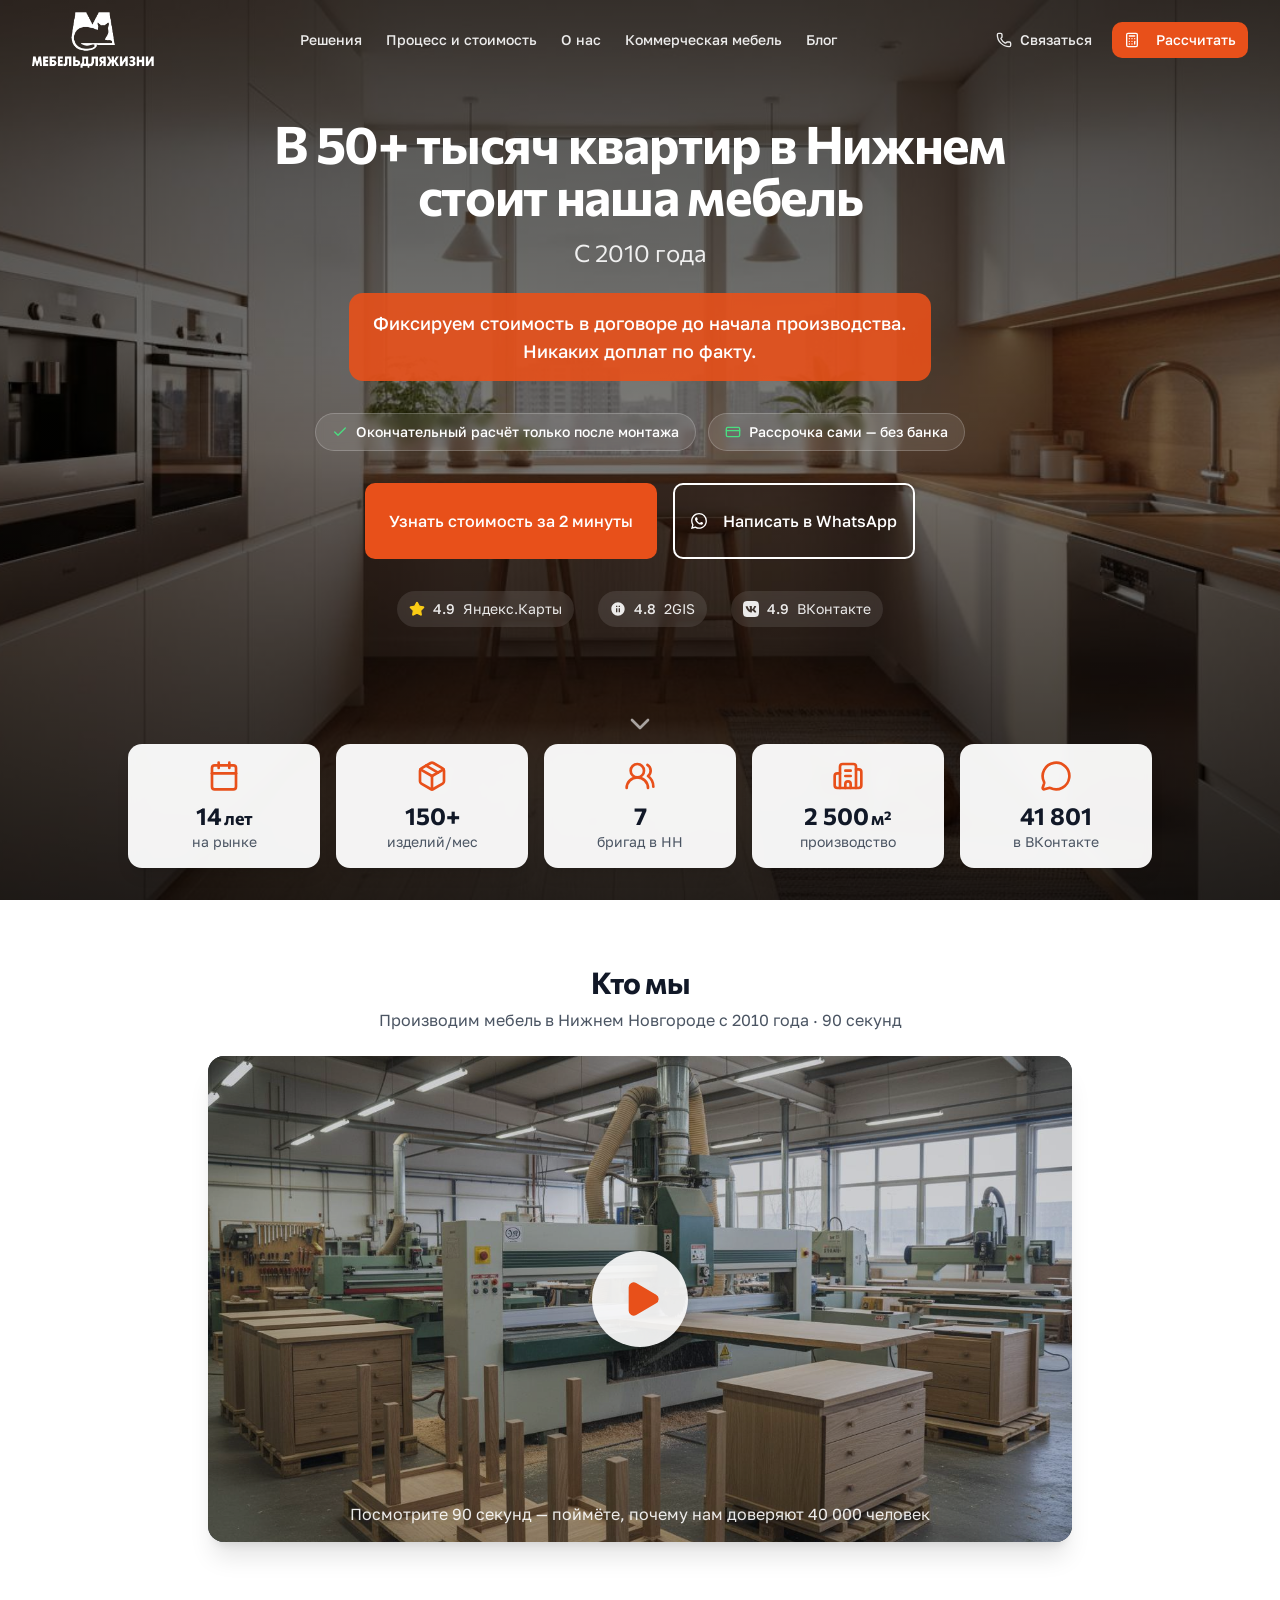
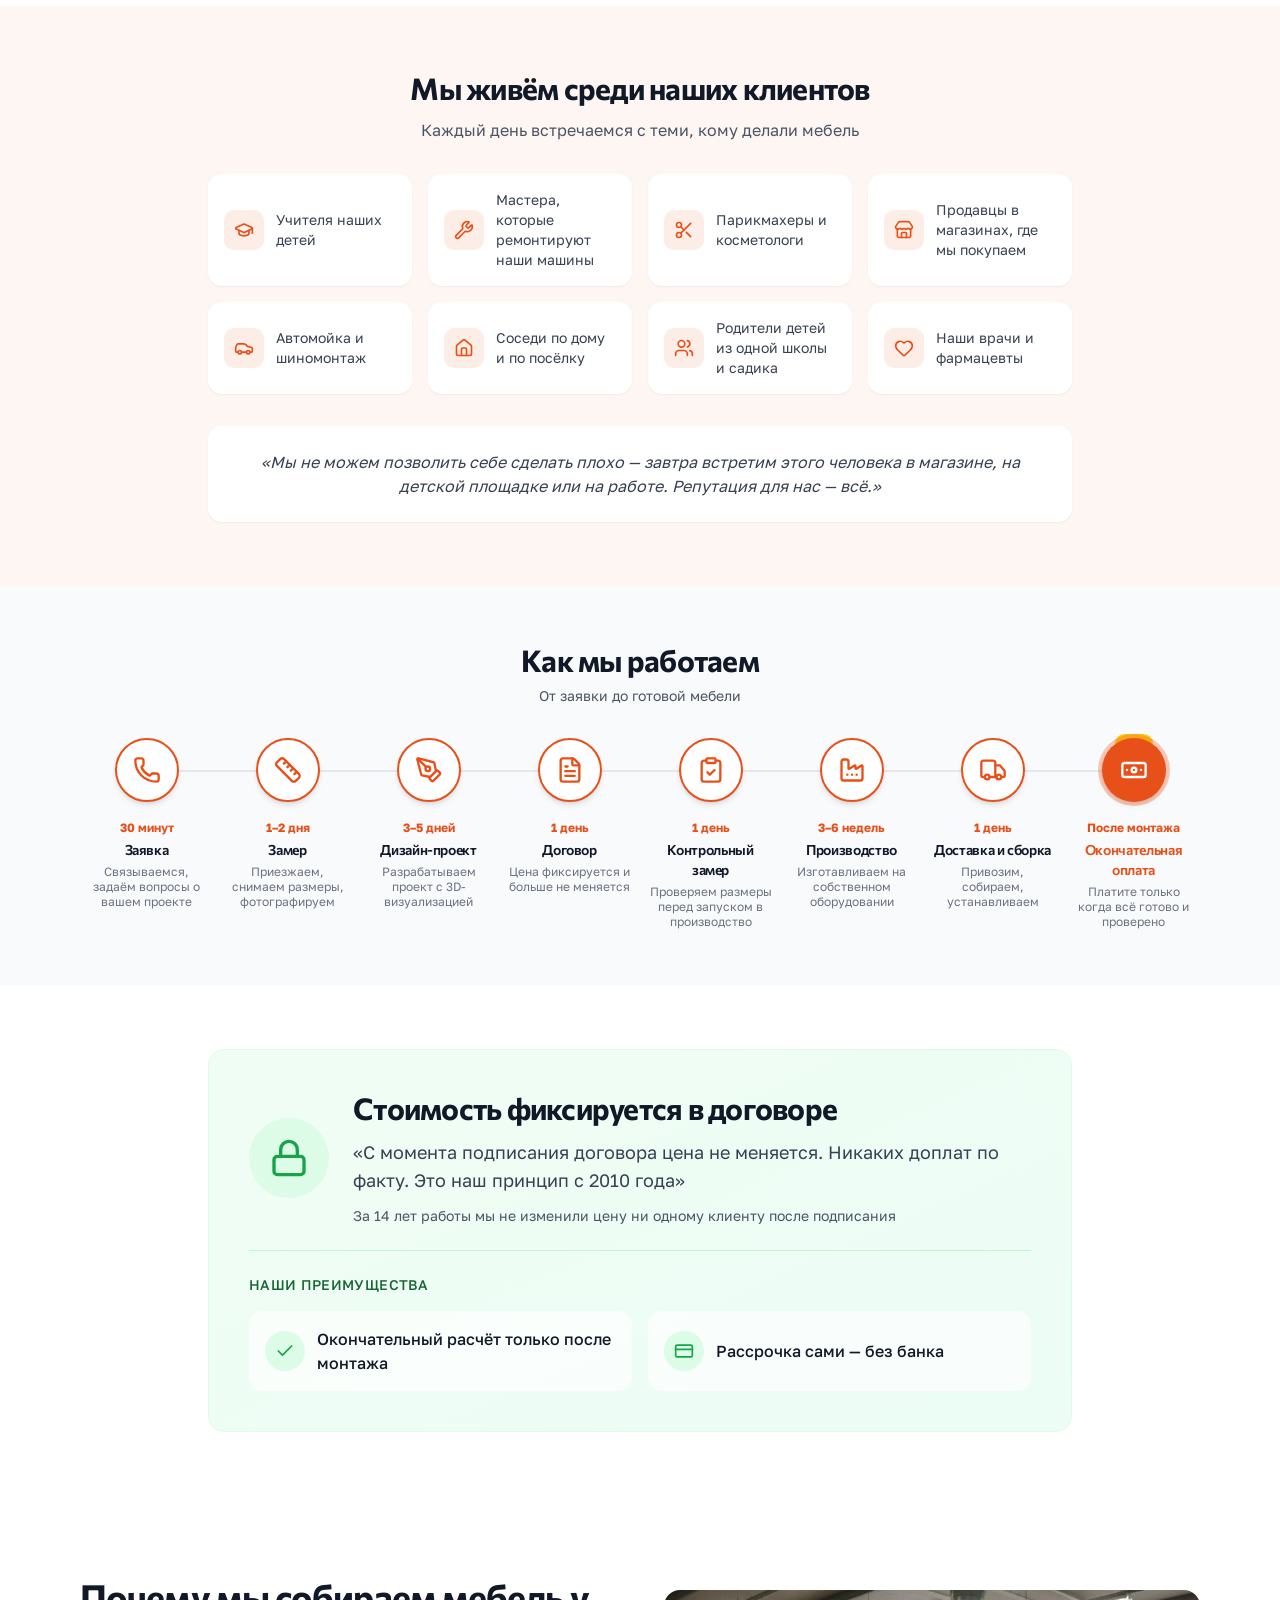
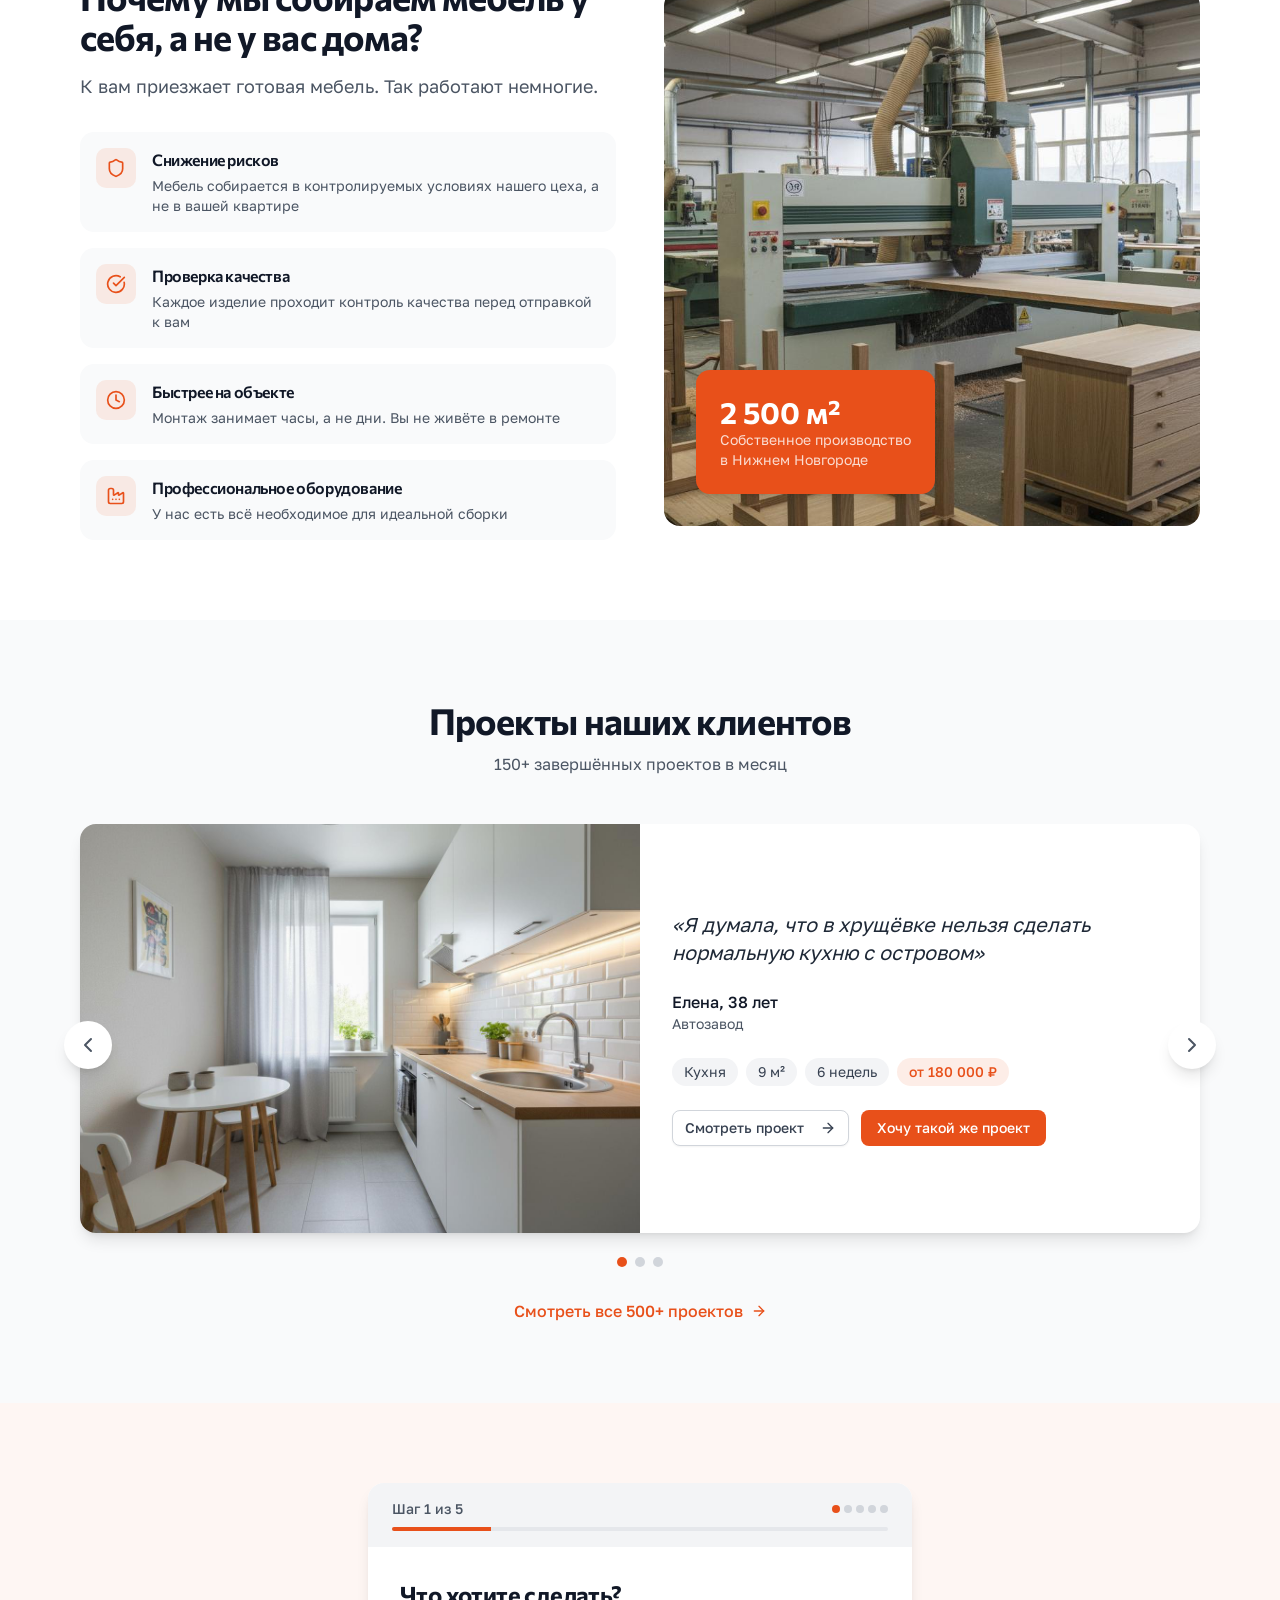
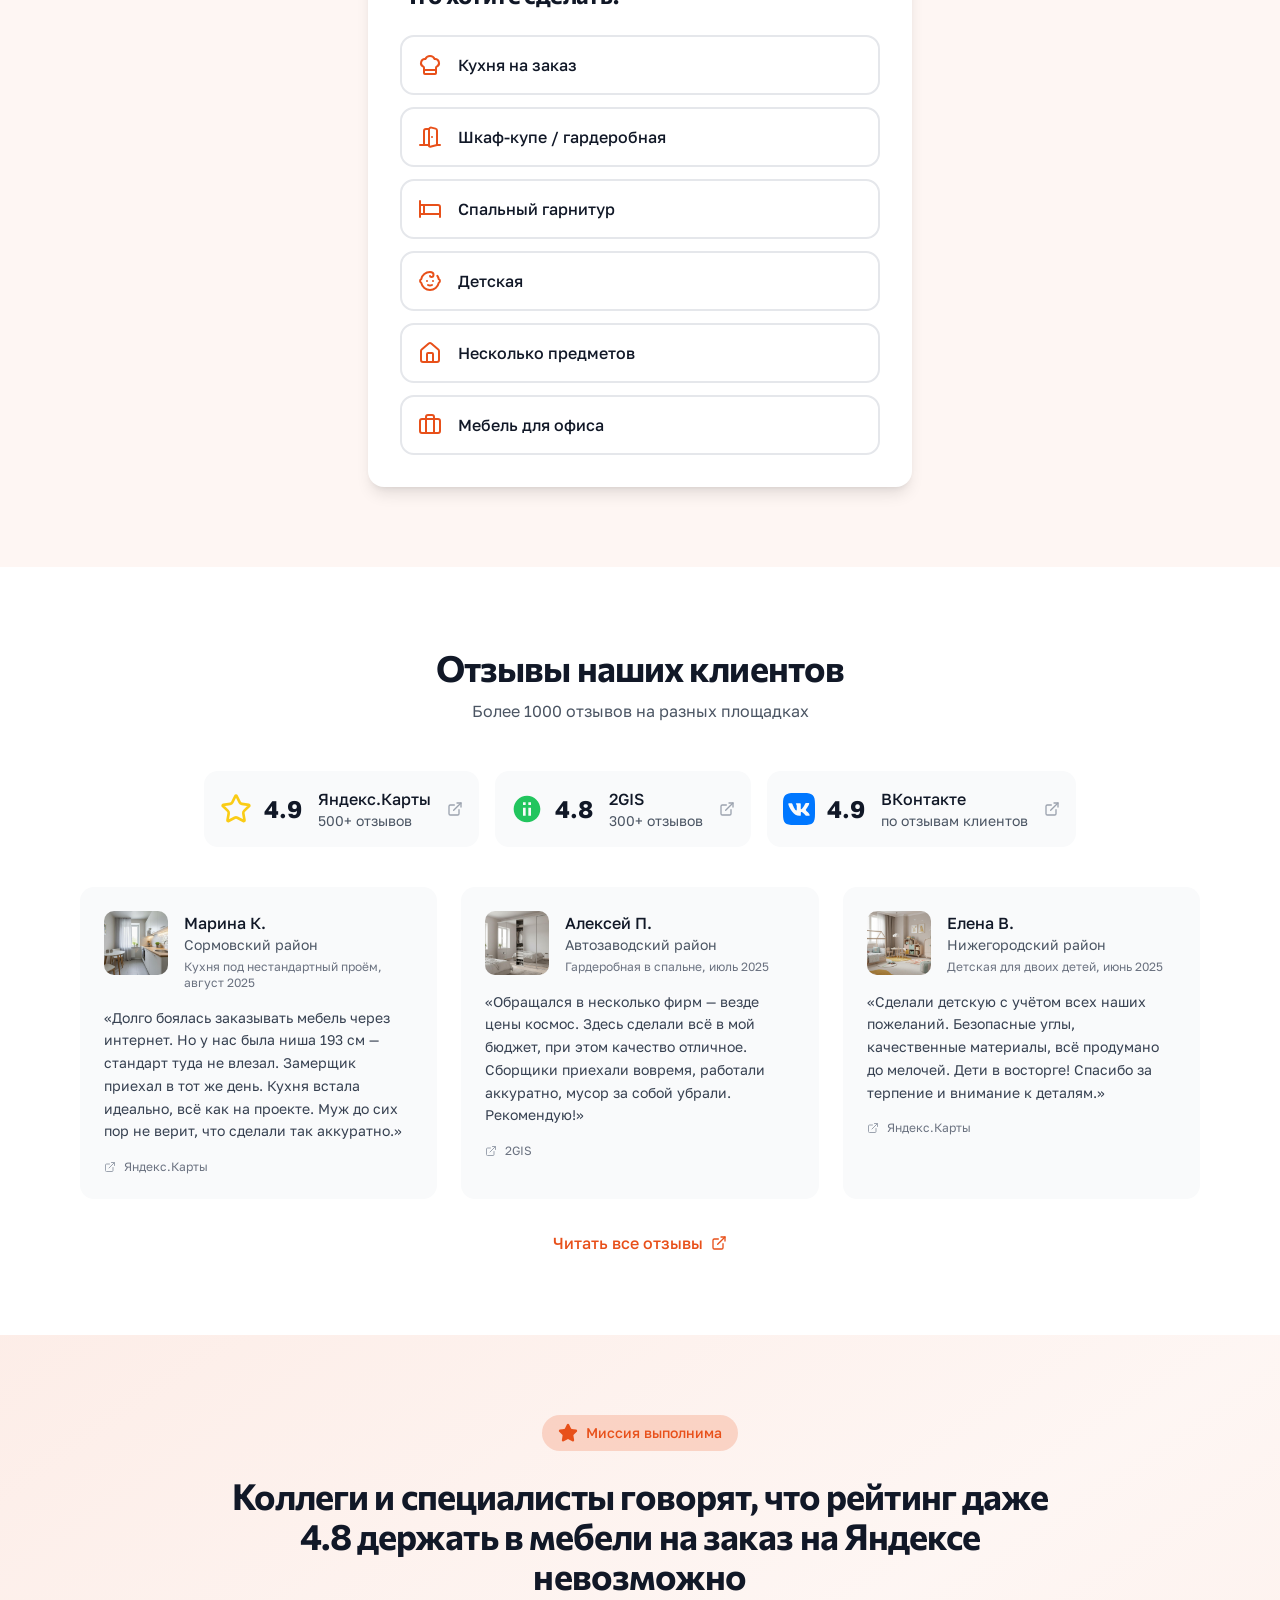
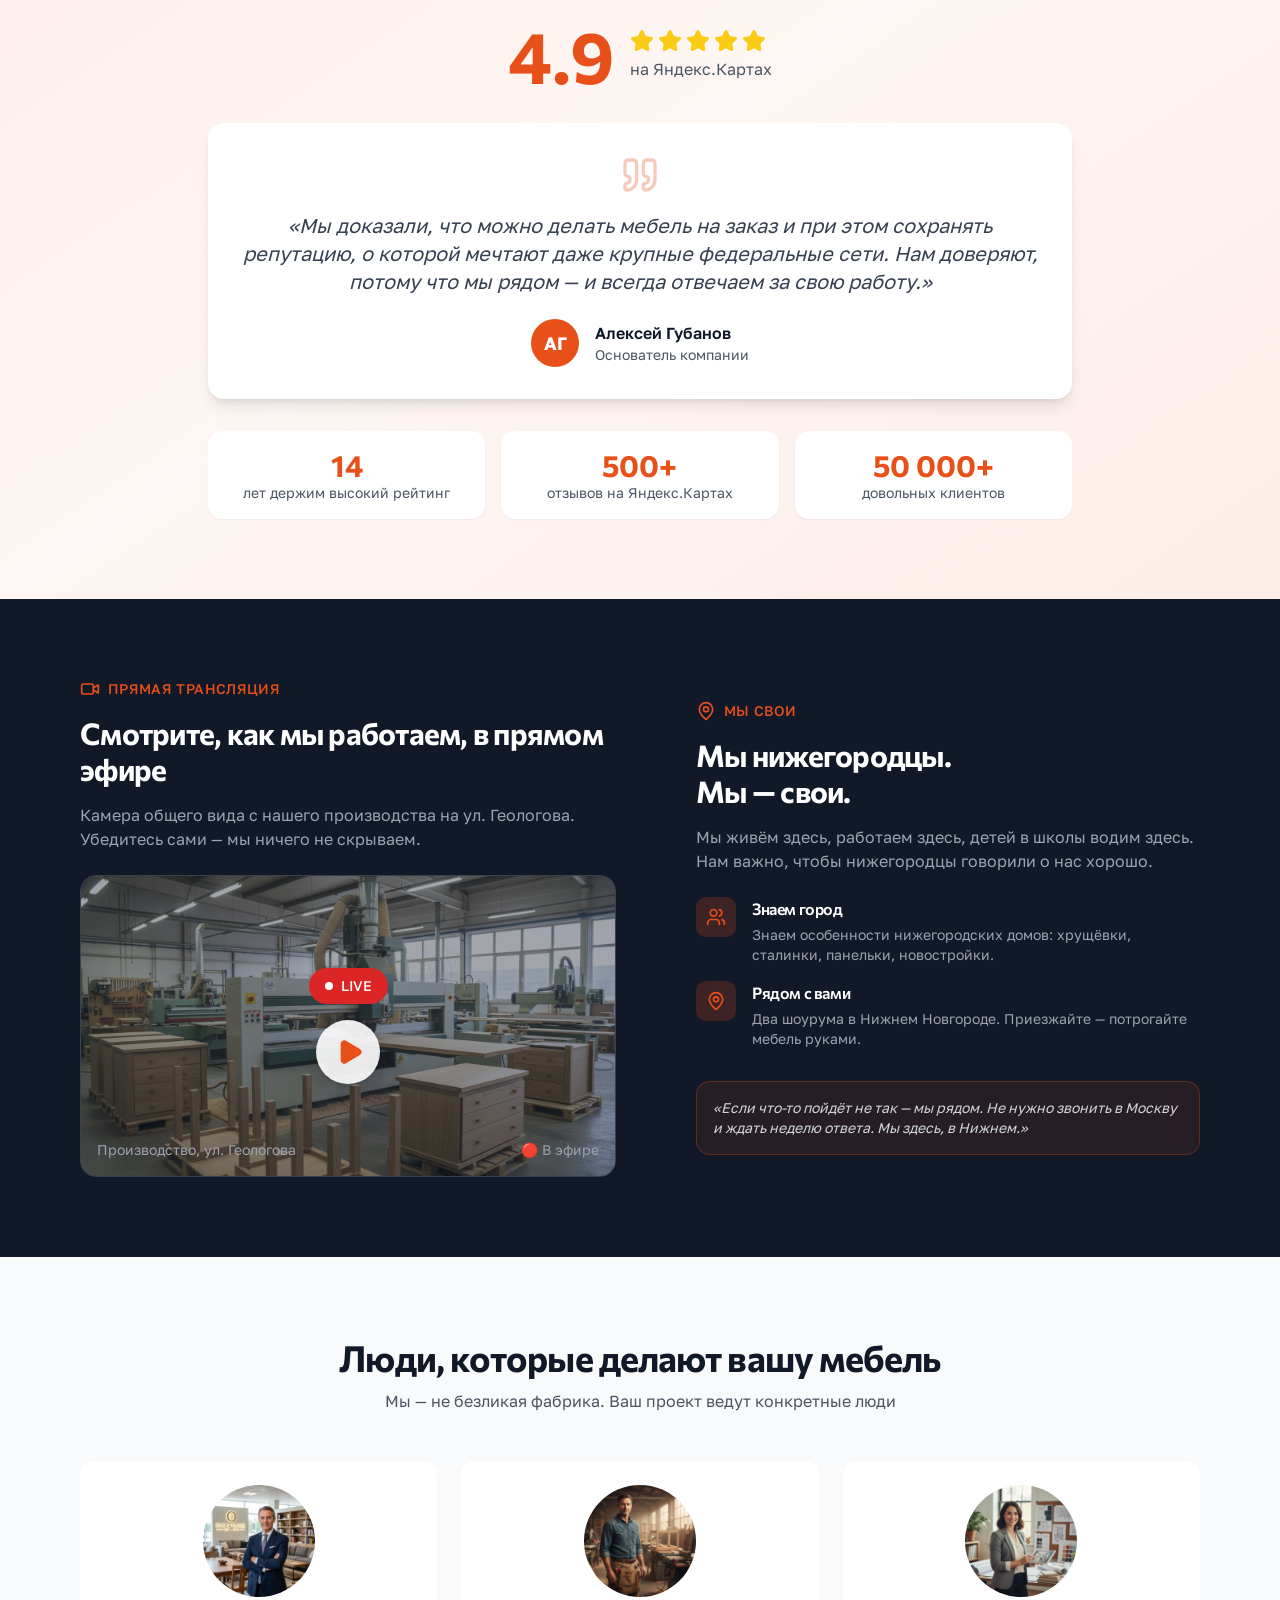
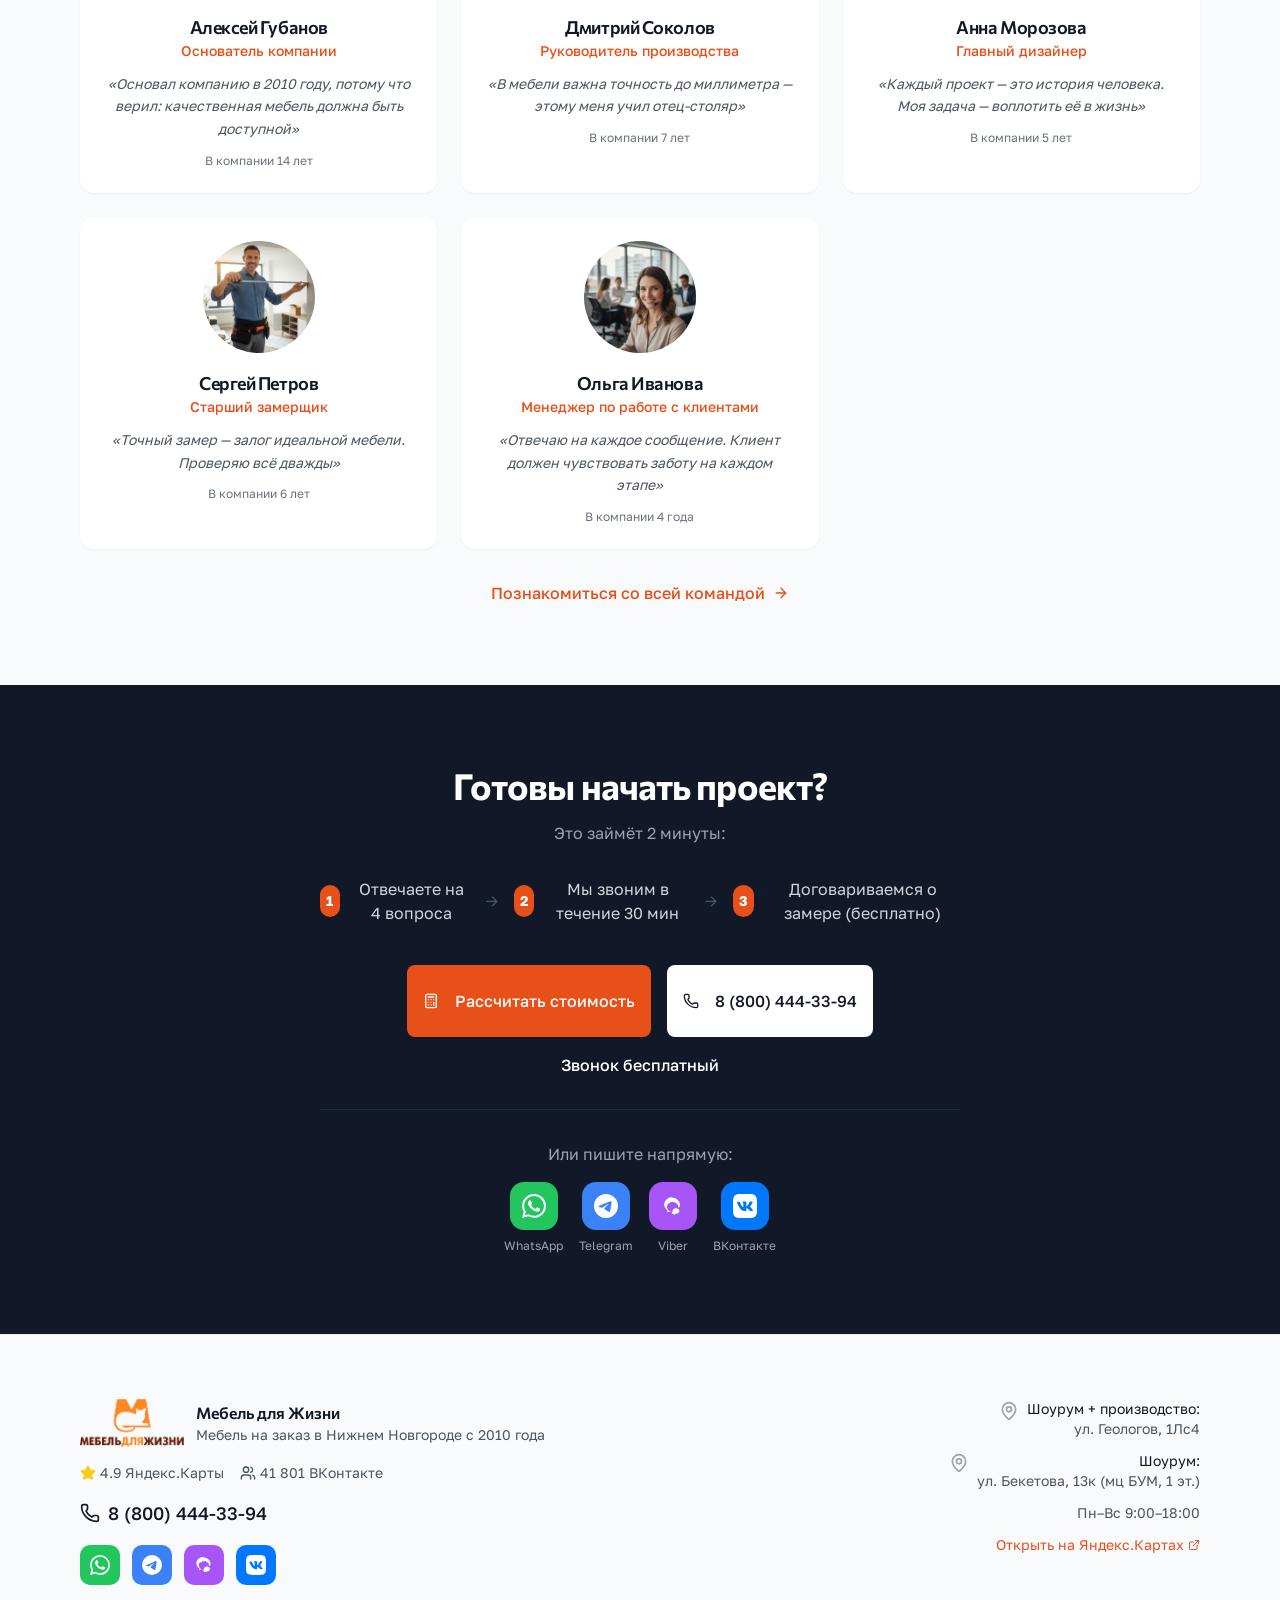
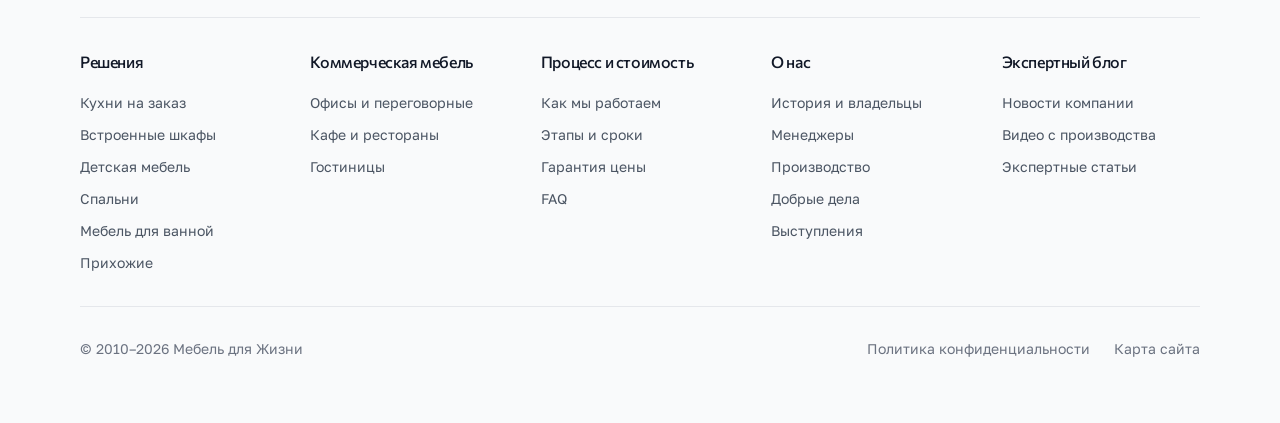
==== commit c710a33e: "Deploy site v4 from Сайт версия 4" ====
--- a/index.html
+++ b/index.html
@@ -8,8 +8,8 @@
     <link rel="preconnect" href="https://fonts.googleapis.com">
     <link rel="preconnect" href="https://fonts.gstatic.com" crossorigin>
     <link href="https://fonts.googleapis.com/css2?family=Commissioner:wght@400;500;600;700&family=Golos+Text:wght@400;500;600;700&display=swap" rel="stylesheet">
-    <script type="module" crossorigin src="./assets/index-DaVJQkf0.js"></script>
-    <link rel="stylesheet" crossorigin href="./assets/index-C-gmSqpP.css">
+    <script type="module" crossorigin src="./assets/index-rNdXSsFC.js"></script>
+    <link rel="stylesheet" crossorigin href="./assets/index-DQlGUM_v.css">
   </head>
   <body>
     <div id="root"></div>
--- a/assets/index-DQlGUM_v.css
+++ b/assets/index-DQlGUM_v.css
@@ -0,0 +1 @@
+*,:before,:after{--tw-border-spacing-x: 0;--tw-border-spacing-y: 0;--tw-translate-x: 0;--tw-translate-y: 0;--tw-rotate: 0;--tw-skew-x: 0;--tw-skew-y: 0;--tw-scale-x: 1;--tw-scale-y: 1;--tw-pan-x: ;--tw-pan-y: ;--tw-pinch-zoom: ;--tw-scroll-snap-strictness: proximity;--tw-gradient-from-position: ;--tw-gradient-via-position: ;--tw-gradient-to-position: ;--tw-ordinal: ;--tw-slashed-zero: ;--tw-numeric-figure: ;--tw-numeric-spacing: ;--tw-numeric-fraction: ;--tw-ring-inset: ;--tw-ring-offset-width: 0px;--tw-ring-offset-color: #fff;--tw-ring-color: rgb(59 130 246 / .5);--tw-ring-offset-shadow: 0 0 #0000;--tw-ring-shadow: 0 0 #0000;--tw-shadow: 0 0 #0000;--tw-shadow-colored: 0 0 #0000;--tw-blur: ;--tw-brightness: ;--tw-contrast: ;--tw-grayscale: ;--tw-hue-rotate: ;--tw-invert: ;--tw-saturate: ;--tw-sepia: ;--tw-drop-shadow: ;--tw-backdrop-blur: ;--tw-backdrop-brightness: ;--tw-backdrop-contrast: ;--tw-backdrop-grayscale: ;--tw-backdrop-hue-rotate: ;--tw-backdrop-invert: ;--tw-backdrop-opacity: ;--tw-backdrop-saturate: ;--tw-backdrop-sepia: ;--tw-contain-size: ;--tw-contain-layout: ;--tw-contain-paint: ;--tw-contain-style: }::backdrop{--tw-border-spacing-x: 0;--tw-border-spacing-y: 0;--tw-translate-x: 0;--tw-translate-y: 0;--tw-rotate: 0;--tw-skew-x: 0;--tw-skew-y: 0;--tw-scale-x: 1;--tw-scale-y: 1;--tw-pan-x: ;--tw-pan-y: ;--tw-pinch-zoom: ;--tw-scroll-snap-strictness: proximity;--tw-gradient-from-position: ;--tw-gradient-via-position: ;--tw-gradient-to-position: ;--tw-ordinal: ;--tw-slashed-zero: ;--tw-numeric-figure: ;--tw-numeric-spacing: ;--tw-numeric-fraction: ;--tw-ring-inset: ;--tw-ring-offset-width: 0px;--tw-ring-offset-color: #fff;--tw-ring-color: rgb(59 130 246 / .5);--tw-ring-offset-shadow: 0 0 #0000;--tw-ring-shadow: 0 0 #0000;--tw-shadow: 0 0 #0000;--tw-shadow-colored: 0 0 #0000;--tw-blur: ;--tw-brightness: ;--tw-contrast: ;--tw-grayscale: ;--tw-hue-rotate: ;--tw-invert: ;--tw-saturate: ;--tw-sepia: ;--tw-drop-shadow: ;--tw-backdrop-blur: ;--tw-backdrop-brightness: ;--tw-backdrop-contrast: ;--tw-backdrop-grayscale: ;--tw-backdrop-hue-rotate: ;--tw-backdrop-invert: ;--tw-backdrop-opacity: ;--tw-backdrop-saturate: ;--tw-backdrop-sepia: ;--tw-contain-size: ;--tw-contain-layout: ;--tw-contain-paint: ;--tw-contain-style: }*,:before,:after{box-sizing:border-box;border-width:0;border-style:solid;border-color:#e5e7eb}:before,:after{--tw-content: ""}html,:host{line-height:1.5;-webkit-text-size-adjust:100%;-moz-tab-size:4;-o-tab-size:4;tab-size:4;font-family:ui-sans-serif,system-ui,sans-serif,"Apple Color Emoji","Segoe UI Emoji",Segoe UI Symbol,"Noto Color Emoji";font-feature-settings:normal;font-variation-settings:normal;-webkit-tap-highlight-color:transparent}body{margin:0;line-height:inherit}hr{height:0;color:inherit;border-top-width:1px}abbr:where([title]){-webkit-text-decoration:underline dotted;text-decoration:underline dotted}h1,h2,h3,h4,h5,h6{font-size:inherit;font-weight:inherit}a{color:inherit;text-decoration:inherit}b,strong{font-weight:bolder}code,kbd,samp,pre{font-family:ui-monospace,SFMono-Regular,Menlo,Monaco,Consolas,Liberation Mono,Courier New,monospace;font-feature-settings:normal;font-variation-settings:normal;font-size:1em}small{font-size:80%}sub,sup{font-size:75%;line-height:0;position:relative;vertical-align:baseline}sub{bottom:-.25em}sup{top:-.5em}table{text-indent:0;border-color:inherit;border-collapse:collapse}button,input,optgroup,select,textarea{font-family:inherit;font-feature-settings:inherit;font-variation-settings:inherit;font-size:100%;font-weight:inherit;line-height:inherit;letter-spacing:inherit;color:inherit;margin:0;padding:0}button,select{text-transform:none}button,input:where([type=button]),input:where([type=reset]),input:where([type=submit]){-webkit-appearance:button;background-color:transparent;background-image:none}:-moz-focusring{outline:auto}:-moz-ui-invalid{box-shadow:none}progress{vertical-align:baseline}::-webkit-inner-spin-button,::-webkit-outer-spin-button{height:auto}[type=search]{-webkit-appearance:textfield;outline-offset:-2px}::-webkit-search-decoration{-webkit-appearance:none}::-webkit-file-upload-button{-webkit-appearance:button;font:inherit}summary{display:list-item}blockquote,dl,dd,h1,h2,h3,h4,h5,h6,hr,figure,p,pre{margin:0}fieldset{margin:0;padding:0}legend{padding:0}ol,ul,menu{list-style:none;margin:0;padding:0}dialog{padding:0}textarea{resize:vertical}input::-moz-placeholder,textarea::-moz-placeholder{opacity:1;color:#9ca3af}input::placeholder,textarea::placeholder{opacity:1;color:#9ca3af}button,[role=button]{cursor:pointer}:disabled{cursor:default}img,svg,video,canvas,audio,iframe,embed,object{display:block;vertical-align:middle}img,video{max-width:100%;height:auto}[hidden]:where(:not([hidden=until-found])){display:none}:root{--background: 0 0% 100%;--foreground: 240 10% 3.9%;--card: 0 0% 100%;--card-foreground: 240 10% 3.9%;--popover: 0 0% 100%;--popover-foreground: 240 10% 3.9%;--primary: 240 5.9% 10%;--primary-foreground: 0 0% 98%;--secondary: 240 4.8% 95.9%;--secondary-foreground: 240 5.9% 10%;--muted: 240 4.8% 95.9%;--muted-foreground: 240 3.8% 46.1%;--accent: 240 4.8% 95.9%;--accent-foreground: 240 5.9% 10%;--destructive: 0 84.2% 60.2%;--destructive-foreground: 0 0% 98%;--border: 240 5.9% 90%;--input: 240 5.9% 90%;--ring: 240 5.9% 10%;--radius: .625rem;--sidebar-background: 0 0% 98%;--sidebar-foreground: 240 5.3% 26.1%;--sidebar-primary: 240 5.9% 10%;--sidebar-primary-foreground: 0 0% 98%;--sidebar-accent: 240 4.8% 95.9%;--sidebar-accent-foreground: 240 5.9% 10%;--sidebar-border: 220 13% 91%;--sidebar-ring: 217.2 91.2% 59.8%}.dark{--background: 240 10% 3.9%;--foreground: 0 0% 98%;--card: 240 10% 3.9%;--card-foreground: 0 0% 98%;--popover: 240 10% 3.9%;--popover-foreground: 0 0% 98%;--primary: 0 0% 98%;--primary-foreground: 240 5.9% 10%;--secondary: 240 3.7% 15.9%;--secondary-foreground: 0 0% 98%;--muted: 240 3.7% 15.9%;--muted-foreground: 240 5% 64.9%;--accent: 240 3.7% 15.9%;--accent-foreground: 0 0% 98%;--destructive: 0 62.8% 30.6%;--destructive-foreground: 0 0% 98%;--border: 240 3.7% 15.9%;--input: 240 3.7% 15.9%;--ring: 240 4.9% 83.9%;--sidebar-background: 240 5.9% 10%;--sidebar-foreground: 240 4.8% 95.9%;--sidebar-primary: 224.3 76.3% 48%;--sidebar-primary-foreground: 0 0% 100%;--sidebar-accent: 240 3.7% 15.9%;--sidebar-accent-foreground: 240 4.8% 95.9%;--sidebar-border: 240 3.7% 15.9%;--sidebar-ring: 217.2 91.2% 59.8%}*{border-color:hsl(var(--border))}html{scroll-behavior:smooth}body{background-color:hsl(var(--background));font-family:Golos Text,sans-serif;color:hsl(var(--foreground));-webkit-font-smoothing:antialiased;-moz-osx-font-smoothing:grayscale;font-feature-settings:"kern" 1,"liga" 1}h1,h2,h3,h4,h5,h6{font-family:Commissioner,sans-serif;font-weight:600;letter-spacing:-.025em}.sr-only{position:absolute;width:1px;height:1px;padding:0;margin:-1px;overflow:hidden;clip:rect(0,0,0,0);white-space:nowrap;border-width:0}.pointer-events-none{pointer-events:none}.visible{visibility:visible}.invisible{visibility:hidden}.fixed{position:fixed}.absolute{position:absolute}.relative{position:relative}.inset-0{inset:0}.inset-x-0{left:0;right:0}.inset-y-0{top:0;bottom:0}.-bottom-12{bottom:-3rem}.-bottom-4{bottom:-1rem}.-left-12{left:-3rem}.-left-4{left:-1rem}.-right-12{right:-3rem}.-top-1{top:-.25rem}.-top-12{top:-3rem}.bottom-0{bottom:0}.bottom-32{bottom:8rem}.bottom-4{bottom:1rem}.left-0{left:0}.left-1\/2{left:50%}.left-2{left:.5rem}.left-4{left:1rem}.left-\[4\%\]{left:4%}.left-\[50\%\]{left:50%}.right-0{right:0}.right-1{right:.25rem}.right-2{right:.5rem}.right-3{right:.75rem}.right-4{right:1rem}.right-\[4\%\]{right:4%}.top-0{top:0}.top-1\.5{top:.375rem}.top-1\/2{top:50%}.top-3\.5{top:.875rem}.top-4{top:1rem}.top-8{top:2rem}.top-\[1px\]{top:1px}.top-\[50\%\]{top:50%}.top-\[60\%\]{top:60%}.top-full{top:100%}.isolate{isolation:isolate}.z-10{z-index:10}.z-20{z-index:20}.z-50{z-index:50}.z-\[1\]{z-index:1}.order-first{order:-9999}.order-last{order:9999}.col-span-2{grid-column:span 2 / span 2}.col-start-2{grid-column-start:2}.row-span-2{grid-row:span 2 / span 2}.row-start-1{grid-row-start:1}.\!m-0{margin:0!important}.-mx-1{margin-left:-.25rem;margin-right:-.25rem}.-my-2{margin-top:-.5rem;margin-bottom:-.5rem}.mx-2{margin-left:.5rem;margin-right:.5rem}.mx-3\.5{margin-left:.875rem;margin-right:.875rem}.mx-auto{margin-left:auto;margin-right:auto}.my-0{margin-top:0;margin-bottom:0}.my-0\.5{margin-top:.125rem;margin-bottom:.125rem}.my-1{margin-top:.25rem;margin-bottom:.25rem}.-ml-4{margin-left:-1rem}.-mt-4{margin-top:-1rem}.mb-1{margin-bottom:.25rem}.mb-10{margin-bottom:2.5rem}.mb-2{margin-bottom:.5rem}.mb-3{margin-bottom:.75rem}.mb-4{margin-bottom:1rem}.mb-6{margin-bottom:1.5rem}.mb-8{margin-bottom:2rem}.ml-0\.5{margin-left:.125rem}.ml-1{margin-left:.25rem}.ml-2{margin-left:.5rem}.ml-4{margin-left:1rem}.ml-auto{margin-left:auto}.mr-2{margin-right:.5rem}.mt-0\.5{margin-top:.125rem}.mt-1{margin-top:.25rem}.mt-1\.5{margin-top:.375rem}.mt-2{margin-top:.5rem}.mt-3{margin-top:.75rem}.mt-4{margin-top:1rem}.mt-6{margin-top:1.5rem}.mt-8{margin-top:2rem}.mt-auto{margin-top:auto}.line-clamp-1{overflow:hidden;display:-webkit-box;-webkit-box-orient:vertical;-webkit-line-clamp:1}.line-clamp-2{overflow:hidden;display:-webkit-box;-webkit-box-orient:vertical;-webkit-line-clamp:2}.block{display:block}.inline-block{display:inline-block}.flex{display:flex}.inline-flex{display:inline-flex}.table{display:table}.table-caption{display:table-caption}.table-cell{display:table-cell}.table-row{display:table-row}.grid{display:grid}.hidden{display:none}.aspect-\[4\/3\]{aspect-ratio:4/3}.aspect-square{aspect-ratio:1 / 1}.aspect-video{aspect-ratio:16 / 9}.size-10{width:2.5rem;height:2.5rem}.size-2{width:.5rem;height:.5rem}.size-2\.5{width:.625rem;height:.625rem}.size-3{width:.75rem;height:.75rem}.size-3\.5{width:.875rem;height:.875rem}.size-4{width:1rem;height:1rem}.size-6{width:1.5rem;height:1.5rem}.size-7{width:1.75rem;height:1.75rem}.size-8{width:2rem;height:2rem}.size-9{width:2.25rem;height:2.25rem}.size-auto{width:auto;height:auto}.size-full{width:100%;height:100%}.h-0\.5{height:.125rem}.h-1{height:.25rem}.h-1\.5{height:.375rem}.h-10{height:2.5rem}.h-12{height:3rem}.h-16{height:4rem}.h-2{height:.5rem}.h-2\.5{height:.625rem}.h-20{height:5rem}.h-24{height:6rem}.h-28{height:7rem}.h-3{height:.75rem}.h-4{height:1rem}.h-5{height:1.25rem}.h-6{height:1.5rem}.h-7{height:1.75rem}.h-8{height:2rem}.h-9{height:2.25rem}.h-\[1\.15rem\]{height:1.15rem}.h-\[60px\]{height:60px}.h-\[calc\(100\%-1px\)\]{height:calc(100% - 1px)}.h-\[var\(--radix-navigation-menu-viewport-height\)\]{height:var(--radix-navigation-menu-viewport-height)}.h-\[var\(--radix-select-trigger-height\)\]{height:var(--radix-select-trigger-height)}.h-auto{height:auto}.h-full{height:100%}.h-px{height:1px}.h-svh{height:100svh}.max-h-\[300px\]{max-height:300px}.min-h-0{min-height:0px}.min-h-16{min-height:4rem}.min-h-4{min-height:1rem}.min-h-screen{min-height:100vh}.min-h-svh{min-height:100svh}.w-0{width:0px}.w-1{width:.25rem}.w-10{width:2.5rem}.w-12{width:3rem}.w-16{width:4rem}.w-2{width:.5rem}.w-2\.5{width:.625rem}.w-20{width:5rem}.w-24{width:6rem}.w-28{width:7rem}.w-3{width:.75rem}.w-3\/4{width:75%}.w-4{width:1rem}.w-48{width:12rem}.w-5{width:1.25rem}.w-6{width:1.5rem}.w-64{width:16rem}.w-7{width:1.75rem}.w-72{width:18rem}.w-8{width:2rem}.w-9{width:2.25rem}.w-\[100px\]{width:100px}.w-\[300px\]{width:300px}.w-auto{width:auto}.w-fit{width:-moz-fit-content;width:fit-content}.w-full{width:100%}.w-max{width:-moz-max-content;width:max-content}.w-px{width:1px}.min-w-0{min-width:0px}.min-w-10{min-width:2.5rem}.min-w-5{min-width:1.25rem}.min-w-8{min-width:2rem}.min-w-9{min-width:2.25rem}.min-w-\[12rem\]{min-width:12rem}.min-w-\[8rem\]{min-width:8rem}.min-w-\[var\(--radix-select-trigger-width\)\]{min-width:var(--radix-select-trigger-width)}.max-w-2xl{max-width:42rem}.max-w-4xl{max-width:56rem}.max-w-5xl{max-width:64rem}.max-w-6xl{max-width:72rem}.max-w-\[calc\(100\%-2rem\)\]{max-width:calc(100% - 2rem)}.max-w-max{max-width:-moz-max-content;max-width:max-content}.max-w-sm{max-width:24rem}.max-w-xl{max-width:36rem}.flex-1{flex:1 1 0%}.flex-shrink-0,.shrink-0{flex-shrink:0}.grow{flex-grow:1}.grow-0{flex-grow:0}.basis-full{flex-basis:100%}.caption-bottom{caption-side:bottom}.border-collapse{border-collapse:collapse}.-translate-x-1\/2{--tw-translate-x: -50%;transform:translate(var(--tw-translate-x),var(--tw-translate-y)) rotate(var(--tw-rotate)) skew(var(--tw-skew-x)) skewY(var(--tw-skew-y)) scaleX(var(--tw-scale-x)) scaleY(var(--tw-scale-y))}.-translate-x-4{--tw-translate-x: -1rem;transform:translate(var(--tw-translate-x),var(--tw-translate-y)) rotate(var(--tw-rotate)) skew(var(--tw-skew-x)) skewY(var(--tw-skew-y)) scaleX(var(--tw-scale-x)) scaleY(var(--tw-scale-y))}.-translate-x-px{--tw-translate-x: -1px;transform:translate(var(--tw-translate-x),var(--tw-translate-y)) rotate(var(--tw-rotate)) skew(var(--tw-skew-x)) skewY(var(--tw-skew-y)) scaleX(var(--tw-scale-x)) scaleY(var(--tw-scale-y))}.-translate-y-1\/2{--tw-translate-y: -50%;transform:translate(var(--tw-translate-x),var(--tw-translate-y)) rotate(var(--tw-rotate)) skew(var(--tw-skew-x)) skewY(var(--tw-skew-y)) scaleX(var(--tw-scale-x)) scaleY(var(--tw-scale-y))}.translate-x-4{--tw-translate-x: 1rem;transform:translate(var(--tw-translate-x),var(--tw-translate-y)) rotate(var(--tw-rotate)) skew(var(--tw-skew-x)) skewY(var(--tw-skew-y)) scaleX(var(--tw-scale-x)) scaleY(var(--tw-scale-y))}.translate-x-\[-50\%\]{--tw-translate-x: -50%;transform:translate(var(--tw-translate-x),var(--tw-translate-y)) rotate(var(--tw-rotate)) skew(var(--tw-skew-x)) skewY(var(--tw-skew-y)) scaleX(var(--tw-scale-x)) scaleY(var(--tw-scale-y))}.translate-x-px{--tw-translate-x: 1px;transform:translate(var(--tw-translate-x),var(--tw-translate-y)) rotate(var(--tw-rotate)) skew(var(--tw-skew-x)) skewY(var(--tw-skew-y)) scaleX(var(--tw-scale-x)) scaleY(var(--tw-scale-y))}.translate-y-0\.5{--tw-translate-y: .125rem;transform:translate(var(--tw-translate-x),var(--tw-translate-y)) rotate(var(--tw-rotate)) skew(var(--tw-skew-x)) skewY(var(--tw-skew-y)) scaleX(var(--tw-scale-x)) scaleY(var(--tw-scale-y))}.translate-y-\[-50\%\]{--tw-translate-y: -50%;transform:translate(var(--tw-translate-x),var(--tw-translate-y)) rotate(var(--tw-rotate)) skew(var(--tw-skew-x)) skewY(var(--tw-skew-y)) scaleX(var(--tw-scale-x)) scaleY(var(--tw-scale-y))}.translate-y-\[calc\(-50\%_-_2px\)\]{--tw-translate-y: calc(-50% - 2px) ;transform:translate(var(--tw-translate-x),var(--tw-translate-y)) rotate(var(--tw-rotate)) skew(var(--tw-skew-x)) skewY(var(--tw-skew-y)) scaleX(var(--tw-scale-x)) scaleY(var(--tw-scale-y))}.rotate-45{--tw-rotate: 45deg;transform:translate(var(--tw-translate-x),var(--tw-translate-y)) rotate(var(--tw-rotate)) skew(var(--tw-skew-x)) skewY(var(--tw-skew-y)) scaleX(var(--tw-scale-x)) scaleY(var(--tw-scale-y))}.rotate-90{--tw-rotate: 90deg;transform:translate(var(--tw-translate-x),var(--tw-translate-y)) rotate(var(--tw-rotate)) skew(var(--tw-skew-x)) skewY(var(--tw-skew-y)) scaleX(var(--tw-scale-x)) scaleY(var(--tw-scale-y))}.transform{transform:translate(var(--tw-translate-x),var(--tw-translate-y)) rotate(var(--tw-rotate)) skew(var(--tw-skew-x)) skewY(var(--tw-skew-y)) scaleX(var(--tw-scale-x)) scaleY(var(--tw-scale-y))}@keyframes bounce{0%,to{transform:translateY(-25%);animation-timing-function:cubic-bezier(.8,0,1,1)}50%{transform:none;animation-timing-function:cubic-bezier(0,0,.2,1)}}.animate-bounce{animation:bounce 1s infinite}@keyframes caret-blink{0%,70%,to{opacity:1}20%,50%{opacity:0}}.animate-caret-blink{animation:caret-blink 1.25s ease-out infinite}@keyframes pulse{50%{opacity:.5}}.animate-pulse{animation:pulse 2s cubic-bezier(.4,0,.6,1) infinite}@keyframes spin{to{transform:rotate(360deg)}}.animate-spin{animation:spin 1s linear infinite}.cursor-default{cursor:default}.cursor-pointer{cursor:pointer}.cursor-text{cursor:text}.touch-none{touch-action:none}.select-none{-webkit-user-select:none;-moz-user-select:none;user-select:none}.resize-none{resize:none}.scroll-my-1{scroll-margin-top:.25rem;scroll-margin-bottom:.25rem}.scroll-py-1{scroll-padding-top:.25rem;scroll-padding-bottom:.25rem}.list-disc{list-style-type:disc}.list-none{list-style-type:none}.auto-rows-min{grid-auto-rows:min-content}.grid-cols-2{grid-template-columns:repeat(2,minmax(0,1fr))}.grid-cols-3{grid-template-columns:repeat(3,minmax(0,1fr))}.grid-cols-4{grid-template-columns:repeat(4,minmax(0,1fr))}.grid-cols-5{grid-template-columns:repeat(5,minmax(0,1fr))}.grid-cols-8{grid-template-columns:repeat(8,minmax(0,1fr))}.grid-cols-\[0_1fr\]{grid-template-columns:0 1fr}.grid-rows-\[auto_auto\]{grid-template-rows:auto auto}.flex-row{flex-direction:row}.flex-col{flex-direction:column}.flex-col-reverse{flex-direction:column-reverse}.flex-wrap{flex-wrap:wrap}.place-content-center{place-content:center}.items-start{align-items:flex-start}.items-end{align-items:flex-end}.items-center{align-items:center}.items-stretch{align-items:stretch}.justify-start{justify-content:flex-start}.justify-center{justify-content:center}.justify-between{justify-content:space-between}.justify-around{justify-content:space-around}.justify-items-start{justify-items:start}.gap-0\.5{gap:.125rem}.gap-1{gap:.25rem}.gap-1\.5{gap:.375rem}.gap-2{gap:.5rem}.gap-2\.5{gap:.625rem}.gap-3{gap:.75rem}.gap-4{gap:1rem}.gap-6{gap:1.5rem}.gap-7{gap:1.75rem}.gap-8{gap:2rem}.gap-\[--spacing\(var\(--gap\)\)\]{gap:var(--spacing(var(--gap)))}.gap-y-0\.5{row-gap:.125rem}.space-y-2>:not([hidden])~:not([hidden]){--tw-space-y-reverse: 0;margin-top:calc(.5rem * calc(1 - var(--tw-space-y-reverse)));margin-bottom:calc(.5rem * var(--tw-space-y-reverse))}.space-y-3>:not([hidden])~:not([hidden]){--tw-space-y-reverse: 0;margin-top:calc(.75rem * calc(1 - var(--tw-space-y-reverse)));margin-bottom:calc(.75rem * var(--tw-space-y-reverse))}.space-y-4>:not([hidden])~:not([hidden]){--tw-space-y-reverse: 0;margin-top:calc(1rem * calc(1 - var(--tw-space-y-reverse)));margin-bottom:calc(1rem * var(--tw-space-y-reverse))}.self-start{align-self:flex-start}.self-stretch{align-self:stretch}.justify-self-end{justify-self:end}.overflow-auto{overflow:auto}.overflow-hidden{overflow:hidden}.overflow-x-auto{overflow-x:auto}.overflow-y-auto{overflow-y:auto}.overflow-x-hidden{overflow-x:hidden}.whitespace-nowrap{white-space:nowrap}.break-words{overflow-wrap:break-word}.rounded-2xl{border-radius:1rem}.rounded-\[2px\]{border-radius:2px}.rounded-\[4px\]{border-radius:4px}.rounded-\[calc\(var\(--radius\)-5px\)\]{border-radius:calc(var(--radius) - 5px)}.rounded-\[inherit\]{border-radius:inherit}.rounded-full{border-radius:9999px}.rounded-lg{border-radius:var(--radius)}.rounded-md{border-radius:calc(var(--radius) - 2px)}.rounded-none{border-radius:0}.rounded-sm{border-radius:calc(var(--radius) - 4px)}.rounded-xl{border-radius:calc(var(--radius) + 4px)}.rounded-xs{border-radius:calc(var(--radius) - 6px)}.rounded-l-md{border-top-left-radius:calc(var(--radius) - 2px);border-bottom-left-radius:calc(var(--radius) - 2px)}.rounded-r-md{border-top-right-radius:calc(var(--radius) - 2px);border-bottom-right-radius:calc(var(--radius) - 2px)}.rounded-tl-sm{border-top-left-radius:calc(var(--radius) - 4px)}.border{border-width:1px}.border-0{border-width:0px}.border-2{border-width:2px}.border-\[1\.5px\]{border-width:1.5px}.border-y{border-top-width:1px;border-bottom-width:1px}.border-b{border-bottom-width:1px}.border-l{border-left-width:1px}.border-r{border-right-width:1px}.border-t{border-top-width:1px}.border-dashed{border-style:dashed}.border-border{border-color:hsl(var(--border))}.border-border\/50{border-color:hsl(var(--border) / .5)}.border-brand{--tw-border-opacity: 1;border-color:rgb(232 80 26 / var(--tw-border-opacity, 1))}.border-brand\/30{border-color:#e8501a4d}.border-gray-100{--tw-border-opacity: 1;border-color:rgb(243 244 246 / var(--tw-border-opacity, 1))}.border-gray-200{--tw-border-opacity: 1;border-color:rgb(229 231 235 / var(--tw-border-opacity, 1))}.border-gray-300{--tw-border-opacity: 1;border-color:rgb(209 213 219 / var(--tw-border-opacity, 1))}.border-gray-700{--tw-border-opacity: 1;border-color:rgb(55 65 81 / var(--tw-border-opacity, 1))}.border-gray-800{--tw-border-opacity: 1;border-color:rgb(31 41 55 / var(--tw-border-opacity, 1))}.border-green-100{--tw-border-opacity: 1;border-color:rgb(220 252 231 / var(--tw-border-opacity, 1))}.border-green-200{--tw-border-opacity: 1;border-color:rgb(187 247 208 / var(--tw-border-opacity, 1))}.border-input{border-color:hsl(var(--input))}.border-primary{border-color:hsl(var(--primary))}.border-sidebar-border{border-color:hsl(var(--sidebar-border))}.border-transparent{border-color:transparent}.border-white{--tw-border-opacity: 1;border-color:rgb(255 255 255 / var(--tw-border-opacity, 1))}.border-white\/20{border-color:#fff3}.border-l-transparent{border-left-color:transparent}.border-t-transparent{border-top-color:transparent}.bg-\[\#0077FF\]{--tw-bg-opacity: 1;background-color:rgb(0 119 255 / var(--tw-bg-opacity, 1))}.bg-accent{background-color:hsl(var(--accent))}.bg-background{background-color:hsl(var(--background))}.bg-black\/50{background-color:#00000080}.bg-blue-500{--tw-bg-opacity: 1;background-color:rgb(59 130 246 / var(--tw-bg-opacity, 1))}.bg-border{background-color:hsl(var(--border))}.bg-brand{--tw-bg-opacity: 1;background-color:rgb(232 80 26 / var(--tw-bg-opacity, 1))}.bg-brand\/10{background-color:#e8501a1a}.bg-brand\/20{background-color:#e8501a33}.bg-brand\/5{background-color:#e8501a0d}.bg-brand\/90{background-color:#e8501ae6}.bg-card{background-color:hsl(var(--card))}.bg-destructive{--tw-bg-opacity: 1;background-color:hsl(var(--destructive) / var(--tw-bg-opacity, 1))}.bg-foreground{background-color:hsl(var(--foreground))}.bg-gray-100{--tw-bg-opacity: 1;background-color:rgb(243 244 246 / var(--tw-bg-opacity, 1))}.bg-gray-200{--tw-bg-opacity: 1;background-color:rgb(229 231 235 / var(--tw-bg-opacity, 1))}.bg-gray-300{--tw-bg-opacity: 1;background-color:rgb(209 213 219 / var(--tw-bg-opacity, 1))}.bg-gray-50{--tw-bg-opacity: 1;background-color:rgb(249 250 251 / var(--tw-bg-opacity, 1))}.bg-gray-600{--tw-bg-opacity: 1;background-color:rgb(75 85 99 / var(--tw-bg-opacity, 1))}.bg-gray-800{--tw-bg-opacity: 1;background-color:rgb(31 41 55 / var(--tw-bg-opacity, 1))}.bg-gray-900{--tw-bg-opacity: 1;background-color:rgb(17 24 39 / var(--tw-bg-opacity, 1))}.bg-green-100{--tw-bg-opacity: 1;background-color:rgb(220 252 231 / var(--tw-bg-opacity, 1))}.bg-green-500{--tw-bg-opacity: 1;background-color:rgb(34 197 94 / var(--tw-bg-opacity, 1))}.bg-input{background-color:hsl(var(--input))}.bg-muted{background-color:hsl(var(--muted))}.bg-muted\/50{background-color:hsl(var(--muted) / .5)}.bg-popover{background-color:hsl(var(--popover))}.bg-primary{background-color:hsl(var(--primary))}.bg-primary\/20{background-color:hsl(var(--primary) / .2)}.bg-purple-500{--tw-bg-opacity: 1;background-color:rgb(168 85 247 / var(--tw-bg-opacity, 1))}.bg-red-600{--tw-bg-opacity: 1;background-color:rgb(220 38 38 / var(--tw-bg-opacity, 1))}.bg-secondary{background-color:hsl(var(--secondary))}.bg-sidebar{background-color:hsl(var(--sidebar-background))}.bg-sidebar-border{background-color:hsl(var(--sidebar-border))}.bg-transparent{background-color:transparent}.bg-white{--tw-bg-opacity: 1;background-color:rgb(255 255 255 / var(--tw-bg-opacity, 1))}.bg-white\/10{background-color:#ffffff1a}.bg-white\/70{background-color:#ffffffb3}.bg-white\/90{background-color:#ffffffe6}.bg-white\/95{background-color:#fffffff2}.bg-yellow-400{--tw-bg-opacity: 1;background-color:rgb(250 204 21 / var(--tw-bg-opacity, 1))}.bg-gradient-to-b{background-image:linear-gradient(to bottom,var(--tw-gradient-stops))}.bg-gradient-to-br{background-image:linear-gradient(to bottom right,var(--tw-gradient-stops))}.from-black\/70{--tw-gradient-from: rgb(0 0 0 / .7) var(--tw-gradient-from-position);--tw-gradient-to: rgb(0 0 0 / 0) var(--tw-gradient-to-position);--tw-gradient-stops: var(--tw-gradient-from), var(--tw-gradient-to)}.from-brand\/10{--tw-gradient-from: rgb(232 80 26 / .1) var(--tw-gradient-from-position);--tw-gradient-to: rgb(232 80 26 / 0) var(--tw-gradient-to-position);--tw-gradient-stops: var(--tw-gradient-from), var(--tw-gradient-to)}.from-green-50{--tw-gradient-from: #f0fdf4 var(--tw-gradient-from-position);--tw-gradient-to: rgb(240 253 244 / 0) var(--tw-gradient-to-position);--tw-gradient-stops: var(--tw-gradient-from), var(--tw-gradient-to)}.via-black\/50{--tw-gradient-to: rgb(0 0 0 / 0) var(--tw-gradient-to-position);--tw-gradient-stops: var(--tw-gradient-from), rgb(0 0 0 / .5) var(--tw-gradient-via-position), var(--tw-gradient-to)}.via-brand\/5{--tw-gradient-to: rgb(232 80 26 / 0) var(--tw-gradient-to-position);--tw-gradient-stops: var(--tw-gradient-from), rgb(232 80 26 / .05) var(--tw-gradient-via-position), var(--tw-gradient-to)}.to-black\/80{--tw-gradient-to: rgb(0 0 0 / .8) var(--tw-gradient-to-position)}.to-brand\/10{--tw-gradient-to: rgb(232 80 26 / .1) var(--tw-gradient-to-position)}.to-emerald-50{--tw-gradient-to: #ecfdf5 var(--tw-gradient-to-position)}.fill-brand{fill:#e8501a}.fill-current{fill:currentColor}.fill-foreground{fill:hsl(var(--foreground))}.fill-primary{fill:hsl(var(--primary))}.fill-yellow-400{fill:#facc15}.object-cover{-o-object-fit:cover;object-fit:cover}.p-0{padding:0}.p-1{padding:.25rem}.p-2{padding:.5rem}.p-3{padding:.75rem}.p-4{padding:1rem}.p-6{padding:1.5rem}.p-8{padding:2rem}.p-\[3px\]{padding:3px}.p-px{padding:1px}.px-0\.5{padding-left:.125rem;padding-right:.125rem}.px-1{padding-left:.25rem;padding-right:.25rem}.px-1\.5{padding-left:.375rem;padding-right:.375rem}.px-2{padding-left:.5rem;padding-right:.5rem}.px-2\.5{padding-left:.625rem;padding-right:.625rem}.px-3{padding-left:.75rem;padding-right:.75rem}.px-4{padding-left:1rem;padding-right:1rem}.px-6{padding-left:1.5rem;padding-right:1.5rem}.px-8{padding-left:2rem;padding-right:2rem}.py-0\.5{padding-top:.125rem;padding-bottom:.125rem}.py-1{padding-top:.25rem;padding-bottom:.25rem}.py-1\.5{padding-top:.375rem;padding-bottom:.375rem}.py-10{padding-top:2.5rem;padding-bottom:2.5rem}.py-12{padding-top:3rem;padding-bottom:3rem}.py-16{padding-top:4rem;padding-bottom:4rem}.py-2{padding-top:.5rem;padding-bottom:.5rem}.py-3{padding-top:.75rem;padding-bottom:.75rem}.py-4{padding-top:1rem;padding-bottom:1rem}.py-6{padding-top:1.5rem;padding-bottom:1.5rem}.py-8{padding-top:2rem;padding-bottom:2rem}.pb-3{padding-bottom:.75rem}.pb-4{padding-bottom:1rem}.pb-8{padding-bottom:2rem}.pb-\[60px\]{padding-bottom:60px}.pl-2{padding-left:.5rem}.pl-3{padding-left:.75rem}.pl-4{padding-left:1rem}.pl-8{padding-left:2rem}.pr-1{padding-right:.25rem}.pr-2{padding-right:.5rem}.pr-2\.5{padding-right:.625rem}.pr-3{padding-right:.75rem}.pr-8{padding-right:2rem}.pt-0{padding-top:0}.pt-3{padding-top:.75rem}.pt-4{padding-top:1rem}.pt-6{padding-top:1.5rem}.pt-8{padding-top:2rem}.text-left{text-align:left}.text-center{text-align:center}.align-middle{vertical-align:middle}.font-commissioner{font-family:Commissioner,sans-serif}.font-mono{font-family:ui-monospace,SFMono-Regular,Menlo,Monaco,Consolas,Liberation Mono,Courier New,monospace}.font-sans{font-family:ui-sans-serif,system-ui,sans-serif,"Apple Color Emoji","Segoe UI Emoji",Segoe UI Symbol,"Noto Color Emoji"}.text-2xl{font-size:1.5rem;line-height:2rem}.text-3xl{font-size:1.875rem;line-height:2.25rem}.text-6xl{font-size:3.75rem;line-height:1}.text-\[0\.8rem\]{font-size:.8rem}.text-\[10px\]{font-size:10px}.text-\[8px\]{font-size:8px}.text-base{font-size:1rem;line-height:1.5rem}.text-lg{font-size:1.125rem;line-height:1.75rem}.text-sm{font-size:.875rem;line-height:1.25rem}.text-sm\/relaxed{font-size:.875rem;line-height:1.625}.text-xl{font-size:1.25rem;line-height:1.75rem}.text-xs{font-size:.75rem;line-height:1rem}.font-bold{font-weight:700}.font-medium{font-weight:500}.font-normal{font-weight:400}.font-semibold{font-weight:600}.uppercase{text-transform:uppercase}.italic{font-style:italic}.tabular-nums{--tw-numeric-spacing: tabular-nums;font-variant-numeric:var(--tw-ordinal) var(--tw-slashed-zero) var(--tw-numeric-figure) var(--tw-numeric-spacing) var(--tw-numeric-fraction)}.leading-none{line-height:1}.leading-normal{line-height:1.5}.leading-relaxed{line-height:1.625}.leading-snug{line-height:1.375}.leading-tight{line-height:1.25}.tracking-tight{letter-spacing:-.025em}.tracking-wide{letter-spacing:.025em}.tracking-widest{letter-spacing:.1em}.text-\[\#0077FF\]{--tw-text-opacity: 1;color:rgb(0 119 255 / var(--tw-text-opacity, 1))}.text-accent-foreground{color:hsl(var(--accent-foreground))}.text-background{color:hsl(var(--background))}.text-brand{--tw-text-opacity: 1;color:rgb(232 80 26 / var(--tw-text-opacity, 1))}.text-brand\/30{color:#e8501a4d}.text-card-foreground{color:hsl(var(--card-foreground))}.text-current{color:currentColor}.text-destructive{--tw-text-opacity: 1;color:hsl(var(--destructive) / var(--tw-text-opacity, 1))}.text-foreground{color:hsl(var(--foreground))}.text-gray-300{--tw-text-opacity: 1;color:rgb(209 213 219 / var(--tw-text-opacity, 1))}.text-gray-400{--tw-text-opacity: 1;color:rgb(156 163 175 / var(--tw-text-opacity, 1))}.text-gray-500{--tw-text-opacity: 1;color:rgb(107 114 128 / var(--tw-text-opacity, 1))}.text-gray-600{--tw-text-opacity: 1;color:rgb(75 85 99 / var(--tw-text-opacity, 1))}.text-gray-700{--tw-text-opacity: 1;color:rgb(55 65 81 / var(--tw-text-opacity, 1))}.text-gray-800{--tw-text-opacity: 1;color:rgb(31 41 55 / var(--tw-text-opacity, 1))}.text-gray-900{--tw-text-opacity: 1;color:rgb(17 24 39 / var(--tw-text-opacity, 1))}.text-green-400{--tw-text-opacity: 1;color:rgb(74 222 128 / var(--tw-text-opacity, 1))}.text-green-500{--tw-text-opacity: 1;color:rgb(34 197 94 / var(--tw-text-opacity, 1))}.text-green-600{--tw-text-opacity: 1;color:rgb(22 163 74 / var(--tw-text-opacity, 1))}.text-green-800{--tw-text-opacity: 1;color:rgb(22 101 52 / var(--tw-text-opacity, 1))}.text-muted-foreground{color:hsl(var(--muted-foreground))}.text-popover-foreground{color:hsl(var(--popover-foreground))}.text-primary{color:hsl(var(--primary))}.text-primary-foreground{color:hsl(var(--primary-foreground))}.text-secondary-foreground{color:hsl(var(--secondary-foreground))}.text-sidebar-foreground{color:hsl(var(--sidebar-foreground))}.text-sidebar-foreground\/70{color:hsl(var(--sidebar-foreground) / .7)}.text-white{--tw-text-opacity: 1;color:rgb(255 255 255 / var(--tw-text-opacity, 1))}.text-white\/60{color:#fff9}.text-white\/80{color:#fffc}.text-white\/90{color:#ffffffe6}.text-yellow-400{--tw-text-opacity: 1;color:rgb(250 204 21 / var(--tw-text-opacity, 1))}.text-yellow-900{--tw-text-opacity: 1;color:rgb(113 63 18 / var(--tw-text-opacity, 1))}.underline-offset-4{text-underline-offset:4px}.opacity-0{opacity:0}.opacity-50{opacity:.5}.opacity-60{opacity:.6}.opacity-70{opacity:.7}.opacity-80{opacity:.8}.shadow{--tw-shadow: 0 1px 3px 0 rgb(0 0 0 / .1), 0 1px 2px -1px rgb(0 0 0 / .1);--tw-shadow-colored: 0 1px 3px 0 var(--tw-shadow-color), 0 1px 2px -1px var(--tw-shadow-color);box-shadow:var(--tw-ring-offset-shadow, 0 0 #0000),var(--tw-ring-shadow, 0 0 #0000),var(--tw-shadow)}.shadow-\[0_0_0_1px_hsl\(var\(--sidebar-border\)\)\]{--tw-shadow: 0 0 0 1px hsl(var(--sidebar-border));--tw-shadow-colored: 0 0 0 1px var(--tw-shadow-color);box-shadow:var(--tw-ring-offset-shadow, 0 0 #0000),var(--tw-ring-shadow, 0 0 #0000),var(--tw-shadow)}.shadow-\[0_2px_8px_rgba\(0\,0\,0\,0\.08\)\]{--tw-shadow: 0 2px 8px rgba(0,0,0,.08);--tw-shadow-colored: 0 2px 8px var(--tw-shadow-color);box-shadow:var(--tw-ring-offset-shadow, 0 0 #0000),var(--tw-ring-shadow, 0 0 #0000),var(--tw-shadow)}.shadow-lg{--tw-shadow: 0 10px 15px -3px rgb(0 0 0 / .1), 0 4px 6px -4px rgb(0 0 0 / .1);--tw-shadow-colored: 0 10px 15px -3px var(--tw-shadow-color), 0 4px 6px -4px var(--tw-shadow-color);box-shadow:var(--tw-ring-offset-shadow, 0 0 #0000),var(--tw-ring-shadow, 0 0 #0000),var(--tw-shadow)}.shadow-md{--tw-shadow: 0 4px 6px -1px rgb(0 0 0 / .1), 0 2px 4px -2px rgb(0 0 0 / .1);--tw-shadow-colored: 0 4px 6px -1px var(--tw-shadow-color), 0 2px 4px -2px var(--tw-shadow-color);box-shadow:var(--tw-ring-offset-shadow, 0 0 #0000),var(--tw-ring-shadow, 0 0 #0000),var(--tw-shadow)}.shadow-none{--tw-shadow: 0 0 #0000;--tw-shadow-colored: 0 0 #0000;box-shadow:var(--tw-ring-offset-shadow, 0 0 #0000),var(--tw-ring-shadow, 0 0 #0000),var(--tw-shadow)}.shadow-sm{--tw-shadow: 0 1px 2px 0 rgb(0 0 0 / .05);--tw-shadow-colored: 0 1px 2px 0 var(--tw-shadow-color);box-shadow:var(--tw-ring-offset-shadow, 0 0 #0000),var(--tw-ring-shadow, 0 0 #0000),var(--tw-shadow)}.shadow-xl{--tw-shadow: 0 20px 25px -5px rgb(0 0 0 / .1), 0 8px 10px -6px rgb(0 0 0 / .1);--tw-shadow-colored: 0 20px 25px -5px var(--tw-shadow-color), 0 8px 10px -6px var(--tw-shadow-color);box-shadow:var(--tw-ring-offset-shadow, 0 0 #0000),var(--tw-ring-shadow, 0 0 #0000),var(--tw-shadow)}.shadow-xs{--tw-shadow: 0 1px 2px 0 rgb(0 0 0 / .05);--tw-shadow-colored: 0 1px 2px 0 var(--tw-shadow-color);box-shadow:var(--tw-ring-offset-shadow, 0 0 #0000),var(--tw-ring-shadow, 0 0 #0000),var(--tw-shadow)}.outline-none{outline:2px solid transparent;outline-offset:2px}.outline{outline-style:solid}.ring-0{--tw-ring-offset-shadow: var(--tw-ring-inset) 0 0 0 var(--tw-ring-offset-width) var(--tw-ring-offset-color);--tw-ring-shadow: var(--tw-ring-inset) 0 0 0 calc(0px + var(--tw-ring-offset-width)) var(--tw-ring-color);box-shadow:var(--tw-ring-offset-shadow),var(--tw-ring-shadow),var(--tw-shadow, 0 0 #0000)}.ring-4{--tw-ring-offset-shadow: var(--tw-ring-inset) 0 0 0 var(--tw-ring-offset-width) var(--tw-ring-offset-color);--tw-ring-shadow: var(--tw-ring-inset) 0 0 0 calc(4px + var(--tw-ring-offset-width)) var(--tw-ring-color);box-shadow:var(--tw-ring-offset-shadow),var(--tw-ring-shadow),var(--tw-shadow, 0 0 #0000)}.ring-brand\/30{--tw-ring-color: rgb(232 80 26 / .3)}.ring-ring\/50{--tw-ring-color: hsl(var(--ring) / .5)}.ring-sidebar-ring{--tw-ring-color: hsl(var(--sidebar-ring))}.ring-offset-background{--tw-ring-offset-color: hsl(var(--background))}.brightness-0{--tw-brightness: brightness(0);filter:var(--tw-blur) var(--tw-brightness) var(--tw-contrast) var(--tw-grayscale) var(--tw-hue-rotate) var(--tw-invert) var(--tw-saturate) var(--tw-sepia) var(--tw-drop-shadow)}.invert{--tw-invert: invert(100%);filter:var(--tw-blur) var(--tw-brightness) var(--tw-contrast) var(--tw-grayscale) var(--tw-hue-rotate) var(--tw-invert) var(--tw-saturate) var(--tw-sepia) var(--tw-drop-shadow)}.filter{filter:var(--tw-blur) var(--tw-brightness) var(--tw-contrast) var(--tw-grayscale) var(--tw-hue-rotate) var(--tw-invert) var(--tw-saturate) var(--tw-sepia) var(--tw-drop-shadow)}.backdrop-blur-sm{--tw-backdrop-blur: blur(4px);-webkit-backdrop-filter:var(--tw-backdrop-blur) var(--tw-backdrop-brightness) var(--tw-backdrop-contrast) var(--tw-backdrop-grayscale) var(--tw-backdrop-hue-rotate) var(--tw-backdrop-invert) var(--tw-backdrop-opacity) var(--tw-backdrop-saturate) var(--tw-backdrop-sepia);backdrop-filter:var(--tw-backdrop-blur) var(--tw-backdrop-brightness) var(--tw-backdrop-contrast) var(--tw-backdrop-grayscale) var(--tw-backdrop-hue-rotate) var(--tw-backdrop-invert) var(--tw-backdrop-opacity) var(--tw-backdrop-saturate) var(--tw-backdrop-sepia)}.transition{transition-property:color,background-color,border-color,text-decoration-color,fill,stroke,opacity,box-shadow,transform,filter,backdrop-filter;transition-timing-function:cubic-bezier(.4,0,.2,1);transition-duration:.15s}.transition-\[color\,box-shadow\]{transition-property:color,box-shadow;transition-timing-function:cubic-bezier(.4,0,.2,1);transition-duration:.15s}.transition-\[left\,right\,width\]{transition-property:left,right,width;transition-timing-function:cubic-bezier(.4,0,.2,1);transition-duration:.15s}.transition-\[margin\,opacity\]{transition-property:margin,opacity;transition-timing-function:cubic-bezier(.4,0,.2,1);transition-duration:.15s}.transition-\[width\,height\,padding\]{transition-property:width,height,padding;transition-timing-function:cubic-bezier(.4,0,.2,1);transition-duration:.15s}.transition-\[width\]{transition-property:width;transition-timing-function:cubic-bezier(.4,0,.2,1);transition-duration:.15s}.transition-all{transition-property:all;transition-timing-function:cubic-bezier(.4,0,.2,1);transition-duration:.15s}.transition-colors{transition-property:color,background-color,border-color,text-decoration-color,fill,stroke;transition-timing-function:cubic-bezier(.4,0,.2,1);transition-duration:.15s}.transition-none{transition-property:none}.transition-opacity{transition-property:opacity;transition-timing-function:cubic-bezier(.4,0,.2,1);transition-duration:.15s}.transition-shadow{transition-property:box-shadow;transition-timing-function:cubic-bezier(.4,0,.2,1);transition-duration:.15s}.transition-transform{transition-property:transform;transition-timing-function:cubic-bezier(.4,0,.2,1);transition-duration:.15s}.duration-100{transition-duration:.1s}.duration-1000{transition-duration:1s}.duration-200{transition-duration:.2s}.duration-300{transition-duration:.3s}.ease-in-out{transition-timing-function:cubic-bezier(.4,0,.2,1)}.ease-linear{transition-timing-function:linear}@keyframes enter{0%{opacity:var(--tw-enter-opacity, 1);transform:translate3d(var(--tw-enter-translate-x, 0),var(--tw-enter-translate-y, 0),0) scale3d(var(--tw-enter-scale, 1),var(--tw-enter-scale, 1),var(--tw-enter-scale, 1)) rotate(var(--tw-enter-rotate, 0))}}@keyframes exit{to{opacity:var(--tw-exit-opacity, 1);transform:translate3d(var(--tw-exit-translate-x, 0),var(--tw-exit-translate-y, 0),0) scale3d(var(--tw-exit-scale, 1),var(--tw-exit-scale, 1),var(--tw-exit-scale, 1)) rotate(var(--tw-exit-rotate, 0))}}.animate-in{animation-name:enter;animation-duration:.15s;--tw-enter-opacity: initial;--tw-enter-scale: initial;--tw-enter-rotate: initial;--tw-enter-translate-x: initial;--tw-enter-translate-y: initial}.fade-in-0{--tw-enter-opacity: 0}.zoom-in-95{--tw-enter-scale: .95}.duration-100{animation-duration:.1s}.duration-1000{animation-duration:1s}.duration-200{animation-duration:.2s}.duration-300{animation-duration:.3s}.ease-in-out{animation-timing-function:cubic-bezier(.4,0,.2,1)}.ease-linear{animation-timing-function:linear}.text-balance{text-wrap:balance}.\[--cell-size\:--spacing\(8\)\]{--cell-size: var(--spacing(8))}.selection\:bg-primary *::-moz-selection{background-color:hsl(var(--primary))}.selection\:bg-primary *::selection{background-color:hsl(var(--primary))}.selection\:text-primary-foreground *::-moz-selection{color:hsl(var(--primary-foreground))}.selection\:text-primary-foreground *::selection{color:hsl(var(--primary-foreground))}.selection\:bg-primary::-moz-selection{background-color:hsl(var(--primary))}.selection\:bg-primary::selection{background-color:hsl(var(--primary))}.selection\:text-primary-foreground::-moz-selection{color:hsl(var(--primary-foreground))}.selection\:text-primary-foreground::selection{color:hsl(var(--primary-foreground))}.file\:inline-flex::file-selector-button{display:inline-flex}.file\:h-7::file-selector-button{height:1.75rem}.file\:border-0::file-selector-button{border-width:0px}.file\:bg-transparent::file-selector-button{background-color:transparent}.file\:text-sm::file-selector-button{font-size:.875rem;line-height:1.25rem}.file\:font-medium::file-selector-button{font-weight:500}.file\:text-foreground::file-selector-button{color:hsl(var(--foreground))}.placeholder\:text-muted-foreground::-moz-placeholder{color:hsl(var(--muted-foreground))}.placeholder\:text-muted-foreground::placeholder{color:hsl(var(--muted-foreground))}.after\:absolute:after{content:var(--tw-content);position:absolute}.after\:-inset-2:after{content:var(--tw-content);inset:-.5rem}.after\:inset-y-0:after{content:var(--tw-content);top:0;bottom:0}.after\:left-1\/2:after{content:var(--tw-content);left:50%}.after\:w-1:after{content:var(--tw-content);width:.25rem}.after\:w-\[2px\]:after{content:var(--tw-content);width:2px}.after\:-translate-x-1\/2:after{content:var(--tw-content);--tw-translate-x: -50%;transform:translate(var(--tw-translate-x),var(--tw-translate-y)) rotate(var(--tw-rotate)) skew(var(--tw-skew-x)) skewY(var(--tw-skew-y)) scaleX(var(--tw-scale-x)) scaleY(var(--tw-scale-y))}.first\:rounded-l-md:first-child{border-top-left-radius:calc(var(--radius) - 2px);border-bottom-left-radius:calc(var(--radius) - 2px)}.first\:border-l:first-child{border-left-width:1px}.last\:mt-0:last-child{margin-top:0}.last\:rounded-r-md:last-child{border-top-right-radius:calc(var(--radius) - 2px);border-bottom-right-radius:calc(var(--radius) - 2px)}.last\:border-b-0:last-child{border-bottom-width:0px}.hover\:scale-105:hover{--tw-scale-x: 1.05;--tw-scale-y: 1.05;transform:translate(var(--tw-translate-x),var(--tw-translate-y)) rotate(var(--tw-rotate)) skew(var(--tw-skew-x)) skewY(var(--tw-skew-y)) scaleX(var(--tw-scale-x)) scaleY(var(--tw-scale-y))}.hover\:scale-110:hover{--tw-scale-x: 1.1;--tw-scale-y: 1.1;transform:translate(var(--tw-translate-x),var(--tw-translate-y)) rotate(var(--tw-rotate)) skew(var(--tw-skew-x)) skewY(var(--tw-skew-y)) scaleX(var(--tw-scale-x)) scaleY(var(--tw-scale-y))}.hover\:border-brand:hover{--tw-border-opacity: 1;border-color:rgb(232 80 26 / var(--tw-border-opacity, 1))}.hover\:bg-\[\#0066DD\]:hover{--tw-bg-opacity: 1;background-color:rgb(0 102 221 / var(--tw-bg-opacity, 1))}.hover\:bg-accent:hover{background-color:hsl(var(--accent))}.hover\:bg-blue-600:hover{--tw-bg-opacity: 1;background-color:rgb(37 99 235 / var(--tw-bg-opacity, 1))}.hover\:bg-brand-dark:hover{--tw-bg-opacity: 1;background-color:rgb(196 66 21 / var(--tw-bg-opacity, 1))}.hover\:bg-brand\/5:hover{background-color:#e8501a0d}.hover\:bg-destructive\/90:hover{background-color:hsl(var(--destructive) / .9)}.hover\:bg-gray-100:hover{--tw-bg-opacity: 1;background-color:rgb(243 244 246 / var(--tw-bg-opacity, 1))}.hover\:bg-gray-50:hover{--tw-bg-opacity: 1;background-color:rgb(249 250 251 / var(--tw-bg-opacity, 1))}.hover\:bg-green-600:hover{--tw-bg-opacity: 1;background-color:rgb(22 163 74 / var(--tw-bg-opacity, 1))}.hover\:bg-muted:hover{background-color:hsl(var(--muted))}.hover\:bg-muted\/50:hover{background-color:hsl(var(--muted) / .5)}.hover\:bg-primary\/90:hover{background-color:hsl(var(--primary) / .9)}.hover\:bg-purple-600:hover{--tw-bg-opacity: 1;background-color:rgb(147 51 234 / var(--tw-bg-opacity, 1))}.hover\:bg-secondary\/80:hover{background-color:hsl(var(--secondary) / .8)}.hover\:bg-sidebar-accent:hover{background-color:hsl(var(--sidebar-accent))}.hover\:bg-white\/10:hover{background-color:#ffffff1a}.hover\:text-accent-foreground:hover{color:hsl(var(--accent-foreground))}.hover\:text-brand:hover{--tw-text-opacity: 1;color:rgb(232 80 26 / var(--tw-text-opacity, 1))}.hover\:text-brand-dark:hover{--tw-text-opacity: 1;color:rgb(196 66 21 / var(--tw-text-opacity, 1))}.hover\:text-foreground:hover{color:hsl(var(--foreground))}.hover\:text-gray-700:hover{--tw-text-opacity: 1;color:rgb(55 65 81 / var(--tw-text-opacity, 1))}.hover\:text-muted-foreground:hover{color:hsl(var(--muted-foreground))}.hover\:text-sidebar-accent-foreground:hover{color:hsl(var(--sidebar-accent-foreground))}.hover\:text-white:hover{--tw-text-opacity: 1;color:rgb(255 255 255 / var(--tw-text-opacity, 1))}.hover\:underline:hover{text-decoration-line:underline}.hover\:opacity-100:hover{opacity:1}.hover\:opacity-90:hover{opacity:.9}.hover\:shadow-\[0_0_0_1px_hsl\(var\(--sidebar-accent\)\)\]:hover{--tw-shadow: 0 0 0 1px hsl(var(--sidebar-accent));--tw-shadow-colored: 0 0 0 1px var(--tw-shadow-color);box-shadow:var(--tw-ring-offset-shadow, 0 0 #0000),var(--tw-ring-shadow, 0 0 #0000),var(--tw-shadow)}.hover\:shadow-md:hover{--tw-shadow: 0 4px 6px -1px rgb(0 0 0 / .1), 0 2px 4px -2px rgb(0 0 0 / .1);--tw-shadow-colored: 0 4px 6px -1px var(--tw-shadow-color), 0 2px 4px -2px var(--tw-shadow-color);box-shadow:var(--tw-ring-offset-shadow, 0 0 #0000),var(--tw-ring-shadow, 0 0 #0000),var(--tw-shadow)}.hover\:ring-4:hover{--tw-ring-offset-shadow: var(--tw-ring-inset) 0 0 0 var(--tw-ring-offset-width) var(--tw-ring-offset-color);--tw-ring-shadow: var(--tw-ring-inset) 0 0 0 calc(4px + var(--tw-ring-offset-width)) var(--tw-ring-color);box-shadow:var(--tw-ring-offset-shadow),var(--tw-ring-shadow),var(--tw-shadow, 0 0 #0000)}.hover\:after\:bg-sidebar-border:hover:after{content:var(--tw-content);background-color:hsl(var(--sidebar-border))}.focus\:z-10:focus{z-index:10}.focus\:bg-accent:focus{background-color:hsl(var(--accent))}.focus\:text-accent-foreground:focus{color:hsl(var(--accent-foreground))}.focus\:ring-2:focus{--tw-ring-offset-shadow: var(--tw-ring-inset) 0 0 0 var(--tw-ring-offset-width) var(--tw-ring-offset-color);--tw-ring-shadow: var(--tw-ring-inset) 0 0 0 calc(2px + var(--tw-ring-offset-width)) var(--tw-ring-color);box-shadow:var(--tw-ring-offset-shadow),var(--tw-ring-shadow),var(--tw-shadow, 0 0 #0000)}.focus\:ring-ring:focus{--tw-ring-color: hsl(var(--ring))}.focus\:ring-offset-2:focus{--tw-ring-offset-width: 2px}.focus-visible\:z-10:focus-visible{z-index:10}.focus-visible\:border-ring:focus-visible{border-color:hsl(var(--ring))}.focus-visible\:outline-1:focus-visible{outline-width:1px}.focus-visible\:outline-ring:focus-visible{outline-color:hsl(var(--ring))}.focus-visible\:ring-0:focus-visible{--tw-ring-offset-shadow: var(--tw-ring-inset) 0 0 0 var(--tw-ring-offset-width) var(--tw-ring-offset-color);--tw-ring-shadow: var(--tw-ring-inset) 0 0 0 calc(0px + var(--tw-ring-offset-width)) var(--tw-ring-color);box-shadow:var(--tw-ring-offset-shadow),var(--tw-ring-shadow),var(--tw-shadow, 0 0 #0000)}.focus-visible\:ring-1:focus-visible{--tw-ring-offset-shadow: var(--tw-ring-inset) 0 0 0 var(--tw-ring-offset-width) var(--tw-ring-offset-color);--tw-ring-shadow: var(--tw-ring-inset) 0 0 0 calc(1px + var(--tw-ring-offset-width)) var(--tw-ring-color);box-shadow:var(--tw-ring-offset-shadow),var(--tw-ring-shadow),var(--tw-shadow, 0 0 #0000)}.focus-visible\:ring-2:focus-visible{--tw-ring-offset-shadow: var(--tw-ring-inset) 0 0 0 var(--tw-ring-offset-width) var(--tw-ring-offset-color);--tw-ring-shadow: var(--tw-ring-inset) 0 0 0 calc(2px + var(--tw-ring-offset-width)) var(--tw-ring-color);box-shadow:var(--tw-ring-offset-shadow),var(--tw-ring-shadow),var(--tw-shadow, 0 0 #0000)}.focus-visible\:ring-4:focus-visible{--tw-ring-offset-shadow: var(--tw-ring-inset) 0 0 0 var(--tw-ring-offset-width) var(--tw-ring-offset-color);--tw-ring-shadow: var(--tw-ring-inset) 0 0 0 calc(4px + var(--tw-ring-offset-width)) var(--tw-ring-color);box-shadow:var(--tw-ring-offset-shadow),var(--tw-ring-shadow),var(--tw-shadow, 0 0 #0000)}.focus-visible\:ring-\[3px\]:focus-visible{--tw-ring-offset-shadow: var(--tw-ring-inset) 0 0 0 var(--tw-ring-offset-width) var(--tw-ring-offset-color);--tw-ring-shadow: var(--tw-ring-inset) 0 0 0 calc(3px + var(--tw-ring-offset-width)) var(--tw-ring-color);box-shadow:var(--tw-ring-offset-shadow),var(--tw-ring-shadow),var(--tw-shadow, 0 0 #0000)}.focus-visible\:ring-destructive\/20:focus-visible{--tw-ring-color: hsl(var(--destructive) / .2)}.focus-visible\:ring-ring:focus-visible{--tw-ring-color: hsl(var(--ring))}.focus-visible\:ring-ring\/50:focus-visible{--tw-ring-color: hsl(var(--ring) / .5)}.focus-visible\:ring-offset-1:focus-visible{--tw-ring-offset-width: 1px}.active\:bg-sidebar-accent:active{background-color:hsl(var(--sidebar-accent))}.active\:text-sidebar-accent-foreground:active{color:hsl(var(--sidebar-accent-foreground))}.disabled\:pointer-events-none:disabled{pointer-events:none}.disabled\:cursor-not-allowed:disabled{cursor:not-allowed}.disabled\:opacity-50:disabled{opacity:.5}.group\/menu-item:focus-within .group-focus-within\/menu-item\:opacity-100{opacity:1}.group:hover .group-hover\:visible{visibility:visible}.group:hover .group-hover\:scale-110{--tw-scale-x: 1.1;--tw-scale-y: 1.1;transform:translate(var(--tw-translate-x),var(--tw-translate-y)) rotate(var(--tw-rotate)) skew(var(--tw-skew-x)) skewY(var(--tw-skew-y)) scaleX(var(--tw-scale-x)) scaleY(var(--tw-scale-y))}.group\/menu-item:hover .group-hover\/menu-item\:opacity-100,.group:hover .group-hover\:opacity-100{opacity:1}.peer\/menu-button:hover~.peer-hover\/menu-button\:text-sidebar-accent-foreground{color:hsl(var(--sidebar-accent-foreground))}.peer:disabled~.peer-disabled\:cursor-not-allowed{cursor:not-allowed}.peer:disabled~.peer-disabled\:opacity-50{opacity:.5}.has-\[\>button\]\:ml-\[-0\.45rem\]:has(>button){margin-left:-.45rem}.has-\[\>button\]\:mr-\[-0\.45rem\]:has(>button){margin-right:-.45rem}.has-\[\>kbd\]\:ml-\[-0\.35rem\]:has(>kbd){margin-left:-.35rem}.has-\[\>kbd\]\:mr-\[-0\.35rem\]:has(>kbd){margin-right:-.35rem}.has-\[\>\[data-align\=block-end\]\]\:h-auto:has(>[data-align=block-end]){height:auto}.has-\[\>\[data-align\=block-start\]\]\:h-auto:has(>[data-align=block-start]){height:auto}.has-\[\>textarea\]\:h-auto:has(>textarea){height:auto}.has-\[\>\[data-slot\=field\]\]\:w-full:has(>[data-slot=field]){width:100%}.has-\[\>svg\]\:grid-cols-\[calc\(var\(--spacing\)\*4\)_1fr\]:has(>svg){grid-template-columns:calc(var(--spacing) * 4) 1fr}.has-\[\>\[data-align\=block-end\]\]\:flex-col:has(>[data-align=block-end]){flex-direction:column}.has-\[\>\[data-align\=block-start\]\]\:flex-col:has(>[data-align=block-start]){flex-direction:column}.has-\[\>\[data-slot\=field\]\]\:flex-col:has(>[data-slot=field]){flex-direction:column}.has-\[\>\[data-slot\=field-content\]\]\:items-start:has(>[data-slot=field-content]){align-items:flex-start}.has-\[\>\[data-slot\=button-group\]\]\:gap-2:has(>[data-slot=button-group]){gap:.5rem}.has-\[\>\[data-slot\=checkbox-group\]\]\:gap-3:has(>[data-slot=checkbox-group]){gap:.75rem}.has-\[\>\[data-slot\=radio-group\]\]\:gap-3:has(>[data-slot=radio-group]){gap:.75rem}.has-\[\>svg\]\:gap-x-3:has(>svg){-moz-column-gap:.75rem;column-gap:.75rem}.has-\[\>\[data-slot\=field\]\]\:rounded-md:has(>[data-slot=field]){border-radius:calc(var(--radius) - 2px)}.has-\[\>\[data-slot\=field\]\]\:border:has(>[data-slot=field]){border-width:1px}.has-\[\[data-slot\=input-group-control\]\:focus-visible\]\:border-ring:has([data-slot=input-group-control]:focus-visible){border-color:hsl(var(--ring))}.has-\[\[data-slot\]\[aria-invalid\=true\]\]\:border-destructive:has([data-slot][aria-invalid=true]){--tw-border-opacity: 1;border-color:hsl(var(--destructive) / var(--tw-border-opacity, 1))}.has-\[\>svg\]\:p-0:has(>svg){padding:0}.has-\[\>svg\]\:px-2:has(>svg){padding-left:.5rem;padding-right:.5rem}.has-\[\>svg\]\:px-2\.5:has(>svg){padding-left:.625rem;padding-right:.625rem}.has-\[\>svg\]\:px-3:has(>svg){padding-left:.75rem;padding-right:.75rem}.has-\[\>svg\]\:px-4:has(>svg){padding-left:1rem;padding-right:1rem}.has-\[\[data-slot\=input-group-control\]\:focus-visible\]\:ring-\[3px\]:has([data-slot=input-group-control]:focus-visible){--tw-ring-offset-shadow: var(--tw-ring-inset) 0 0 0 var(--tw-ring-offset-width) var(--tw-ring-offset-color);--tw-ring-shadow: var(--tw-ring-inset) 0 0 0 calc(3px + var(--tw-ring-offset-width)) var(--tw-ring-color);box-shadow:var(--tw-ring-offset-shadow),var(--tw-ring-shadow),var(--tw-shadow, 0 0 #0000)}.has-\[\[data-slot\=input-group-control\]\:focus-visible\]\:ring-ring\/50:has([data-slot=input-group-control]:focus-visible){--tw-ring-color: hsl(var(--ring) / .5)}.has-\[\[data-slot\]\[aria-invalid\=true\]\]\:ring-destructive\/20:has([data-slot][aria-invalid=true]){--tw-ring-color: hsl(var(--destructive) / .2)}.group\/item:has([data-slot=item-description]) .group-has-\[\[data-slot\=item-description\]\]\/item\:translate-y-0\.5{--tw-translate-y: .125rem;transform:translate(var(--tw-translate-x),var(--tw-translate-y)) rotate(var(--tw-rotate)) skew(var(--tw-skew-x)) skewY(var(--tw-skew-y)) scaleX(var(--tw-scale-x)) scaleY(var(--tw-scale-y))}.group\/item:has([data-slot=item-description]) .group-has-\[\[data-slot\=item-description\]\]\/item\:self-start{align-self:flex-start}.group\/input-group:has(>input) .group-has-\[\>input\]\/input-group\:pb-2\.5{padding-bottom:.625rem}.group\/input-group:has(>input) .group-has-\[\>input\]\/input-group\:pt-2\.5{padding-top:.625rem}.group\/field:has([data-orientation=horizontal]) .group-has-\[\[data-orientation\=horizontal\]\]\/field\:text-balance{text-wrap:balance}.aria-disabled\:pointer-events-none[aria-disabled=true]{pointer-events:none}.aria-disabled\:opacity-50[aria-disabled=true]{opacity:.5}.aria-selected\:text-muted-foreground[aria-selected=true]{color:hsl(var(--muted-foreground))}.data-\[disabled\=true\]\:pointer-events-none[data-disabled=true],.data-\[disabled\]\:pointer-events-none[data-disabled]{pointer-events:none}.data-\[vaul-drawer-direction\=bottom\]\:inset-x-0[data-vaul-drawer-direction=bottom]{left:0;right:0}.data-\[vaul-drawer-direction\=left\]\:inset-y-0[data-vaul-drawer-direction=left],.data-\[vaul-drawer-direction\=right\]\:inset-y-0[data-vaul-drawer-direction=right]{top:0;bottom:0}.data-\[vaul-drawer-direction\=top\]\:inset-x-0[data-vaul-drawer-direction=top]{left:0;right:0}.data-\[vaul-drawer-direction\=bottom\]\:bottom-0[data-vaul-drawer-direction=bottom]{bottom:0}.data-\[vaul-drawer-direction\=left\]\:left-0[data-vaul-drawer-direction=left]{left:0}.data-\[vaul-drawer-direction\=right\]\:right-0[data-vaul-drawer-direction=right]{right:0}.data-\[vaul-drawer-direction\=top\]\:top-0[data-vaul-drawer-direction=top]{top:0}.data-\[active\=true\]\:z-10[data-active=true]{z-index:10}.data-\[vaul-drawer-direction\=bottom\]\:mt-24[data-vaul-drawer-direction=bottom]{margin-top:6rem}.data-\[vaul-drawer-direction\=top\]\:mb-24[data-vaul-drawer-direction=top]{margin-bottom:6rem}.data-\[orientation\=horizontal\]\:h-1\.5[data-orientation=horizontal]{height:.375rem}.data-\[orientation\=horizontal\]\:h-full[data-orientation=horizontal]{height:100%}.data-\[orientation\=horizontal\]\:h-px[data-orientation=horizontal]{height:1px}.data-\[orientation\=vertical\]\:h-auto[data-orientation=vertical]{height:auto}.data-\[orientation\=vertical\]\:h-full[data-orientation=vertical]{height:100%}.data-\[panel-group-direction\=vertical\]\:h-px[data-panel-group-direction=vertical]{height:1px}.data-\[size\=default\]\:h-9[data-size=default]{height:2.25rem}.data-\[size\=sm\]\:h-8[data-size=sm]{height:2rem}.data-\[vaul-drawer-direction\=bottom\]\:max-h-\[80vh\][data-vaul-drawer-direction=bottom],.data-\[vaul-drawer-direction\=top\]\:max-h-\[80vh\][data-vaul-drawer-direction=top]{max-height:80vh}.data-\[orientation\=vertical\]\:min-h-44[data-orientation=vertical]{min-height:11rem}.data-\[orientation\=horizontal\]\:w-full[data-orientation=horizontal]{width:100%}.data-\[orientation\=vertical\]\:w-1\.5[data-orientation=vertical]{width:.375rem}.data-\[orientation\=vertical\]\:w-auto[data-orientation=vertical]{width:auto}.data-\[orientation\=vertical\]\:w-full[data-orientation=vertical]{width:100%}.data-\[orientation\=vertical\]\:w-px[data-orientation=vertical]{width:1px}.data-\[panel-group-direction\=vertical\]\:w-full[data-panel-group-direction=vertical]{width:100%}.data-\[vaul-drawer-direction\=left\]\:w-3\/4[data-vaul-drawer-direction=left],.data-\[vaul-drawer-direction\=right\]\:w-3\/4[data-vaul-drawer-direction=right]{width:75%}.data-\[side\=bottom\]\:translate-y-1[data-side=bottom]{--tw-translate-y: .25rem;transform:translate(var(--tw-translate-x),var(--tw-translate-y)) rotate(var(--tw-rotate)) skew(var(--tw-skew-x)) skewY(var(--tw-skew-y)) scaleX(var(--tw-scale-x)) scaleY(var(--tw-scale-y))}.data-\[side\=left\]\:-translate-x-1[data-side=left]{--tw-translate-x: -.25rem;transform:translate(var(--tw-translate-x),var(--tw-translate-y)) rotate(var(--tw-rotate)) skew(var(--tw-skew-x)) skewY(var(--tw-skew-y)) scaleX(var(--tw-scale-x)) scaleY(var(--tw-scale-y))}.data-\[side\=right\]\:translate-x-1[data-side=right]{--tw-translate-x: .25rem;transform:translate(var(--tw-translate-x),var(--tw-translate-y)) rotate(var(--tw-rotate)) skew(var(--tw-skew-x)) skewY(var(--tw-skew-y)) scaleX(var(--tw-scale-x)) scaleY(var(--tw-scale-y))}.data-\[side\=top\]\:-translate-y-1[data-side=top]{--tw-translate-y: -.25rem;transform:translate(var(--tw-translate-x),var(--tw-translate-y)) rotate(var(--tw-rotate)) skew(var(--tw-skew-x)) skewY(var(--tw-skew-y)) scaleX(var(--tw-scale-x)) scaleY(var(--tw-scale-y))}.data-\[state\=checked\]\:translate-x-\[calc\(100\%-2px\)\][data-state=checked]{--tw-translate-x: calc(100% - 2px) ;transform:translate(var(--tw-translate-x),var(--tw-translate-y)) rotate(var(--tw-rotate)) skew(var(--tw-skew-x)) skewY(var(--tw-skew-y)) scaleX(var(--tw-scale-x)) scaleY(var(--tw-scale-y))}.data-\[state\=unchecked\]\:translate-x-0[data-state=unchecked]{--tw-translate-x: 0px;transform:translate(var(--tw-translate-x),var(--tw-translate-y)) rotate(var(--tw-rotate)) skew(var(--tw-skew-x)) skewY(var(--tw-skew-y)) scaleX(var(--tw-scale-x)) scaleY(var(--tw-scale-y))}@keyframes accordion-up{0%{height:var(--radix-accordion-content-height)}to{height:0}}.data-\[state\=closed\]\:animate-accordion-up[data-state=closed]{animation:accordion-up .2s ease-out}@keyframes accordion-down{0%{height:0}to{height:var(--radix-accordion-content-height)}}.data-\[state\=open\]\:animate-accordion-down[data-state=open]{animation:accordion-down .2s ease-out}.data-\[orientation\=vertical\]\:flex-col[data-orientation=vertical],.data-\[panel-group-direction\=vertical\]\:flex-col[data-panel-group-direction=vertical]{flex-direction:column}.data-\[slot\=checkbox-group\]\:gap-3[data-slot=checkbox-group]{gap:.75rem}.data-\[range-end\=true\]\:rounded-md[data-range-end=true]{border-radius:calc(var(--radius) - 2px)}.data-\[range-middle\=true\]\:rounded-none[data-range-middle=true]{border-radius:0}.data-\[range-start\=true\]\:rounded-md[data-range-start=true]{border-radius:calc(var(--radius) - 2px)}.data-\[selected\=true\]\:rounded-none[data-selected=true],.data-\[spacing\=0\]\:rounded-none[data-spacing="0"]{border-radius:0}.data-\[range-end\=true\]\:rounded-r-md[data-range-end=true]{border-top-right-radius:calc(var(--radius) - 2px);border-bottom-right-radius:calc(var(--radius) - 2px)}.data-\[range-start\=true\]\:rounded-l-md[data-range-start=true]{border-top-left-radius:calc(var(--radius) - 2px);border-bottom-left-radius:calc(var(--radius) - 2px)}.data-\[vaul-drawer-direction\=bottom\]\:rounded-t-lg[data-vaul-drawer-direction=bottom]{border-top-left-radius:var(--radius);border-top-right-radius:var(--radius)}.data-\[vaul-drawer-direction\=top\]\:rounded-b-lg[data-vaul-drawer-direction=top]{border-bottom-right-radius:var(--radius);border-bottom-left-radius:var(--radius)}.data-\[spacing\=0\]\:data-\[variant\=outline\]\:border-l-0[data-variant=outline][data-spacing="0"]{border-left-width:0px}.data-\[vaul-drawer-direction\=bottom\]\:border-t[data-vaul-drawer-direction=bottom]{border-top-width:1px}.data-\[vaul-drawer-direction\=left\]\:border-r[data-vaul-drawer-direction=left]{border-right-width:1px}.data-\[vaul-drawer-direction\=right\]\:border-l[data-vaul-drawer-direction=right]{border-left-width:1px}.data-\[vaul-drawer-direction\=top\]\:border-b[data-vaul-drawer-direction=top]{border-bottom-width:1px}.data-\[active\=true\]\:border-ring[data-active=true]{border-color:hsl(var(--ring))}.data-\[state\=checked\]\:border-primary[data-state=checked]{border-color:hsl(var(--primary))}.data-\[active\=true\]\:bg-accent\/50[data-active=true]{background-color:hsl(var(--accent) / .5)}.data-\[active\=true\]\:bg-sidebar-accent[data-active=true]{background-color:hsl(var(--sidebar-accent))}.data-\[range-end\=true\]\:bg-primary[data-range-end=true]{background-color:hsl(var(--primary))}.data-\[range-middle\=true\]\:bg-accent[data-range-middle=true]{background-color:hsl(var(--accent))}.data-\[range-start\=true\]\:bg-primary[data-range-start=true],.data-\[selected-single\=true\]\:bg-primary[data-selected-single=true]{background-color:hsl(var(--primary))}.data-\[selected\=true\]\:bg-accent[data-selected=true]{background-color:hsl(var(--accent))}.data-\[state\=active\]\:bg-background[data-state=active]{background-color:hsl(var(--background))}.data-\[state\=checked\]\:bg-primary[data-state=checked]{background-color:hsl(var(--primary))}.data-\[state\=on\]\:bg-accent[data-state=on],.data-\[state\=open\]\:bg-accent[data-state=open]{background-color:hsl(var(--accent))}.data-\[state\=open\]\:bg-accent\/50[data-state=open]{background-color:hsl(var(--accent) / .5)}.data-\[state\=open\]\:bg-secondary[data-state=open]{background-color:hsl(var(--secondary))}.data-\[state\=selected\]\:bg-muted[data-state=selected]{background-color:hsl(var(--muted))}.data-\[state\=unchecked\]\:bg-input[data-state=unchecked]{background-color:hsl(var(--input))}.data-\[inset\]\:pl-8[data-inset]{padding-left:2rem}.data-\[variant\=label\]\:text-sm[data-variant=label]{font-size:.875rem;line-height:1.25rem}.data-\[variant\=legend\]\:text-base[data-variant=legend]{font-size:1rem;line-height:1.5rem}.data-\[active\=true\]\:font-medium[data-active=true]{font-weight:500}.data-\[active\=true\]\:text-accent-foreground[data-active=true]{color:hsl(var(--accent-foreground))}.data-\[active\=true\]\:text-sidebar-accent-foreground[data-active=true]{color:hsl(var(--sidebar-accent-foreground))}.data-\[error\=true\]\:text-destructive[data-error=true],.data-\[invalid\=true\]\:text-destructive[data-invalid=true]{--tw-text-opacity: 1;color:hsl(var(--destructive) / var(--tw-text-opacity, 1))}.data-\[placeholder\]\:text-muted-foreground[data-placeholder]{color:hsl(var(--muted-foreground))}.data-\[range-end\=true\]\:text-primary-foreground[data-range-end=true]{color:hsl(var(--primary-foreground))}.data-\[range-middle\=true\]\:text-accent-foreground[data-range-middle=true]{color:hsl(var(--accent-foreground))}.data-\[range-start\=true\]\:text-primary-foreground[data-range-start=true],.data-\[selected-single\=true\]\:text-primary-foreground[data-selected-single=true]{color:hsl(var(--primary-foreground))}.data-\[selected\=true\]\:text-accent-foreground[data-selected=true]{color:hsl(var(--accent-foreground))}.data-\[state\=checked\]\:text-primary-foreground[data-state=checked]{color:hsl(var(--primary-foreground))}.data-\[state\=on\]\:text-accent-foreground[data-state=on],.data-\[state\=open\]\:text-accent-foreground[data-state=open]{color:hsl(var(--accent-foreground))}.data-\[state\=open\]\:text-muted-foreground[data-state=open]{color:hsl(var(--muted-foreground))}.data-\[variant\=destructive\]\:text-destructive[data-variant=destructive]{--tw-text-opacity: 1;color:hsl(var(--destructive) / var(--tw-text-opacity, 1))}.data-\[disabled\=true\]\:opacity-50[data-disabled=true],.data-\[disabled\]\:opacity-50[data-disabled]{opacity:.5}.data-\[state\=open\]\:opacity-100[data-state=open]{opacity:1}.data-\[spacing\=0\]\:shadow-none[data-spacing="0"]{--tw-shadow: 0 0 #0000;--tw-shadow-colored: 0 0 #0000;box-shadow:var(--tw-ring-offset-shadow, 0 0 #0000),var(--tw-ring-shadow, 0 0 #0000),var(--tw-shadow)}.data-\[spacing\=default\]\:data-\[variant\=outline\]\:shadow-xs[data-variant=outline][data-spacing=default],.data-\[state\=active\]\:shadow-sm[data-state=active]{--tw-shadow: 0 1px 2px 0 rgb(0 0 0 / .05);--tw-shadow-colored: 0 1px 2px 0 var(--tw-shadow-color);box-shadow:var(--tw-ring-offset-shadow, 0 0 #0000),var(--tw-ring-shadow, 0 0 #0000),var(--tw-shadow)}.data-\[active\=true\]\:ring-\[3px\][data-active=true]{--tw-ring-offset-shadow: var(--tw-ring-inset) 0 0 0 var(--tw-ring-offset-width) var(--tw-ring-offset-color);--tw-ring-shadow: var(--tw-ring-inset) 0 0 0 calc(3px + var(--tw-ring-offset-width)) var(--tw-ring-color);box-shadow:var(--tw-ring-offset-shadow),var(--tw-ring-shadow),var(--tw-shadow, 0 0 #0000)}.data-\[active\=true\]\:ring-ring\/50[data-active=true]{--tw-ring-color: hsl(var(--ring) / .5)}.data-\[state\=closed\]\:duration-300[data-state=closed]{transition-duration:.3s}.data-\[state\=open\]\:duration-500[data-state=open]{transition-duration:.5s}.data-\[motion\^\=from-\]\:animate-in[data-motion^=from-],.data-\[state\=open\]\:animate-in[data-state=open],.data-\[state\=visible\]\:animate-in[data-state=visible]{animation-name:enter;animation-duration:.15s;--tw-enter-opacity: initial;--tw-enter-scale: initial;--tw-enter-rotate: initial;--tw-enter-translate-x: initial;--tw-enter-translate-y: initial}.data-\[motion\^\=to-\]\:animate-out[data-motion^=to-],.data-\[state\=closed\]\:animate-out[data-state=closed],.data-\[state\=hidden\]\:animate-out[data-state=hidden]{animation-name:exit;animation-duration:.15s;--tw-exit-opacity: initial;--tw-exit-scale: initial;--tw-exit-rotate: initial;--tw-exit-translate-x: initial;--tw-exit-translate-y: initial}.data-\[motion\^\=from-\]\:fade-in[data-motion^=from-]{--tw-enter-opacity: 0}.data-\[motion\^\=to-\]\:fade-out[data-motion^=to-],.data-\[state\=closed\]\:fade-out-0[data-state=closed],.data-\[state\=hidden\]\:fade-out[data-state=hidden]{--tw-exit-opacity: 0}.data-\[state\=open\]\:fade-in-0[data-state=open],.data-\[state\=visible\]\:fade-in[data-state=visible]{--tw-enter-opacity: 0}.data-\[state\=closed\]\:zoom-out-95[data-state=closed]{--tw-exit-scale: .95}.data-\[state\=open\]\:zoom-in-90[data-state=open]{--tw-enter-scale: .9}.data-\[state\=open\]\:zoom-in-95[data-state=open]{--tw-enter-scale: .95}.data-\[motion\=from-end\]\:slide-in-from-right-52[data-motion=from-end]{--tw-enter-translate-x: 13rem}.data-\[motion\=from-start\]\:slide-in-from-left-52[data-motion=from-start]{--tw-enter-translate-x: -13rem}.data-\[motion\=to-end\]\:slide-out-to-right-52[data-motion=to-end]{--tw-exit-translate-x: 13rem}.data-\[motion\=to-start\]\:slide-out-to-left-52[data-motion=to-start]{--tw-exit-translate-x: -13rem}.data-\[side\=bottom\]\:slide-in-from-top-2[data-side=bottom]{--tw-enter-translate-y: -.5rem}.data-\[side\=left\]\:slide-in-from-right-2[data-side=left]{--tw-enter-translate-x: .5rem}.data-\[side\=right\]\:slide-in-from-left-2[data-side=right]{--tw-enter-translate-x: -.5rem}.data-\[side\=top\]\:slide-in-from-bottom-2[data-side=top]{--tw-enter-translate-y: .5rem}.data-\[state\=closed\]\:slide-out-to-bottom[data-state=closed]{--tw-exit-translate-y: 100%}.data-\[state\=closed\]\:slide-out-to-left[data-state=closed]{--tw-exit-translate-x: -100%}.data-\[state\=closed\]\:slide-out-to-right[data-state=closed]{--tw-exit-translate-x: 100%}.data-\[state\=closed\]\:slide-out-to-top[data-state=closed]{--tw-exit-translate-y: -100%}.data-\[state\=open\]\:slide-in-from-bottom[data-state=open]{--tw-enter-translate-y: 100%}.data-\[state\=open\]\:slide-in-from-left[data-state=open]{--tw-enter-translate-x: -100%}.data-\[state\=open\]\:slide-in-from-right[data-state=open]{--tw-enter-translate-x: 100%}.data-\[state\=open\]\:slide-in-from-top[data-state=open]{--tw-enter-translate-y: -100%}.data-\[state\=closed\]\:duration-300[data-state=closed]{animation-duration:.3s}.data-\[state\=open\]\:duration-500[data-state=open]{animation-duration:.5s}.\*\:data-\[slot\=select-value\]\:line-clamp-1[data-slot=select-value]>*{overflow:hidden;display:-webkit-box;-webkit-box-orient:vertical;-webkit-line-clamp:1}.\*\:data-\[slot\=select-value\]\:flex[data-slot=select-value]>*{display:flex}.\*\:data-\[slot\=select-value\]\:items-center[data-slot=select-value]>*{align-items:center}.\*\:data-\[slot\=select-value\]\:gap-2[data-slot=select-value]>*{gap:.5rem}.\*\:data-\[slot\=alert-description\]\:text-destructive\/90[data-slot=alert-description]>*{color:hsl(var(--destructive) / .9)}.data-\[panel-group-direction\=vertical\]\:after\:left-0[data-panel-group-direction=vertical]:after{content:var(--tw-content);left:0}.data-\[panel-group-direction\=vertical\]\:after\:h-1[data-panel-group-direction=vertical]:after{content:var(--tw-content);height:.25rem}.data-\[panel-group-direction\=vertical\]\:after\:w-full[data-panel-group-direction=vertical]:after{content:var(--tw-content);width:100%}.data-\[panel-group-direction\=vertical\]\:after\:-translate-y-1\/2[data-panel-group-direction=vertical]:after{content:var(--tw-content);--tw-translate-y: -50%;transform:translate(var(--tw-translate-x),var(--tw-translate-y)) rotate(var(--tw-rotate)) skew(var(--tw-skew-x)) skewY(var(--tw-skew-y)) scaleX(var(--tw-scale-x)) scaleY(var(--tw-scale-y))}.data-\[panel-group-direction\=vertical\]\:after\:translate-x-0[data-panel-group-direction=vertical]:after{content:var(--tw-content);--tw-translate-x: 0px;transform:translate(var(--tw-translate-x),var(--tw-translate-y)) rotate(var(--tw-rotate)) skew(var(--tw-skew-x)) skewY(var(--tw-skew-y)) scaleX(var(--tw-scale-x)) scaleY(var(--tw-scale-y))}.data-\[spacing\=0\]\:first\:rounded-l-md:first-child[data-spacing="0"]{border-top-left-radius:calc(var(--radius) - 2px);border-bottom-left-radius:calc(var(--radius) - 2px)}.data-\[spacing\=0\]\:data-\[variant\=outline\]\:first\:border-l:first-child[data-variant=outline][data-spacing="0"]{border-left-width:1px}.data-\[spacing\=0\]\:last\:rounded-r-md:last-child[data-spacing="0"]{border-top-right-radius:calc(var(--radius) - 2px);border-bottom-right-radius:calc(var(--radius) - 2px)}.data-\[active\=true\]\:hover\:bg-accent:hover[data-active=true],.data-\[state\=open\]\:hover\:bg-accent:hover[data-state=open]{background-color:hsl(var(--accent))}.data-\[state\=open\]\:hover\:bg-sidebar-accent:hover[data-state=open]{background-color:hsl(var(--sidebar-accent))}.data-\[state\=open\]\:hover\:text-sidebar-accent-foreground:hover[data-state=open]{color:hsl(var(--sidebar-accent-foreground))}.data-\[active\=true\]\:focus\:bg-accent:focus[data-active=true]{background-color:hsl(var(--accent))}.data-\[state\=open\]\:focus\:bg-accent:focus[data-state=open]{background-color:hsl(var(--accent))}.data-\[variant\=destructive\]\:focus\:bg-destructive\/10:focus[data-variant=destructive]{background-color:hsl(var(--destructive) / .1)}.data-\[variant\=destructive\]\:focus\:text-destructive:focus[data-variant=destructive]{--tw-text-opacity: 1;color:hsl(var(--destructive) / var(--tw-text-opacity, 1))}.group[data-disabled=true] .group-data-\[disabled\=true\]\:pointer-events-none{pointer-events:none}.group\/day[data-focused=true] .group-data-\[focused\=true\]\/day\:relative{position:relative}.group[data-collapsible=offcanvas] .group-data-\[collapsible\=offcanvas\]\:left-\[calc\(var\(--sidebar-width\)\*-1\)\]{left:calc(var(--sidebar-width) * -1)}.group[data-collapsible=offcanvas] .group-data-\[collapsible\=offcanvas\]\:right-\[calc\(var\(--sidebar-width\)\*-1\)\]{right:calc(var(--sidebar-width) * -1)}.group[data-side=left] .group-data-\[side\=left\]\:-right-4{right:-1rem}.group[data-side=right] .group-data-\[side\=right\]\:left-0{left:0}.group\/navigation-menu[data-viewport=false] .group-data-\[viewport\=false\]\/navigation-menu\:top-full{top:100%}.group\/day[data-focused=true] .group-data-\[focused\=true\]\/day\:z-10{z-index:10}.group[data-collapsible=icon] .group-data-\[collapsible\=icon\]\:-mt-8{margin-top:-2rem}.group\/field-group[data-variant=outline] .group-data-\[variant\=outline\]\/field-group\:-mb-2{margin-bottom:-.5rem}.group\/navigation-menu[data-viewport=false] .group-data-\[viewport\=false\]\/navigation-menu\:mt-1\.5{margin-top:.375rem}.group\/drawer-content[data-vaul-drawer-direction=bottom] .group-data-\[vaul-drawer-direction\=bottom\]\/drawer-content\:block{display:block}.group[data-collapsible=icon] .group-data-\[collapsible\=icon\]\:hidden{display:none}.group[data-collapsible=icon] .group-data-\[collapsible\=icon\]\:w-\[calc\(var\(--sidebar-width-icon\)\+\(--spacing\(4\)\)\)\]{width:calc(var(--sidebar-width-icon) + (--spacing(4)))}.group[data-collapsible=icon] .group-data-\[collapsible\=icon\]\:w-\[calc\(var\(--sidebar-width-icon\)\+\(--spacing\(4\)\)\+2px\)\]{width:calc(var(--sidebar-width-icon) + (--spacing(4)) + 2px)}.group[data-collapsible=offcanvas] .group-data-\[collapsible\=offcanvas\]\:w-0{width:0px}.group[data-collapsible=offcanvas] .group-data-\[collapsible\=offcanvas\]\:translate-x-0{--tw-translate-x: 0px;transform:translate(var(--tw-translate-x),var(--tw-translate-y)) rotate(var(--tw-rotate)) skew(var(--tw-skew-x)) skewY(var(--tw-skew-y)) scaleX(var(--tw-scale-x)) scaleY(var(--tw-scale-y))}.group[data-side=right] .group-data-\[side\=right\]\:rotate-180,.group[data-state=open] .group-data-\[state\=open\]\:rotate-180{--tw-rotate: 180deg;transform:translate(var(--tw-translate-x),var(--tw-translate-y)) rotate(var(--tw-rotate)) skew(var(--tw-skew-x)) skewY(var(--tw-skew-y)) scaleX(var(--tw-scale-x)) scaleY(var(--tw-scale-y))}.group[data-collapsible=icon] .group-data-\[collapsible\=icon\]\:overflow-hidden,.group\/navigation-menu[data-viewport=false] .group-data-\[viewport\=false\]\/navigation-menu\:overflow-hidden{overflow:hidden}.group[data-variant=floating] .group-data-\[variant\=floating\]\:rounded-lg{border-radius:var(--radius)}.group\/navigation-menu[data-viewport=false] .group-data-\[viewport\=false\]\/navigation-menu\:rounded-md{border-radius:calc(var(--radius) - 2px)}.group[data-variant=floating] .group-data-\[variant\=floating\]\:border,.group\/navigation-menu[data-viewport=false] .group-data-\[viewport\=false\]\/navigation-menu\:border{border-width:1px}.group[data-side=left] .group-data-\[side\=left\]\:border-r{border-right-width:1px}.group[data-side=right] .group-data-\[side\=right\]\:border-l{border-left-width:1px}.group\/day[data-focused=true] .group-data-\[focused\=true\]\/day\:border-ring{border-color:hsl(var(--ring))}.group[data-variant=floating] .group-data-\[variant\=floating\]\:border-sidebar-border{border-color:hsl(var(--sidebar-border))}.group\/navigation-menu[data-viewport=false] .group-data-\[viewport\=false\]\/navigation-menu\:bg-popover{background-color:hsl(var(--popover))}.group\/drawer-content[data-vaul-drawer-direction=bottom] .group-data-\[vaul-drawer-direction\=bottom\]\/drawer-content\:text-center,.group\/drawer-content[data-vaul-drawer-direction=top] .group-data-\[vaul-drawer-direction\=top\]\/drawer-content\:text-center{text-align:center}.group\/navigation-menu[data-viewport=false] .group-data-\[viewport\=false\]\/navigation-menu\:text-popover-foreground{color:hsl(var(--popover-foreground))}.group[data-collapsible=icon] .group-data-\[collapsible\=icon\]\:opacity-0{opacity:0}.group\/field[data-disabled=true] .group-data-\[disabled\=true\]\/field\:opacity-50,.group\/input-group[data-disabled=true] .group-data-\[disabled\=true\]\/input-group\:opacity-50,.group[data-disabled=true] .group-data-\[disabled\=true\]\:opacity-50{opacity:.5}.group[data-variant=floating] .group-data-\[variant\=floating\]\:shadow-sm{--tw-shadow: 0 1px 2px 0 rgb(0 0 0 / .05);--tw-shadow-colored: 0 1px 2px 0 var(--tw-shadow-color);box-shadow:var(--tw-ring-offset-shadow, 0 0 #0000),var(--tw-ring-shadow, 0 0 #0000),var(--tw-shadow)}.group\/navigation-menu[data-viewport=false] .group-data-\[viewport\=false\]\/navigation-menu\:shadow{--tw-shadow: 0 1px 3px 0 rgb(0 0 0 / .1), 0 1px 2px -1px rgb(0 0 0 / .1);--tw-shadow-colored: 0 1px 3px 0 var(--tw-shadow-color), 0 1px 2px -1px var(--tw-shadow-color);box-shadow:var(--tw-ring-offset-shadow, 0 0 #0000),var(--tw-ring-shadow, 0 0 #0000),var(--tw-shadow)}.group\/day[data-focused=true] .group-data-\[focused\=true\]\/day\:ring-\[3px\]{--tw-ring-offset-shadow: var(--tw-ring-inset) 0 0 0 var(--tw-ring-offset-width) var(--tw-ring-offset-color);--tw-ring-shadow: var(--tw-ring-inset) 0 0 0 calc(3px + var(--tw-ring-offset-width)) var(--tw-ring-color);box-shadow:var(--tw-ring-offset-shadow),var(--tw-ring-shadow),var(--tw-shadow, 0 0 #0000)}.group\/day[data-focused=true] .group-data-\[focused\=true\]\/day\:ring-ring\/50{--tw-ring-color: hsl(var(--ring) / .5)}.group\/navigation-menu[data-viewport=false] .group-data-\[viewport\=false\]\/navigation-menu\:duration-200{transition-duration:.2s;animation-duration:.2s}.group[data-collapsible=offcanvas] .group-data-\[collapsible\=offcanvas\]\:after\:left-full:after{content:var(--tw-content);left:100%}.group[data-collapsible=offcanvas] .hover\:group-data-\[collapsible\=offcanvas\]\:bg-sidebar:hover{background-color:hsl(var(--sidebar-background))}.group\/navigation-menu[data-viewport=false] .group-data-\[viewport\=false\]\/navigation-menu\:data-\[state\=open\]\:animate-in[data-state=open]{animation-name:enter;animation-duration:.15s;--tw-enter-opacity: initial;--tw-enter-scale: initial;--tw-enter-rotate: initial;--tw-enter-translate-x: initial;--tw-enter-translate-y: initial}.group\/navigation-menu[data-viewport=false] .group-data-\[viewport\=false\]\/navigation-menu\:data-\[state\=closed\]\:animate-out[data-state=closed]{animation-name:exit;animation-duration:.15s;--tw-exit-opacity: initial;--tw-exit-scale: initial;--tw-exit-rotate: initial;--tw-exit-translate-x: initial;--tw-exit-translate-y: initial}.group\/navigation-menu[data-viewport=false] .group-data-\[viewport\=false\]\/navigation-menu\:data-\[state\=closed\]\:fade-out-0[data-state=closed]{--tw-exit-opacity: 0}.group\/navigation-menu[data-viewport=false] .group-data-\[viewport\=false\]\/navigation-menu\:data-\[state\=open\]\:fade-in-0[data-state=open]{--tw-enter-opacity: 0}.group\/navigation-menu[data-viewport=false] .group-data-\[viewport\=false\]\/navigation-menu\:data-\[state\=closed\]\:zoom-out-95[data-state=closed]{--tw-exit-scale: .95}.group\/navigation-menu[data-viewport=false] .group-data-\[viewport\=false\]\/navigation-menu\:data-\[state\=open\]\:zoom-in-95[data-state=open]{--tw-enter-scale: .95}.peer\/menu-button[data-size=default]~.peer-data-\[size\=default\]\/menu-button\:top-1\.5{top:.375rem}.peer\/menu-button[data-size=lg]~.peer-data-\[size\=lg\]\/menu-button\:top-2\.5{top:.625rem}.peer\/menu-button[data-size=sm]~.peer-data-\[size\=sm\]\/menu-button\:top-1{top:.25rem}.peer\/menu-button[data-active=true]~.peer-data-\[active\=true\]\/menu-button\:text-sidebar-accent-foreground{color:hsl(var(--sidebar-accent-foreground))}.dark\:border-input:is(.dark *){border-color:hsl(var(--input))}.dark\:bg-destructive\/60:is(.dark *){background-color:hsl(var(--destructive) / .6)}.dark\:bg-input\/30:is(.dark *){background-color:hsl(var(--input) / .3)}.dark\:bg-transparent:is(.dark *){background-color:transparent}.dark\:text-muted-foreground:is(.dark *){color:hsl(var(--muted-foreground))}.dark\:hover\:bg-accent\/50:hover:is(.dark *){background-color:hsl(var(--accent) / .5)}.dark\:hover\:bg-input\/50:hover:is(.dark *){background-color:hsl(var(--input) / .5)}.dark\:hover\:text-accent-foreground:hover:is(.dark *){color:hsl(var(--accent-foreground))}.dark\:focus-visible\:ring-destructive\/40:focus-visible:is(.dark *){--tw-ring-color: hsl(var(--destructive) / .4)}.dark\:has-\[\[data-slot\]\[aria-invalid\=true\]\]\:ring-destructive\/40:has([data-slot][aria-invalid=true]):is(.dark *){--tw-ring-color: hsl(var(--destructive) / .4)}.dark\:data-\[state\=active\]\:border-input[data-state=active]:is(.dark *){border-color:hsl(var(--input))}.dark\:data-\[state\=active\]\:bg-input\/30[data-state=active]:is(.dark *){background-color:hsl(var(--input) / .3)}.dark\:data-\[state\=checked\]\:bg-primary[data-state=checked]:is(.dark *){background-color:hsl(var(--primary))}.dark\:data-\[state\=checked\]\:bg-primary-foreground[data-state=checked]:is(.dark *){background-color:hsl(var(--primary-foreground))}.dark\:data-\[state\=unchecked\]\:bg-foreground[data-state=unchecked]:is(.dark *){background-color:hsl(var(--foreground))}.dark\:data-\[state\=unchecked\]\:bg-input\/80[data-state=unchecked]:is(.dark *){background-color:hsl(var(--input) / .8)}.dark\:data-\[state\=active\]\:text-foreground[data-state=active]:is(.dark *){color:hsl(var(--foreground))}.dark\:data-\[variant\=destructive\]\:focus\:bg-destructive\/20:focus[data-variant=destructive]:is(.dark *){background-color:hsl(var(--destructive) / .2)}@media(min-width:640px){.sm\:block{display:block}.sm\:flex{display:flex}.sm\:w-\[350px\]{width:350px}.sm\:w-auto{width:auto}.sm\:max-w-lg{max-width:32rem}.sm\:max-w-sm{max-width:24rem}.sm\:grid-cols-2{grid-template-columns:repeat(2,minmax(0,1fr))}.sm\:flex-row{flex-direction:row}.sm\:justify-end{justify-content:flex-end}.sm\:gap-2\.5{gap:.625rem}.sm\:gap-4{gap:1rem}.sm\:pl-2\.5{padding-left:.625rem}.sm\:pr-2\.5{padding-right:.625rem}.sm\:text-left{text-align:left}.sm\:text-4xl{font-size:2.25rem;line-height:2.5rem}.data-\[vaul-drawer-direction\=left\]\:sm\:max-w-sm[data-vaul-drawer-direction=left],.data-\[vaul-drawer-direction\=right\]\:sm\:max-w-sm[data-vaul-drawer-direction=right]{max-width:24rem}}@media(min-width:768px){.md\:absolute{position:absolute}.md\:bottom-40{bottom:10rem}.md\:bottom-8{bottom:2rem}.md\:left-8{left:2rem}.md\:col-span-1{grid-column:span 1 / span 1}.md\:mb-12{margin-bottom:3rem}.md\:mb-2{margin-bottom:.5rem}.md\:mb-3{margin-bottom:.75rem}.md\:mb-4{margin-bottom:1rem}.md\:mb-6{margin-bottom:1.5rem}.md\:mb-8{margin-bottom:2rem}.md\:block{display:block}.md\:flex{display:flex}.md\:grid{display:grid}.md\:hidden{display:none}.md\:aspect-auto{aspect-ratio:auto}.md\:h-10{height:2.5rem}.md\:h-14{height:3.5rem}.md\:h-16{height:4rem}.md\:h-20{height:5rem}.md\:h-24{height:6rem}.md\:h-7{height:1.75rem}.md\:h-8{height:2rem}.md\:w-10{width:2.5rem}.md\:w-16{width:4rem}.md\:w-20{width:5rem}.md\:w-24{width:6rem}.md\:w-7{width:1.75rem}.md\:w-8{width:2rem}.md\:w-\[var\(--radix-navigation-menu-viewport-width\)\]{width:var(--radix-navigation-menu-viewport-width)}.md\:w-auto{width:auto}.md\:grid-cols-2{grid-template-columns:repeat(2,minmax(0,1fr))}.md\:grid-cols-3{grid-template-columns:repeat(3,minmax(0,1fr))}.md\:flex-row{flex-direction:row}.md\:items-start{align-items:flex-start}.md\:items-center{align-items:center}.md\:justify-end{justify-content:flex-end}.md\:justify-between{justify-content:space-between}.md\:gap-1\.5{gap:.375rem}.md\:gap-12{gap:3rem}.md\:gap-2{gap:.5rem}.md\:gap-4{gap:1rem}.md\:gap-6{gap:1.5rem}.md\:p-10{padding:2.5rem}.md\:p-12{padding:3rem}.md\:p-4{padding:1rem}.md\:p-6{padding:1.5rem}.md\:p-8{padding:2rem}.md\:px-1{padding-left:.25rem;padding-right:.25rem}.md\:px-6{padding-left:1.5rem;padding-right:1.5rem}.md\:py-12{padding-top:3rem;padding-bottom:3rem}.md\:py-14{padding-top:3.5rem;padding-bottom:3.5rem}.md\:py-16{padding-top:4rem;padding-bottom:4rem}.md\:py-20{padding-top:5rem;padding-bottom:5rem}.md\:py-4{padding-top:1rem;padding-bottom:1rem}.md\:pb-0{padding-bottom:0}.md\:text-left{text-align:left}.md\:text-right{text-align:right}.md\:text-2xl{font-size:1.5rem;line-height:2rem}.md\:text-3xl{font-size:1.875rem;line-height:2.25rem}.md\:text-5xl{font-size:3rem;line-height:1}.md\:text-7xl{font-size:4.5rem;line-height:1}.md\:text-\[10px\]{font-size:10px}.md\:text-base{font-size:1rem;line-height:1.5rem}.md\:text-lg{font-size:1.125rem;line-height:1.75rem}.md\:text-sm{font-size:.875rem;line-height:1.25rem}.md\:text-xl{font-size:1.25rem;line-height:1.75rem}.md\:text-xs{font-size:.75rem;line-height:1rem}.md\:opacity-0{opacity:0}.md\:after\:hidden:after{content:var(--tw-content);display:none}.peer[data-variant=inset]~.md\:peer-data-\[variant\=inset\]\:m-2{margin:.5rem}.peer[data-variant=inset]~.md\:peer-data-\[variant\=inset\]\:ml-0{margin-left:0}.peer[data-variant=inset][data-state=collapsed]~.md\:peer-data-\[variant\=inset\]\:peer-data-\[state\=collapsed\]\:ml-2{margin-left:.5rem}.peer[data-variant=inset]~.md\:peer-data-\[variant\=inset\]\:rounded-xl{border-radius:calc(var(--radius) + 4px)}.peer[data-variant=inset]~.md\:peer-data-\[variant\=inset\]\:shadow-sm{--tw-shadow: 0 1px 2px 0 rgb(0 0 0 / .05);--tw-shadow-colored: 0 1px 2px 0 var(--tw-shadow-color);box-shadow:var(--tw-ring-offset-shadow, 0 0 #0000),var(--tw-ring-shadow, 0 0 #0000),var(--tw-shadow)}}@media(min-width:1024px){.lg\:flex{display:flex}.lg\:hidden{display:none}.lg\:grid-cols-2{grid-template-columns:repeat(2,minmax(0,1fr))}.lg\:grid-cols-3{grid-template-columns:repeat(3,minmax(0,1fr))}.lg\:grid-cols-4{grid-template-columns:repeat(4,minmax(0,1fr))}.lg\:grid-cols-5{grid-template-columns:repeat(5,minmax(0,1fr))}.lg\:px-8{padding-left:2rem;padding-right:2rem}.lg\:pl-8{padding-left:2rem}.lg\:text-3xl{font-size:1.875rem;line-height:2.25rem}.lg\:text-4xl{font-size:2.25rem;line-height:2.5rem}.lg\:text-\[52px\]{font-size:52px}}.\[\&\+\[data-slot\=item-content\]\]\:flex-none+[data-slot=item-content]{flex:none}.\[\&\:first-child\[data-selected\=true\]_button\]\:rounded-l-md:first-child[data-selected=true] button{border-top-left-radius:calc(var(--radius) - 2px);border-bottom-left-radius:calc(var(--radius) - 2px)}.\[\&\:has\(\[role\=checkbox\]\)\]\:pr-0:has([role=checkbox]){padding-right:0}.\[\&\:last-child\[data-selected\=true\]_button\]\:rounded-r-md:last-child[data-selected=true] button{border-top-right-radius:calc(var(--radius) - 2px);border-bottom-right-radius:calc(var(--radius) - 2px)}.\[\&\:nth-child\(2\)\[data-selected\=true\]_button\]\:rounded-l-md:nth-child(2)[data-selected=true] button{border-top-left-radius:calc(var(--radius) - 2px);border-bottom-left-radius:calc(var(--radius) - 2px)}.\[\&\>\*\:not\(\:first-child\)\]\:rounded-l-none>*:not(:first-child){border-top-left-radius:0;border-bottom-left-radius:0}.\[\&\>\*\:not\(\:first-child\)\]\:rounded-t-none>*:not(:first-child){border-top-left-radius:0;border-top-right-radius:0}.\[\&\>\*\:not\(\:first-child\)\]\:border-l-0>*:not(:first-child){border-left-width:0px}.\[\&\>\*\:not\(\:first-child\)\]\:border-t-0>*:not(:first-child){border-top-width:0px}.\[\&\>\*\:not\(\:last-child\)\]\:rounded-b-none>*:not(:last-child){border-bottom-right-radius:0;border-bottom-left-radius:0}.\[\&\>\*\:not\(\:last-child\)\]\:rounded-r-none>*:not(:last-child){border-top-right-radius:0;border-bottom-right-radius:0}.\[\&\>\*\]\:w-full>*{width:100%}.\[\&\>\*\]\:focus-visible\:relative:focus-visible>*{position:relative}.\[\&\>\*\]\:focus-visible\:z-10:focus-visible>*{z-index:10}.\[\&\>\*\]\:data-\[slot\=field\]\:p-4[data-slot=field]>*{padding:1rem}.\[\&\>\.sr-only\]\:w-auto>.sr-only{width:auto}.\[\&\>\[data-slot\=field-group\]\]\:gap-4>[data-slot=field-group]{gap:1rem}.\[\&\>\[data-slot\=field-label\]\]\:flex-auto>[data-slot=field-label]{flex:1 1 auto}.has-\[select\[aria-hidden\=true\]\:last-child\]\:\[\&\>\[data-slot\=select-trigger\]\:last-of-type\]\:rounded-r-md>[data-slot=select-trigger]:last-of-type:has(select[aria-hidden=true]:last-child){border-top-right-radius:calc(var(--radius) - 2px);border-bottom-right-radius:calc(var(--radius) - 2px)}.\[\&\>\[data-slot\=select-trigger\]\:not\(\[class\*\=\'w-\'\]\)\]\:w-fit>[data-slot=select-trigger]:not([class*=w-]){width:-moz-fit-content;width:fit-content}.\[\&\>\[role\=checkbox\]\]\:translate-y-\[2px\]>[role=checkbox]{--tw-translate-y: 2px;transform:translate(var(--tw-translate-x),var(--tw-translate-y)) rotate(var(--tw-rotate)) skew(var(--tw-skew-x)) skewY(var(--tw-skew-y)) scaleX(var(--tw-scale-x)) scaleY(var(--tw-scale-y))}.\[\&\>a\:hover\]\:text-primary>a:hover{color:hsl(var(--primary))}.\[\&\>a\]\:underline>a{text-decoration-line:underline}.\[\&\>a\]\:underline-offset-4>a{text-underline-offset:4px}.\[\&\>button\]\:hidden>button{display:none}.\[\&\>input\]\:flex-1>input{flex:1 1 0%}.has-\[\>\[data-align\=block-end\]\]\:\[\&\>input\]\:pt-3>input:has(>[data-align=block-end]){padding-top:.75rem}.has-\[\>\[data-align\=block-start\]\]\:\[\&\>input\]\:pb-3>input:has(>[data-align=block-start]){padding-bottom:.75rem}.has-\[\>\[data-align\=inline-end\]\]\:\[\&\>input\]\:pr-2>input:has(>[data-align=inline-end]){padding-right:.5rem}.has-\[\>\[data-align\=inline-start\]\]\:\[\&\>input\]\:pl-2>input:has(>[data-align=inline-start]){padding-left:.5rem}.\[\&\>kbd\]\:rounded-\[calc\(var\(--radius\)-5px\)\]>kbd{border-radius:calc(var(--radius) - 5px)}.\[\&\>span\:last-child\]\:truncate>span:last-child{overflow:hidden;text-overflow:ellipsis;white-space:nowrap}.\[\&\>span\]\:text-xs>span{font-size:.75rem;line-height:1rem}.\[\&\>span\]\:opacity-70>span{opacity:.7}.\[\&\>svg\:not\(\[class\*\=\'size-\'\]\)\]\:size-3\.5>svg:not([class*=size-]){width:.875rem;height:.875rem}.\[\&\>svg\:not\(\[class\*\=\'size-\'\]\)\]\:size-4>svg:not([class*=size-]){width:1rem;height:1rem}.\[\&\>svg\]\:pointer-events-none>svg{pointer-events:none}.\[\&\>svg\]\:size-3>svg{width:.75rem;height:.75rem}.\[\&\>svg\]\:size-3\.5>svg{width:.875rem;height:.875rem}.\[\&\>svg\]\:size-4>svg{width:1rem;height:1rem}.\[\&\>svg\]\:h-2\.5>svg{height:.625rem}.\[\&\>svg\]\:h-3>svg{height:.75rem}.\[\&\>svg\]\:w-2\.5>svg{width:.625rem}.\[\&\>svg\]\:w-3>svg{width:.75rem}.\[\&\>svg\]\:shrink-0>svg{flex-shrink:0}.\[\&\>svg\]\:translate-y-0\.5>svg{--tw-translate-y: .125rem;transform:translate(var(--tw-translate-x),var(--tw-translate-y)) rotate(var(--tw-rotate)) skew(var(--tw-skew-x)) skewY(var(--tw-skew-y)) scaleX(var(--tw-scale-x)) scaleY(var(--tw-scale-y))}.\[\&\>svg\]\:text-current>svg{color:currentColor}.\[\&\>svg\]\:text-muted-foreground>svg{color:hsl(var(--muted-foreground))}.\[\&\>svg\]\:text-sidebar-accent-foreground>svg{color:hsl(var(--sidebar-accent-foreground))}.\[\&\>tr\]\:last\:border-b-0:last-child>tr{border-bottom-width:0px}.\[\&\[data-panel-group-direction\=vertical\]\>div\]\:rotate-90[data-panel-group-direction=vertical]>div{--tw-rotate: 90deg;transform:translate(var(--tw-translate-x),var(--tw-translate-y)) rotate(var(--tw-rotate)) skew(var(--tw-skew-x)) skewY(var(--tw-skew-y)) scaleX(var(--tw-scale-x)) scaleY(var(--tw-scale-y))}.\[\&\[data-state\=open\]\>svg\]\:rotate-180[data-state=open]>svg{--tw-rotate: 180deg;transform:translate(var(--tw-translate-x),var(--tw-translate-y)) rotate(var(--tw-rotate)) skew(var(--tw-skew-x)) skewY(var(--tw-skew-y)) scaleX(var(--tw-scale-x)) scaleY(var(--tw-scale-y))}.\[\&_\.recharts-cartesian-axis-tick_text\]\:fill-muted-foreground .recharts-cartesian-axis-tick text{fill:hsl(var(--muted-foreground))}.\[\&_\.recharts-cartesian-grid_line\[stroke\=\'\#ccc\'\]\]\:stroke-border\/50 .recharts-cartesian-grid line[stroke="#ccc"]{stroke:hsl(var(--border) / .5)}.\[\&_\.recharts-curve\.recharts-tooltip-cursor\]\:stroke-border .recharts-curve.recharts-tooltip-cursor{stroke:hsl(var(--border))}.\[\&_\.recharts-dot\[stroke\=\'\#fff\'\]\]\:stroke-transparent .recharts-dot[stroke="#fff"]{stroke:transparent}.\[\&_\.recharts-polar-grid_\[stroke\=\'\#ccc\'\]\]\:stroke-border .recharts-polar-grid [stroke="#ccc"]{stroke:hsl(var(--border))}.\[\&_\.recharts-radial-bar-background-sector\]\:fill-muted .recharts-radial-bar-background-sector,.\[\&_\.recharts-rectangle\.recharts-tooltip-cursor\]\:fill-muted .recharts-rectangle.recharts-tooltip-cursor{fill:hsl(var(--muted))}.\[\&_\.recharts-reference-line_\[stroke\=\'\#ccc\'\]\]\:stroke-border .recharts-reference-line [stroke="#ccc"]{stroke:hsl(var(--border))}.\[\&_\.recharts-sector\[stroke\=\'\#fff\'\]\]\:stroke-transparent .recharts-sector[stroke="#fff"]{stroke:transparent}.\[\&_\[cmdk-group-heading\]\]\:px-2 [cmdk-group-heading]{padding-left:.5rem;padding-right:.5rem}.\[\&_\[cmdk-group-heading\]\]\:py-1\.5 [cmdk-group-heading]{padding-top:.375rem;padding-bottom:.375rem}.\[\&_\[cmdk-group-heading\]\]\:text-xs [cmdk-group-heading]{font-size:.75rem;line-height:1rem}.\[\&_\[cmdk-group-heading\]\]\:font-medium [cmdk-group-heading]{font-weight:500}.\[\&_\[cmdk-group-heading\]\]\:text-muted-foreground [cmdk-group-heading]{color:hsl(var(--muted-foreground))}.\[\&_\[cmdk-group\]\:not\(\[hidden\]\)_\~\[cmdk-group\]\]\:pt-0 [cmdk-group]:not([hidden])~[cmdk-group]{padding-top:0}.\[\&_\[cmdk-group\]\]\:px-2 [cmdk-group]{padding-left:.5rem;padding-right:.5rem}.\[\&_\[cmdk-input-wrapper\]_svg\]\:h-5 [cmdk-input-wrapper] svg{height:1.25rem}.\[\&_\[cmdk-input-wrapper\]_svg\]\:w-5 [cmdk-input-wrapper] svg{width:1.25rem}.\[\&_\[cmdk-input\]\]\:h-12 [cmdk-input]{height:3rem}.\[\&_\[cmdk-item\]\]\:px-2 [cmdk-item]{padding-left:.5rem;padding-right:.5rem}.\[\&_\[cmdk-item\]\]\:py-3 [cmdk-item]{padding-top:.75rem;padding-bottom:.75rem}.\[\&_\[cmdk-item\]_svg\]\:h-5 [cmdk-item] svg{height:1.25rem}.\[\&_\[cmdk-item\]_svg\]\:w-5 [cmdk-item] svg{width:1.25rem}.\[\&_img\]\:size-full img{width:100%;height:100%}.\[\&_img\]\:object-cover img{-o-object-fit:cover;object-fit:cover}.\[\&_p\]\:leading-relaxed p{line-height:1.625}.\[\&_svg\:not\(\[class\*\=\'size-\'\]\)\]\:size-3 svg:not([class*=size-]){width:.75rem;height:.75rem}.\[\&_svg\:not\(\[class\*\=\'size-\'\]\)\]\:size-4 svg:not([class*=size-]){width:1rem;height:1rem}.\[\&_svg\:not\(\[class\*\=\'size-\'\]\)\]\:size-6 svg:not([class*=size-]){width:1.5rem;height:1.5rem}.\[\&_svg\:not\(\[class\*\=\'text-\'\]\)\]\:text-muted-foreground svg:not([class*=text-]){color:hsl(var(--muted-foreground))}.\[\&_svg\]\:pointer-events-none svg{pointer-events:none}.\[\&_svg\]\:shrink-0 svg{flex-shrink:0}.\[\&_tr\:last-child\]\:border-0 tr:last-child{border-width:0px}.\[\&_tr\]\:border-b tr{border-bottom-width:1px}[data-side=left][data-collapsible=offcanvas] .\[\[data-side\=left\]\[data-collapsible\=offcanvas\]_\&\]\:-right-2{right:-.5rem}[data-side=left][data-state=collapsed] .\[\[data-side\=left\]\[data-state\=collapsed\]_\&\]\:cursor-e-resize{cursor:e-resize}[data-side=right][data-collapsible=offcanvas] .\[\[data-side\=right\]\[data-collapsible\=offcanvas\]_\&\]\:-left-2{left:-.5rem}[data-side=right][data-state=collapsed] .\[\[data-side\=right\]\[data-state\=collapsed\]_\&\]\:cursor-w-resize{cursor:w-resize}[data-slot=card-content] .\[\[data-slot\=card-content\]_\&\]\:bg-transparent,[data-slot=popover-content] .\[\[data-slot\=popover-content\]_\&\]\:bg-transparent{background-color:transparent}[data-slot=tooltip-content] .\[\[data-slot\=tooltip-content\]_\&\]\:bg-background\/20{background-color:hsl(var(--background) / .2)}[data-slot=tooltip-content] .\[\[data-slot\=tooltip-content\]_\&\]\:text-background{color:hsl(var(--background))}[data-slot=tooltip-content] .dark\:\[\[data-slot\=tooltip-content\]_\&\]\:bg-background\/10:is(.dark *){background-color:hsl(var(--background) / .1)}[data-variant=legend]+.\[\[data-variant\=legend\]\+\&\]\:-mt-1\.5{margin-top:-.375rem}a.\[a\&\]\:hover\:bg-accent:hover{background-color:hsl(var(--accent))}a.\[a\&\]\:hover\:bg-destructive\/90:hover{background-color:hsl(var(--destructive) / .9)}a.\[a\&\]\:hover\:bg-primary\/90:hover{background-color:hsl(var(--primary) / .9)}a.\[a\&\]\:hover\:bg-secondary\/90:hover{background-color:hsl(var(--secondary) / .9)}a.\[a\&\]\:hover\:text-accent-foreground:hover{color:hsl(var(--accent-foreground))}
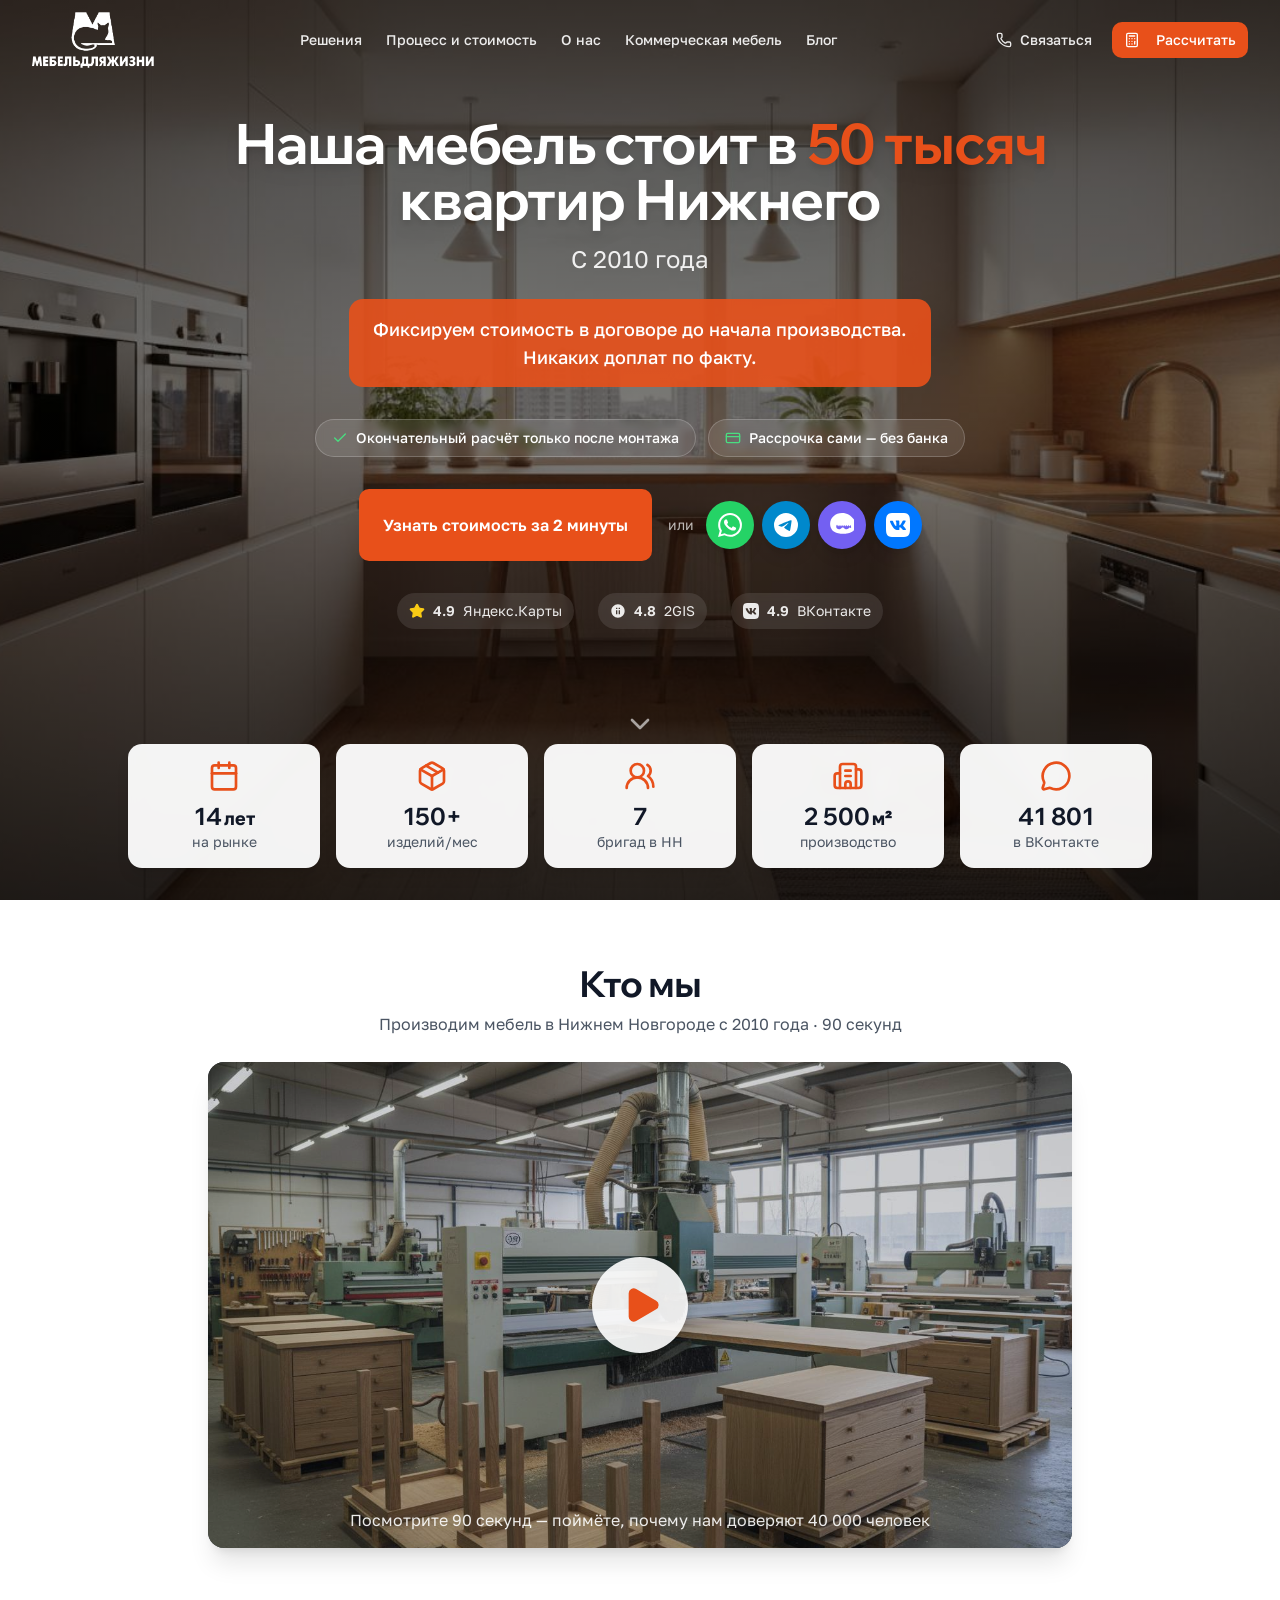
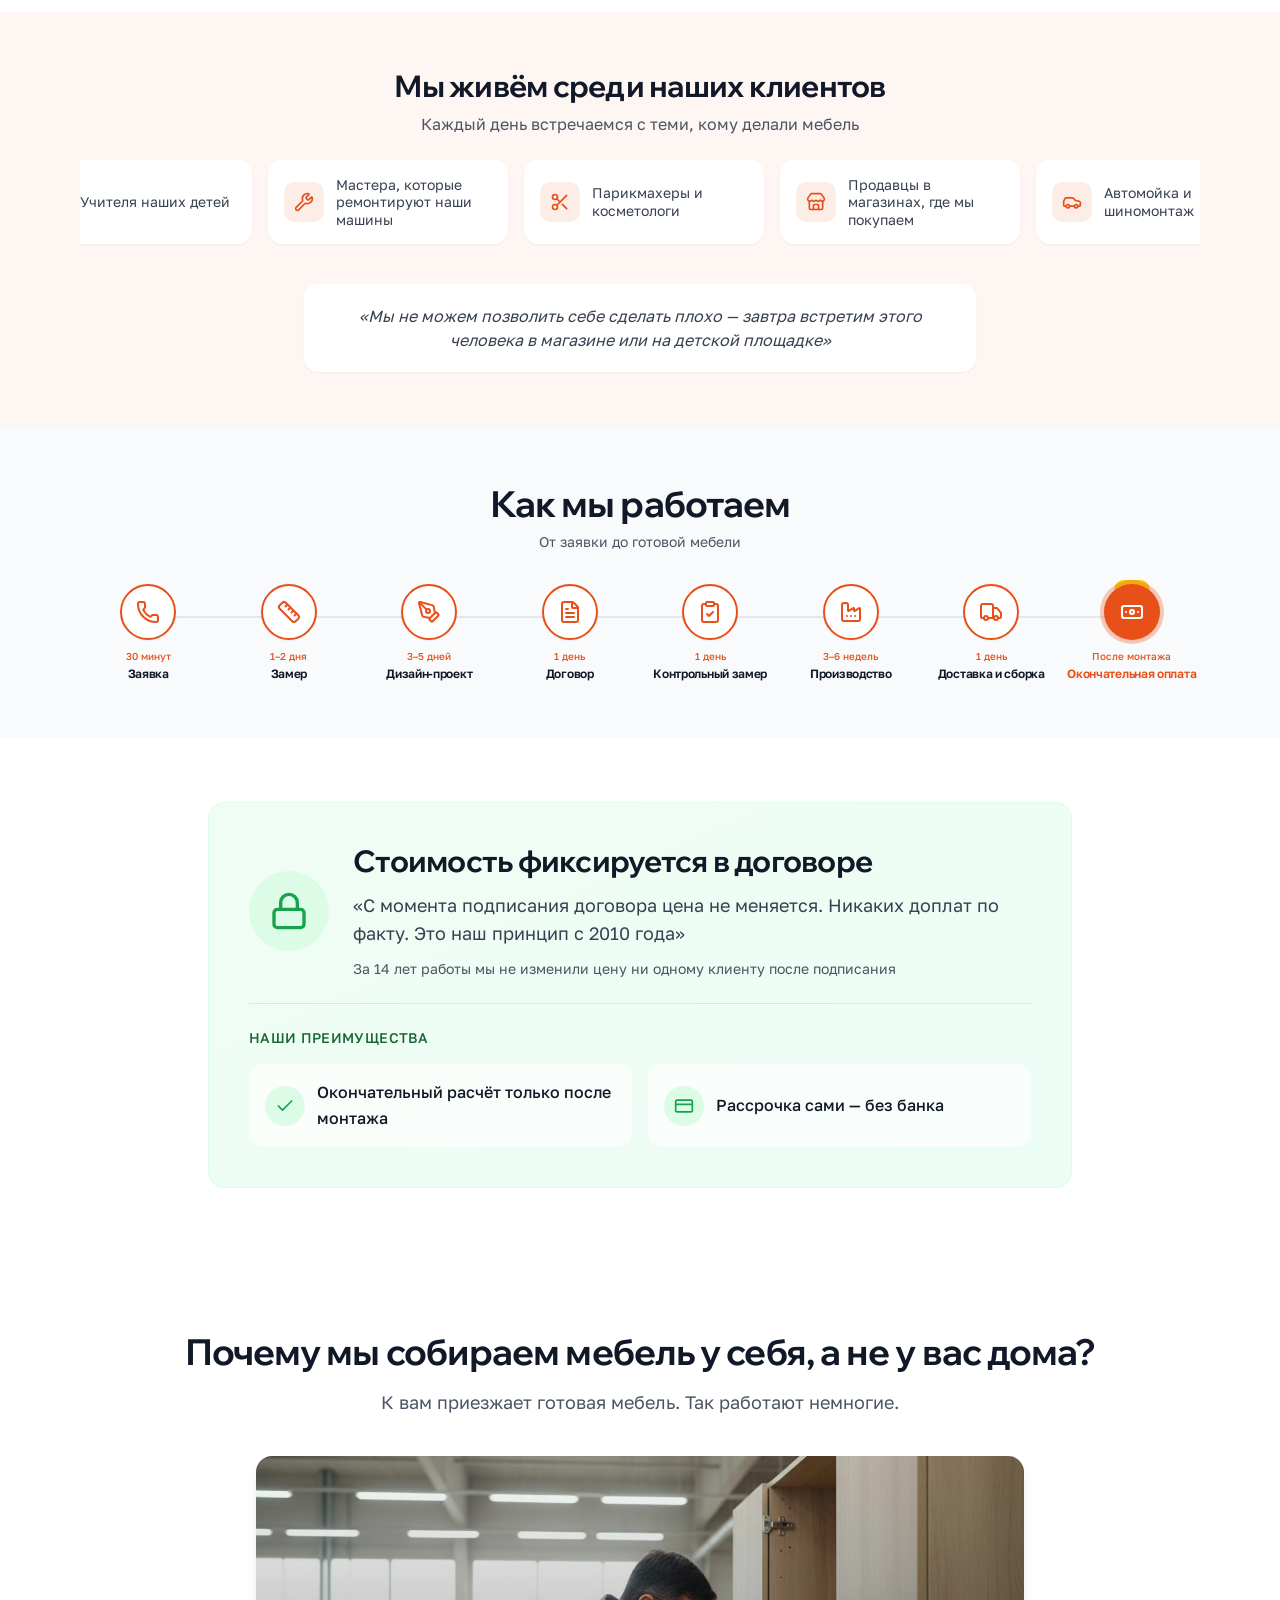
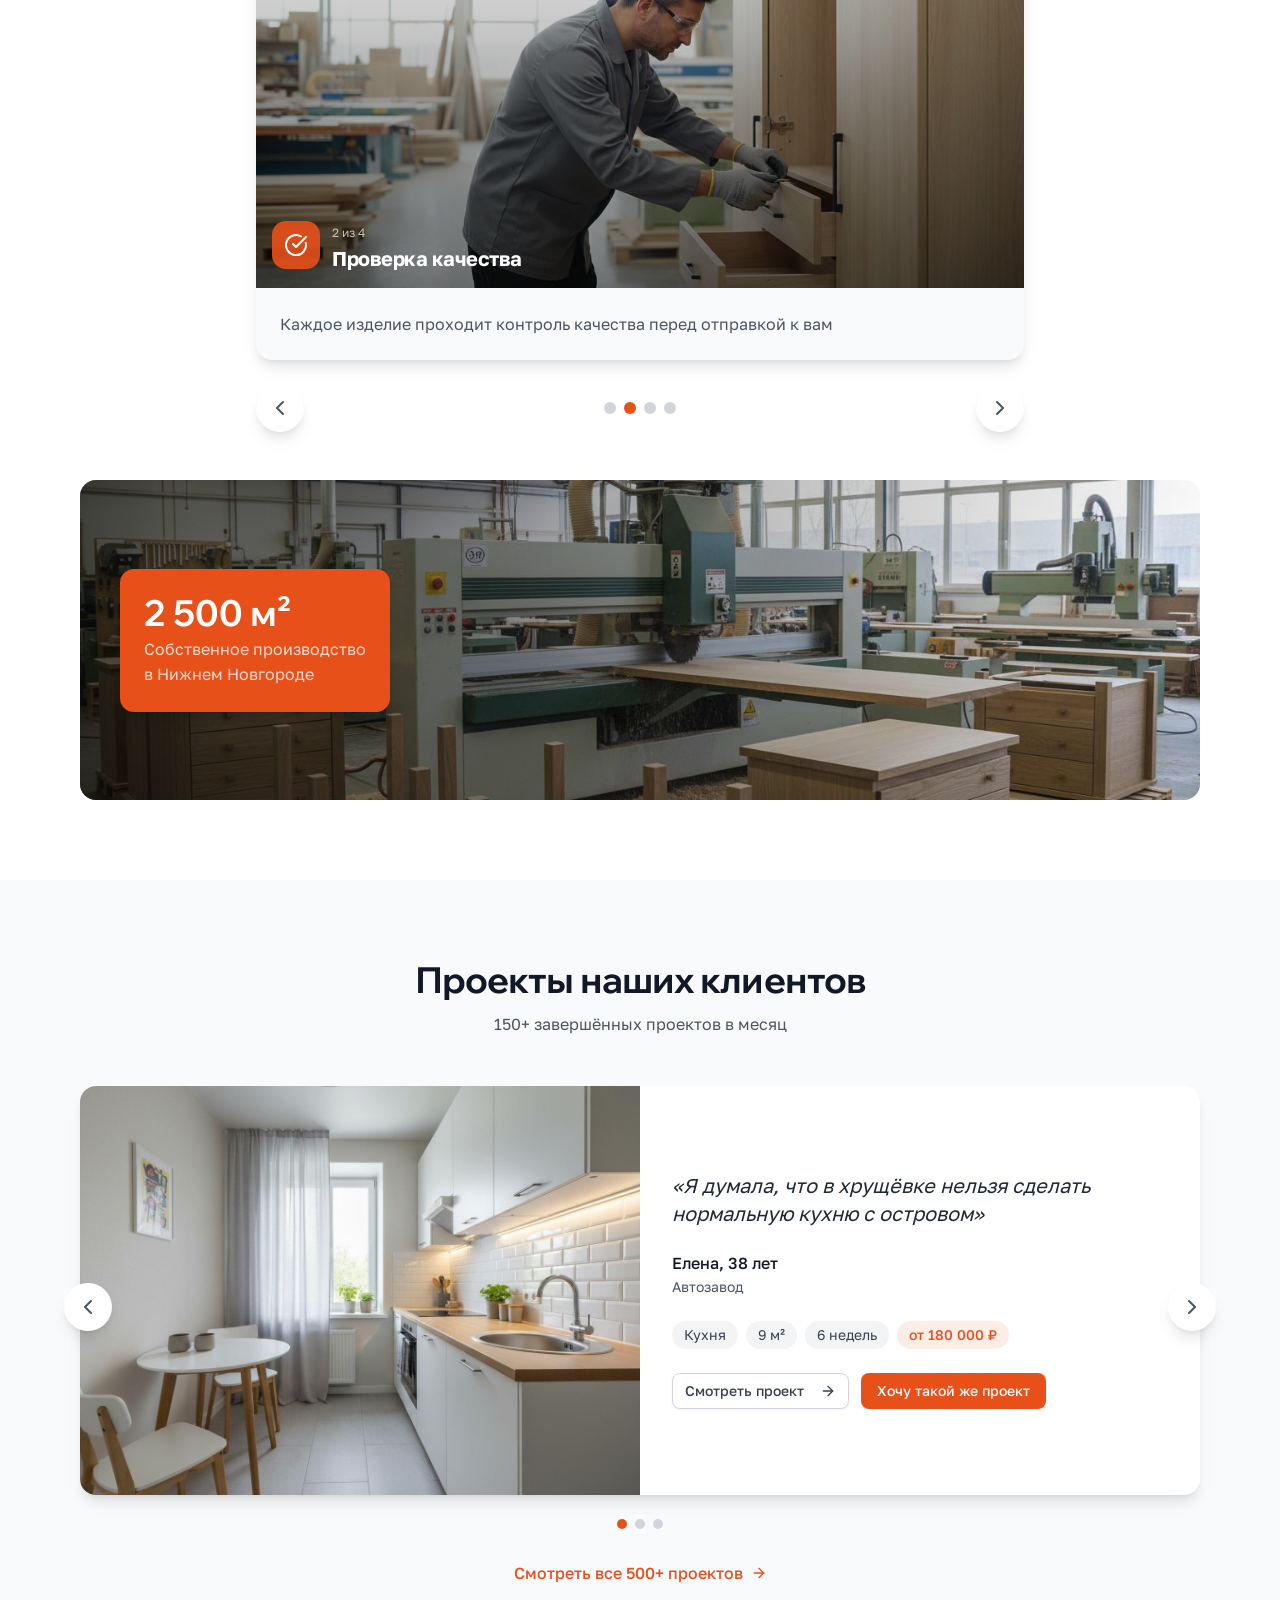
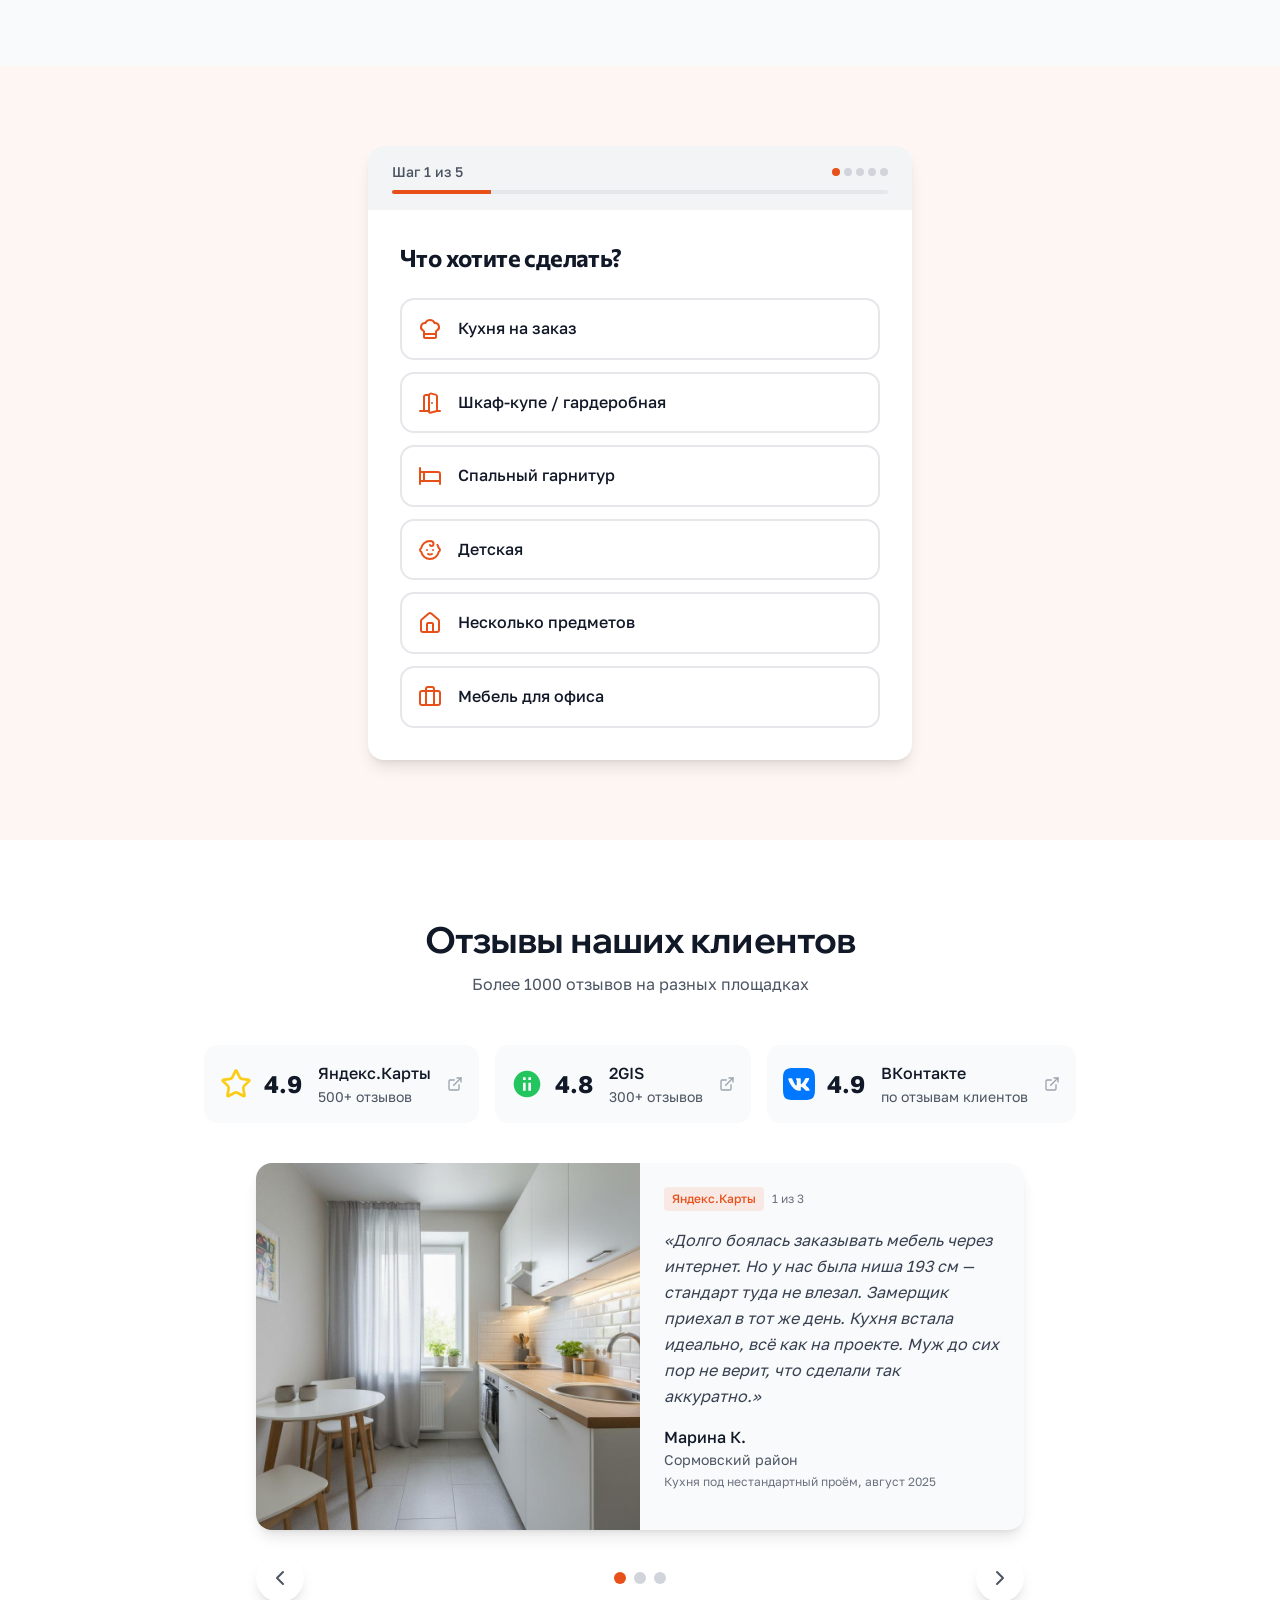
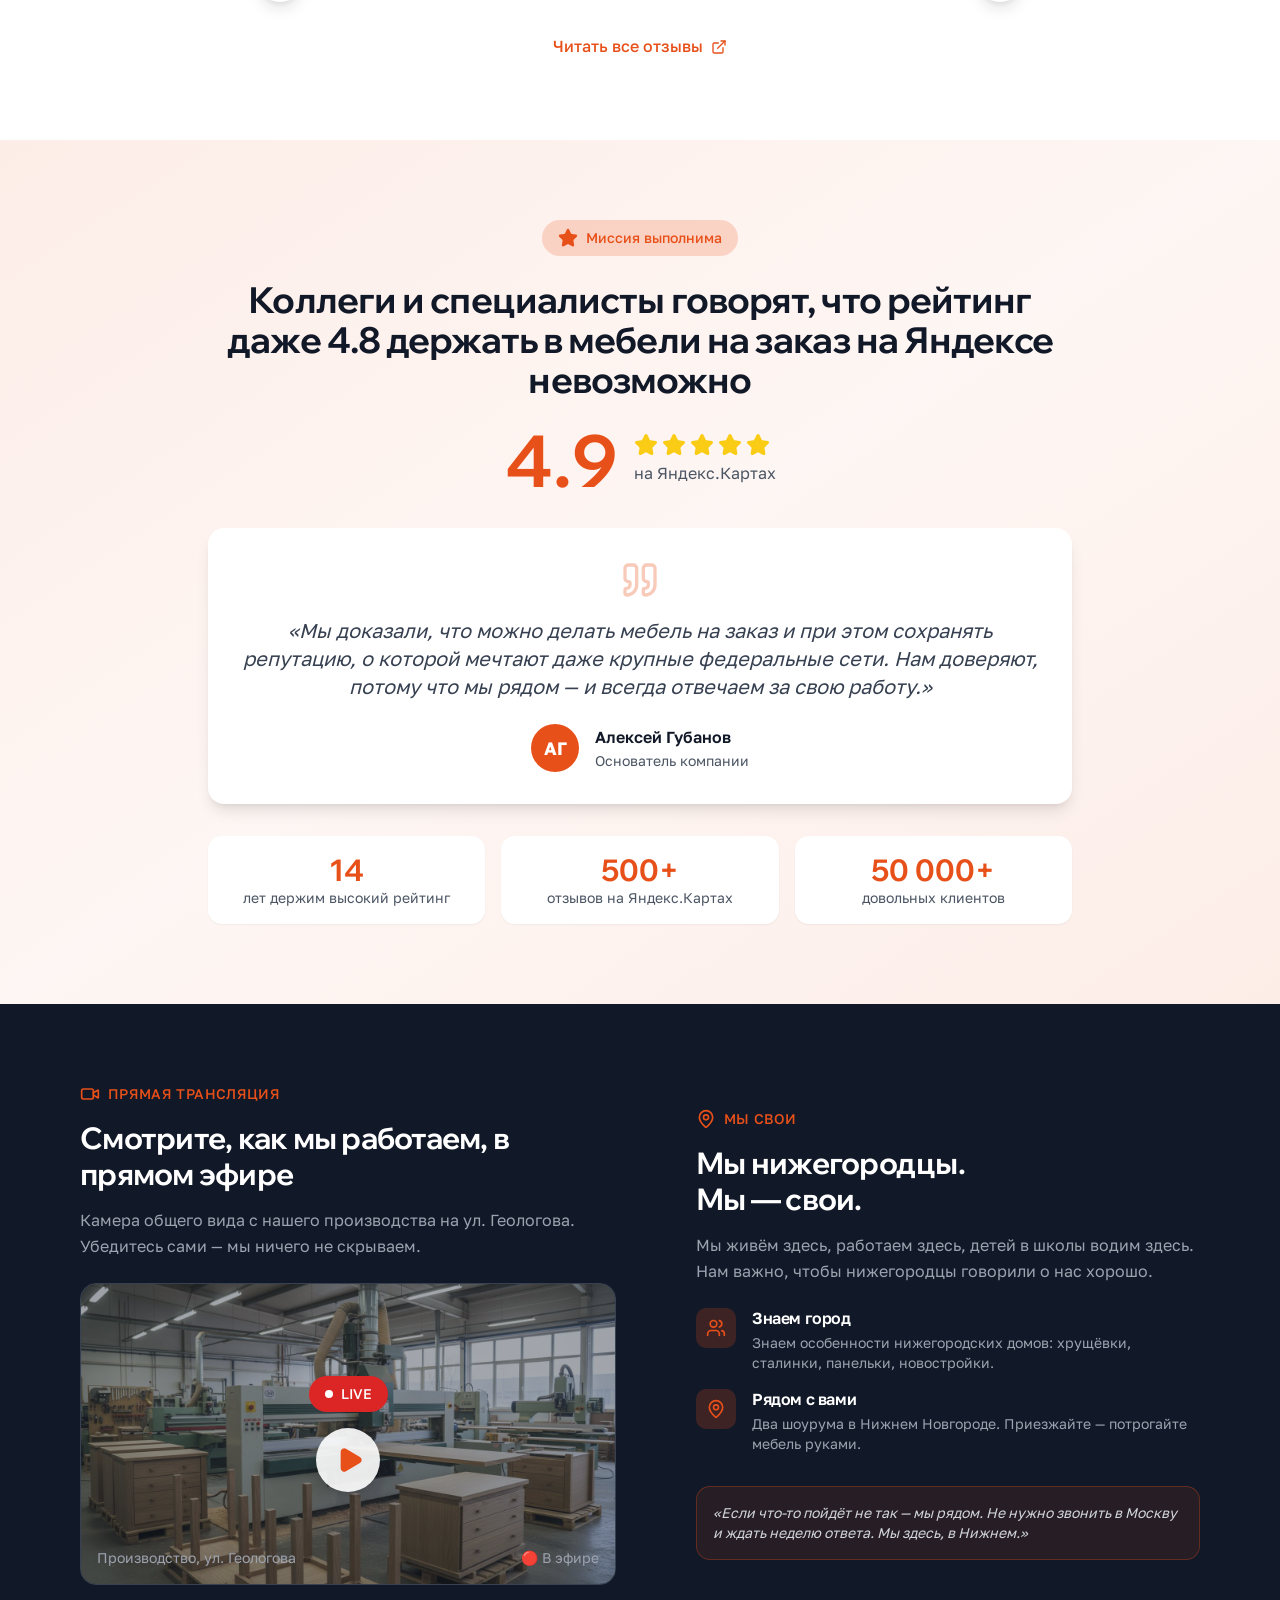
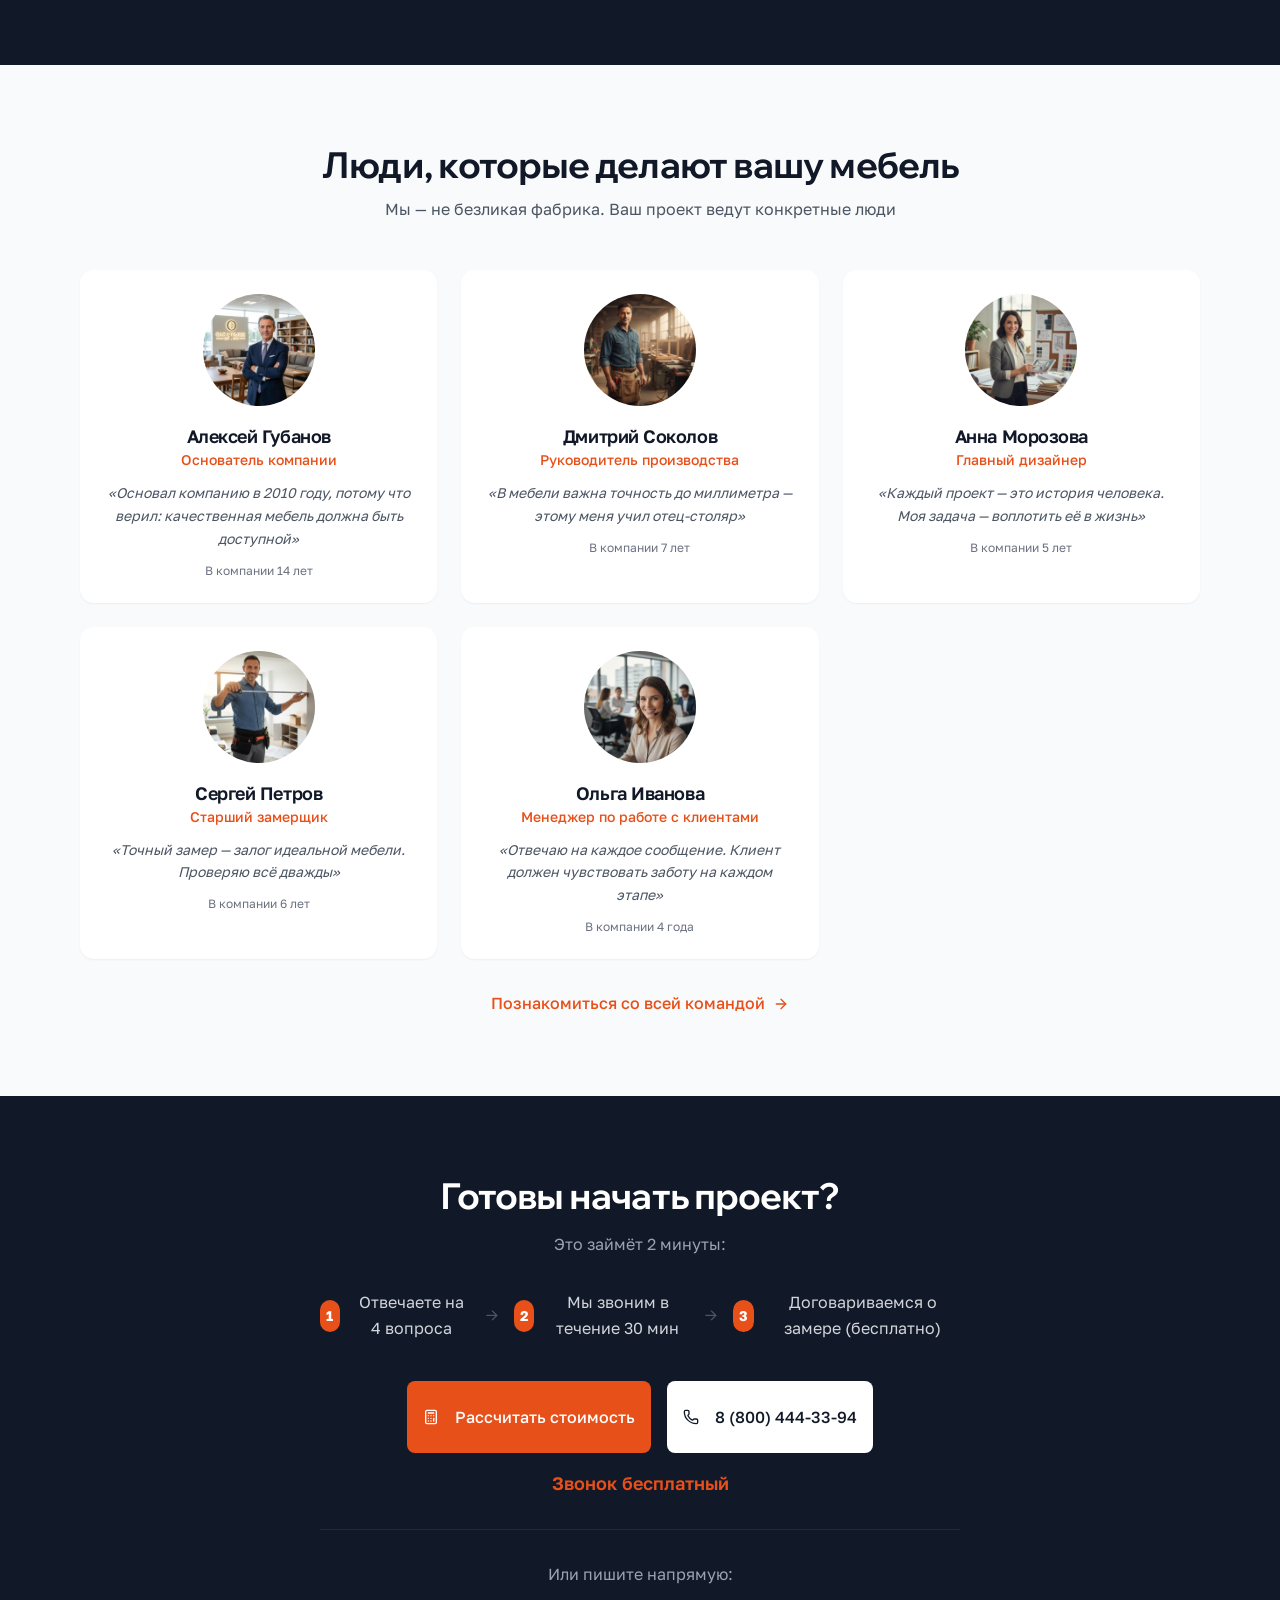
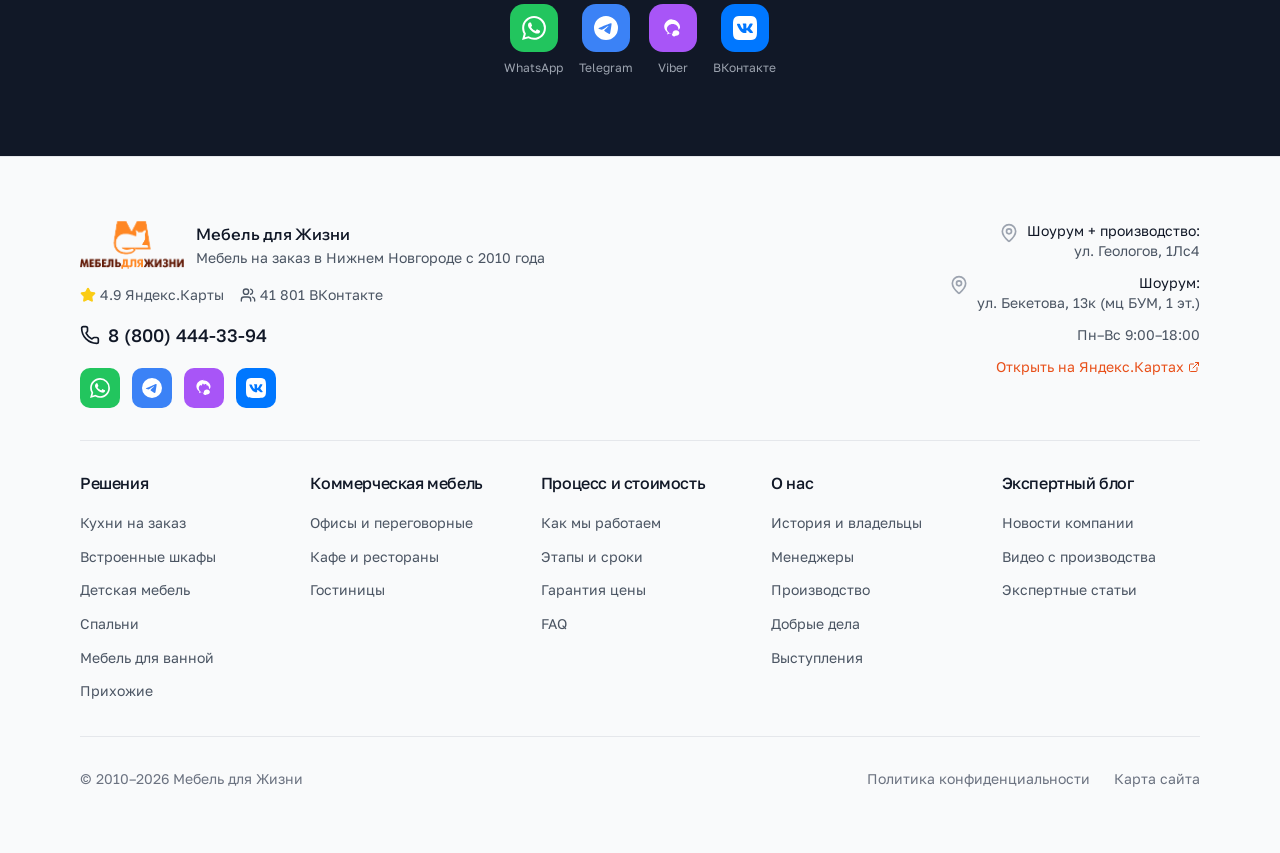
==== commit ce4d5d35: "Deploy site v5 from Версия 5" ====
--- a/index.html
+++ b/index.html
@@ -8,8 +8,8 @@
     <link rel="preconnect" href="https://fonts.googleapis.com">
     <link rel="preconnect" href="https://fonts.gstatic.com" crossorigin>
     <link href="https://fonts.googleapis.com/css2?family=Commissioner:wght@400;500;600;700&family=Golos+Text:wght@400;500;600;700&display=swap" rel="stylesheet">
-    <script type="module" crossorigin src="./assets/index-rNdXSsFC.js"></script>
-    <link rel="stylesheet" crossorigin href="./assets/index-DQlGUM_v.css">
+    <script type="module" crossorigin src="./assets/index-CRal8GZB.js"></script>
+    <link rel="stylesheet" crossorigin href="./assets/index-CL-r24Ei.css">
   </head>
   <body>
     <div id="root"></div>
--- a/assets/index-CL-r24Ei.css
+++ b/assets/index-CL-r24Ei.css
@@ -0,0 +1 @@
+@import"https://fonts.googleapis.com/css2?family=Golos+Text:wght@400;500;600;700&family=Wix+Madefor+Display:wght@400;500;600;700;800&display=swap";*,:before,:after{--tw-border-spacing-x: 0;--tw-border-spacing-y: 0;--tw-translate-x: 0;--tw-translate-y: 0;--tw-rotate: 0;--tw-skew-x: 0;--tw-skew-y: 0;--tw-scale-x: 1;--tw-scale-y: 1;--tw-pan-x: ;--tw-pan-y: ;--tw-pinch-zoom: ;--tw-scroll-snap-strictness: proximity;--tw-gradient-from-position: ;--tw-gradient-via-position: ;--tw-gradient-to-position: ;--tw-ordinal: ;--tw-slashed-zero: ;--tw-numeric-figure: ;--tw-numeric-spacing: ;--tw-numeric-fraction: ;--tw-ring-inset: ;--tw-ring-offset-width: 0px;--tw-ring-offset-color: #fff;--tw-ring-color: rgb(59 130 246 / .5);--tw-ring-offset-shadow: 0 0 #0000;--tw-ring-shadow: 0 0 #0000;--tw-shadow: 0 0 #0000;--tw-shadow-colored: 0 0 #0000;--tw-blur: ;--tw-brightness: ;--tw-contrast: ;--tw-grayscale: ;--tw-hue-rotate: ;--tw-invert: ;--tw-saturate: ;--tw-sepia: ;--tw-drop-shadow: ;--tw-backdrop-blur: ;--tw-backdrop-brightness: ;--tw-backdrop-contrast: ;--tw-backdrop-grayscale: ;--tw-backdrop-hue-rotate: ;--tw-backdrop-invert: ;--tw-backdrop-opacity: ;--tw-backdrop-saturate: ;--tw-backdrop-sepia: ;--tw-contain-size: ;--tw-contain-layout: ;--tw-contain-paint: ;--tw-contain-style: }::backdrop{--tw-border-spacing-x: 0;--tw-border-spacing-y: 0;--tw-translate-x: 0;--tw-translate-y: 0;--tw-rotate: 0;--tw-skew-x: 0;--tw-skew-y: 0;--tw-scale-x: 1;--tw-scale-y: 1;--tw-pan-x: ;--tw-pan-y: ;--tw-pinch-zoom: ;--tw-scroll-snap-strictness: proximity;--tw-gradient-from-position: ;--tw-gradient-via-position: ;--tw-gradient-to-position: ;--tw-ordinal: ;--tw-slashed-zero: ;--tw-numeric-figure: ;--tw-numeric-spacing: ;--tw-numeric-fraction: ;--tw-ring-inset: ;--tw-ring-offset-width: 0px;--tw-ring-offset-color: #fff;--tw-ring-color: rgb(59 130 246 / .5);--tw-ring-offset-shadow: 0 0 #0000;--tw-ring-shadow: 0 0 #0000;--tw-shadow: 0 0 #0000;--tw-shadow-colored: 0 0 #0000;--tw-blur: ;--tw-brightness: ;--tw-contrast: ;--tw-grayscale: ;--tw-hue-rotate: ;--tw-invert: ;--tw-saturate: ;--tw-sepia: ;--tw-drop-shadow: ;--tw-backdrop-blur: ;--tw-backdrop-brightness: ;--tw-backdrop-contrast: ;--tw-backdrop-grayscale: ;--tw-backdrop-hue-rotate: ;--tw-backdrop-invert: ;--tw-backdrop-opacity: ;--tw-backdrop-saturate: ;--tw-backdrop-sepia: ;--tw-contain-size: ;--tw-contain-layout: ;--tw-contain-paint: ;--tw-contain-style: }*,:before,:after{box-sizing:border-box;border-width:0;border-style:solid;border-color:#e5e7eb}:before,:after{--tw-content: ""}html,:host{line-height:1.5;-webkit-text-size-adjust:100%;-moz-tab-size:4;-o-tab-size:4;tab-size:4;font-family:ui-sans-serif,system-ui,sans-serif,"Apple Color Emoji","Segoe UI Emoji",Segoe UI Symbol,"Noto Color Emoji";font-feature-settings:normal;font-variation-settings:normal;-webkit-tap-highlight-color:transparent}body{margin:0;line-height:inherit}hr{height:0;color:inherit;border-top-width:1px}abbr:where([title]){-webkit-text-decoration:underline dotted;text-decoration:underline dotted}h1,h2,h3,h4,h5,h6{font-size:inherit;font-weight:inherit}a{color:inherit;text-decoration:inherit}b,strong{font-weight:bolder}code,kbd,samp,pre{font-family:ui-monospace,SFMono-Regular,Menlo,Monaco,Consolas,Liberation Mono,Courier New,monospace;font-feature-settings:normal;font-variation-settings:normal;font-size:1em}small{font-size:80%}sub,sup{font-size:75%;line-height:0;position:relative;vertical-align:baseline}sub{bottom:-.25em}sup{top:-.5em}table{text-indent:0;border-color:inherit;border-collapse:collapse}button,input,optgroup,select,textarea{font-family:inherit;font-feature-settings:inherit;font-variation-settings:inherit;font-size:100%;font-weight:inherit;line-height:inherit;letter-spacing:inherit;color:inherit;margin:0;padding:0}button,select{text-transform:none}button,input:where([type=button]),input:where([type=reset]),input:where([type=submit]){-webkit-appearance:button;background-color:transparent;background-image:none}:-moz-focusring{outline:auto}:-moz-ui-invalid{box-shadow:none}progress{vertical-align:baseline}::-webkit-inner-spin-button,::-webkit-outer-spin-button{height:auto}[type=search]{-webkit-appearance:textfield;outline-offset:-2px}::-webkit-search-decoration{-webkit-appearance:none}::-webkit-file-upload-button{-webkit-appearance:button;font:inherit}summary{display:list-item}blockquote,dl,dd,h1,h2,h3,h4,h5,h6,hr,figure,p,pre{margin:0}fieldset{margin:0;padding:0}legend{padding:0}ol,ul,menu{list-style:none;margin:0;padding:0}dialog{padding:0}textarea{resize:vertical}input::-moz-placeholder,textarea::-moz-placeholder{opacity:1;color:#9ca3af}input::placeholder,textarea::placeholder{opacity:1;color:#9ca3af}button,[role=button]{cursor:pointer}:disabled{cursor:default}img,svg,video,canvas,audio,iframe,embed,object{display:block;vertical-align:middle}img,video{max-width:100%;height:auto}[hidden]:where(:not([hidden=until-found])){display:none}:root{--background: 0 0% 100%;--foreground: 240 10% 3.9%;--card: 0 0% 100%;--card-foreground: 240 10% 3.9%;--popover: 0 0% 100%;--popover-foreground: 240 10% 3.9%;--primary: 240 5.9% 10%;--primary-foreground: 0 0% 98%;--secondary: 240 4.8% 95.9%;--secondary-foreground: 240 5.9% 10%;--muted: 240 4.8% 95.9%;--muted-foreground: 240 3.8% 46.1%;--accent: 240 4.8% 95.9%;--accent-foreground: 240 5.9% 10%;--destructive: 0 84.2% 60.2%;--destructive-foreground: 0 0% 98%;--border: 240 5.9% 90%;--input: 240 5.9% 90%;--ring: 240 5.9% 10%;--radius: .625rem;--sidebar-background: 0 0% 98%;--sidebar-foreground: 240 5.3% 26.1%;--sidebar-primary: 240 5.9% 10%;--sidebar-primary-foreground: 0 0% 98%;--sidebar-accent: 240 4.8% 95.9%;--sidebar-accent-foreground: 240 5.9% 10%;--sidebar-border: 220 13% 91%;--sidebar-ring: 217.2 91.2% 59.8%}.dark{--background: 240 10% 3.9%;--foreground: 0 0% 98%;--card: 240 10% 3.9%;--card-foreground: 0 0% 98%;--popover: 240 10% 3.9%;--popover-foreground: 0 0% 98%;--primary: 0 0% 98%;--primary-foreground: 240 5.9% 10%;--secondary: 240 3.7% 15.9%;--secondary-foreground: 0 0% 98%;--muted: 240 3.7% 15.9%;--muted-foreground: 240 5% 64.9%;--accent: 240 3.7% 15.9%;--accent-foreground: 0 0% 98%;--destructive: 0 62.8% 30.6%;--destructive-foreground: 0 0% 98%;--border: 240 3.7% 15.9%;--input: 240 3.7% 15.9%;--ring: 240 4.9% 83.9%;--sidebar-background: 240 5.9% 10%;--sidebar-foreground: 240 4.8% 95.9%;--sidebar-primary: 224.3 76.3% 48%;--sidebar-primary-foreground: 0 0% 100%;--sidebar-accent: 240 3.7% 15.9%;--sidebar-accent-foreground: 240 4.8% 95.9%;--sidebar-border: 240 3.7% 15.9%;--sidebar-ring: 217.2 91.2% 59.8%}*{border-color:hsl(var(--border))}html{scroll-behavior:smooth}body{background-color:hsl(var(--background));font-family:Golos Text,sans-serif;color:hsl(var(--foreground));-webkit-font-smoothing:antialiased;-moz-osx-font-smoothing:grayscale;font-feature-settings:"kern" 1,"liga" 1;line-height:1.6}h1{font-family:Wix Madefor Display,sans-serif;font-weight:700;letter-spacing:-.025em;line-height:1.15}h2{font-family:Wix Madefor Display,sans-serif;font-weight:600;letter-spacing:-.025em;line-height:1.25}h3,h4,h5,h6{font-family:Golos Text,sans-serif;font-weight:600;letter-spacing:-.025em;line-height:1.3}.sr-only{position:absolute;width:1px;height:1px;padding:0;margin:-1px;overflow:hidden;clip:rect(0,0,0,0);white-space:nowrap;border-width:0}.pointer-events-none{pointer-events:none}.visible{visibility:visible}.invisible{visibility:hidden}.fixed{position:fixed}.absolute{position:absolute}.relative{position:relative}.inset-0{inset:0}.inset-x-0{left:0;right:0}.inset-y-0{top:0;bottom:0}.-bottom-12{bottom:-3rem}.-left-12{left:-3rem}.-right-12{right:-3rem}.-top-1{top:-.25rem}.-top-12{top:-3rem}.bottom-0{bottom:0}.bottom-32{bottom:8rem}.bottom-4{bottom:1rem}.left-0{left:0}.left-1\/2{left:50%}.left-2{left:.5rem}.left-4{left:1rem}.left-\[4\%\]{left:4%}.left-\[50\%\]{left:50%}.right-0{right:0}.right-1{right:.25rem}.right-2{right:.5rem}.right-3{right:.75rem}.right-4{right:1rem}.right-\[4\%\]{right:4%}.top-0{top:0}.top-1\.5{top:.375rem}.top-1\/2{top:50%}.top-3\.5{top:.875rem}.top-4{top:1rem}.top-8{top:2rem}.top-\[1px\]{top:1px}.top-\[50\%\]{top:50%}.top-\[60\%\]{top:60%}.top-full{top:100%}.isolate{isolation:isolate}.z-10{z-index:10}.z-20{z-index:20}.z-50{z-index:50}.z-\[1\]{z-index:1}.order-first{order:-9999}.order-last{order:9999}.col-span-2{grid-column:span 2 / span 2}.col-start-2{grid-column-start:2}.row-span-2{grid-row:span 2 / span 2}.row-start-1{grid-row-start:1}.\!m-0{margin:0!important}.-mx-1{margin-left:-.25rem;margin-right:-.25rem}.-my-2{margin-top:-.5rem;margin-bottom:-.5rem}.mx-2{margin-left:.5rem;margin-right:.5rem}.mx-3\.5{margin-left:.875rem;margin-right:.875rem}.mx-auto{margin-left:auto;margin-right:auto}.my-0{margin-top:0;margin-bottom:0}.my-0\.5{margin-top:.125rem;margin-bottom:.125rem}.my-1{margin-top:.25rem;margin-bottom:.25rem}.-ml-4{margin-left:-1rem}.-mt-4{margin-top:-1rem}.mb-1{margin-bottom:.25rem}.mb-10{margin-bottom:2.5rem}.mb-2{margin-bottom:.5rem}.mb-3{margin-bottom:.75rem}.mb-4{margin-bottom:1rem}.mb-6{margin-bottom:1.5rem}.mb-8{margin-bottom:2rem}.ml-0\.5{margin-left:.125rem}.ml-1{margin-left:.25rem}.ml-2{margin-left:.5rem}.ml-4{margin-left:1rem}.ml-auto{margin-left:auto}.mr-2{margin-right:.5rem}.mt-0\.5{margin-top:.125rem}.mt-1{margin-top:.25rem}.mt-1\.5{margin-top:.375rem}.mt-12{margin-top:3rem}.mt-2{margin-top:.5rem}.mt-3{margin-top:.75rem}.mt-4{margin-top:1rem}.mt-6{margin-top:1.5rem}.mt-8{margin-top:2rem}.mt-auto{margin-top:auto}.line-clamp-1{overflow:hidden;display:-webkit-box;-webkit-box-orient:vertical;-webkit-line-clamp:1}.line-clamp-2{overflow:hidden;display:-webkit-box;-webkit-box-orient:vertical;-webkit-line-clamp:2}.block{display:block}.inline-block{display:inline-block}.flex{display:flex}.inline-flex{display:inline-flex}.table{display:table}.table-caption{display:table-caption}.table-cell{display:table-cell}.table-row{display:table-row}.grid{display:grid}.hidden{display:none}.aspect-\[16\/10\]{aspect-ratio:16/10}.aspect-\[16\/9\]{aspect-ratio:16/9}.aspect-\[4\/3\]{aspect-ratio:4/3}.aspect-square{aspect-ratio:1 / 1}.aspect-video{aspect-ratio:16 / 9}.size-10{width:2.5rem;height:2.5rem}.size-2{width:.5rem;height:.5rem}.size-2\.5{width:.625rem;height:.625rem}.size-3{width:.75rem;height:.75rem}.size-3\.5{width:.875rem;height:.875rem}.size-4{width:1rem;height:1rem}.size-6{width:1.5rem;height:1.5rem}.size-7{width:1.75rem;height:1.75rem}.size-8{width:2rem;height:2rem}.size-9{width:2.25rem;height:2.25rem}.size-auto{width:auto;height:auto}.size-full{width:100%;height:100%}.h-0\.5{height:.125rem}.h-1{height:.25rem}.h-1\.5{height:.375rem}.h-10{height:2.5rem}.h-12{height:3rem}.h-14{height:3.5rem}.h-16{height:4rem}.h-2{height:.5rem}.h-2\.5{height:.625rem}.h-20{height:5rem}.h-24{height:6rem}.h-28{height:7rem}.h-3{height:.75rem}.h-4{height:1rem}.h-5{height:1.25rem}.h-6{height:1.5rem}.h-64{height:16rem}.h-7{height:1.75rem}.h-8{height:2rem}.h-9{height:2.25rem}.h-\[1\.15rem\]{height:1.15rem}.h-\[60px\]{height:60px}.h-\[calc\(100\%-1px\)\]{height:calc(100% - 1px)}.h-\[var\(--radix-navigation-menu-viewport-height\)\]{height:var(--radix-navigation-menu-viewport-height)}.h-\[var\(--radix-select-trigger-height\)\]{height:var(--radix-select-trigger-height)}.h-auto{height:auto}.h-full{height:100%}.h-px{height:1px}.h-svh{height:100svh}.max-h-\[300px\]{max-height:300px}.min-h-0{min-height:0px}.min-h-16{min-height:4rem}.min-h-4{min-height:1rem}.min-h-screen{min-height:100vh}.min-h-svh{min-height:100svh}.w-0{width:0px}.w-1{width:.25rem}.w-10{width:2.5rem}.w-12{width:3rem}.w-14{width:3.5rem}.w-16{width:4rem}.w-2{width:.5rem}.w-2\.5{width:.625rem}.w-20{width:5rem}.w-24{width:6rem}.w-28{width:7rem}.w-3{width:.75rem}.w-3\/4{width:75%}.w-4{width:1rem}.w-48{width:12rem}.w-5{width:1.25rem}.w-6{width:1.5rem}.w-64{width:16rem}.w-7{width:1.75rem}.w-72{width:18rem}.w-8{width:2rem}.w-9{width:2.25rem}.w-\[100px\]{width:100px}.w-\[200px\]{width:200px}.w-\[300px\]{width:300px}.w-auto{width:auto}.w-fit{width:-moz-fit-content;width:fit-content}.w-full{width:100%}.w-max{width:-moz-max-content;width:max-content}.w-px{width:1px}.min-w-0{min-width:0px}.min-w-10{min-width:2.5rem}.min-w-5{min-width:1.25rem}.min-w-8{min-width:2rem}.min-w-9{min-width:2.25rem}.min-w-\[12rem\]{min-width:12rem}.min-w-\[8rem\]{min-width:8rem}.min-w-\[var\(--radix-select-trigger-width\)\]{min-width:var(--radix-select-trigger-width)}.max-w-2xl{max-width:42rem}.max-w-3xl{max-width:48rem}.max-w-4xl{max-width:56rem}.max-w-5xl{max-width:64rem}.max-w-6xl{max-width:72rem}.max-w-\[calc\(100\%-2rem\)\]{max-width:calc(100% - 2rem)}.max-w-max{max-width:-moz-max-content;max-width:max-content}.max-w-sm{max-width:24rem}.max-w-xl{max-width:36rem}.flex-1{flex:1 1 0%}.flex-shrink-0,.shrink-0{flex-shrink:0}.grow{flex-grow:1}.grow-0{flex-grow:0}.basis-full{flex-basis:100%}.caption-bottom{caption-side:bottom}.border-collapse{border-collapse:collapse}.-translate-x-1\/2{--tw-translate-x: -50%;transform:translate(var(--tw-translate-x),var(--tw-translate-y)) rotate(var(--tw-rotate)) skew(var(--tw-skew-x)) skewY(var(--tw-skew-y)) scaleX(var(--tw-scale-x)) scaleY(var(--tw-scale-y))}.-translate-x-4{--tw-translate-x: -1rem;transform:translate(var(--tw-translate-x),var(--tw-translate-y)) rotate(var(--tw-rotate)) skew(var(--tw-skew-x)) skewY(var(--tw-skew-y)) scaleX(var(--tw-scale-x)) scaleY(var(--tw-scale-y))}.-translate-x-px{--tw-translate-x: -1px;transform:translate(var(--tw-translate-x),var(--tw-translate-y)) rotate(var(--tw-rotate)) skew(var(--tw-skew-x)) skewY(var(--tw-skew-y)) scaleX(var(--tw-scale-x)) scaleY(var(--tw-scale-y))}.-translate-y-1\/2{--tw-translate-y: -50%;transform:translate(var(--tw-translate-x),var(--tw-translate-y)) rotate(var(--tw-rotate)) skew(var(--tw-skew-x)) skewY(var(--tw-skew-y)) scaleX(var(--tw-scale-x)) scaleY(var(--tw-scale-y))}.translate-x-4{--tw-translate-x: 1rem;transform:translate(var(--tw-translate-x),var(--tw-translate-y)) rotate(var(--tw-rotate)) skew(var(--tw-skew-x)) skewY(var(--tw-skew-y)) scaleX(var(--tw-scale-x)) scaleY(var(--tw-scale-y))}.translate-x-\[-50\%\]{--tw-translate-x: -50%;transform:translate(var(--tw-translate-x),var(--tw-translate-y)) rotate(var(--tw-rotate)) skew(var(--tw-skew-x)) skewY(var(--tw-skew-y)) scaleX(var(--tw-scale-x)) scaleY(var(--tw-scale-y))}.translate-x-px{--tw-translate-x: 1px;transform:translate(var(--tw-translate-x),var(--tw-translate-y)) rotate(var(--tw-rotate)) skew(var(--tw-skew-x)) skewY(var(--tw-skew-y)) scaleX(var(--tw-scale-x)) scaleY(var(--tw-scale-y))}.translate-y-0\.5{--tw-translate-y: .125rem;transform:translate(var(--tw-translate-x),var(--tw-translate-y)) rotate(var(--tw-rotate)) skew(var(--tw-skew-x)) skewY(var(--tw-skew-y)) scaleX(var(--tw-scale-x)) scaleY(var(--tw-scale-y))}.translate-y-\[-50\%\]{--tw-translate-y: -50%;transform:translate(var(--tw-translate-x),var(--tw-translate-y)) rotate(var(--tw-rotate)) skew(var(--tw-skew-x)) skewY(var(--tw-skew-y)) scaleX(var(--tw-scale-x)) scaleY(var(--tw-scale-y))}.translate-y-\[calc\(-50\%_-_2px\)\]{--tw-translate-y: calc(-50% - 2px) ;transform:translate(var(--tw-translate-x),var(--tw-translate-y)) rotate(var(--tw-rotate)) skew(var(--tw-skew-x)) skewY(var(--tw-skew-y)) scaleX(var(--tw-scale-x)) scaleY(var(--tw-scale-y))}.rotate-45{--tw-rotate: 45deg;transform:translate(var(--tw-translate-x),var(--tw-translate-y)) rotate(var(--tw-rotate)) skew(var(--tw-skew-x)) skewY(var(--tw-skew-y)) scaleX(var(--tw-scale-x)) scaleY(var(--tw-scale-y))}.rotate-90{--tw-rotate: 90deg;transform:translate(var(--tw-translate-x),var(--tw-translate-y)) rotate(var(--tw-rotate)) skew(var(--tw-skew-x)) skewY(var(--tw-skew-y)) scaleX(var(--tw-scale-x)) scaleY(var(--tw-scale-y))}.transform{transform:translate(var(--tw-translate-x),var(--tw-translate-y)) rotate(var(--tw-rotate)) skew(var(--tw-skew-x)) skewY(var(--tw-skew-y)) scaleX(var(--tw-scale-x)) scaleY(var(--tw-scale-y))}@keyframes bounce{0%,to{transform:translateY(-25%);animation-timing-function:cubic-bezier(.8,0,1,1)}50%{transform:none;animation-timing-function:cubic-bezier(0,0,.2,1)}}.animate-bounce{animation:bounce 1s infinite}@keyframes caret-blink{0%,70%,to{opacity:1}20%,50%{opacity:0}}.animate-caret-blink{animation:caret-blink 1.25s ease-out infinite}@keyframes pulse{50%{opacity:.5}}.animate-pulse{animation:pulse 2s cubic-bezier(.4,0,.6,1) infinite}@keyframes spin{to{transform:rotate(360deg)}}.animate-spin{animation:spin 1s linear infinite}.cursor-default{cursor:default}.cursor-pointer{cursor:pointer}.cursor-text{cursor:text}.touch-none{touch-action:none}.select-none{-webkit-user-select:none;-moz-user-select:none;user-select:none}.resize-none{resize:none}.scroll-my-1{scroll-margin-top:.25rem;scroll-margin-bottom:.25rem}.scroll-py-1{scroll-padding-top:.25rem;scroll-padding-bottom:.25rem}.list-disc{list-style-type:disc}.list-none{list-style-type:none}.auto-rows-min{grid-auto-rows:min-content}.grid-cols-2{grid-template-columns:repeat(2,minmax(0,1fr))}.grid-cols-3{grid-template-columns:repeat(3,minmax(0,1fr))}.grid-cols-4{grid-template-columns:repeat(4,minmax(0,1fr))}.grid-cols-5{grid-template-columns:repeat(5,minmax(0,1fr))}.grid-cols-8{grid-template-columns:repeat(8,minmax(0,1fr))}.grid-cols-\[0_1fr\]{grid-template-columns:0 1fr}.grid-rows-\[auto_auto\]{grid-template-rows:auto auto}.flex-row{flex-direction:row}.flex-col{flex-direction:column}.flex-col-reverse{flex-direction:column-reverse}.flex-wrap{flex-wrap:wrap}.place-content-center{place-content:center}.items-start{align-items:flex-start}.items-end{align-items:flex-end}.items-center{align-items:center}.items-stretch{align-items:stretch}.justify-start{justify-content:flex-start}.justify-center{justify-content:center}.justify-between{justify-content:space-between}.justify-around{justify-content:space-around}.justify-items-start{justify-items:start}.gap-0\.5{gap:.125rem}.gap-1{gap:.25rem}.gap-1\.5{gap:.375rem}.gap-2{gap:.5rem}.gap-2\.5{gap:.625rem}.gap-3{gap:.75rem}.gap-4{gap:1rem}.gap-6{gap:1.5rem}.gap-7{gap:1.75rem}.gap-8{gap:2rem}.gap-\[--spacing\(var\(--gap\)\)\]{gap:var(--spacing(var(--gap)))}.gap-y-0\.5{row-gap:.125rem}.space-y-2>:not([hidden])~:not([hidden]){--tw-space-y-reverse: 0;margin-top:calc(.5rem * calc(1 - var(--tw-space-y-reverse)));margin-bottom:calc(.5rem * var(--tw-space-y-reverse))}.space-y-3>:not([hidden])~:not([hidden]){--tw-space-y-reverse: 0;margin-top:calc(.75rem * calc(1 - var(--tw-space-y-reverse)));margin-bottom:calc(.75rem * var(--tw-space-y-reverse))}.space-y-4>:not([hidden])~:not([hidden]){--tw-space-y-reverse: 0;margin-top:calc(1rem * calc(1 - var(--tw-space-y-reverse)));margin-bottom:calc(1rem * var(--tw-space-y-reverse))}.self-start{align-self:flex-start}.self-stretch{align-self:stretch}.justify-self-end{justify-self:end}.overflow-auto{overflow:auto}.overflow-hidden{overflow:hidden}.overflow-x-auto{overflow-x:auto}.overflow-y-auto{overflow-y:auto}.overflow-x-hidden{overflow-x:hidden}.whitespace-nowrap{white-space:nowrap}.break-words{overflow-wrap:break-word}.rounded{border-radius:.25rem}.rounded-2xl{border-radius:1rem}.rounded-\[2px\]{border-radius:2px}.rounded-\[4px\]{border-radius:4px}.rounded-\[calc\(var\(--radius\)-5px\)\]{border-radius:calc(var(--radius) - 5px)}.rounded-\[inherit\]{border-radius:inherit}.rounded-full{border-radius:9999px}.rounded-lg{border-radius:var(--radius)}.rounded-md{border-radius:calc(var(--radius) - 2px)}.rounded-none{border-radius:0}.rounded-sm{border-radius:calc(var(--radius) - 4px)}.rounded-xl{border-radius:calc(var(--radius) + 4px)}.rounded-xs{border-radius:calc(var(--radius) - 6px)}.rounded-l-md{border-top-left-radius:calc(var(--radius) - 2px);border-bottom-left-radius:calc(var(--radius) - 2px)}.rounded-r-md{border-top-right-radius:calc(var(--radius) - 2px);border-bottom-right-radius:calc(var(--radius) - 2px)}.rounded-tl-sm{border-top-left-radius:calc(var(--radius) - 4px)}.border{border-width:1px}.border-0{border-width:0px}.border-2{border-width:2px}.border-\[1\.5px\]{border-width:1.5px}.border-y{border-top-width:1px;border-bottom-width:1px}.border-b{border-bottom-width:1px}.border-l{border-left-width:1px}.border-r{border-right-width:1px}.border-t{border-top-width:1px}.border-dashed{border-style:dashed}.border-border{border-color:hsl(var(--border))}.border-border\/50{border-color:hsl(var(--border) / .5)}.border-brand{--tw-border-opacity: 1;border-color:rgb(232 80 26 / var(--tw-border-opacity, 1))}.border-brand\/30{border-color:#e8501a4d}.border-gray-100{--tw-border-opacity: 1;border-color:rgb(243 244 246 / var(--tw-border-opacity, 1))}.border-gray-200{--tw-border-opacity: 1;border-color:rgb(229 231 235 / var(--tw-border-opacity, 1))}.border-gray-300{--tw-border-opacity: 1;border-color:rgb(209 213 219 / var(--tw-border-opacity, 1))}.border-gray-700{--tw-border-opacity: 1;border-color:rgb(55 65 81 / var(--tw-border-opacity, 1))}.border-gray-800{--tw-border-opacity: 1;border-color:rgb(31 41 55 / var(--tw-border-opacity, 1))}.border-green-100{--tw-border-opacity: 1;border-color:rgb(220 252 231 / var(--tw-border-opacity, 1))}.border-green-200{--tw-border-opacity: 1;border-color:rgb(187 247 208 / var(--tw-border-opacity, 1))}.border-input{border-color:hsl(var(--input))}.border-primary{border-color:hsl(var(--primary))}.border-sidebar-border{border-color:hsl(var(--sidebar-border))}.border-transparent{border-color:transparent}.border-white\/20{border-color:#fff3}.border-l-transparent{border-left-color:transparent}.border-t-transparent{border-top-color:transparent}.bg-\[\#0077FF\]{--tw-bg-opacity: 1;background-color:rgb(0 119 255 / var(--tw-bg-opacity, 1))}.bg-\[\#0088cc\]{--tw-bg-opacity: 1;background-color:rgb(0 136 204 / var(--tw-bg-opacity, 1))}.bg-\[\#25D366\]{--tw-bg-opacity: 1;background-color:rgb(37 211 102 / var(--tw-bg-opacity, 1))}.bg-\[\#7360F2\]{--tw-bg-opacity: 1;background-color:rgb(115 96 242 / var(--tw-bg-opacity, 1))}.bg-accent{background-color:hsl(var(--accent))}.bg-background{background-color:hsl(var(--background))}.bg-black\/50{background-color:#00000080}.bg-blue-500{--tw-bg-opacity: 1;background-color:rgb(59 130 246 / var(--tw-bg-opacity, 1))}.bg-border{background-color:hsl(var(--border))}.bg-brand{--tw-bg-opacity: 1;background-color:rgb(232 80 26 / var(--tw-bg-opacity, 1))}.bg-brand\/10{background-color:#e8501a1a}.bg-brand\/20{background-color:#e8501a33}.bg-brand\/5{background-color:#e8501a0d}.bg-brand\/90{background-color:#e8501ae6}.bg-card{background-color:hsl(var(--card))}.bg-destructive{--tw-bg-opacity: 1;background-color:hsl(var(--destructive) / var(--tw-bg-opacity, 1))}.bg-foreground{background-color:hsl(var(--foreground))}.bg-gray-100{--tw-bg-opacity: 1;background-color:rgb(243 244 246 / var(--tw-bg-opacity, 1))}.bg-gray-200{--tw-bg-opacity: 1;background-color:rgb(229 231 235 / var(--tw-bg-opacity, 1))}.bg-gray-300{--tw-bg-opacity: 1;background-color:rgb(209 213 219 / var(--tw-bg-opacity, 1))}.bg-gray-50{--tw-bg-opacity: 1;background-color:rgb(249 250 251 / var(--tw-bg-opacity, 1))}.bg-gray-600{--tw-bg-opacity: 1;background-color:rgb(75 85 99 / var(--tw-bg-opacity, 1))}.bg-gray-800{--tw-bg-opacity: 1;background-color:rgb(31 41 55 / var(--tw-bg-opacity, 1))}.bg-gray-900{--tw-bg-opacity: 1;background-color:rgb(17 24 39 / var(--tw-bg-opacity, 1))}.bg-green-100{--tw-bg-opacity: 1;background-color:rgb(220 252 231 / var(--tw-bg-opacity, 1))}.bg-green-500{--tw-bg-opacity: 1;background-color:rgb(34 197 94 / var(--tw-bg-opacity, 1))}.bg-input{background-color:hsl(var(--input))}.bg-muted{background-color:hsl(var(--muted))}.bg-muted\/50{background-color:hsl(var(--muted) / .5)}.bg-popover{background-color:hsl(var(--popover))}.bg-primary{background-color:hsl(var(--primary))}.bg-primary\/20{background-color:hsl(var(--primary) / .2)}.bg-purple-500{--tw-bg-opacity: 1;background-color:rgb(168 85 247 / var(--tw-bg-opacity, 1))}.bg-red-600{--tw-bg-opacity: 1;background-color:rgb(220 38 38 / var(--tw-bg-opacity, 1))}.bg-secondary{background-color:hsl(var(--secondary))}.bg-sidebar{background-color:hsl(var(--sidebar-background))}.bg-sidebar-border{background-color:hsl(var(--sidebar-border))}.bg-transparent{background-color:transparent}.bg-white{--tw-bg-opacity: 1;background-color:rgb(255 255 255 / var(--tw-bg-opacity, 1))}.bg-white\/10{background-color:#ffffff1a}.bg-white\/70{background-color:#ffffffb3}.bg-white\/90{background-color:#ffffffe6}.bg-white\/95{background-color:#fffffff2}.bg-yellow-400{--tw-bg-opacity: 1;background-color:rgb(250 204 21 / var(--tw-bg-opacity, 1))}.bg-gradient-to-b{background-image:linear-gradient(to bottom,var(--tw-gradient-stops))}.bg-gradient-to-br{background-image:linear-gradient(to bottom right,var(--tw-gradient-stops))}.bg-gradient-to-r{background-image:linear-gradient(to right,var(--tw-gradient-stops))}.bg-gradient-to-t{background-image:linear-gradient(to top,var(--tw-gradient-stops))}.from-black\/50{--tw-gradient-from: rgb(0 0 0 / .5) var(--tw-gradient-from-position);--tw-gradient-to: rgb(0 0 0 / 0) var(--tw-gradient-to-position);--tw-gradient-stops: var(--tw-gradient-from), var(--tw-gradient-to)}.from-black\/60{--tw-gradient-from: rgb(0 0 0 / .6) var(--tw-gradient-from-position);--tw-gradient-to: rgb(0 0 0 / 0) var(--tw-gradient-to-position);--tw-gradient-stops: var(--tw-gradient-from), var(--tw-gradient-to)}.from-black\/70{--tw-gradient-from: rgb(0 0 0 / .7) var(--tw-gradient-from-position);--tw-gradient-to: rgb(0 0 0 / 0) var(--tw-gradient-to-position);--tw-gradient-stops: var(--tw-gradient-from), var(--tw-gradient-to)}.from-brand\/10{--tw-gradient-from: rgb(232 80 26 / .1) var(--tw-gradient-from-position);--tw-gradient-to: rgb(232 80 26 / 0) var(--tw-gradient-to-position);--tw-gradient-stops: var(--tw-gradient-from), var(--tw-gradient-to)}.from-green-50{--tw-gradient-from: #f0fdf4 var(--tw-gradient-from-position);--tw-gradient-to: rgb(240 253 244 / 0) var(--tw-gradient-to-position);--tw-gradient-stops: var(--tw-gradient-from), var(--tw-gradient-to)}.via-black\/50{--tw-gradient-to: rgb(0 0 0 / 0) var(--tw-gradient-to-position);--tw-gradient-stops: var(--tw-gradient-from), rgb(0 0 0 / .5) var(--tw-gradient-via-position), var(--tw-gradient-to)}.via-brand\/5{--tw-gradient-to: rgb(232 80 26 / 0) var(--tw-gradient-to-position);--tw-gradient-stops: var(--tw-gradient-from), rgb(232 80 26 / .05) var(--tw-gradient-via-position), var(--tw-gradient-to)}.to-black\/80{--tw-gradient-to: rgb(0 0 0 / .8) var(--tw-gradient-to-position)}.to-brand\/10{--tw-gradient-to: rgb(232 80 26 / .1) var(--tw-gradient-to-position)}.to-emerald-50{--tw-gradient-to: #ecfdf5 var(--tw-gradient-to-position)}.to-transparent{--tw-gradient-to: transparent var(--tw-gradient-to-position)}.fill-brand{fill:#e8501a}.fill-current{fill:currentColor}.fill-foreground{fill:hsl(var(--foreground))}.fill-primary{fill:hsl(var(--primary))}.fill-yellow-400{fill:#facc15}.object-cover{-o-object-fit:cover;object-fit:cover}.p-0{padding:0}.p-1{padding:.25rem}.p-2{padding:.5rem}.p-3{padding:.75rem}.p-4{padding:1rem}.p-6{padding:1.5rem}.p-8{padding:2rem}.p-\[3px\]{padding:3px}.p-px{padding:1px}.px-1{padding-left:.25rem;padding-right:.25rem}.px-1\.5{padding-left:.375rem;padding-right:.375rem}.px-2{padding-left:.5rem;padding-right:.5rem}.px-2\.5{padding-left:.625rem;padding-right:.625rem}.px-3{padding-left:.75rem;padding-right:.75rem}.px-4{padding-left:1rem;padding-right:1rem}.px-6{padding-left:1.5rem;padding-right:1.5rem}.px-8{padding-left:2rem;padding-right:2rem}.py-0\.5{padding-top:.125rem;padding-bottom:.125rem}.py-1{padding-top:.25rem;padding-bottom:.25rem}.py-1\.5{padding-top:.375rem;padding-bottom:.375rem}.py-10{padding-top:2.5rem;padding-bottom:2.5rem}.py-12{padding-top:3rem;padding-bottom:3rem}.py-16{padding-top:4rem;padding-bottom:4rem}.py-2{padding-top:.5rem;padding-bottom:.5rem}.py-3{padding-top:.75rem;padding-bottom:.75rem}.py-4{padding-top:1rem;padding-bottom:1rem}.py-6{padding-top:1.5rem;padding-bottom:1.5rem}.py-8{padding-top:2rem;padding-bottom:2rem}.pb-3{padding-bottom:.75rem}.pb-4{padding-bottom:1rem}.pb-8{padding-bottom:2rem}.pb-\[60px\]{padding-bottom:60px}.pl-2{padding-left:.5rem}.pl-3{padding-left:.75rem}.pl-4{padding-left:1rem}.pl-8{padding-left:2rem}.pr-1{padding-right:.25rem}.pr-2{padding-right:.5rem}.pr-2\.5{padding-right:.625rem}.pr-3{padding-right:.75rem}.pr-8{padding-right:2rem}.pt-0{padding-top:0}.pt-3{padding-top:.75rem}.pt-4{padding-top:1rem}.pt-6{padding-top:1.5rem}.pt-8{padding-top:2rem}.text-left{text-align:left}.text-center{text-align:center}.align-middle{vertical-align:middle}.font-commissioner{font-family:Commissioner,sans-serif}.font-golos{font-family:Golos Text,sans-serif}.font-mono{font-family:ui-monospace,SFMono-Regular,Menlo,Monaco,Consolas,Liberation Mono,Courier New,monospace}.font-sans{font-family:ui-sans-serif,system-ui,sans-serif,"Apple Color Emoji","Segoe UI Emoji",Segoe UI Symbol,"Noto Color Emoji"}.font-wix{font-family:Wix Madefor Display,sans-serif}.text-2xl{font-size:1.5rem;line-height:2rem}.text-3xl{font-size:1.875rem;line-height:2.25rem}.text-6xl{font-size:3.75rem;line-height:1}.text-\[0\.8rem\]{font-size:.8rem}.text-\[10px\]{font-size:10px}.text-\[9px\]{font-size:9px}.text-base{font-size:1rem;line-height:1.5rem}.text-lg{font-size:1.125rem;line-height:1.75rem}.text-sm{font-size:.875rem;line-height:1.25rem}.text-sm\/relaxed{font-size:.875rem;line-height:1.625}.text-xl{font-size:1.25rem;line-height:1.75rem}.text-xs{font-size:.75rem;line-height:1rem}.font-bold{font-weight:700}.font-medium{font-weight:500}.font-normal{font-weight:400}.font-semibold{font-weight:600}.uppercase{text-transform:uppercase}.italic{font-style:italic}.tabular-nums{--tw-numeric-spacing: tabular-nums;font-variant-numeric:var(--tw-ordinal) var(--tw-slashed-zero) var(--tw-numeric-figure) var(--tw-numeric-spacing) var(--tw-numeric-fraction)}.leading-\[1\.1\]{line-height:1.1}.leading-none{line-height:1}.leading-normal{line-height:1.5}.leading-relaxed{line-height:1.625}.leading-snug{line-height:1.375}.leading-tight{line-height:1.25}.tracking-tight{letter-spacing:-.025em}.tracking-wide{letter-spacing:.025em}.tracking-widest{letter-spacing:.1em}.text-\[\#0077FF\]{--tw-text-opacity: 1;color:rgb(0 119 255 / var(--tw-text-opacity, 1))}.text-accent-foreground{color:hsl(var(--accent-foreground))}.text-background{color:hsl(var(--background))}.text-brand{--tw-text-opacity: 1;color:rgb(232 80 26 / var(--tw-text-opacity, 1))}.text-brand\/30{color:#e8501a4d}.text-card-foreground{color:hsl(var(--card-foreground))}.text-current{color:currentColor}.text-destructive{--tw-text-opacity: 1;color:hsl(var(--destructive) / var(--tw-text-opacity, 1))}.text-foreground{color:hsl(var(--foreground))}.text-gray-300{--tw-text-opacity: 1;color:rgb(209 213 219 / var(--tw-text-opacity, 1))}.text-gray-400{--tw-text-opacity: 1;color:rgb(156 163 175 / var(--tw-text-opacity, 1))}.text-gray-500{--tw-text-opacity: 1;color:rgb(107 114 128 / var(--tw-text-opacity, 1))}.text-gray-600{--tw-text-opacity: 1;color:rgb(75 85 99 / var(--tw-text-opacity, 1))}.text-gray-700{--tw-text-opacity: 1;color:rgb(55 65 81 / var(--tw-text-opacity, 1))}.text-gray-800{--tw-text-opacity: 1;color:rgb(31 41 55 / var(--tw-text-opacity, 1))}.text-gray-900{--tw-text-opacity: 1;color:rgb(17 24 39 / var(--tw-text-opacity, 1))}.text-green-400{--tw-text-opacity: 1;color:rgb(74 222 128 / var(--tw-text-opacity, 1))}.text-green-500{--tw-text-opacity: 1;color:rgb(34 197 94 / var(--tw-text-opacity, 1))}.text-green-600{--tw-text-opacity: 1;color:rgb(22 163 74 / var(--tw-text-opacity, 1))}.text-green-800{--tw-text-opacity: 1;color:rgb(22 101 52 / var(--tw-text-opacity, 1))}.text-muted-foreground{color:hsl(var(--muted-foreground))}.text-popover-foreground{color:hsl(var(--popover-foreground))}.text-primary{color:hsl(var(--primary))}.text-primary-foreground{color:hsl(var(--primary-foreground))}.text-secondary-foreground{color:hsl(var(--secondary-foreground))}.text-sidebar-foreground{color:hsl(var(--sidebar-foreground))}.text-sidebar-foreground\/70{color:hsl(var(--sidebar-foreground) / .7)}.text-white{--tw-text-opacity: 1;color:rgb(255 255 255 / var(--tw-text-opacity, 1))}.text-white\/60{color:#fff9}.text-white\/70{color:#ffffffb3}.text-white\/80{color:#fffc}.text-white\/90{color:#ffffffe6}.text-yellow-400{--tw-text-opacity: 1;color:rgb(250 204 21 / var(--tw-text-opacity, 1))}.text-yellow-900{--tw-text-opacity: 1;color:rgb(113 63 18 / var(--tw-text-opacity, 1))}.underline-offset-4{text-underline-offset:4px}.opacity-0{opacity:0}.opacity-50{opacity:.5}.opacity-60{opacity:.6}.opacity-70{opacity:.7}.opacity-80{opacity:.8}.shadow{--tw-shadow: 0 1px 3px 0 rgb(0 0 0 / .1), 0 1px 2px -1px rgb(0 0 0 / .1);--tw-shadow-colored: 0 1px 3px 0 var(--tw-shadow-color), 0 1px 2px -1px var(--tw-shadow-color);box-shadow:var(--tw-ring-offset-shadow, 0 0 #0000),var(--tw-ring-shadow, 0 0 #0000),var(--tw-shadow)}.shadow-\[0_0_0_1px_hsl\(var\(--sidebar-border\)\)\]{--tw-shadow: 0 0 0 1px hsl(var(--sidebar-border));--tw-shadow-colored: 0 0 0 1px var(--tw-shadow-color);box-shadow:var(--tw-ring-offset-shadow, 0 0 #0000),var(--tw-ring-shadow, 0 0 #0000),var(--tw-shadow)}.shadow-\[0_2px_8px_rgba\(0\,0\,0\,0\.08\)\]{--tw-shadow: 0 2px 8px rgba(0,0,0,.08);--tw-shadow-colored: 0 2px 8px var(--tw-shadow-color);box-shadow:var(--tw-ring-offset-shadow, 0 0 #0000),var(--tw-ring-shadow, 0 0 #0000),var(--tw-shadow)}.shadow-lg{--tw-shadow: 0 10px 15px -3px rgb(0 0 0 / .1), 0 4px 6px -4px rgb(0 0 0 / .1);--tw-shadow-colored: 0 10px 15px -3px var(--tw-shadow-color), 0 4px 6px -4px var(--tw-shadow-color);box-shadow:var(--tw-ring-offset-shadow, 0 0 #0000),var(--tw-ring-shadow, 0 0 #0000),var(--tw-shadow)}.shadow-md{--tw-shadow: 0 4px 6px -1px rgb(0 0 0 / .1), 0 2px 4px -2px rgb(0 0 0 / .1);--tw-shadow-colored: 0 4px 6px -1px var(--tw-shadow-color), 0 2px 4px -2px var(--tw-shadow-color);box-shadow:var(--tw-ring-offset-shadow, 0 0 #0000),var(--tw-ring-shadow, 0 0 #0000),var(--tw-shadow)}.shadow-none{--tw-shadow: 0 0 #0000;--tw-shadow-colored: 0 0 #0000;box-shadow:var(--tw-ring-offset-shadow, 0 0 #0000),var(--tw-ring-shadow, 0 0 #0000),var(--tw-shadow)}.shadow-sm{--tw-shadow: 0 1px 2px 0 rgb(0 0 0 / .05);--tw-shadow-colored: 0 1px 2px 0 var(--tw-shadow-color);box-shadow:var(--tw-ring-offset-shadow, 0 0 #0000),var(--tw-ring-shadow, 0 0 #0000),var(--tw-shadow)}.shadow-xl{--tw-shadow: 0 20px 25px -5px rgb(0 0 0 / .1), 0 8px 10px -6px rgb(0 0 0 / .1);--tw-shadow-colored: 0 20px 25px -5px var(--tw-shadow-color), 0 8px 10px -6px var(--tw-shadow-color);box-shadow:var(--tw-ring-offset-shadow, 0 0 #0000),var(--tw-ring-shadow, 0 0 #0000),var(--tw-shadow)}.shadow-xs{--tw-shadow: 0 1px 2px 0 rgb(0 0 0 / .05);--tw-shadow-colored: 0 1px 2px 0 var(--tw-shadow-color);box-shadow:var(--tw-ring-offset-shadow, 0 0 #0000),var(--tw-ring-shadow, 0 0 #0000),var(--tw-shadow)}.outline-none{outline:2px solid transparent;outline-offset:2px}.outline{outline-style:solid}.ring-0{--tw-ring-offset-shadow: var(--tw-ring-inset) 0 0 0 var(--tw-ring-offset-width) var(--tw-ring-offset-color);--tw-ring-shadow: var(--tw-ring-inset) 0 0 0 calc(0px + var(--tw-ring-offset-width)) var(--tw-ring-color);box-shadow:var(--tw-ring-offset-shadow),var(--tw-ring-shadow),var(--tw-shadow, 0 0 #0000)}.ring-4{--tw-ring-offset-shadow: var(--tw-ring-inset) 0 0 0 var(--tw-ring-offset-width) var(--tw-ring-offset-color);--tw-ring-shadow: var(--tw-ring-inset) 0 0 0 calc(4px + var(--tw-ring-offset-width)) var(--tw-ring-color);box-shadow:var(--tw-ring-offset-shadow),var(--tw-ring-shadow),var(--tw-shadow, 0 0 #0000)}.ring-brand\/30{--tw-ring-color: rgb(232 80 26 / .3)}.ring-ring\/50{--tw-ring-color: hsl(var(--ring) / .5)}.ring-sidebar-ring{--tw-ring-color: hsl(var(--sidebar-ring))}.ring-offset-background{--tw-ring-offset-color: hsl(var(--background))}.brightness-0{--tw-brightness: brightness(0);filter:var(--tw-blur) var(--tw-brightness) var(--tw-contrast) var(--tw-grayscale) var(--tw-hue-rotate) var(--tw-invert) var(--tw-saturate) var(--tw-sepia) var(--tw-drop-shadow)}.drop-shadow-lg{--tw-drop-shadow: drop-shadow(0 10px 8px rgb(0 0 0 / .04)) drop-shadow(0 4px 3px rgb(0 0 0 / .1));filter:var(--tw-blur) var(--tw-brightness) var(--tw-contrast) var(--tw-grayscale) var(--tw-hue-rotate) var(--tw-invert) var(--tw-saturate) var(--tw-sepia) var(--tw-drop-shadow)}.invert{--tw-invert: invert(100%);filter:var(--tw-blur) var(--tw-brightness) var(--tw-contrast) var(--tw-grayscale) var(--tw-hue-rotate) var(--tw-invert) var(--tw-saturate) var(--tw-sepia) var(--tw-drop-shadow)}.filter{filter:var(--tw-blur) var(--tw-brightness) var(--tw-contrast) var(--tw-grayscale) var(--tw-hue-rotate) var(--tw-invert) var(--tw-saturate) var(--tw-sepia) var(--tw-drop-shadow)}.backdrop-blur-sm{--tw-backdrop-blur: blur(4px);-webkit-backdrop-filter:var(--tw-backdrop-blur) var(--tw-backdrop-brightness) var(--tw-backdrop-contrast) var(--tw-backdrop-grayscale) var(--tw-backdrop-hue-rotate) var(--tw-backdrop-invert) var(--tw-backdrop-opacity) var(--tw-backdrop-saturate) var(--tw-backdrop-sepia);backdrop-filter:var(--tw-backdrop-blur) var(--tw-backdrop-brightness) var(--tw-backdrop-contrast) var(--tw-backdrop-grayscale) var(--tw-backdrop-hue-rotate) var(--tw-backdrop-invert) var(--tw-backdrop-opacity) var(--tw-backdrop-saturate) var(--tw-backdrop-sepia)}.transition{transition-property:color,background-color,border-color,text-decoration-color,fill,stroke,opacity,box-shadow,transform,filter,backdrop-filter;transition-timing-function:cubic-bezier(.4,0,.2,1);transition-duration:.15s}.transition-\[color\,box-shadow\]{transition-property:color,box-shadow;transition-timing-function:cubic-bezier(.4,0,.2,1);transition-duration:.15s}.transition-\[left\,right\,width\]{transition-property:left,right,width;transition-timing-function:cubic-bezier(.4,0,.2,1);transition-duration:.15s}.transition-\[margin\,opacity\]{transition-property:margin,opacity;transition-timing-function:cubic-bezier(.4,0,.2,1);transition-duration:.15s}.transition-\[width\,height\,padding\]{transition-property:width,height,padding;transition-timing-function:cubic-bezier(.4,0,.2,1);transition-duration:.15s}.transition-\[width\]{transition-property:width;transition-timing-function:cubic-bezier(.4,0,.2,1);transition-duration:.15s}.transition-all{transition-property:all;transition-timing-function:cubic-bezier(.4,0,.2,1);transition-duration:.15s}.transition-colors{transition-property:color,background-color,border-color,text-decoration-color,fill,stroke;transition-timing-function:cubic-bezier(.4,0,.2,1);transition-duration:.15s}.transition-none{transition-property:none}.transition-opacity{transition-property:opacity;transition-timing-function:cubic-bezier(.4,0,.2,1);transition-duration:.15s}.transition-shadow{transition-property:box-shadow;transition-timing-function:cubic-bezier(.4,0,.2,1);transition-duration:.15s}.transition-transform{transition-property:transform;transition-timing-function:cubic-bezier(.4,0,.2,1);transition-duration:.15s}.duration-100{transition-duration:.1s}.duration-1000{transition-duration:1s}.duration-200{transition-duration:.2s}.duration-300{transition-duration:.3s}.duration-500{transition-duration:.5s}.ease-in-out{transition-timing-function:cubic-bezier(.4,0,.2,1)}.ease-linear{transition-timing-function:linear}@keyframes enter{0%{opacity:var(--tw-enter-opacity, 1);transform:translate3d(var(--tw-enter-translate-x, 0),var(--tw-enter-translate-y, 0),0) scale3d(var(--tw-enter-scale, 1),var(--tw-enter-scale, 1),var(--tw-enter-scale, 1)) rotate(var(--tw-enter-rotate, 0))}}@keyframes exit{to{opacity:var(--tw-exit-opacity, 1);transform:translate3d(var(--tw-exit-translate-x, 0),var(--tw-exit-translate-y, 0),0) scale3d(var(--tw-exit-scale, 1),var(--tw-exit-scale, 1),var(--tw-exit-scale, 1)) rotate(var(--tw-exit-rotate, 0))}}.animate-in{animation-name:enter;animation-duration:.15s;--tw-enter-opacity: initial;--tw-enter-scale: initial;--tw-enter-rotate: initial;--tw-enter-translate-x: initial;--tw-enter-translate-y: initial}.fade-in-0{--tw-enter-opacity: 0}.zoom-in-95{--tw-enter-scale: .95}.duration-100{animation-duration:.1s}.duration-1000{animation-duration:1s}.duration-200{animation-duration:.2s}.duration-300{animation-duration:.3s}.duration-500{animation-duration:.5s}.ease-in-out{animation-timing-function:cubic-bezier(.4,0,.2,1)}.ease-linear{animation-timing-function:linear}.text-balance{text-wrap:balance}.\[--cell-size\:--spacing\(8\)\]{--cell-size: var(--spacing(8))}.selection\:bg-primary *::-moz-selection{background-color:hsl(var(--primary))}.selection\:bg-primary *::selection{background-color:hsl(var(--primary))}.selection\:text-primary-foreground *::-moz-selection{color:hsl(var(--primary-foreground))}.selection\:text-primary-foreground *::selection{color:hsl(var(--primary-foreground))}.selection\:bg-primary::-moz-selection{background-color:hsl(var(--primary))}.selection\:bg-primary::selection{background-color:hsl(var(--primary))}.selection\:text-primary-foreground::-moz-selection{color:hsl(var(--primary-foreground))}.selection\:text-primary-foreground::selection{color:hsl(var(--primary-foreground))}.file\:inline-flex::file-selector-button{display:inline-flex}.file\:h-7::file-selector-button{height:1.75rem}.file\:border-0::file-selector-button{border-width:0px}.file\:bg-transparent::file-selector-button{background-color:transparent}.file\:text-sm::file-selector-button{font-size:.875rem;line-height:1.25rem}.file\:font-medium::file-selector-button{font-weight:500}.file\:text-foreground::file-selector-button{color:hsl(var(--foreground))}.placeholder\:text-muted-foreground::-moz-placeholder{color:hsl(var(--muted-foreground))}.placeholder\:text-muted-foreground::placeholder{color:hsl(var(--muted-foreground))}.after\:absolute:after{content:var(--tw-content);position:absolute}.after\:-inset-2:after{content:var(--tw-content);inset:-.5rem}.after\:inset-y-0:after{content:var(--tw-content);top:0;bottom:0}.after\:left-1\/2:after{content:var(--tw-content);left:50%}.after\:w-1:after{content:var(--tw-content);width:.25rem}.after\:w-\[2px\]:after{content:var(--tw-content);width:2px}.after\:-translate-x-1\/2:after{content:var(--tw-content);--tw-translate-x: -50%;transform:translate(var(--tw-translate-x),var(--tw-translate-y)) rotate(var(--tw-rotate)) skew(var(--tw-skew-x)) skewY(var(--tw-skew-y)) scaleX(var(--tw-scale-x)) scaleY(var(--tw-scale-y))}.first\:rounded-l-md:first-child{border-top-left-radius:calc(var(--radius) - 2px);border-bottom-left-radius:calc(var(--radius) - 2px)}.first\:border-l:first-child{border-left-width:1px}.last\:mt-0:last-child{margin-top:0}.last\:rounded-r-md:last-child{border-top-right-radius:calc(var(--radius) - 2px);border-bottom-right-radius:calc(var(--radius) - 2px)}.last\:border-b-0:last-child{border-bottom-width:0px}.hover\:scale-105:hover{--tw-scale-x: 1.05;--tw-scale-y: 1.05;transform:translate(var(--tw-translate-x),var(--tw-translate-y)) rotate(var(--tw-rotate)) skew(var(--tw-skew-x)) skewY(var(--tw-skew-y)) scaleX(var(--tw-scale-x)) scaleY(var(--tw-scale-y))}.hover\:scale-110:hover{--tw-scale-x: 1.1;--tw-scale-y: 1.1;transform:translate(var(--tw-translate-x),var(--tw-translate-y)) rotate(var(--tw-rotate)) skew(var(--tw-skew-x)) skewY(var(--tw-skew-y)) scaleX(var(--tw-scale-x)) scaleY(var(--tw-scale-y))}.hover\:border-brand:hover{--tw-border-opacity: 1;border-color:rgb(232 80 26 / var(--tw-border-opacity, 1))}.hover\:bg-\[\#0055BB\]:hover{--tw-bg-opacity: 1;background-color:rgb(0 85 187 / var(--tw-bg-opacity, 1))}.hover\:bg-\[\#006699\]:hover{--tw-bg-opacity: 1;background-color:rgb(0 102 153 / var(--tw-bg-opacity, 1))}.hover\:bg-\[\#0066DD\]:hover{--tw-bg-opacity: 1;background-color:rgb(0 102 221 / var(--tw-bg-opacity, 1))}.hover\:bg-\[\#128C7E\]:hover{--tw-bg-opacity: 1;background-color:rgb(18 140 126 / var(--tw-bg-opacity, 1))}.hover\:bg-\[\#5A4DC7\]:hover{--tw-bg-opacity: 1;background-color:rgb(90 77 199 / var(--tw-bg-opacity, 1))}.hover\:bg-accent:hover{background-color:hsl(var(--accent))}.hover\:bg-blue-600:hover{--tw-bg-opacity: 1;background-color:rgb(37 99 235 / var(--tw-bg-opacity, 1))}.hover\:bg-brand-dark:hover{--tw-bg-opacity: 1;background-color:rgb(196 66 21 / var(--tw-bg-opacity, 1))}.hover\:bg-brand\/5:hover{background-color:#e8501a0d}.hover\:bg-destructive\/90:hover{background-color:hsl(var(--destructive) / .9)}.hover\:bg-gray-100:hover{--tw-bg-opacity: 1;background-color:rgb(243 244 246 / var(--tw-bg-opacity, 1))}.hover\:bg-gray-50:hover{--tw-bg-opacity: 1;background-color:rgb(249 250 251 / var(--tw-bg-opacity, 1))}.hover\:bg-green-600:hover{--tw-bg-opacity: 1;background-color:rgb(22 163 74 / var(--tw-bg-opacity, 1))}.hover\:bg-muted:hover{background-color:hsl(var(--muted))}.hover\:bg-muted\/50:hover{background-color:hsl(var(--muted) / .5)}.hover\:bg-primary\/90:hover{background-color:hsl(var(--primary) / .9)}.hover\:bg-purple-600:hover{--tw-bg-opacity: 1;background-color:rgb(147 51 234 / var(--tw-bg-opacity, 1))}.hover\:bg-secondary\/80:hover{background-color:hsl(var(--secondary) / .8)}.hover\:bg-sidebar-accent:hover{background-color:hsl(var(--sidebar-accent))}.hover\:bg-white\/10:hover{background-color:#ffffff1a}.hover\:text-accent-foreground:hover{color:hsl(var(--accent-foreground))}.hover\:text-brand:hover{--tw-text-opacity: 1;color:rgb(232 80 26 / var(--tw-text-opacity, 1))}.hover\:text-brand-dark:hover{--tw-text-opacity: 1;color:rgb(196 66 21 / var(--tw-text-opacity, 1))}.hover\:text-foreground:hover{color:hsl(var(--foreground))}.hover\:text-gray-700:hover{--tw-text-opacity: 1;color:rgb(55 65 81 / var(--tw-text-opacity, 1))}.hover\:text-muted-foreground:hover{color:hsl(var(--muted-foreground))}.hover\:text-sidebar-accent-foreground:hover{color:hsl(var(--sidebar-accent-foreground))}.hover\:text-white:hover{--tw-text-opacity: 1;color:rgb(255 255 255 / var(--tw-text-opacity, 1))}.hover\:underline:hover{text-decoration-line:underline}.hover\:opacity-100:hover{opacity:1}.hover\:opacity-90:hover{opacity:.9}.hover\:shadow-\[0_0_0_1px_hsl\(var\(--sidebar-accent\)\)\]:hover{--tw-shadow: 0 0 0 1px hsl(var(--sidebar-accent));--tw-shadow-colored: 0 0 0 1px var(--tw-shadow-color);box-shadow:var(--tw-ring-offset-shadow, 0 0 #0000),var(--tw-ring-shadow, 0 0 #0000),var(--tw-shadow)}.hover\:shadow-md:hover{--tw-shadow: 0 4px 6px -1px rgb(0 0 0 / .1), 0 2px 4px -2px rgb(0 0 0 / .1);--tw-shadow-colored: 0 4px 6px -1px var(--tw-shadow-color), 0 2px 4px -2px var(--tw-shadow-color);box-shadow:var(--tw-ring-offset-shadow, 0 0 #0000),var(--tw-ring-shadow, 0 0 #0000),var(--tw-shadow)}.hover\:ring-4:hover{--tw-ring-offset-shadow: var(--tw-ring-inset) 0 0 0 var(--tw-ring-offset-width) var(--tw-ring-offset-color);--tw-ring-shadow: var(--tw-ring-inset) 0 0 0 calc(4px + var(--tw-ring-offset-width)) var(--tw-ring-color);box-shadow:var(--tw-ring-offset-shadow),var(--tw-ring-shadow),var(--tw-shadow, 0 0 #0000)}.hover\:after\:bg-sidebar-border:hover:after{content:var(--tw-content);background-color:hsl(var(--sidebar-border))}.focus\:z-10:focus{z-index:10}.focus\:bg-accent:focus{background-color:hsl(var(--accent))}.focus\:text-accent-foreground:focus{color:hsl(var(--accent-foreground))}.focus\:ring-2:focus{--tw-ring-offset-shadow: var(--tw-ring-inset) 0 0 0 var(--tw-ring-offset-width) var(--tw-ring-offset-color);--tw-ring-shadow: var(--tw-ring-inset) 0 0 0 calc(2px + var(--tw-ring-offset-width)) var(--tw-ring-color);box-shadow:var(--tw-ring-offset-shadow),var(--tw-ring-shadow),var(--tw-shadow, 0 0 #0000)}.focus\:ring-ring:focus{--tw-ring-color: hsl(var(--ring))}.focus\:ring-offset-2:focus{--tw-ring-offset-width: 2px}.focus-visible\:z-10:focus-visible{z-index:10}.focus-visible\:border-ring:focus-visible{border-color:hsl(var(--ring))}.focus-visible\:outline-1:focus-visible{outline-width:1px}.focus-visible\:outline-ring:focus-visible{outline-color:hsl(var(--ring))}.focus-visible\:ring-0:focus-visible{--tw-ring-offset-shadow: var(--tw-ring-inset) 0 0 0 var(--tw-ring-offset-width) var(--tw-ring-offset-color);--tw-ring-shadow: var(--tw-ring-inset) 0 0 0 calc(0px + var(--tw-ring-offset-width)) var(--tw-ring-color);box-shadow:var(--tw-ring-offset-shadow),var(--tw-ring-shadow),var(--tw-shadow, 0 0 #0000)}.focus-visible\:ring-1:focus-visible{--tw-ring-offset-shadow: var(--tw-ring-inset) 0 0 0 var(--tw-ring-offset-width) var(--tw-ring-offset-color);--tw-ring-shadow: var(--tw-ring-inset) 0 0 0 calc(1px + var(--tw-ring-offset-width)) var(--tw-ring-color);box-shadow:var(--tw-ring-offset-shadow),var(--tw-ring-shadow),var(--tw-shadow, 0 0 #0000)}.focus-visible\:ring-2:focus-visible{--tw-ring-offset-shadow: var(--tw-ring-inset) 0 0 0 var(--tw-ring-offset-width) var(--tw-ring-offset-color);--tw-ring-shadow: var(--tw-ring-inset) 0 0 0 calc(2px + var(--tw-ring-offset-width)) var(--tw-ring-color);box-shadow:var(--tw-ring-offset-shadow),var(--tw-ring-shadow),var(--tw-shadow, 0 0 #0000)}.focus-visible\:ring-4:focus-visible{--tw-ring-offset-shadow: var(--tw-ring-inset) 0 0 0 var(--tw-ring-offset-width) var(--tw-ring-offset-color);--tw-ring-shadow: var(--tw-ring-inset) 0 0 0 calc(4px + var(--tw-ring-offset-width)) var(--tw-ring-color);box-shadow:var(--tw-ring-offset-shadow),var(--tw-ring-shadow),var(--tw-shadow, 0 0 #0000)}.focus-visible\:ring-\[3px\]:focus-visible{--tw-ring-offset-shadow: var(--tw-ring-inset) 0 0 0 var(--tw-ring-offset-width) var(--tw-ring-offset-color);--tw-ring-shadow: var(--tw-ring-inset) 0 0 0 calc(3px + var(--tw-ring-offset-width)) var(--tw-ring-color);box-shadow:var(--tw-ring-offset-shadow),var(--tw-ring-shadow),var(--tw-shadow, 0 0 #0000)}.focus-visible\:ring-destructive\/20:focus-visible{--tw-ring-color: hsl(var(--destructive) / .2)}.focus-visible\:ring-ring:focus-visible{--tw-ring-color: hsl(var(--ring))}.focus-visible\:ring-ring\/50:focus-visible{--tw-ring-color: hsl(var(--ring) / .5)}.focus-visible\:ring-offset-1:focus-visible{--tw-ring-offset-width: 1px}.active\:bg-sidebar-accent:active{background-color:hsl(var(--sidebar-accent))}.active\:text-sidebar-accent-foreground:active{color:hsl(var(--sidebar-accent-foreground))}.disabled\:pointer-events-none:disabled{pointer-events:none}.disabled\:cursor-not-allowed:disabled{cursor:not-allowed}.disabled\:opacity-50:disabled{opacity:.5}.group\/menu-item:focus-within .group-focus-within\/menu-item\:opacity-100{opacity:1}.group:hover .group-hover\:visible{visibility:visible}.group:hover .group-hover\:scale-110{--tw-scale-x: 1.1;--tw-scale-y: 1.1;transform:translate(var(--tw-translate-x),var(--tw-translate-y)) rotate(var(--tw-rotate)) skew(var(--tw-skew-x)) skewY(var(--tw-skew-y)) scaleX(var(--tw-scale-x)) scaleY(var(--tw-scale-y))}.group\/menu-item:hover .group-hover\/menu-item\:opacity-100,.group:hover .group-hover\:opacity-100{opacity:1}.peer\/menu-button:hover~.peer-hover\/menu-button\:text-sidebar-accent-foreground{color:hsl(var(--sidebar-accent-foreground))}.peer:disabled~.peer-disabled\:cursor-not-allowed{cursor:not-allowed}.peer:disabled~.peer-disabled\:opacity-50{opacity:.5}.has-\[\>button\]\:ml-\[-0\.45rem\]:has(>button){margin-left:-.45rem}.has-\[\>button\]\:mr-\[-0\.45rem\]:has(>button){margin-right:-.45rem}.has-\[\>kbd\]\:ml-\[-0\.35rem\]:has(>kbd){margin-left:-.35rem}.has-\[\>kbd\]\:mr-\[-0\.35rem\]:has(>kbd){margin-right:-.35rem}.has-\[\>\[data-align\=block-end\]\]\:h-auto:has(>[data-align=block-end]){height:auto}.has-\[\>\[data-align\=block-start\]\]\:h-auto:has(>[data-align=block-start]){height:auto}.has-\[\>textarea\]\:h-auto:has(>textarea){height:auto}.has-\[\>\[data-slot\=field\]\]\:w-full:has(>[data-slot=field]){width:100%}.has-\[\>svg\]\:grid-cols-\[calc\(var\(--spacing\)\*4\)_1fr\]:has(>svg){grid-template-columns:calc(var(--spacing) * 4) 1fr}.has-\[\>\[data-align\=block-end\]\]\:flex-col:has(>[data-align=block-end]){flex-direction:column}.has-\[\>\[data-align\=block-start\]\]\:flex-col:has(>[data-align=block-start]){flex-direction:column}.has-\[\>\[data-slot\=field\]\]\:flex-col:has(>[data-slot=field]){flex-direction:column}.has-\[\>\[data-slot\=field-content\]\]\:items-start:has(>[data-slot=field-content]){align-items:flex-start}.has-\[\>\[data-slot\=button-group\]\]\:gap-2:has(>[data-slot=button-group]){gap:.5rem}.has-\[\>\[data-slot\=checkbox-group\]\]\:gap-3:has(>[data-slot=checkbox-group]){gap:.75rem}.has-\[\>\[data-slot\=radio-group\]\]\:gap-3:has(>[data-slot=radio-group]){gap:.75rem}.has-\[\>svg\]\:gap-x-3:has(>svg){-moz-column-gap:.75rem;column-gap:.75rem}.has-\[\>\[data-slot\=field\]\]\:rounded-md:has(>[data-slot=field]){border-radius:calc(var(--radius) - 2px)}.has-\[\>\[data-slot\=field\]\]\:border:has(>[data-slot=field]){border-width:1px}.has-\[\[data-slot\=input-group-control\]\:focus-visible\]\:border-ring:has([data-slot=input-group-control]:focus-visible){border-color:hsl(var(--ring))}.has-\[\[data-slot\]\[aria-invalid\=true\]\]\:border-destructive:has([data-slot][aria-invalid=true]){--tw-border-opacity: 1;border-color:hsl(var(--destructive) / var(--tw-border-opacity, 1))}.has-\[\>svg\]\:p-0:has(>svg){padding:0}.has-\[\>svg\]\:px-2:has(>svg){padding-left:.5rem;padding-right:.5rem}.has-\[\>svg\]\:px-2\.5:has(>svg){padding-left:.625rem;padding-right:.625rem}.has-\[\>svg\]\:px-3:has(>svg){padding-left:.75rem;padding-right:.75rem}.has-\[\>svg\]\:px-4:has(>svg){padding-left:1rem;padding-right:1rem}.has-\[\[data-slot\=input-group-control\]\:focus-visible\]\:ring-\[3px\]:has([data-slot=input-group-control]:focus-visible){--tw-ring-offset-shadow: var(--tw-ring-inset) 0 0 0 var(--tw-ring-offset-width) var(--tw-ring-offset-color);--tw-ring-shadow: var(--tw-ring-inset) 0 0 0 calc(3px + var(--tw-ring-offset-width)) var(--tw-ring-color);box-shadow:var(--tw-ring-offset-shadow),var(--tw-ring-shadow),var(--tw-shadow, 0 0 #0000)}.has-\[\[data-slot\=input-group-control\]\:focus-visible\]\:ring-ring\/50:has([data-slot=input-group-control]:focus-visible){--tw-ring-color: hsl(var(--ring) / .5)}.has-\[\[data-slot\]\[aria-invalid\=true\]\]\:ring-destructive\/20:has([data-slot][aria-invalid=true]){--tw-ring-color: hsl(var(--destructive) / .2)}.group\/item:has([data-slot=item-description]) .group-has-\[\[data-slot\=item-description\]\]\/item\:translate-y-0\.5{--tw-translate-y: .125rem;transform:translate(var(--tw-translate-x),var(--tw-translate-y)) rotate(var(--tw-rotate)) skew(var(--tw-skew-x)) skewY(var(--tw-skew-y)) scaleX(var(--tw-scale-x)) scaleY(var(--tw-scale-y))}.group\/item:has([data-slot=item-description]) .group-has-\[\[data-slot\=item-description\]\]\/item\:self-start{align-self:flex-start}.group\/input-group:has(>input) .group-has-\[\>input\]\/input-group\:pb-2\.5{padding-bottom:.625rem}.group\/input-group:has(>input) .group-has-\[\>input\]\/input-group\:pt-2\.5{padding-top:.625rem}.group\/field:has([data-orientation=horizontal]) .group-has-\[\[data-orientation\=horizontal\]\]\/field\:text-balance{text-wrap:balance}.aria-disabled\:pointer-events-none[aria-disabled=true]{pointer-events:none}.aria-disabled\:opacity-50[aria-disabled=true]{opacity:.5}.aria-selected\:text-muted-foreground[aria-selected=true]{color:hsl(var(--muted-foreground))}.data-\[disabled\=true\]\:pointer-events-none[data-disabled=true],.data-\[disabled\]\:pointer-events-none[data-disabled]{pointer-events:none}.data-\[vaul-drawer-direction\=bottom\]\:inset-x-0[data-vaul-drawer-direction=bottom]{left:0;right:0}.data-\[vaul-drawer-direction\=left\]\:inset-y-0[data-vaul-drawer-direction=left],.data-\[vaul-drawer-direction\=right\]\:inset-y-0[data-vaul-drawer-direction=right]{top:0;bottom:0}.data-\[vaul-drawer-direction\=top\]\:inset-x-0[data-vaul-drawer-direction=top]{left:0;right:0}.data-\[vaul-drawer-direction\=bottom\]\:bottom-0[data-vaul-drawer-direction=bottom]{bottom:0}.data-\[vaul-drawer-direction\=left\]\:left-0[data-vaul-drawer-direction=left]{left:0}.data-\[vaul-drawer-direction\=right\]\:right-0[data-vaul-drawer-direction=right]{right:0}.data-\[vaul-drawer-direction\=top\]\:top-0[data-vaul-drawer-direction=top]{top:0}.data-\[active\=true\]\:z-10[data-active=true]{z-index:10}.data-\[vaul-drawer-direction\=bottom\]\:mt-24[data-vaul-drawer-direction=bottom]{margin-top:6rem}.data-\[vaul-drawer-direction\=top\]\:mb-24[data-vaul-drawer-direction=top]{margin-bottom:6rem}.data-\[orientation\=horizontal\]\:h-1\.5[data-orientation=horizontal]{height:.375rem}.data-\[orientation\=horizontal\]\:h-full[data-orientation=horizontal]{height:100%}.data-\[orientation\=horizontal\]\:h-px[data-orientation=horizontal]{height:1px}.data-\[orientation\=vertical\]\:h-auto[data-orientation=vertical]{height:auto}.data-\[orientation\=vertical\]\:h-full[data-orientation=vertical]{height:100%}.data-\[panel-group-direction\=vertical\]\:h-px[data-panel-group-direction=vertical]{height:1px}.data-\[size\=default\]\:h-9[data-size=default]{height:2.25rem}.data-\[size\=sm\]\:h-8[data-size=sm]{height:2rem}.data-\[vaul-drawer-direction\=bottom\]\:max-h-\[80vh\][data-vaul-drawer-direction=bottom],.data-\[vaul-drawer-direction\=top\]\:max-h-\[80vh\][data-vaul-drawer-direction=top]{max-height:80vh}.data-\[orientation\=vertical\]\:min-h-44[data-orientation=vertical]{min-height:11rem}.data-\[orientation\=horizontal\]\:w-full[data-orientation=horizontal]{width:100%}.data-\[orientation\=vertical\]\:w-1\.5[data-orientation=vertical]{width:.375rem}.data-\[orientation\=vertical\]\:w-auto[data-orientation=vertical]{width:auto}.data-\[orientation\=vertical\]\:w-full[data-orientation=vertical]{width:100%}.data-\[orientation\=vertical\]\:w-px[data-orientation=vertical]{width:1px}.data-\[panel-group-direction\=vertical\]\:w-full[data-panel-group-direction=vertical]{width:100%}.data-\[vaul-drawer-direction\=left\]\:w-3\/4[data-vaul-drawer-direction=left],.data-\[vaul-drawer-direction\=right\]\:w-3\/4[data-vaul-drawer-direction=right]{width:75%}.data-\[side\=bottom\]\:translate-y-1[data-side=bottom]{--tw-translate-y: .25rem;transform:translate(var(--tw-translate-x),var(--tw-translate-y)) rotate(var(--tw-rotate)) skew(var(--tw-skew-x)) skewY(var(--tw-skew-y)) scaleX(var(--tw-scale-x)) scaleY(var(--tw-scale-y))}.data-\[side\=left\]\:-translate-x-1[data-side=left]{--tw-translate-x: -.25rem;transform:translate(var(--tw-translate-x),var(--tw-translate-y)) rotate(var(--tw-rotate)) skew(var(--tw-skew-x)) skewY(var(--tw-skew-y)) scaleX(var(--tw-scale-x)) scaleY(var(--tw-scale-y))}.data-\[side\=right\]\:translate-x-1[data-side=right]{--tw-translate-x: .25rem;transform:translate(var(--tw-translate-x),var(--tw-translate-y)) rotate(var(--tw-rotate)) skew(var(--tw-skew-x)) skewY(var(--tw-skew-y)) scaleX(var(--tw-scale-x)) scaleY(var(--tw-scale-y))}.data-\[side\=top\]\:-translate-y-1[data-side=top]{--tw-translate-y: -.25rem;transform:translate(var(--tw-translate-x),var(--tw-translate-y)) rotate(var(--tw-rotate)) skew(var(--tw-skew-x)) skewY(var(--tw-skew-y)) scaleX(var(--tw-scale-x)) scaleY(var(--tw-scale-y))}.data-\[state\=checked\]\:translate-x-\[calc\(100\%-2px\)\][data-state=checked]{--tw-translate-x: calc(100% - 2px) ;transform:translate(var(--tw-translate-x),var(--tw-translate-y)) rotate(var(--tw-rotate)) skew(var(--tw-skew-x)) skewY(var(--tw-skew-y)) scaleX(var(--tw-scale-x)) scaleY(var(--tw-scale-y))}.data-\[state\=unchecked\]\:translate-x-0[data-state=unchecked]{--tw-translate-x: 0px;transform:translate(var(--tw-translate-x),var(--tw-translate-y)) rotate(var(--tw-rotate)) skew(var(--tw-skew-x)) skewY(var(--tw-skew-y)) scaleX(var(--tw-scale-x)) scaleY(var(--tw-scale-y))}@keyframes accordion-up{0%{height:var(--radix-accordion-content-height)}to{height:0}}.data-\[state\=closed\]\:animate-accordion-up[data-state=closed]{animation:accordion-up .2s ease-out}@keyframes accordion-down{0%{height:0}to{height:var(--radix-accordion-content-height)}}.data-\[state\=open\]\:animate-accordion-down[data-state=open]{animation:accordion-down .2s ease-out}.data-\[orientation\=vertical\]\:flex-col[data-orientation=vertical],.data-\[panel-group-direction\=vertical\]\:flex-col[data-panel-group-direction=vertical]{flex-direction:column}.data-\[slot\=checkbox-group\]\:gap-3[data-slot=checkbox-group]{gap:.75rem}.data-\[range-end\=true\]\:rounded-md[data-range-end=true]{border-radius:calc(var(--radius) - 2px)}.data-\[range-middle\=true\]\:rounded-none[data-range-middle=true]{border-radius:0}.data-\[range-start\=true\]\:rounded-md[data-range-start=true]{border-radius:calc(var(--radius) - 2px)}.data-\[selected\=true\]\:rounded-none[data-selected=true],.data-\[spacing\=0\]\:rounded-none[data-spacing="0"]{border-radius:0}.data-\[range-end\=true\]\:rounded-r-md[data-range-end=true]{border-top-right-radius:calc(var(--radius) - 2px);border-bottom-right-radius:calc(var(--radius) - 2px)}.data-\[range-start\=true\]\:rounded-l-md[data-range-start=true]{border-top-left-radius:calc(var(--radius) - 2px);border-bottom-left-radius:calc(var(--radius) - 2px)}.data-\[vaul-drawer-direction\=bottom\]\:rounded-t-lg[data-vaul-drawer-direction=bottom]{border-top-left-radius:var(--radius);border-top-right-radius:var(--radius)}.data-\[vaul-drawer-direction\=top\]\:rounded-b-lg[data-vaul-drawer-direction=top]{border-bottom-right-radius:var(--radius);border-bottom-left-radius:var(--radius)}.data-\[spacing\=0\]\:data-\[variant\=outline\]\:border-l-0[data-variant=outline][data-spacing="0"]{border-left-width:0px}.data-\[vaul-drawer-direction\=bottom\]\:border-t[data-vaul-drawer-direction=bottom]{border-top-width:1px}.data-\[vaul-drawer-direction\=left\]\:border-r[data-vaul-drawer-direction=left]{border-right-width:1px}.data-\[vaul-drawer-direction\=right\]\:border-l[data-vaul-drawer-direction=right]{border-left-width:1px}.data-\[vaul-drawer-direction\=top\]\:border-b[data-vaul-drawer-direction=top]{border-bottom-width:1px}.data-\[active\=true\]\:border-ring[data-active=true]{border-color:hsl(var(--ring))}.data-\[state\=checked\]\:border-primary[data-state=checked]{border-color:hsl(var(--primary))}.data-\[active\=true\]\:bg-accent\/50[data-active=true]{background-color:hsl(var(--accent) / .5)}.data-\[active\=true\]\:bg-sidebar-accent[data-active=true]{background-color:hsl(var(--sidebar-accent))}.data-\[range-end\=true\]\:bg-primary[data-range-end=true]{background-color:hsl(var(--primary))}.data-\[range-middle\=true\]\:bg-accent[data-range-middle=true]{background-color:hsl(var(--accent))}.data-\[range-start\=true\]\:bg-primary[data-range-start=true],.data-\[selected-single\=true\]\:bg-primary[data-selected-single=true]{background-color:hsl(var(--primary))}.data-\[selected\=true\]\:bg-accent[data-selected=true]{background-color:hsl(var(--accent))}.data-\[state\=active\]\:bg-background[data-state=active]{background-color:hsl(var(--background))}.data-\[state\=checked\]\:bg-primary[data-state=checked]{background-color:hsl(var(--primary))}.data-\[state\=on\]\:bg-accent[data-state=on],.data-\[state\=open\]\:bg-accent[data-state=open]{background-color:hsl(var(--accent))}.data-\[state\=open\]\:bg-accent\/50[data-state=open]{background-color:hsl(var(--accent) / .5)}.data-\[state\=open\]\:bg-secondary[data-state=open]{background-color:hsl(var(--secondary))}.data-\[state\=selected\]\:bg-muted[data-state=selected]{background-color:hsl(var(--muted))}.data-\[state\=unchecked\]\:bg-input[data-state=unchecked]{background-color:hsl(var(--input))}.data-\[inset\]\:pl-8[data-inset]{padding-left:2rem}.data-\[variant\=label\]\:text-sm[data-variant=label]{font-size:.875rem;line-height:1.25rem}.data-\[variant\=legend\]\:text-base[data-variant=legend]{font-size:1rem;line-height:1.5rem}.data-\[active\=true\]\:font-medium[data-active=true]{font-weight:500}.data-\[active\=true\]\:text-accent-foreground[data-active=true]{color:hsl(var(--accent-foreground))}.data-\[active\=true\]\:text-sidebar-accent-foreground[data-active=true]{color:hsl(var(--sidebar-accent-foreground))}.data-\[error\=true\]\:text-destructive[data-error=true],.data-\[invalid\=true\]\:text-destructive[data-invalid=true]{--tw-text-opacity: 1;color:hsl(var(--destructive) / var(--tw-text-opacity, 1))}.data-\[placeholder\]\:text-muted-foreground[data-placeholder]{color:hsl(var(--muted-foreground))}.data-\[range-end\=true\]\:text-primary-foreground[data-range-end=true]{color:hsl(var(--primary-foreground))}.data-\[range-middle\=true\]\:text-accent-foreground[data-range-middle=true]{color:hsl(var(--accent-foreground))}.data-\[range-start\=true\]\:text-primary-foreground[data-range-start=true],.data-\[selected-single\=true\]\:text-primary-foreground[data-selected-single=true]{color:hsl(var(--primary-foreground))}.data-\[selected\=true\]\:text-accent-foreground[data-selected=true]{color:hsl(var(--accent-foreground))}.data-\[state\=checked\]\:text-primary-foreground[data-state=checked]{color:hsl(var(--primary-foreground))}.data-\[state\=on\]\:text-accent-foreground[data-state=on],.data-\[state\=open\]\:text-accent-foreground[data-state=open]{color:hsl(var(--accent-foreground))}.data-\[state\=open\]\:text-muted-foreground[data-state=open]{color:hsl(var(--muted-foreground))}.data-\[variant\=destructive\]\:text-destructive[data-variant=destructive]{--tw-text-opacity: 1;color:hsl(var(--destructive) / var(--tw-text-opacity, 1))}.data-\[disabled\=true\]\:opacity-50[data-disabled=true],.data-\[disabled\]\:opacity-50[data-disabled]{opacity:.5}.data-\[state\=open\]\:opacity-100[data-state=open]{opacity:1}.data-\[spacing\=0\]\:shadow-none[data-spacing="0"]{--tw-shadow: 0 0 #0000;--tw-shadow-colored: 0 0 #0000;box-shadow:var(--tw-ring-offset-shadow, 0 0 #0000),var(--tw-ring-shadow, 0 0 #0000),var(--tw-shadow)}.data-\[spacing\=default\]\:data-\[variant\=outline\]\:shadow-xs[data-variant=outline][data-spacing=default],.data-\[state\=active\]\:shadow-sm[data-state=active]{--tw-shadow: 0 1px 2px 0 rgb(0 0 0 / .05);--tw-shadow-colored: 0 1px 2px 0 var(--tw-shadow-color);box-shadow:var(--tw-ring-offset-shadow, 0 0 #0000),var(--tw-ring-shadow, 0 0 #0000),var(--tw-shadow)}.data-\[active\=true\]\:ring-\[3px\][data-active=true]{--tw-ring-offset-shadow: var(--tw-ring-inset) 0 0 0 var(--tw-ring-offset-width) var(--tw-ring-offset-color);--tw-ring-shadow: var(--tw-ring-inset) 0 0 0 calc(3px + var(--tw-ring-offset-width)) var(--tw-ring-color);box-shadow:var(--tw-ring-offset-shadow),var(--tw-ring-shadow),var(--tw-shadow, 0 0 #0000)}.data-\[active\=true\]\:ring-ring\/50[data-active=true]{--tw-ring-color: hsl(var(--ring) / .5)}.data-\[state\=closed\]\:duration-300[data-state=closed]{transition-duration:.3s}.data-\[state\=open\]\:duration-500[data-state=open]{transition-duration:.5s}.data-\[motion\^\=from-\]\:animate-in[data-motion^=from-],.data-\[state\=open\]\:animate-in[data-state=open],.data-\[state\=visible\]\:animate-in[data-state=visible]{animation-name:enter;animation-duration:.15s;--tw-enter-opacity: initial;--tw-enter-scale: initial;--tw-enter-rotate: initial;--tw-enter-translate-x: initial;--tw-enter-translate-y: initial}.data-\[motion\^\=to-\]\:animate-out[data-motion^=to-],.data-\[state\=closed\]\:animate-out[data-state=closed],.data-\[state\=hidden\]\:animate-out[data-state=hidden]{animation-name:exit;animation-duration:.15s;--tw-exit-opacity: initial;--tw-exit-scale: initial;--tw-exit-rotate: initial;--tw-exit-translate-x: initial;--tw-exit-translate-y: initial}.data-\[motion\^\=from-\]\:fade-in[data-motion^=from-]{--tw-enter-opacity: 0}.data-\[motion\^\=to-\]\:fade-out[data-motion^=to-],.data-\[state\=closed\]\:fade-out-0[data-state=closed],.data-\[state\=hidden\]\:fade-out[data-state=hidden]{--tw-exit-opacity: 0}.data-\[state\=open\]\:fade-in-0[data-state=open],.data-\[state\=visible\]\:fade-in[data-state=visible]{--tw-enter-opacity: 0}.data-\[state\=closed\]\:zoom-out-95[data-state=closed]{--tw-exit-scale: .95}.data-\[state\=open\]\:zoom-in-90[data-state=open]{--tw-enter-scale: .9}.data-\[state\=open\]\:zoom-in-95[data-state=open]{--tw-enter-scale: .95}.data-\[motion\=from-end\]\:slide-in-from-right-52[data-motion=from-end]{--tw-enter-translate-x: 13rem}.data-\[motion\=from-start\]\:slide-in-from-left-52[data-motion=from-start]{--tw-enter-translate-x: -13rem}.data-\[motion\=to-end\]\:slide-out-to-right-52[data-motion=to-end]{--tw-exit-translate-x: 13rem}.data-\[motion\=to-start\]\:slide-out-to-left-52[data-motion=to-start]{--tw-exit-translate-x: -13rem}.data-\[side\=bottom\]\:slide-in-from-top-2[data-side=bottom]{--tw-enter-translate-y: -.5rem}.data-\[side\=left\]\:slide-in-from-right-2[data-side=left]{--tw-enter-translate-x: .5rem}.data-\[side\=right\]\:slide-in-from-left-2[data-side=right]{--tw-enter-translate-x: -.5rem}.data-\[side\=top\]\:slide-in-from-bottom-2[data-side=top]{--tw-enter-translate-y: .5rem}.data-\[state\=closed\]\:slide-out-to-bottom[data-state=closed]{--tw-exit-translate-y: 100%}.data-\[state\=closed\]\:slide-out-to-left[data-state=closed]{--tw-exit-translate-x: -100%}.data-\[state\=closed\]\:slide-out-to-right[data-state=closed]{--tw-exit-translate-x: 100%}.data-\[state\=closed\]\:slide-out-to-top[data-state=closed]{--tw-exit-translate-y: -100%}.data-\[state\=open\]\:slide-in-from-bottom[data-state=open]{--tw-enter-translate-y: 100%}.data-\[state\=open\]\:slide-in-from-left[data-state=open]{--tw-enter-translate-x: -100%}.data-\[state\=open\]\:slide-in-from-right[data-state=open]{--tw-enter-translate-x: 100%}.data-\[state\=open\]\:slide-in-from-top[data-state=open]{--tw-enter-translate-y: -100%}.data-\[state\=closed\]\:duration-300[data-state=closed]{animation-duration:.3s}.data-\[state\=open\]\:duration-500[data-state=open]{animation-duration:.5s}.\*\:data-\[slot\=select-value\]\:line-clamp-1[data-slot=select-value]>*{overflow:hidden;display:-webkit-box;-webkit-box-orient:vertical;-webkit-line-clamp:1}.\*\:data-\[slot\=select-value\]\:flex[data-slot=select-value]>*{display:flex}.\*\:data-\[slot\=select-value\]\:items-center[data-slot=select-value]>*{align-items:center}.\*\:data-\[slot\=select-value\]\:gap-2[data-slot=select-value]>*{gap:.5rem}.\*\:data-\[slot\=alert-description\]\:text-destructive\/90[data-slot=alert-description]>*{color:hsl(var(--destructive) / .9)}.data-\[panel-group-direction\=vertical\]\:after\:left-0[data-panel-group-direction=vertical]:after{content:var(--tw-content);left:0}.data-\[panel-group-direction\=vertical\]\:after\:h-1[data-panel-group-direction=vertical]:after{content:var(--tw-content);height:.25rem}.data-\[panel-group-direction\=vertical\]\:after\:w-full[data-panel-group-direction=vertical]:after{content:var(--tw-content);width:100%}.data-\[panel-group-direction\=vertical\]\:after\:-translate-y-1\/2[data-panel-group-direction=vertical]:after{content:var(--tw-content);--tw-translate-y: -50%;transform:translate(var(--tw-translate-x),var(--tw-translate-y)) rotate(var(--tw-rotate)) skew(var(--tw-skew-x)) skewY(var(--tw-skew-y)) scaleX(var(--tw-scale-x)) scaleY(var(--tw-scale-y))}.data-\[panel-group-direction\=vertical\]\:after\:translate-x-0[data-panel-group-direction=vertical]:after{content:var(--tw-content);--tw-translate-x: 0px;transform:translate(var(--tw-translate-x),var(--tw-translate-y)) rotate(var(--tw-rotate)) skew(var(--tw-skew-x)) skewY(var(--tw-skew-y)) scaleX(var(--tw-scale-x)) scaleY(var(--tw-scale-y))}.data-\[spacing\=0\]\:first\:rounded-l-md:first-child[data-spacing="0"]{border-top-left-radius:calc(var(--radius) - 2px);border-bottom-left-radius:calc(var(--radius) - 2px)}.data-\[spacing\=0\]\:data-\[variant\=outline\]\:first\:border-l:first-child[data-variant=outline][data-spacing="0"]{border-left-width:1px}.data-\[spacing\=0\]\:last\:rounded-r-md:last-child[data-spacing="0"]{border-top-right-radius:calc(var(--radius) - 2px);border-bottom-right-radius:calc(var(--radius) - 2px)}.data-\[active\=true\]\:hover\:bg-accent:hover[data-active=true],.data-\[state\=open\]\:hover\:bg-accent:hover[data-state=open]{background-color:hsl(var(--accent))}.data-\[state\=open\]\:hover\:bg-sidebar-accent:hover[data-state=open]{background-color:hsl(var(--sidebar-accent))}.data-\[state\=open\]\:hover\:text-sidebar-accent-foreground:hover[data-state=open]{color:hsl(var(--sidebar-accent-foreground))}.data-\[active\=true\]\:focus\:bg-accent:focus[data-active=true]{background-color:hsl(var(--accent))}.data-\[state\=open\]\:focus\:bg-accent:focus[data-state=open]{background-color:hsl(var(--accent))}.data-\[variant\=destructive\]\:focus\:bg-destructive\/10:focus[data-variant=destructive]{background-color:hsl(var(--destructive) / .1)}.data-\[variant\=destructive\]\:focus\:text-destructive:focus[data-variant=destructive]{--tw-text-opacity: 1;color:hsl(var(--destructive) / var(--tw-text-opacity, 1))}.group[data-disabled=true] .group-data-\[disabled\=true\]\:pointer-events-none{pointer-events:none}.group\/day[data-focused=true] .group-data-\[focused\=true\]\/day\:relative{position:relative}.group[data-collapsible=offcanvas] .group-data-\[collapsible\=offcanvas\]\:left-\[calc\(var\(--sidebar-width\)\*-1\)\]{left:calc(var(--sidebar-width) * -1)}.group[data-collapsible=offcanvas] .group-data-\[collapsible\=offcanvas\]\:right-\[calc\(var\(--sidebar-width\)\*-1\)\]{right:calc(var(--sidebar-width) * -1)}.group[data-side=left] .group-data-\[side\=left\]\:-right-4{right:-1rem}.group[data-side=right] .group-data-\[side\=right\]\:left-0{left:0}.group\/navigation-menu[data-viewport=false] .group-data-\[viewport\=false\]\/navigation-menu\:top-full{top:100%}.group\/day[data-focused=true] .group-data-\[focused\=true\]\/day\:z-10{z-index:10}.group[data-collapsible=icon] .group-data-\[collapsible\=icon\]\:-mt-8{margin-top:-2rem}.group\/field-group[data-variant=outline] .group-data-\[variant\=outline\]\/field-group\:-mb-2{margin-bottom:-.5rem}.group\/navigation-menu[data-viewport=false] .group-data-\[viewport\=false\]\/navigation-menu\:mt-1\.5{margin-top:.375rem}.group\/drawer-content[data-vaul-drawer-direction=bottom] .group-data-\[vaul-drawer-direction\=bottom\]\/drawer-content\:block{display:block}.group[data-collapsible=icon] .group-data-\[collapsible\=icon\]\:hidden{display:none}.group[data-collapsible=icon] .group-data-\[collapsible\=icon\]\:w-\[calc\(var\(--sidebar-width-icon\)\+\(--spacing\(4\)\)\)\]{width:calc(var(--sidebar-width-icon) + (--spacing(4)))}.group[data-collapsible=icon] .group-data-\[collapsible\=icon\]\:w-\[calc\(var\(--sidebar-width-icon\)\+\(--spacing\(4\)\)\+2px\)\]{width:calc(var(--sidebar-width-icon) + (--spacing(4)) + 2px)}.group[data-collapsible=offcanvas] .group-data-\[collapsible\=offcanvas\]\:w-0{width:0px}.group[data-collapsible=offcanvas] .group-data-\[collapsible\=offcanvas\]\:translate-x-0{--tw-translate-x: 0px;transform:translate(var(--tw-translate-x),var(--tw-translate-y)) rotate(var(--tw-rotate)) skew(var(--tw-skew-x)) skewY(var(--tw-skew-y)) scaleX(var(--tw-scale-x)) scaleY(var(--tw-scale-y))}.group[data-side=right] .group-data-\[side\=right\]\:rotate-180,.group[data-state=open] .group-data-\[state\=open\]\:rotate-180{--tw-rotate: 180deg;transform:translate(var(--tw-translate-x),var(--tw-translate-y)) rotate(var(--tw-rotate)) skew(var(--tw-skew-x)) skewY(var(--tw-skew-y)) scaleX(var(--tw-scale-x)) scaleY(var(--tw-scale-y))}.group[data-collapsible=icon] .group-data-\[collapsible\=icon\]\:overflow-hidden,.group\/navigation-menu[data-viewport=false] .group-data-\[viewport\=false\]\/navigation-menu\:overflow-hidden{overflow:hidden}.group[data-variant=floating] .group-data-\[variant\=floating\]\:rounded-lg{border-radius:var(--radius)}.group\/navigation-menu[data-viewport=false] .group-data-\[viewport\=false\]\/navigation-menu\:rounded-md{border-radius:calc(var(--radius) - 2px)}.group[data-variant=floating] .group-data-\[variant\=floating\]\:border,.group\/navigation-menu[data-viewport=false] .group-data-\[viewport\=false\]\/navigation-menu\:border{border-width:1px}.group[data-side=left] .group-data-\[side\=left\]\:border-r{border-right-width:1px}.group[data-side=right] .group-data-\[side\=right\]\:border-l{border-left-width:1px}.group\/day[data-focused=true] .group-data-\[focused\=true\]\/day\:border-ring{border-color:hsl(var(--ring))}.group[data-variant=floating] .group-data-\[variant\=floating\]\:border-sidebar-border{border-color:hsl(var(--sidebar-border))}.group\/navigation-menu[data-viewport=false] .group-data-\[viewport\=false\]\/navigation-menu\:bg-popover{background-color:hsl(var(--popover))}.group\/drawer-content[data-vaul-drawer-direction=bottom] .group-data-\[vaul-drawer-direction\=bottom\]\/drawer-content\:text-center,.group\/drawer-content[data-vaul-drawer-direction=top] .group-data-\[vaul-drawer-direction\=top\]\/drawer-content\:text-center{text-align:center}.group\/navigation-menu[data-viewport=false] .group-data-\[viewport\=false\]\/navigation-menu\:text-popover-foreground{color:hsl(var(--popover-foreground))}.group[data-collapsible=icon] .group-data-\[collapsible\=icon\]\:opacity-0{opacity:0}.group\/field[data-disabled=true] .group-data-\[disabled\=true\]\/field\:opacity-50,.group\/input-group[data-disabled=true] .group-data-\[disabled\=true\]\/input-group\:opacity-50,.group[data-disabled=true] .group-data-\[disabled\=true\]\:opacity-50{opacity:.5}.group[data-variant=floating] .group-data-\[variant\=floating\]\:shadow-sm{--tw-shadow: 0 1px 2px 0 rgb(0 0 0 / .05);--tw-shadow-colored: 0 1px 2px 0 var(--tw-shadow-color);box-shadow:var(--tw-ring-offset-shadow, 0 0 #0000),var(--tw-ring-shadow, 0 0 #0000),var(--tw-shadow)}.group\/navigation-menu[data-viewport=false] .group-data-\[viewport\=false\]\/navigation-menu\:shadow{--tw-shadow: 0 1px 3px 0 rgb(0 0 0 / .1), 0 1px 2px -1px rgb(0 0 0 / .1);--tw-shadow-colored: 0 1px 3px 0 var(--tw-shadow-color), 0 1px 2px -1px var(--tw-shadow-color);box-shadow:var(--tw-ring-offset-shadow, 0 0 #0000),var(--tw-ring-shadow, 0 0 #0000),var(--tw-shadow)}.group\/day[data-focused=true] .group-data-\[focused\=true\]\/day\:ring-\[3px\]{--tw-ring-offset-shadow: var(--tw-ring-inset) 0 0 0 var(--tw-ring-offset-width) var(--tw-ring-offset-color);--tw-ring-shadow: var(--tw-ring-inset) 0 0 0 calc(3px + var(--tw-ring-offset-width)) var(--tw-ring-color);box-shadow:var(--tw-ring-offset-shadow),var(--tw-ring-shadow),var(--tw-shadow, 0 0 #0000)}.group\/day[data-focused=true] .group-data-\[focused\=true\]\/day\:ring-ring\/50{--tw-ring-color: hsl(var(--ring) / .5)}.group\/navigation-menu[data-viewport=false] .group-data-\[viewport\=false\]\/navigation-menu\:duration-200{transition-duration:.2s;animation-duration:.2s}.group[data-collapsible=offcanvas] .group-data-\[collapsible\=offcanvas\]\:after\:left-full:after{content:var(--tw-content);left:100%}.group[data-collapsible=offcanvas] .hover\:group-data-\[collapsible\=offcanvas\]\:bg-sidebar:hover{background-color:hsl(var(--sidebar-background))}.group\/navigation-menu[data-viewport=false] .group-data-\[viewport\=false\]\/navigation-menu\:data-\[state\=open\]\:animate-in[data-state=open]{animation-name:enter;animation-duration:.15s;--tw-enter-opacity: initial;--tw-enter-scale: initial;--tw-enter-rotate: initial;--tw-enter-translate-x: initial;--tw-enter-translate-y: initial}.group\/navigation-menu[data-viewport=false] .group-data-\[viewport\=false\]\/navigation-menu\:data-\[state\=closed\]\:animate-out[data-state=closed]{animation-name:exit;animation-duration:.15s;--tw-exit-opacity: initial;--tw-exit-scale: initial;--tw-exit-rotate: initial;--tw-exit-translate-x: initial;--tw-exit-translate-y: initial}.group\/navigation-menu[data-viewport=false] .group-data-\[viewport\=false\]\/navigation-menu\:data-\[state\=closed\]\:fade-out-0[data-state=closed]{--tw-exit-opacity: 0}.group\/navigation-menu[data-viewport=false] .group-data-\[viewport\=false\]\/navigation-menu\:data-\[state\=open\]\:fade-in-0[data-state=open]{--tw-enter-opacity: 0}.group\/navigation-menu[data-viewport=false] .group-data-\[viewport\=false\]\/navigation-menu\:data-\[state\=closed\]\:zoom-out-95[data-state=closed]{--tw-exit-scale: .95}.group\/navigation-menu[data-viewport=false] .group-data-\[viewport\=false\]\/navigation-menu\:data-\[state\=open\]\:zoom-in-95[data-state=open]{--tw-enter-scale: .95}.peer\/menu-button[data-size=default]~.peer-data-\[size\=default\]\/menu-button\:top-1\.5{top:.375rem}.peer\/menu-button[data-size=lg]~.peer-data-\[size\=lg\]\/menu-button\:top-2\.5{top:.625rem}.peer\/menu-button[data-size=sm]~.peer-data-\[size\=sm\]\/menu-button\:top-1{top:.25rem}.peer\/menu-button[data-active=true]~.peer-data-\[active\=true\]\/menu-button\:text-sidebar-accent-foreground{color:hsl(var(--sidebar-accent-foreground))}.dark\:border-input:is(.dark *){border-color:hsl(var(--input))}.dark\:bg-destructive\/60:is(.dark *){background-color:hsl(var(--destructive) / .6)}.dark\:bg-input\/30:is(.dark *){background-color:hsl(var(--input) / .3)}.dark\:bg-transparent:is(.dark *){background-color:transparent}.dark\:text-muted-foreground:is(.dark *){color:hsl(var(--muted-foreground))}.dark\:hover\:bg-accent\/50:hover:is(.dark *){background-color:hsl(var(--accent) / .5)}.dark\:hover\:bg-input\/50:hover:is(.dark *){background-color:hsl(var(--input) / .5)}.dark\:hover\:text-accent-foreground:hover:is(.dark *){color:hsl(var(--accent-foreground))}.dark\:focus-visible\:ring-destructive\/40:focus-visible:is(.dark *){--tw-ring-color: hsl(var(--destructive) / .4)}.dark\:has-\[\[data-slot\]\[aria-invalid\=true\]\]\:ring-destructive\/40:has([data-slot][aria-invalid=true]):is(.dark *){--tw-ring-color: hsl(var(--destructive) / .4)}.dark\:data-\[state\=active\]\:border-input[data-state=active]:is(.dark *){border-color:hsl(var(--input))}.dark\:data-\[state\=active\]\:bg-input\/30[data-state=active]:is(.dark *){background-color:hsl(var(--input) / .3)}.dark\:data-\[state\=checked\]\:bg-primary[data-state=checked]:is(.dark *){background-color:hsl(var(--primary))}.dark\:data-\[state\=checked\]\:bg-primary-foreground[data-state=checked]:is(.dark *){background-color:hsl(var(--primary-foreground))}.dark\:data-\[state\=unchecked\]\:bg-foreground[data-state=unchecked]:is(.dark *){background-color:hsl(var(--foreground))}.dark\:data-\[state\=unchecked\]\:bg-input\/80[data-state=unchecked]:is(.dark *){background-color:hsl(var(--input) / .8)}.dark\:data-\[state\=active\]\:text-foreground[data-state=active]:is(.dark *){color:hsl(var(--foreground))}.dark\:data-\[variant\=destructive\]\:focus\:bg-destructive\/20:focus[data-variant=destructive]:is(.dark *){background-color:hsl(var(--destructive) / .2)}@media(min-width:640px){.sm\:block{display:block}.sm\:inline{display:inline}.sm\:flex{display:flex}.sm\:w-\[350px\]{width:350px}.sm\:w-auto{width:auto}.sm\:max-w-lg{max-width:32rem}.sm\:max-w-sm{max-width:24rem}.sm\:grid-cols-2{grid-template-columns:repeat(2,minmax(0,1fr))}.sm\:flex-row{flex-direction:row}.sm\:justify-end{justify-content:flex-end}.sm\:gap-2\.5{gap:.625rem}.sm\:gap-4{gap:1rem}.sm\:pl-2\.5{padding-left:.625rem}.sm\:pr-2\.5{padding-right:.625rem}.sm\:text-left{text-align:left}.sm\:text-4xl{font-size:2.25rem;line-height:2.5rem}.data-\[vaul-drawer-direction\=left\]\:sm\:max-w-sm[data-vaul-drawer-direction=left],.data-\[vaul-drawer-direction\=right\]\:sm\:max-w-sm[data-vaul-drawer-direction=right]{max-width:24rem}}@media(min-width:768px){.md\:absolute{position:absolute}.md\:bottom-40{bottom:10rem}.md\:col-span-1{grid-column:span 1 / span 1}.md\:mb-12{margin-bottom:3rem}.md\:mb-2{margin-bottom:.5rem}.md\:mb-4{margin-bottom:1rem}.md\:mb-6{margin-bottom:1.5rem}.md\:mb-8{margin-bottom:2rem}.md\:block{display:block}.md\:flex{display:flex}.md\:grid{display:grid}.md\:hidden{display:none}.md\:aspect-auto{aspect-ratio:auto}.md\:h-10{height:2.5rem}.md\:h-14{height:3.5rem}.md\:h-20{height:5rem}.md\:h-24{height:6rem}.md\:h-8{height:2rem}.md\:h-80{height:20rem}.md\:w-10{width:2.5rem}.md\:w-20{width:5rem}.md\:w-24{width:6rem}.md\:w-8{width:2rem}.md\:w-\[240px\]{width:240px}.md\:w-\[var\(--radix-navigation-menu-viewport-width\)\]{width:var(--radix-navigation-menu-viewport-width)}.md\:w-auto{width:auto}.md\:grid-cols-2{grid-template-columns:repeat(2,minmax(0,1fr))}.md\:grid-cols-3{grid-template-columns:repeat(3,minmax(0,1fr))}.md\:flex-row{flex-direction:row}.md\:items-start{align-items:flex-start}.md\:items-center{align-items:center}.md\:justify-end{justify-content:flex-end}.md\:justify-between{justify-content:space-between}.md\:gap-1\.5{gap:.375rem}.md\:gap-12{gap:3rem}.md\:gap-4{gap:1rem}.md\:gap-6{gap:1.5rem}.md\:p-10{padding:2.5rem}.md\:p-12{padding:3rem}.md\:p-4{padding:1rem}.md\:p-5{padding:1.25rem}.md\:p-8{padding:2rem}.md\:px-6{padding-left:1.5rem;padding-right:1.5rem}.md\:py-12{padding-top:3rem;padding-bottom:3rem}.md\:py-14{padding-top:3.5rem;padding-bottom:3.5rem}.md\:py-16{padding-top:4rem;padding-bottom:4rem}.md\:py-20{padding-top:5rem;padding-bottom:5rem}.md\:py-4{padding-top:1rem;padding-bottom:1rem}.md\:pb-0{padding-bottom:0}.md\:text-left{text-align:left}.md\:text-right{text-align:right}.md\:text-2xl{font-size:1.5rem;line-height:2rem}.md\:text-3xl{font-size:1.875rem;line-height:2.25rem}.md\:text-4xl{font-size:2.25rem;line-height:2.5rem}.md\:text-5xl{font-size:3rem;line-height:1}.md\:text-7xl{font-size:4.5rem;line-height:1}.md\:text-base{font-size:1rem;line-height:1.5rem}.md\:text-lg{font-size:1.125rem;line-height:1.75rem}.md\:text-sm{font-size:.875rem;line-height:1.25rem}.md\:text-xl{font-size:1.25rem;line-height:1.75rem}.md\:opacity-0{opacity:0}.md\:after\:hidden:after{content:var(--tw-content);display:none}.peer[data-variant=inset]~.md\:peer-data-\[variant\=inset\]\:m-2{margin:.5rem}.peer[data-variant=inset]~.md\:peer-data-\[variant\=inset\]\:ml-0{margin-left:0}.peer[data-variant=inset][data-state=collapsed]~.md\:peer-data-\[variant\=inset\]\:peer-data-\[state\=collapsed\]\:ml-2{margin-left:.5rem}.peer[data-variant=inset]~.md\:peer-data-\[variant\=inset\]\:rounded-xl{border-radius:calc(var(--radius) + 4px)}.peer[data-variant=inset]~.md\:peer-data-\[variant\=inset\]\:shadow-sm{--tw-shadow: 0 1px 2px 0 rgb(0 0 0 / .05);--tw-shadow-colored: 0 1px 2px 0 var(--tw-shadow-color);box-shadow:var(--tw-ring-offset-shadow, 0 0 #0000),var(--tw-ring-shadow, 0 0 #0000),var(--tw-shadow)}}@media(min-width:1024px){.lg\:block{display:block}.lg\:flex{display:flex}.lg\:hidden{display:none}.lg\:grid-cols-2{grid-template-columns:repeat(2,minmax(0,1fr))}.lg\:grid-cols-3{grid-template-columns:repeat(3,minmax(0,1fr))}.lg\:grid-cols-5{grid-template-columns:repeat(5,minmax(0,1fr))}.lg\:px-8{padding-left:2rem;padding-right:2rem}.lg\:pl-8{padding-left:2rem}.lg\:text-3xl{font-size:1.875rem;line-height:2.25rem}.lg\:text-4xl{font-size:2.25rem;line-height:2.5rem}.lg\:text-\[56px\]{font-size:56px}}.\[\&\+\[data-slot\=item-content\]\]\:flex-none+[data-slot=item-content]{flex:none}.\[\&\:first-child\[data-selected\=true\]_button\]\:rounded-l-md:first-child[data-selected=true] button{border-top-left-radius:calc(var(--radius) - 2px);border-bottom-left-radius:calc(var(--radius) - 2px)}.\[\&\:has\(\[role\=checkbox\]\)\]\:pr-0:has([role=checkbox]){padding-right:0}.\[\&\:last-child\[data-selected\=true\]_button\]\:rounded-r-md:last-child[data-selected=true] button{border-top-right-radius:calc(var(--radius) - 2px);border-bottom-right-radius:calc(var(--radius) - 2px)}.\[\&\:nth-child\(2\)\[data-selected\=true\]_button\]\:rounded-l-md:nth-child(2)[data-selected=true] button{border-top-left-radius:calc(var(--radius) - 2px);border-bottom-left-radius:calc(var(--radius) - 2px)}.\[\&\>\*\:not\(\:first-child\)\]\:rounded-l-none>*:not(:first-child){border-top-left-radius:0;border-bottom-left-radius:0}.\[\&\>\*\:not\(\:first-child\)\]\:rounded-t-none>*:not(:first-child){border-top-left-radius:0;border-top-right-radius:0}.\[\&\>\*\:not\(\:first-child\)\]\:border-l-0>*:not(:first-child){border-left-width:0px}.\[\&\>\*\:not\(\:first-child\)\]\:border-t-0>*:not(:first-child){border-top-width:0px}.\[\&\>\*\:not\(\:last-child\)\]\:rounded-b-none>*:not(:last-child){border-bottom-right-radius:0;border-bottom-left-radius:0}.\[\&\>\*\:not\(\:last-child\)\]\:rounded-r-none>*:not(:last-child){border-top-right-radius:0;border-bottom-right-radius:0}.\[\&\>\*\]\:w-full>*{width:100%}.\[\&\>\*\]\:focus-visible\:relative:focus-visible>*{position:relative}.\[\&\>\*\]\:focus-visible\:z-10:focus-visible>*{z-index:10}.\[\&\>\*\]\:data-\[slot\=field\]\:p-4[data-slot=field]>*{padding:1rem}.\[\&\>\.sr-only\]\:w-auto>.sr-only{width:auto}.\[\&\>\[data-slot\=field-group\]\]\:gap-4>[data-slot=field-group]{gap:1rem}.\[\&\>\[data-slot\=field-label\]\]\:flex-auto>[data-slot=field-label]{flex:1 1 auto}.has-\[select\[aria-hidden\=true\]\:last-child\]\:\[\&\>\[data-slot\=select-trigger\]\:last-of-type\]\:rounded-r-md>[data-slot=select-trigger]:last-of-type:has(select[aria-hidden=true]:last-child){border-top-right-radius:calc(var(--radius) - 2px);border-bottom-right-radius:calc(var(--radius) - 2px)}.\[\&\>\[data-slot\=select-trigger\]\:not\(\[class\*\=\'w-\'\]\)\]\:w-fit>[data-slot=select-trigger]:not([class*=w-]){width:-moz-fit-content;width:fit-content}.\[\&\>\[role\=checkbox\]\]\:translate-y-\[2px\]>[role=checkbox]{--tw-translate-y: 2px;transform:translate(var(--tw-translate-x),var(--tw-translate-y)) rotate(var(--tw-rotate)) skew(var(--tw-skew-x)) skewY(var(--tw-skew-y)) scaleX(var(--tw-scale-x)) scaleY(var(--tw-scale-y))}.\[\&\>a\:hover\]\:text-primary>a:hover{color:hsl(var(--primary))}.\[\&\>a\]\:underline>a{text-decoration-line:underline}.\[\&\>a\]\:underline-offset-4>a{text-underline-offset:4px}.\[\&\>button\]\:hidden>button{display:none}.\[\&\>input\]\:flex-1>input{flex:1 1 0%}.has-\[\>\[data-align\=block-end\]\]\:\[\&\>input\]\:pt-3>input:has(>[data-align=block-end]){padding-top:.75rem}.has-\[\>\[data-align\=block-start\]\]\:\[\&\>input\]\:pb-3>input:has(>[data-align=block-start]){padding-bottom:.75rem}.has-\[\>\[data-align\=inline-end\]\]\:\[\&\>input\]\:pr-2>input:has(>[data-align=inline-end]){padding-right:.5rem}.has-\[\>\[data-align\=inline-start\]\]\:\[\&\>input\]\:pl-2>input:has(>[data-align=inline-start]){padding-left:.5rem}.\[\&\>kbd\]\:rounded-\[calc\(var\(--radius\)-5px\)\]>kbd{border-radius:calc(var(--radius) - 5px)}.\[\&\>span\:last-child\]\:truncate>span:last-child{overflow:hidden;text-overflow:ellipsis;white-space:nowrap}.\[\&\>span\]\:text-xs>span{font-size:.75rem;line-height:1rem}.\[\&\>span\]\:opacity-70>span{opacity:.7}.\[\&\>svg\:not\(\[class\*\=\'size-\'\]\)\]\:size-3\.5>svg:not([class*=size-]){width:.875rem;height:.875rem}.\[\&\>svg\:not\(\[class\*\=\'size-\'\]\)\]\:size-4>svg:not([class*=size-]){width:1rem;height:1rem}.\[\&\>svg\]\:pointer-events-none>svg{pointer-events:none}.\[\&\>svg\]\:size-3>svg{width:.75rem;height:.75rem}.\[\&\>svg\]\:size-3\.5>svg{width:.875rem;height:.875rem}.\[\&\>svg\]\:size-4>svg{width:1rem;height:1rem}.\[\&\>svg\]\:h-2\.5>svg{height:.625rem}.\[\&\>svg\]\:h-3>svg{height:.75rem}.\[\&\>svg\]\:w-2\.5>svg{width:.625rem}.\[\&\>svg\]\:w-3>svg{width:.75rem}.\[\&\>svg\]\:shrink-0>svg{flex-shrink:0}.\[\&\>svg\]\:translate-y-0\.5>svg{--tw-translate-y: .125rem;transform:translate(var(--tw-translate-x),var(--tw-translate-y)) rotate(var(--tw-rotate)) skew(var(--tw-skew-x)) skewY(var(--tw-skew-y)) scaleX(var(--tw-scale-x)) scaleY(var(--tw-scale-y))}.\[\&\>svg\]\:text-current>svg{color:currentColor}.\[\&\>svg\]\:text-muted-foreground>svg{color:hsl(var(--muted-foreground))}.\[\&\>svg\]\:text-sidebar-accent-foreground>svg{color:hsl(var(--sidebar-accent-foreground))}.\[\&\>tr\]\:last\:border-b-0:last-child>tr{border-bottom-width:0px}.\[\&\[data-panel-group-direction\=vertical\]\>div\]\:rotate-90[data-panel-group-direction=vertical]>div{--tw-rotate: 90deg;transform:translate(var(--tw-translate-x),var(--tw-translate-y)) rotate(var(--tw-rotate)) skew(var(--tw-skew-x)) skewY(var(--tw-skew-y)) scaleX(var(--tw-scale-x)) scaleY(var(--tw-scale-y))}.\[\&\[data-state\=open\]\>svg\]\:rotate-180[data-state=open]>svg{--tw-rotate: 180deg;transform:translate(var(--tw-translate-x),var(--tw-translate-y)) rotate(var(--tw-rotate)) skew(var(--tw-skew-x)) skewY(var(--tw-skew-y)) scaleX(var(--tw-scale-x)) scaleY(var(--tw-scale-y))}.\[\&_\.recharts-cartesian-axis-tick_text\]\:fill-muted-foreground .recharts-cartesian-axis-tick text{fill:hsl(var(--muted-foreground))}.\[\&_\.recharts-cartesian-grid_line\[stroke\=\'\#ccc\'\]\]\:stroke-border\/50 .recharts-cartesian-grid line[stroke="#ccc"]{stroke:hsl(var(--border) / .5)}.\[\&_\.recharts-curve\.recharts-tooltip-cursor\]\:stroke-border .recharts-curve.recharts-tooltip-cursor{stroke:hsl(var(--border))}.\[\&_\.recharts-dot\[stroke\=\'\#fff\'\]\]\:stroke-transparent .recharts-dot[stroke="#fff"]{stroke:transparent}.\[\&_\.recharts-polar-grid_\[stroke\=\'\#ccc\'\]\]\:stroke-border .recharts-polar-grid [stroke="#ccc"]{stroke:hsl(var(--border))}.\[\&_\.recharts-radial-bar-background-sector\]\:fill-muted .recharts-radial-bar-background-sector,.\[\&_\.recharts-rectangle\.recharts-tooltip-cursor\]\:fill-muted .recharts-rectangle.recharts-tooltip-cursor{fill:hsl(var(--muted))}.\[\&_\.recharts-reference-line_\[stroke\=\'\#ccc\'\]\]\:stroke-border .recharts-reference-line [stroke="#ccc"]{stroke:hsl(var(--border))}.\[\&_\.recharts-sector\[stroke\=\'\#fff\'\]\]\:stroke-transparent .recharts-sector[stroke="#fff"]{stroke:transparent}.\[\&_\[cmdk-group-heading\]\]\:px-2 [cmdk-group-heading]{padding-left:.5rem;padding-right:.5rem}.\[\&_\[cmdk-group-heading\]\]\:py-1\.5 [cmdk-group-heading]{padding-top:.375rem;padding-bottom:.375rem}.\[\&_\[cmdk-group-heading\]\]\:text-xs [cmdk-group-heading]{font-size:.75rem;line-height:1rem}.\[\&_\[cmdk-group-heading\]\]\:font-medium [cmdk-group-heading]{font-weight:500}.\[\&_\[cmdk-group-heading\]\]\:text-muted-foreground [cmdk-group-heading]{color:hsl(var(--muted-foreground))}.\[\&_\[cmdk-group\]\:not\(\[hidden\]\)_\~\[cmdk-group\]\]\:pt-0 [cmdk-group]:not([hidden])~[cmdk-group]{padding-top:0}.\[\&_\[cmdk-group\]\]\:px-2 [cmdk-group]{padding-left:.5rem;padding-right:.5rem}.\[\&_\[cmdk-input-wrapper\]_svg\]\:h-5 [cmdk-input-wrapper] svg{height:1.25rem}.\[\&_\[cmdk-input-wrapper\]_svg\]\:w-5 [cmdk-input-wrapper] svg{width:1.25rem}.\[\&_\[cmdk-input\]\]\:h-12 [cmdk-input]{height:3rem}.\[\&_\[cmdk-item\]\]\:px-2 [cmdk-item]{padding-left:.5rem;padding-right:.5rem}.\[\&_\[cmdk-item\]\]\:py-3 [cmdk-item]{padding-top:.75rem;padding-bottom:.75rem}.\[\&_\[cmdk-item\]_svg\]\:h-5 [cmdk-item] svg{height:1.25rem}.\[\&_\[cmdk-item\]_svg\]\:w-5 [cmdk-item] svg{width:1.25rem}.\[\&_img\]\:size-full img{width:100%;height:100%}.\[\&_img\]\:object-cover img{-o-object-fit:cover;object-fit:cover}.\[\&_p\]\:leading-relaxed p{line-height:1.625}.\[\&_svg\:not\(\[class\*\=\'size-\'\]\)\]\:size-3 svg:not([class*=size-]){width:.75rem;height:.75rem}.\[\&_svg\:not\(\[class\*\=\'size-\'\]\)\]\:size-4 svg:not([class*=size-]){width:1rem;height:1rem}.\[\&_svg\:not\(\[class\*\=\'size-\'\]\)\]\:size-6 svg:not([class*=size-]){width:1.5rem;height:1.5rem}.\[\&_svg\:not\(\[class\*\=\'text-\'\]\)\]\:text-muted-foreground svg:not([class*=text-]){color:hsl(var(--muted-foreground))}.\[\&_svg\]\:pointer-events-none svg{pointer-events:none}.\[\&_svg\]\:shrink-0 svg{flex-shrink:0}.\[\&_tr\:last-child\]\:border-0 tr:last-child{border-width:0px}.\[\&_tr\]\:border-b tr{border-bottom-width:1px}[data-side=left][data-collapsible=offcanvas] .\[\[data-side\=left\]\[data-collapsible\=offcanvas\]_\&\]\:-right-2{right:-.5rem}[data-side=left][data-state=collapsed] .\[\[data-side\=left\]\[data-state\=collapsed\]_\&\]\:cursor-e-resize{cursor:e-resize}[data-side=right][data-collapsible=offcanvas] .\[\[data-side\=right\]\[data-collapsible\=offcanvas\]_\&\]\:-left-2{left:-.5rem}[data-side=right][data-state=collapsed] .\[\[data-side\=right\]\[data-state\=collapsed\]_\&\]\:cursor-w-resize{cursor:w-resize}[data-slot=card-content] .\[\[data-slot\=card-content\]_\&\]\:bg-transparent,[data-slot=popover-content] .\[\[data-slot\=popover-content\]_\&\]\:bg-transparent{background-color:transparent}[data-slot=tooltip-content] .\[\[data-slot\=tooltip-content\]_\&\]\:bg-background\/20{background-color:hsl(var(--background) / .2)}[data-slot=tooltip-content] .\[\[data-slot\=tooltip-content\]_\&\]\:text-background{color:hsl(var(--background))}[data-slot=tooltip-content] .dark\:\[\[data-slot\=tooltip-content\]_\&\]\:bg-background\/10:is(.dark *){background-color:hsl(var(--background) / .1)}[data-variant=legend]+.\[\[data-variant\=legend\]\+\&\]\:-mt-1\.5{margin-top:-.375rem}a.\[a\&\]\:hover\:bg-accent:hover{background-color:hsl(var(--accent))}a.\[a\&\]\:hover\:bg-destructive\/90:hover{background-color:hsl(var(--destructive) / .9)}a.\[a\&\]\:hover\:bg-primary\/90:hover{background-color:hsl(var(--primary) / .9)}a.\[a\&\]\:hover\:bg-secondary\/90:hover{background-color:hsl(var(--secondary) / .9)}a.\[a\&\]\:hover\:text-accent-foreground:hover{color:hsl(var(--accent-foreground))}
